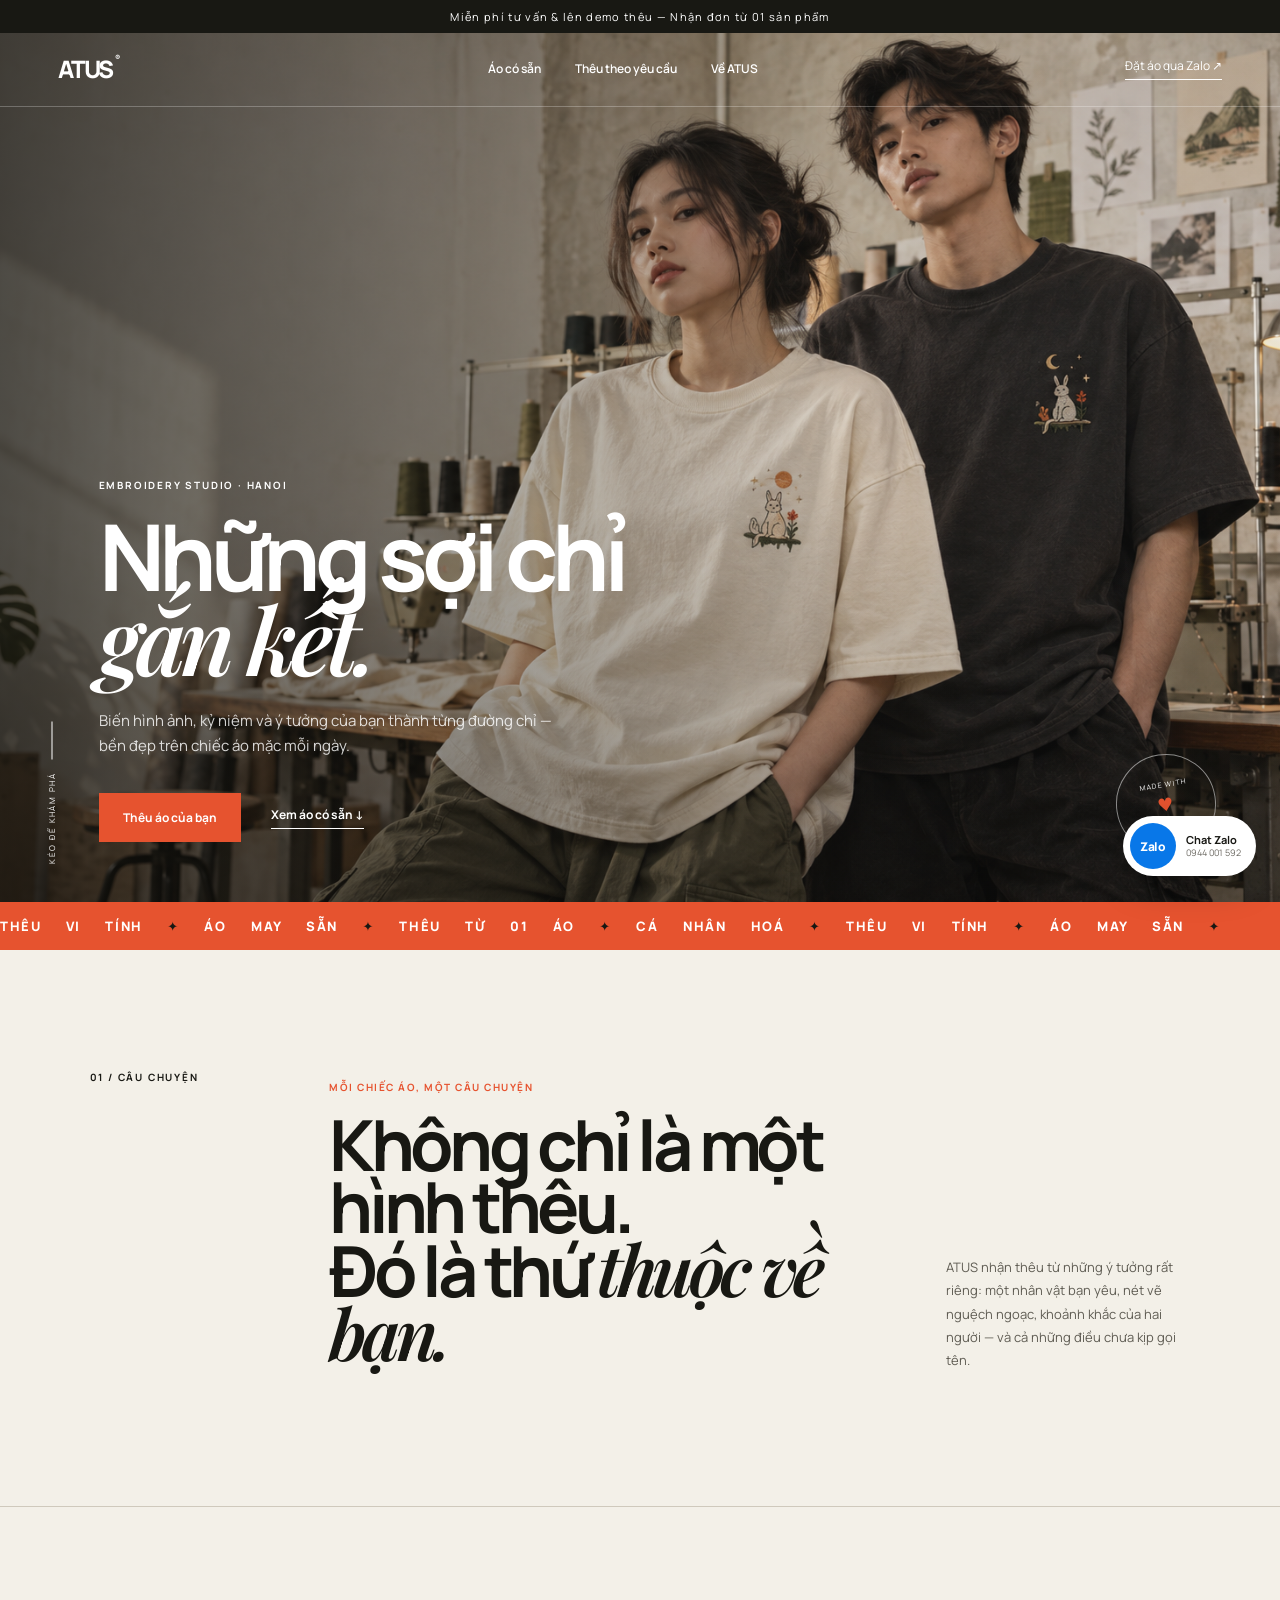
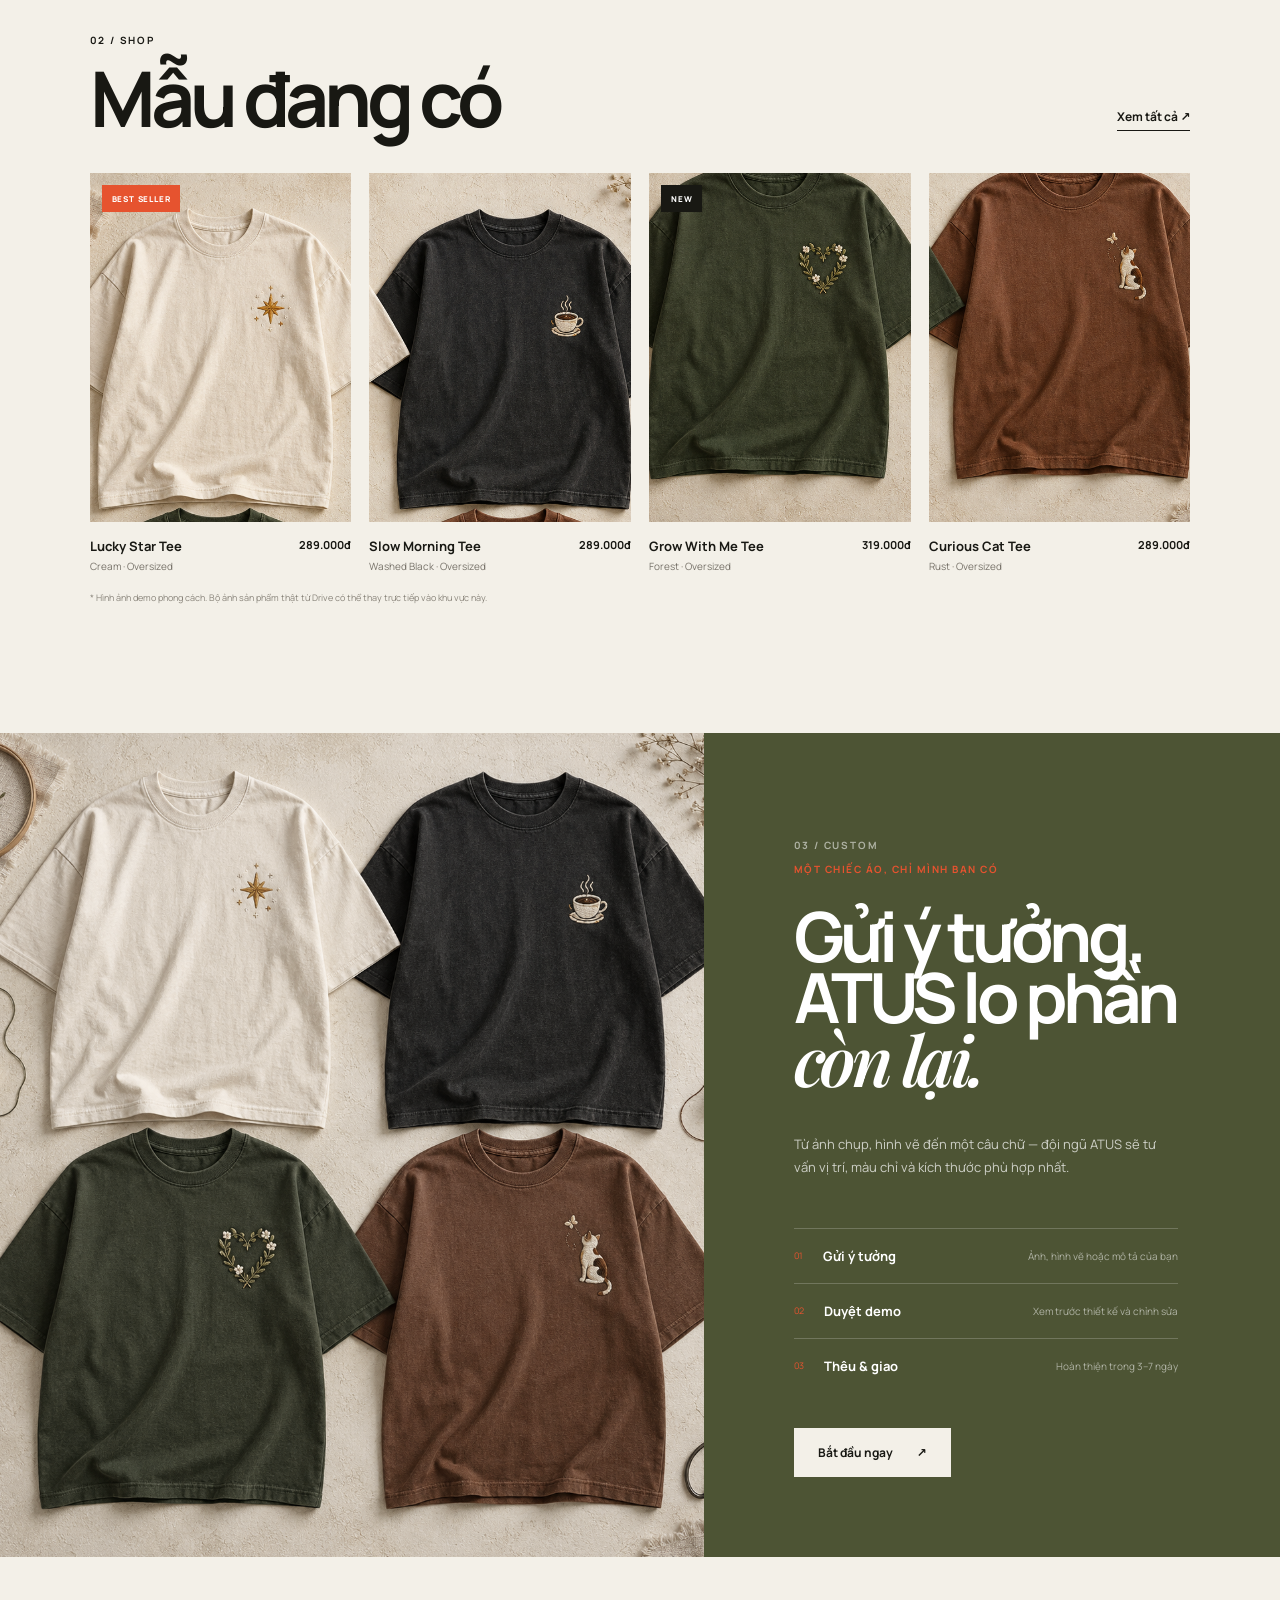
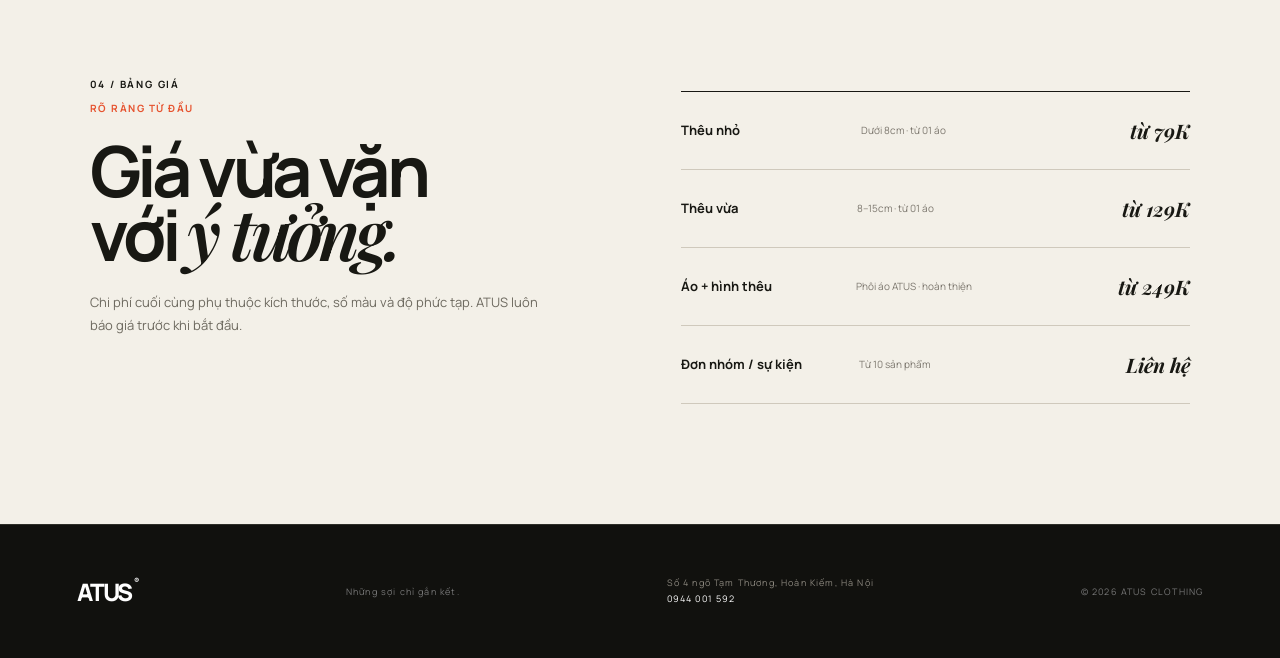
==== index.html @ 1873e296 "Initial ATUS Clothing website" ====
<!doctype html>
<html lang="vi">
<head>
  <meta charset="UTF-8" />
  <meta name="viewport" content="width=device-width, initial-scale=1.0" />
  <meta name="description" content="ATUS Clothing — thêu vi tính theo yêu cầu và áo thêu may sẵn." />
  <title>ATUS Clothing — Những sợi chỉ gắn kết</title>
  <link rel="preconnect" href="https://fonts.googleapis.com">
  <link rel="preconnect" href="https://fonts.gstatic.com" crossorigin>
  <link href="https://fonts.googleapis.com/css2?family=Manrope:wght@400;500;600;700;800&family=Playfair+Display:ital,wght@0,600;1,600&display=swap" rel="stylesheet">
  <link rel="stylesheet" href="styles.css" />
</head>
<body>
  <div class="announcement">Miễn phí tư vấn & lên demo thêu — Nhận đơn từ 01 sản phẩm</div>
  <header class="nav-wrap">
    <a class="logo" href="#top" aria-label="ATUS Clothing">ATUS<span>®</span></a>
    <nav class="desktop-nav" aria-label="Điều hướng chính">
      <a href="#shop">Áo có sẵn</a><a href="#custom">Thêu theo yêu cầu</a><a href="#about">Về ATUS</a>
    </nav>
    <a class="nav-cta" href="https://zalo.me/0944001592" target="_blank" rel="noopener">Đặt áo qua Zalo <span>↗</span></a>
    <button class="menu-btn" aria-label="Mở menu" aria-expanded="false"><i></i><i></i></button>
  </header>

  <main id="top">
    <section class="hero">
      <img src="assets/atus-hero.png" alt="Hai bạn trẻ mặc áo thêu ATUS trong xưởng" />
      <div class="hero-shade"></div>
      <div class="hero-copy reveal">
        <p class="eyebrow">EMBROIDERY STUDIO · HANOI</p>
        <h1>Những sợi chỉ<br><em>gắn kết.</em></h1>
        <p class="hero-desc">Biến hình ảnh, kỷ niệm và ý tưởng của bạn thành từng đường chỉ — bền đẹp trên chiếc áo mặc mỗi ngày.</p>
        <div class="hero-actions"><a class="btn primary" href="https://zalo.me/0944001592" target="_blank" rel="noopener">Thêu áo của bạn</a><a class="text-link" href="#shop">Xem áo có sẵn <span>↓</span></a></div>
      </div>
      <div class="hero-stamp"><span>MADE WITH</span><b>♥</b><span>IN VIETNAM</span></div>
      <div class="scroll-note">KÉO ĐỂ KHÁM PHÁ <i></i></div>
    </section>

    <section class="marquee" aria-label="Dịch vụ nổi bật"><div>THÊU VI TÍNH <b>✦</b> ÁO MAY SẴN <b>✦</b> THÊU TỪ 01 ÁO <b>✦</b> CÁ NHÂN HOÁ <b>✦</b> THÊU VI TÍNH <b>✦</b> ÁO MAY SẴN <b>✦</b></div></section>

    <section class="intro section-pad" id="about">
      <div class="section-index">01 / CÂU CHUYỆN</div>
      <div class="intro-copy reveal">
        <p class="kicker">Mỗi chiếc áo, một câu chuyện</p>
        <h2>Không chỉ là một hình thêu.<br>Đó là thứ <em>thuộc về bạn.</em></h2>
      </div>
      <p class="intro-note reveal">ATUS nhận thêu từ những ý tưởng rất riêng: một nhân vật bạn yêu, nét vẽ nguệch ngoạc, khoảnh khắc của hai người — và cả những điều chưa kịp gọi tên.</p>
    </section>

    <section class="collection section-pad" id="shop">
      <div class="section-head"><div><span class="section-index">02 / SHOP</span><h2>Mẫu đang có</h2></div><a href="https://zalo.me/0944001592" target="_blank" rel="noopener" class="text-link">Xem tất cả <span>↗</span></a></div>
      <div class="product-grid">
        <article class="product-card reveal"><div class="product-img crop p1"><img src="assets/atus-collection.png" alt="Áo kem thêu ngôi sao"/><span class="pill">BEST SELLER</span></div><div class="product-info"><div><h3>Lucky Star Tee</h3><p>Cream · Oversized</p></div><b>289.000đ</b></div></article>
        <article class="product-card reveal"><div class="product-img crop p2"><img src="assets/atus-collection.png" alt="Áo đen thêu tách cà phê"/></div><div class="product-info"><div><h3>Slow Morning Tee</h3><p>Washed Black · Oversized</p></div><b>289.000đ</b></div></article>
        <article class="product-card reveal"><div class="product-img crop p3"><img src="assets/atus-collection.png" alt="Áo xanh thêu hoa"/><span class="pill dark">NEW</span></div><div class="product-info"><div><h3>Grow With Me Tee</h3><p>Forest · Oversized</p></div><b>319.000đ</b></div></article>
        <article class="product-card reveal"><div class="product-img crop p4"><img src="assets/atus-collection.png" alt="Áo nâu thêu mèo"/></div><div class="product-info"><div><h3>Curious Cat Tee</h3><p>Rust · Oversized</p></div><b>289.000đ</b></div></article>
      </div>
      <p class="demo-caption">* Hình ảnh demo phong cách. Bộ ảnh sản phẩm thật từ Drive có thể thay trực tiếp vào khu vực này.</p>
    </section>

    <section class="custom" id="custom">
      <div class="custom-visual"><img src="assets/atus-collection.png" alt="Các mẫu áo thêu của ATUS"><div class="thread-line"></div></div>
      <div class="custom-copy reveal"><span class="section-index light">03 / CUSTOM</span><p class="kicker">Một chiếc áo, chỉ mình bạn có</p><h2>Gửi ý tưởng.<br>ATUS lo phần <em>còn lại.</em></h2><p>Từ ảnh chụp, hình vẽ đến một câu chữ — đội ngũ ATUS sẽ tư vấn vị trí, màu chỉ và kích thước phù hợp nhất.</p>
        <ol><li><span>01</span><div><b>Gửi ý tưởng</b><small>Ảnh, hình vẽ hoặc mô tả của bạn</small></div></li><li><span>02</span><div><b>Duyệt demo</b><small>Xem trước thiết kế và chỉnh sửa</small></div></li><li><span>03</span><div><b>Thêu & giao</b><small>Hoàn thiện trong 3–7 ngày</small></div></li></ol>
        <a class="btn light-btn" href="https://zalo.me/0944001592" target="_blank" rel="noopener">Bắt đầu ngay <span>↗</span></a>
      </div>
    </section>

    <section class="pricing section-pad">
      <div class="section-index">04 / BẢNG GIÁ</div>
      <div class="pricing-grid"><div class="pricing-title reveal"><p class="kicker">Rõ ràng từ đầu</p><h2>Giá vừa vặn<br>với <em>ý tưởng.</em></h2><p>Chi phí cuối cùng phụ thuộc kích thước, số màu và độ phức tạp. ATUS luôn báo giá trước khi bắt đầu.</p></div>
        <div class="price-list reveal"><div><span>Thêu nhỏ</span><small>Dưới 8cm · từ 01 áo</small><b>từ 79K</b></div><div><span>Thêu vừa</span><small>8–15cm · từ 01 áo</small><b>từ 129K</b></div><div><span>Áo + hình thêu</span><small>Phôi áo ATUS · hoàn thiện</small><b>từ 249K</b></div><div><span>Đơn nhóm / sự kiện</span><small>Từ 10 sản phẩm</small><b>Liên hệ</b></div></div>
      </div>
    </section>

  </main>

  <a class="zalo-float" href="https://zalo.me/0944001592" target="_blank" rel="noopener" aria-label="Chat với ATUS qua Zalo">
    <span class="zalo-icon">Zalo</span><span class="zalo-label"><b>Chat Zalo</b><small>0944 001 592</small></span>
  </a>

  <footer><a class="logo inverse" href="#top">ATUS<span>®</span></a><p>Những sợi chỉ gắn kết.</p><address>Số 4 ngõ Tạm Thương, Hoàn Kiếm, Hà Nội<br><a href="tel:0944001592">0944 001 592</a></address><p>© 2026 ATUS CLOTHING</p></footer>
  <script src="script.js"></script>
</body>
</html>
---- styles.css ----
:root{--ink:#181813;--paper:#f3f0e8;--orange:#e6532f;--olive:#4d5434;--line:#cfc9bc}*{box-sizing:border-box}html{scroll-behavior:smooth}body{margin:0;background:var(--paper);color:var(--ink);font-family:Manrope,system-ui,sans-serif}a{color:inherit;text-decoration:none}img{display:block;width:100%}.announcement{background:var(--ink);color:#fff;text-align:center;font-size:11px;letter-spacing:.12em;padding:9px}.nav-wrap{height:76px;display:flex;align-items:center;justify-content:space-between;padding:0 4.5vw;border-bottom:1px solid rgba(255,255,255,.25);position:absolute;top:31px;width:100%;z-index:5;color:#fff}.logo{font-weight:800;font-size:24px;letter-spacing:-.08em}.logo span{font-size:8px;vertical-align:top;margin-left:3px;letter-spacing:0}.desktop-nav{display:flex;gap:34px;font-size:12px;font-weight:600}.desktop-nav a{transition:.2s}.desktop-nav a:hover{opacity:.55}.nav-cta{font-size:12px;border-bottom:1px solid;padding-bottom:5px}.menu-btn{display:none;background:none;border:0}.hero{height:calc(100vh - 31px);min-height:680px;position:relative;overflow:hidden;color:white}.hero>img{height:100%;object-fit:cover}.hero-shade{position:absolute;inset:0;background:linear-gradient(90deg,rgba(15,14,10,.72),rgba(15,14,10,.06) 67%),linear-gradient(0deg,rgba(0,0,0,.2),transparent 45%)}.hero-copy{position:absolute;left:7.7vw;top:50%;transform:translateY(-43%);max-width:630px}.eyebrow,.section-index{font-size:10px;letter-spacing:.18em;font-weight:700}.hero h1,.intro h2,.section-head h2,.custom h2,.pricing h2,.contact h2{font-size:clamp(58px,7.2vw,110px);line-height:.88;letter-spacing:-.065em;margin:24px 0 26px}.hero h1 em,.intro h2 em,.custom h2 em,.pricing h2 em,.contact h2 em{font-family:Playfair Display,serif;font-weight:600}.hero-desc{max-width:480px;font-size:15px;line-height:1.7;color:rgba(255,255,255,.82)}.hero-actions{display:flex;align-items:center;gap:30px;margin-top:34px}.btn{display:inline-flex;justify-content:center;align-items:center;gap:24px;background:var(--orange);color:white;padding:16px 24px;font-size:12px;font-weight:700;border:0;cursor:pointer}.text-link{font-size:12px;font-weight:700;border-bottom:1px solid;padding-bottom:5px}.hero-stamp{position:absolute;right:5vw;bottom:48px;width:100px;height:100px;border:1px solid rgba(255,255,255,.5);border-radius:50%;display:flex;flex-direction:column;align-items:center;justify-content:center;gap:3px;font-size:7px;letter-spacing:.16em;transform:rotate(-9deg)}.hero-stamp b{font-size:18px;color:var(--orange)}.scroll-note{position:absolute;left:4vw;bottom:33px;font-size:8px;letter-spacing:.18em;transform:rotate(-90deg);transform-origin:left center}.scroll-note i{display:inline-block;width:38px;border-top:1px solid;margin:0 0 2px 10px}.marquee{overflow:hidden;background:var(--orange);color:white;padding:15px 0;white-space:nowrap}.marquee div{font-weight:800;font-size:13px;letter-spacing:.12em;word-spacing:20px;animation:marquee 22s linear infinite;width:max-content}.marquee b{color:var(--ink)}@keyframes marquee{to{transform:translateX(-50%)}}.section-pad{padding:120px 7vw}.intro{display:grid;grid-template-columns:1fr 3fr 1.3fr;gap:4vw;border-bottom:1px solid var(--line)}.kicker{text-transform:uppercase;font-size:10px;font-weight:700;letter-spacing:.15em;color:var(--orange)}.intro h2{font-size:clamp(46px,5.5vw,82px);margin:20px 0}.intro-note{align-self:end;font-size:13px;line-height:1.8;color:#5f5c53}.section-head{display:flex;justify-content:space-between;align-items:end;margin-bottom:42px}.section-head h2{font-size:clamp(48px,6vw,80px);margin:15px 0 0}.product-grid{display:grid;grid-template-columns:repeat(4,1fr);gap:18px}.product-img{aspect-ratio:3/4;background:#e4ded0;overflow:hidden;position:relative}.product-img img{width:200%;height:200%;max-width:none;object-fit:cover}.p1 img{transform:translate(0,0)}.p2 img{transform:translate(-50%,0)}.p3 img{transform:translate(0,-50%)}.p4 img{transform:translate(-50%,-50%)}.pill{position:absolute;top:12px;left:12px;background:var(--orange);color:#fff;font-size:8px;font-weight:800;letter-spacing:.1em;padding:8px 10px}.pill.dark{background:var(--ink)}.product-info{display:flex;justify-content:space-between;gap:10px;padding-top:15px}.product-info h3{font-size:13px;margin:0 0 4px}.product-info p{font-size:10px;margin:0;color:#777269}.product-info b{font-size:11px;white-space:nowrap}.demo-caption{font-size:9px;color:#89847a;margin-top:18px}.custom{display:grid;grid-template-columns:1.1fr .9fr;background:var(--olive);color:#fff}.custom-visual{min-height:780px;position:relative;overflow:hidden}.custom-visual img{height:100%;object-fit:cover;filter:saturate(.7);transform:scale(1.01)}.custom-copy{padding:105px 8vw 80px 7vw;display:flex;flex-direction:column;justify-content:center}.section-index.light{color:rgba(255,255,255,.55)}.custom h2{font-size:clamp(45px,5.4vw,78px);margin:20px 0 28px}.custom-copy>p:not(.kicker){font-size:13px;line-height:1.8;color:rgba(255,255,255,.72);max-width:490px}.custom ol{list-style:none;padding:0;margin:35px 0}.custom li{display:flex;align-items:center;gap:20px;border-top:1px solid rgba(255,255,255,.2);padding:18px 0}.custom li>span{font-size:9px;color:var(--orange)}.custom li div{display:flex;justify-content:space-between;align-items:center;width:100%}.custom li b{font-size:13px}.custom li small{font-size:10px;color:rgba(255,255,255,.55)}.light-btn{background:var(--paper);color:var(--ink);align-self:flex-start}.pricing-grid{display:grid;grid-template-columns:1fr 1.1fr;gap:10vw}.pricing-title h2{font-size:clamp(48px,5.5vw,78px);margin:25px 0}.pricing-title>p:last-child{font-size:13px;line-height:1.8;color:#6d695f;max-width:470px}.price-list{border-top:1px solid var(--ink)}.price-list>div{display:grid;grid-template-columns:1fr 1.5fr auto;align-items:center;padding:25px 0;border-bottom:1px solid var(--line)}.price-list span{font-size:13px;font-weight:700}.price-list small{font-size:10px;color:#7c776e}.price-list b{font-family:Playfair Display,serif;font-size:20px;font-style:italic}.contact{background:var(--ink);color:#fff;padding:120px 8vw;display:grid;grid-template-columns:1fr 1fr;gap:10vw}.contact h2{font-size:clamp(52px,6vw,86px);margin:28px 0}.contact-copy>p{font-size:13px;line-height:1.8;color:#aaa69c;max-width:450px}.socials{display:flex;gap:24px;margin-top:42px;font-size:10px}.order-form{align-self:center;background:#262620;padding:38px;display:grid;grid-template-columns:1fr 1fr;gap:25px 18px}.order-form label{font-size:9px;letter-spacing:.08em;color:#aaa69c}.order-form label:last-of-type{grid-column:1/-1}.order-form input,.order-form select,.order-form textarea{display:block;width:100%;background:transparent;color:#fff;border:0;border-bottom:1px solid #55534d;border-radius:0;padding:12px 0;font:12px Manrope;outline:none}.order-form select option{color:#111}.order-form textarea{resize:vertical}.submit{grid-column:1/-1;margin-top:8px}.form-status{grid-column:1/-1;margin:0;font-size:11px;color:#cfc9bc;text-align:center}footer{background:#11110e;color:#fff;padding:50px 6vw;display:flex;align-items:center;justify-content:space-between;border-top:1px solid #2e2e28}footer p{font-size:9px;letter-spacing:.13em;color:#777}.reveal{opacity:0;transform:translateY(25px);transition:opacity .7s,transform .7s}.reveal.visible{opacity:1;transform:none}
@media(max-width:900px){.desktop-nav{display:none}.menu-btn{display:block}.menu-btn i{display:block;width:22px;border-top:1px solid white;margin:6px}.hero>img{object-position:61% center}.hero-copy{left:7vw;top:55%;max-width:530px}.hero h1{font-size:65px}.intro{grid-template-columns:1fr}.intro-note{max-width:520px}.product-grid{grid-template-columns:repeat(2,1fr)}.custom{grid-template-columns:1fr}.custom-visual{min-height:570px}.pricing-grid,.contact{grid-template-columns:1fr;gap:60px}}@media(max-width:560px){.announcement{font-size:8px}.nav-wrap{height:62px;padding:0 20px}.hero{min-height:690px}.hero>img{object-position:66% center}.hero-shade{background:linear-gradient(0deg,rgba(12,11,9,.85),rgba(12,11,9,.05) 75%)}.hero-copy{left:22px;right:22px;top:auto;bottom:72px;transform:none}.hero h1{font-size:52px;margin:15px 0}.hero-desc{font-size:12px}.hero-stamp,.scroll-note{display:none}.section-pad{padding:80px 22px}.intro h2{font-size:43px}.product-grid{grid-template-columns:1fr 1fr;gap:9px}.product-info{display:block}.product-info>b{display:block;margin-top:7px}.product-img{aspect-ratio:3/4}.custom-visual{min-height:430px}.custom-copy{padding:70px 22px}.custom h2{font-size:44px}.custom li div{display:block}.custom li small{display:block;margin-top:5px}.pricing-grid{gap:40px}.price-list>div{grid-template-columns:1fr auto}.price-list small{grid-row:2}.price-list b{grid-column:2;grid-row:1/3}.contact{padding:80px 22px}.contact h2{font-size:45px}.order-form{padding:25px 20px;grid-template-columns:1fr}.order-form label,.order-form label:last-of-type,.submit,.form-status{grid-column:1}.socials{gap:14px}footer{align-items:flex-start;gap:15px;flex-direction:column}.hero-actions{gap:18px}.btn{padding:15px 18px}}

/* Floating Zalo contact */
footer{gap:28px}footer address{font-style:normal;font-size:9px;line-height:1.8;letter-spacing:.13em;color:#8c887f}footer address a{color:#fff}.zalo-float{position:fixed;right:24px;bottom:24px;z-index:50;display:flex;align-items:center;gap:10px;background:#fff;color:#171713;border-radius:999px;padding:7px 15px 7px 7px;box-shadow:0 10px 35px rgba(0,0,0,.25);transition:transform .2s,box-shadow .2s}.zalo-float:hover{transform:translateY(-3px);box-shadow:0 14px 40px rgba(0,0,0,.32)}.zalo-icon{width:46px;height:46px;border-radius:50%;display:grid;place-items:center;background:#0877e8;color:#fff;font-size:12px;font-weight:800;letter-spacing:-.04em}.zalo-label{display:flex;flex-direction:column;line-height:1.3}.zalo-label b{font-size:11px}.zalo-label small{font-size:9px;color:#6b6861}@media(max-width:560px){.hero h1{font-size:47px}.zalo-float{right:14px;bottom:14px;padding:6px}.zalo-icon{width:43px;height:43px}.zalo-label{display:none}footer{padding-bottom:105px}}
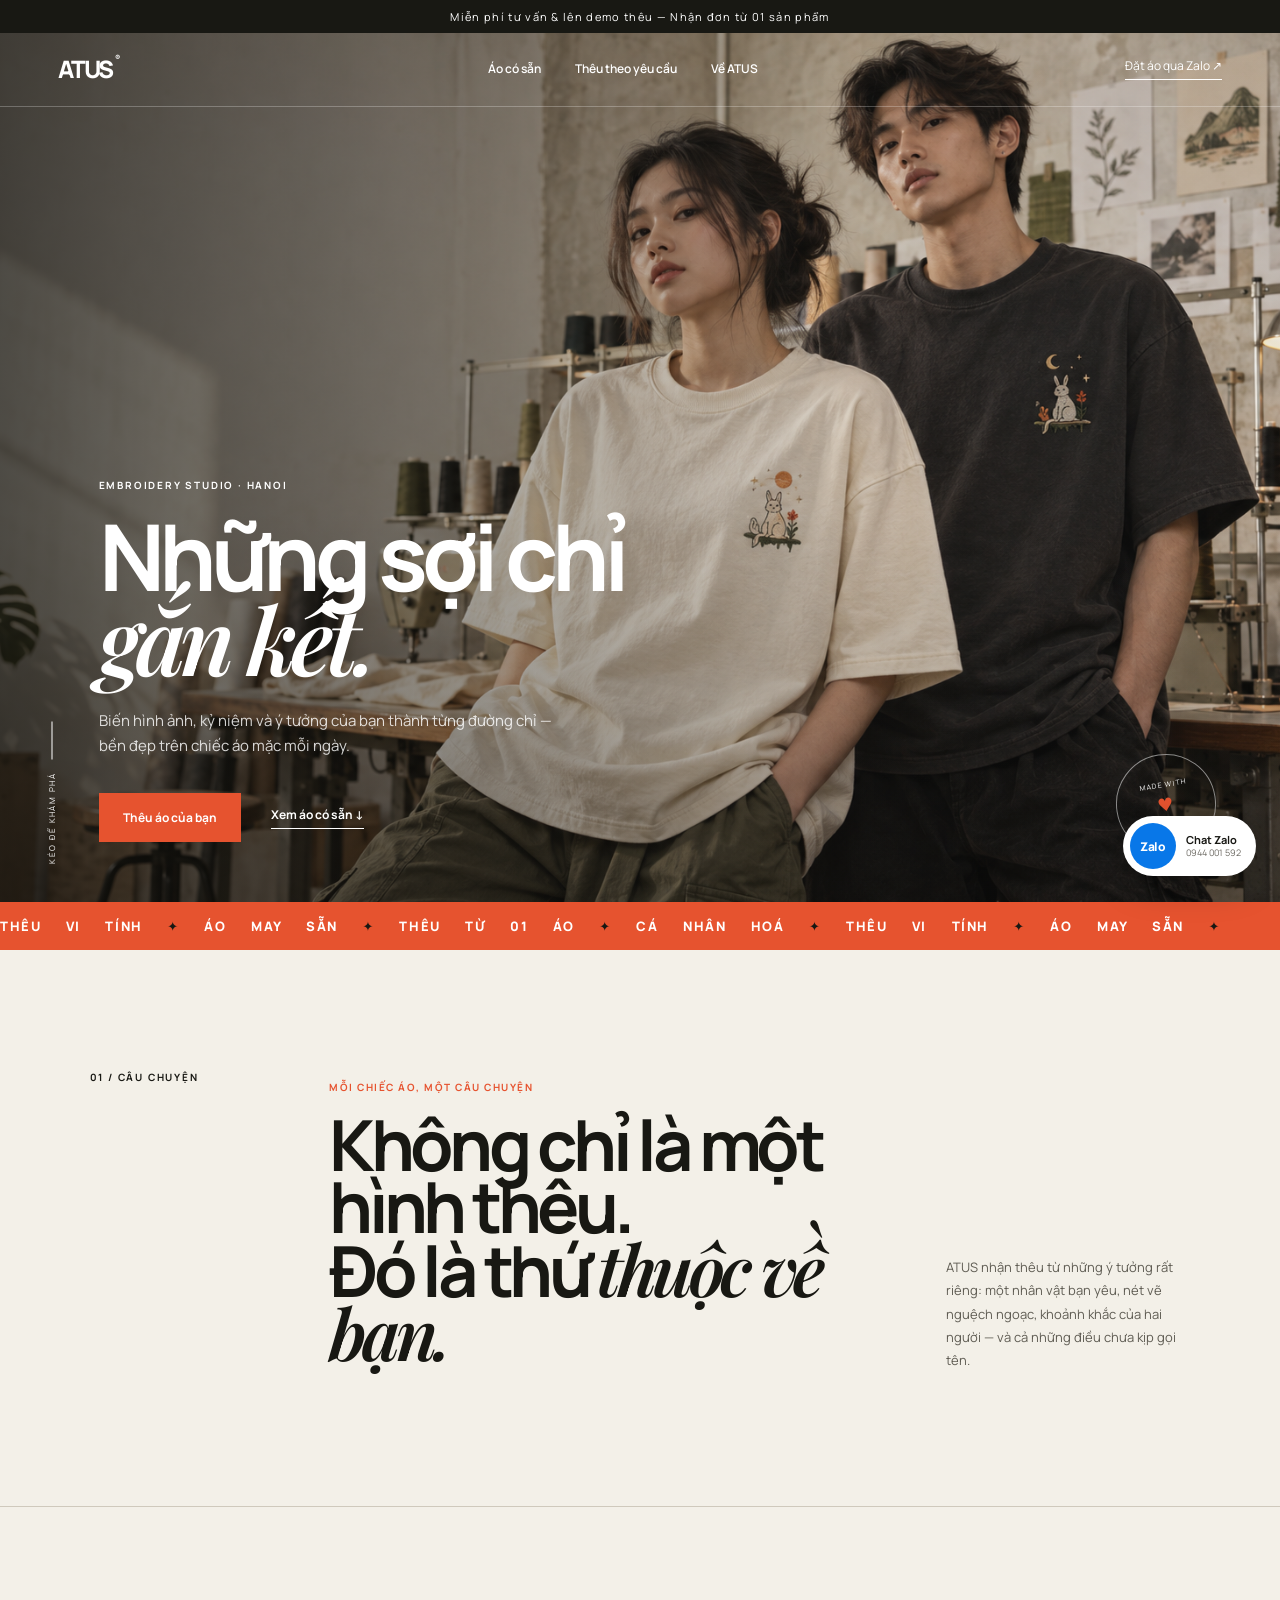
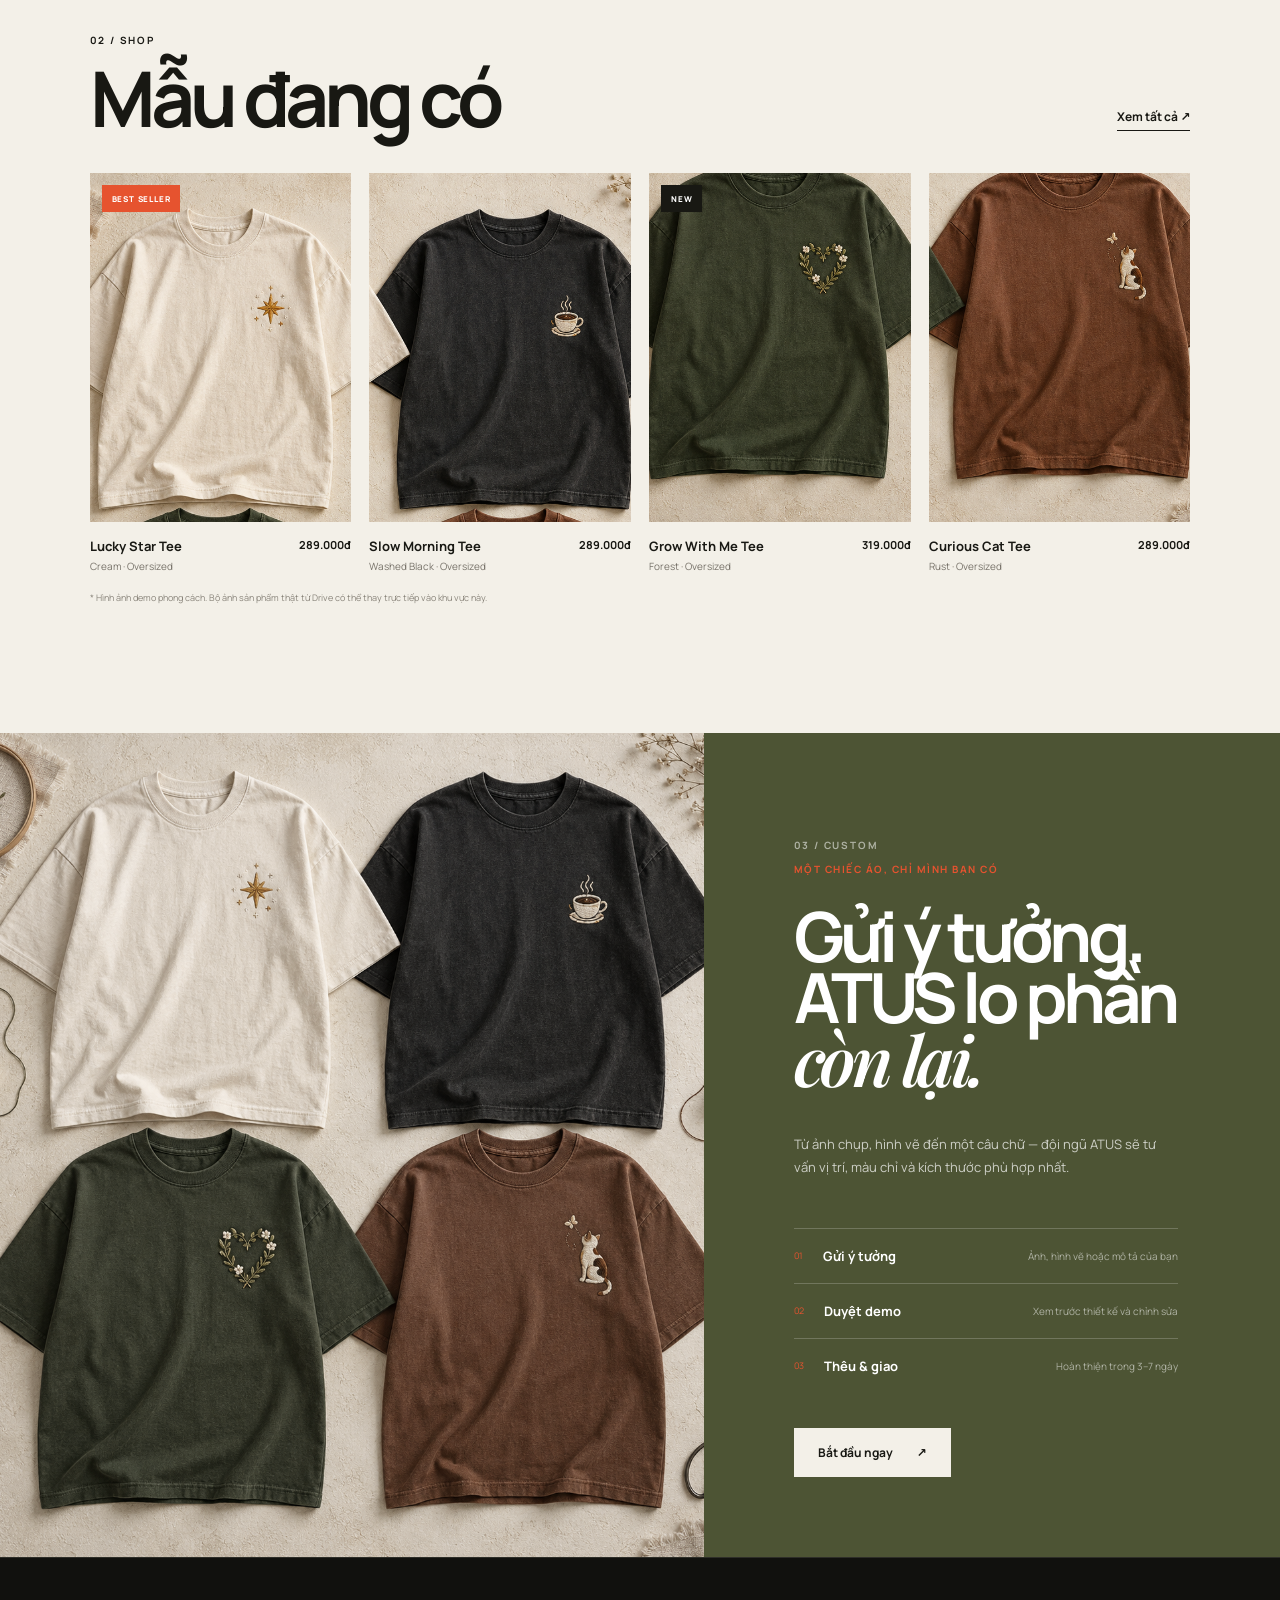
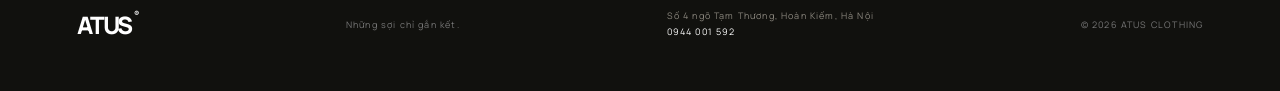
==== commit 1a3146c0: "Remove public pricing section" ====
--- a/index.html
+++ b/index.html
@@ -65,13 +65,6 @@
       </div>
     </section>
 
-    <section class="pricing section-pad">
-      <div class="section-index">04 / BẢNG GIÁ</div>
-      <div class="pricing-grid"><div class="pricing-title reveal"><p class="kicker">Rõ ràng từ đầu</p><h2>Giá vừa vặn<br>với <em>ý tưởng.</em></h2><p>Chi phí cuối cùng phụ thuộc kích thước, số màu và độ phức tạp. ATUS luôn báo giá trước khi bắt đầu.</p></div>
-        <div class="price-list reveal"><div><span>Thêu nhỏ</span><small>Dưới 8cm · từ 01 áo</small><b>từ 79K</b></div><div><span>Thêu vừa</span><small>8–15cm · từ 01 áo</small><b>từ 129K</b></div><div><span>Áo + hình thêu</span><small>Phôi áo ATUS · hoàn thiện</small><b>từ 249K</b></div><div><span>Đơn nhóm / sự kiện</span><small>Từ 10 sản phẩm</small><b>Liên hệ</b></div></div>
-      </div>
-    </section>
-
   </main>
 
   <a class="zalo-float" href="https://zalo.me/0944001592" target="_blank" rel="noopener" aria-label="Chat với ATUS qua Zalo">
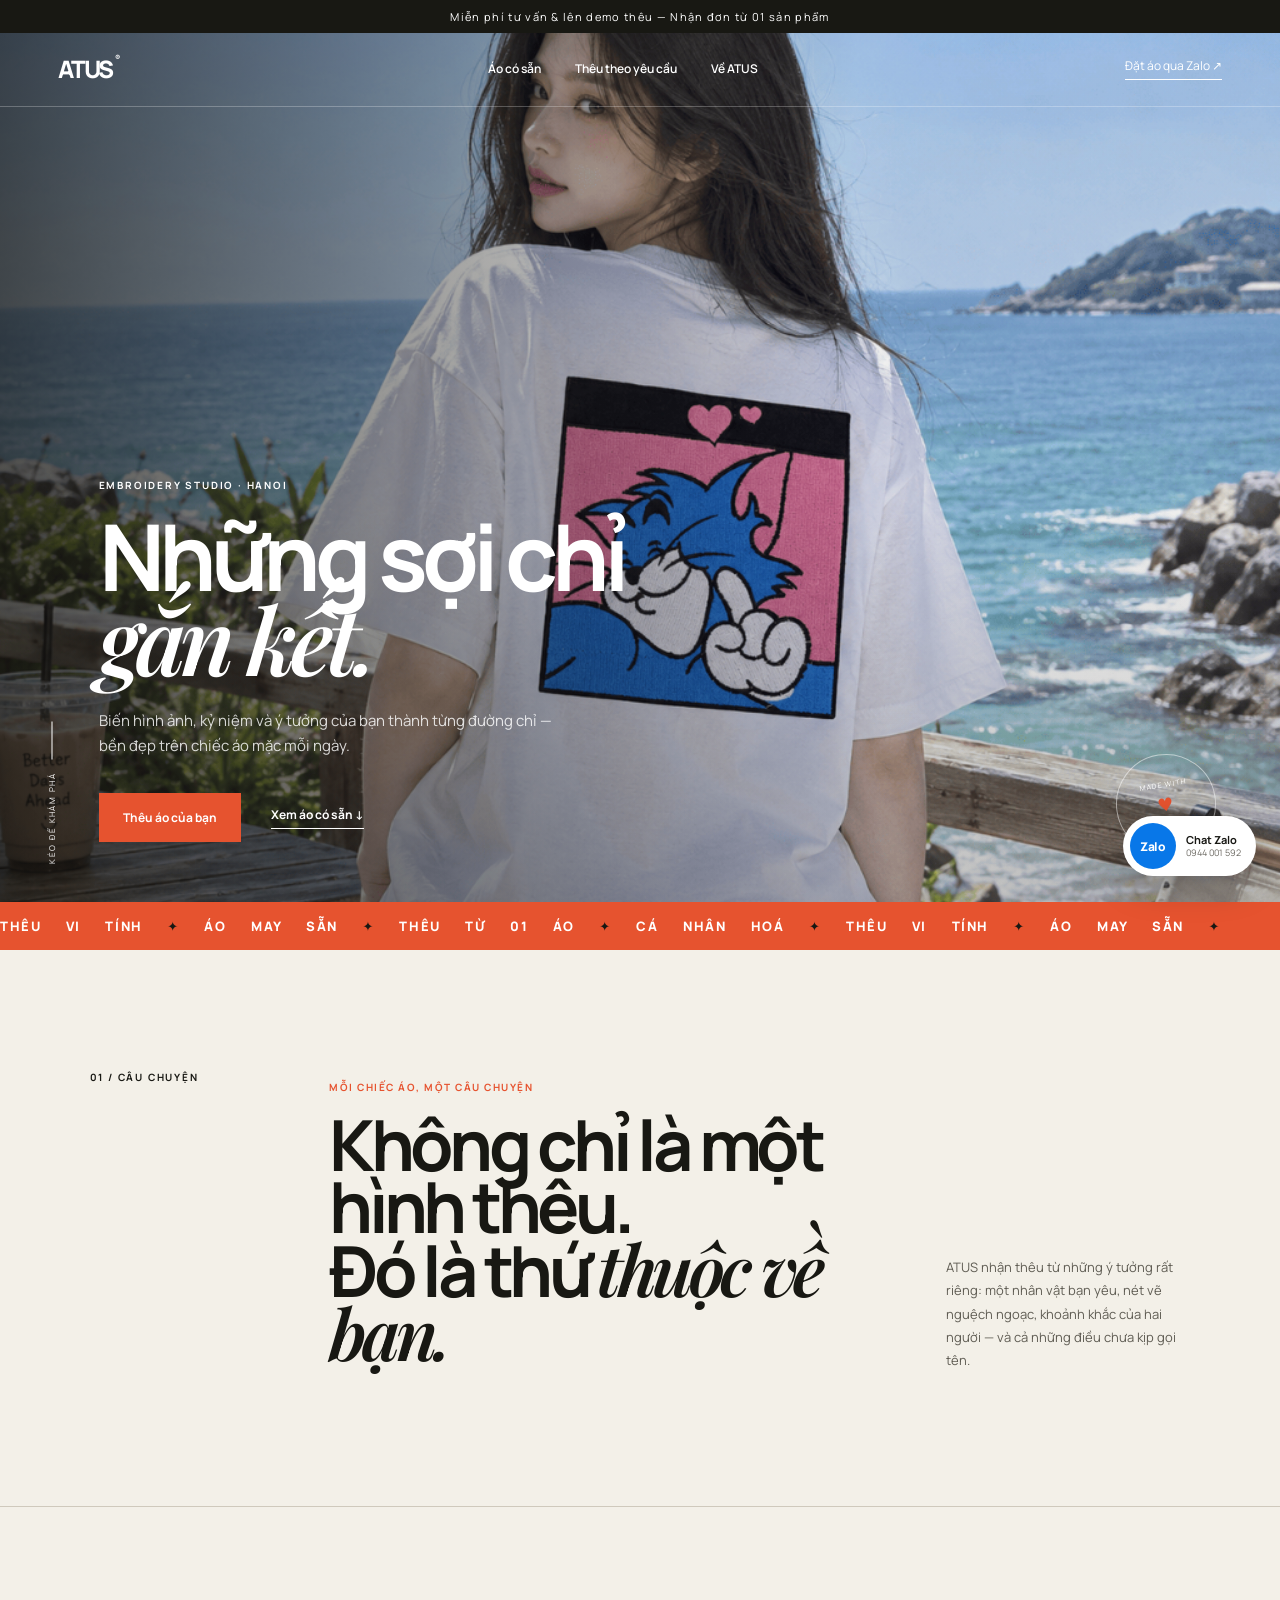
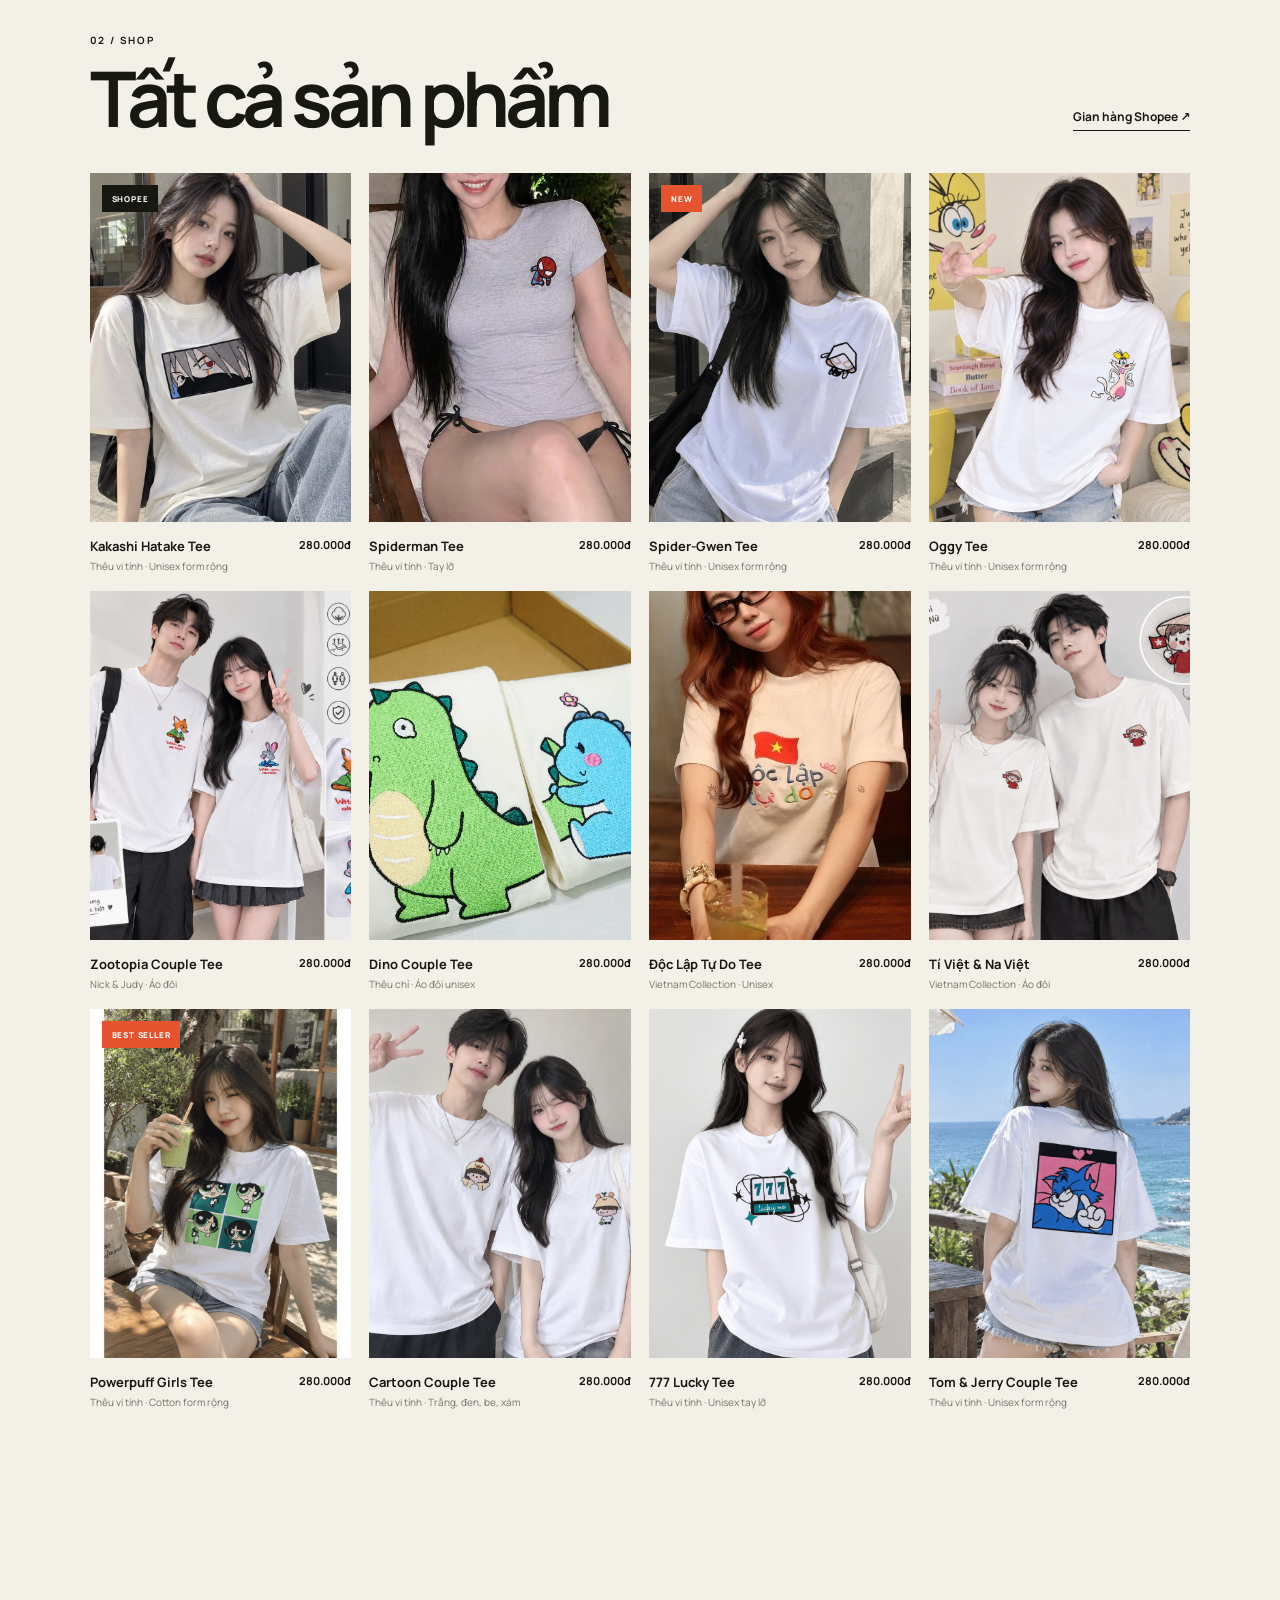
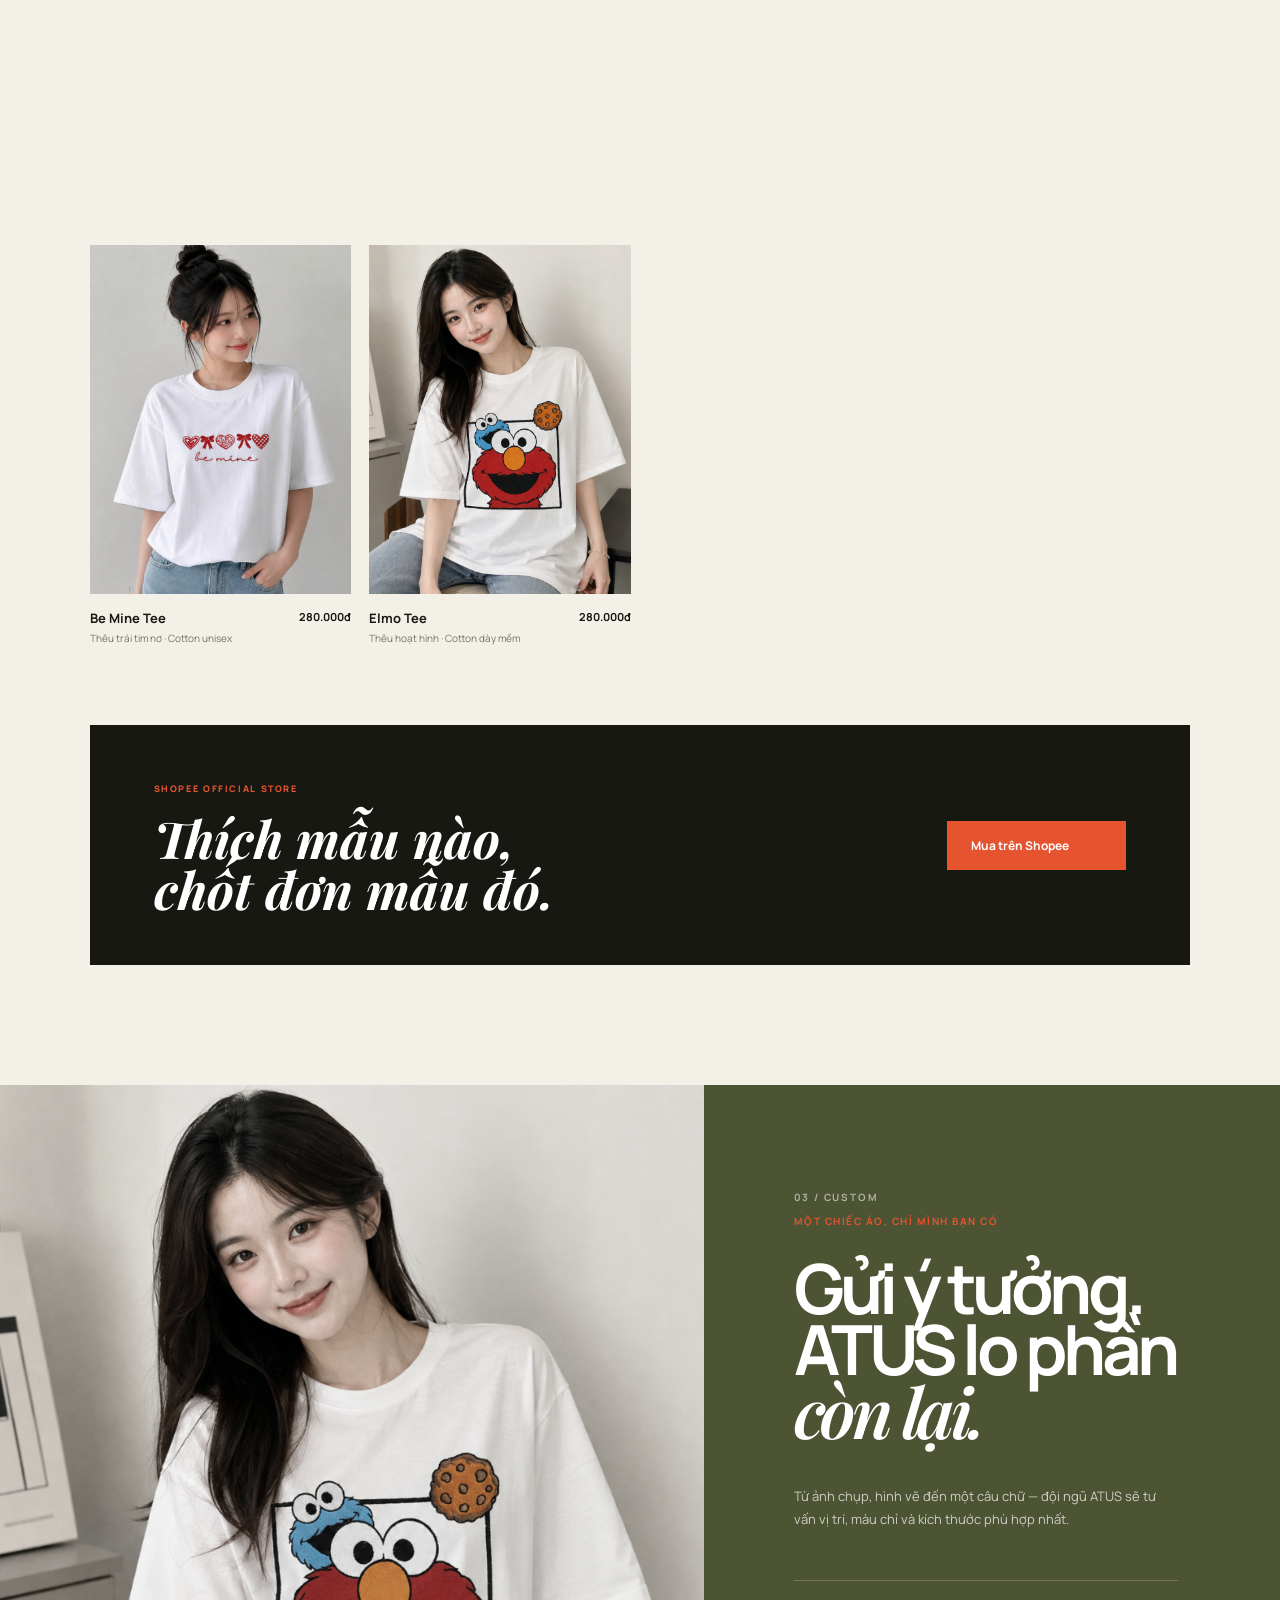
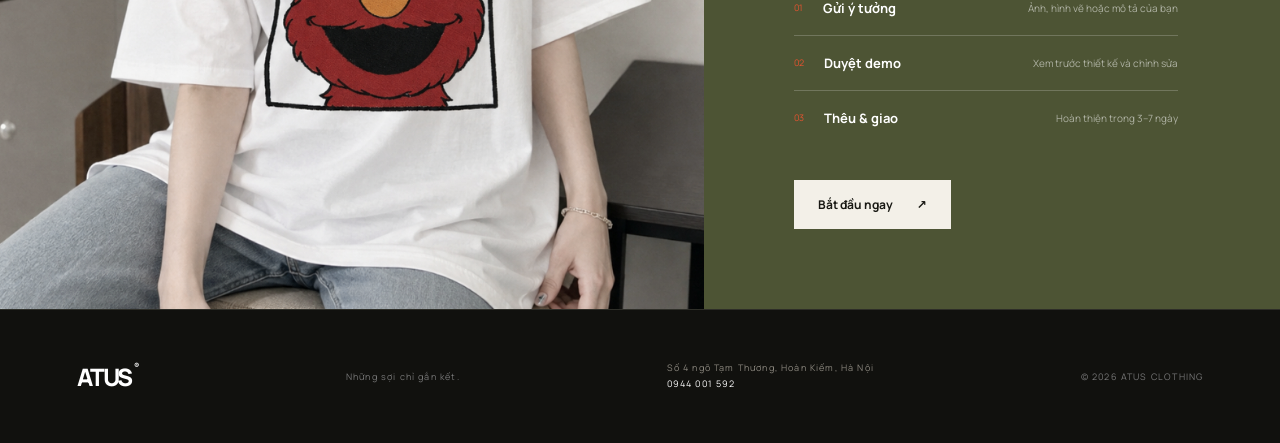
==== commit db27b706: "Replace demo catalog with Shopee products" ====
--- a/index.html
+++ b/index.html
@@ -23,7 +23,7 @@
 
   <main id="top">
     <section class="hero">
-      <img src="assets/atus-hero.png" alt="Hai bạn trẻ mặc áo thêu ATUS trong xưởng" />
+      <img src="assets/products/12-tom-jerry.jpg" alt="Áo thêu Tom và Jerry của ATUS Clothing" />
       <div class="hero-shade"></div>
       <div class="hero-copy reveal">
         <p class="eyebrow">EMBROIDERY STUDIO · HANOI</p>
@@ -47,18 +47,32 @@
     </section>
 
     <section class="collection section-pad" id="shop">
-      <div class="section-head"><div><span class="section-index">02 / SHOP</span><h2>Mẫu đang có</h2></div><a href="https://zalo.me/0944001592" target="_blank" rel="noopener" class="text-link">Xem tất cả <span>↗</span></a></div>
+      <div class="section-head"><div><span class="section-index">02 / SHOP</span><h2>Tất cả sản phẩm</h2></div><a href="https://shopee.vn/atus.clothing#product_list" target="_blank" rel="noopener" class="text-link">Gian hàng Shopee <span>↗</span></a></div>
       <div class="product-grid">
-        <article class="product-card reveal"><div class="product-img crop p1"><img src="assets/atus-collection.png" alt="Áo kem thêu ngôi sao"/><span class="pill">BEST SELLER</span></div><div class="product-info"><div><h3>Lucky Star Tee</h3><p>Cream · Oversized</p></div><b>289.000đ</b></div></article>
-        <article class="product-card reveal"><div class="product-img crop p2"><img src="assets/atus-collection.png" alt="Áo đen thêu tách cà phê"/></div><div class="product-info"><div><h3>Slow Morning Tee</h3><p>Washed Black · Oversized</p></div><b>289.000đ</b></div></article>
-        <article class="product-card reveal"><div class="product-img crop p3"><img src="assets/atus-collection.png" alt="Áo xanh thêu hoa"/><span class="pill dark">NEW</span></div><div class="product-info"><div><h3>Grow With Me Tee</h3><p>Forest · Oversized</p></div><b>319.000đ</b></div></article>
-        <article class="product-card reveal"><div class="product-img crop p4"><img src="assets/atus-collection.png" alt="Áo nâu thêu mèo"/></div><div class="product-info"><div><h3>Curious Cat Tee</h3><p>Rust · Oversized</p></div><b>289.000đ</b></div></article>
+        <a class="product-card reveal" href="https://shopee.vn/product/1912950911/47268290997" target="_blank" rel="noopener"><div class="product-img"><img src="assets/products/01-kakashi.jpg" alt="Áo thêu Kakashi Hatake"/><span class="pill dark">SHOPEE</span></div><div class="product-info"><div><h3>Kakashi Hatake Tee</h3><p>Thêu vi tính · Unisex form rộng</p></div><b>280.000đ</b></div></a>
+        <a class="product-card reveal" href="https://shopee.vn/product/1912950911/41384200211" target="_blank" rel="noopener"><div class="product-img"><img src="assets/products/02-spiderman.jpg" alt="Áo thêu Spiderman"/></div><div class="product-info"><div><h3>Spiderman Tee</h3><p>Thêu vi tính · Tay lỡ</p></div><b>280.000đ</b></div></a>
+        <a class="product-card reveal" href="https://shopee.vn/product/1912950911/55718158157" target="_blank" rel="noopener"><div class="product-img"><img src="assets/products/03-spider-gwen.jpg" alt="Áo thêu Spider-Gwen"/><span class="pill">NEW</span></div><div class="product-info"><div><h3>Spider-Gwen Tee</h3><p>Thêu vi tính · Unisex form rộng</p></div><b>280.000đ</b></div></a>
+        <a class="product-card reveal" href="https://shopee.vn/product/1912950911/52068216822" target="_blank" rel="noopener"><div class="product-img"><img src="assets/products/04-oggy.jpg" alt="Áo thêu mèo Oggy"/></div><div class="product-info"><div><h3>Oggy Tee</h3><p>Thêu vi tính · Unisex form rộng</p></div><b>280.000đ</b></div></a>
+        <a class="product-card reveal" href="https://shopee.vn/product/1912950911/24998486270" target="_blank" rel="noopener"><div class="product-img"><img src="assets/products/05-zootopia.jpg" alt="Áo đôi thêu Zootopia"/></div><div class="product-info"><div><h3>Zootopia Couple Tee</h3><p>Nick & Judy · Áo đôi</p></div><b>280.000đ</b></div></a>
+        <a class="product-card reveal" href="https://shopee.vn/product/1912950911/50866778653" target="_blank" rel="noopener"><div class="product-img"><img src="assets/products/06-dino-couple.jpg" alt="Áo đôi thêu khủng long"/></div><div class="product-info"><div><h3>Dino Couple Tee</h3><p>Thêu chỉ · Áo đôi unisex</p></div><b>280.000đ</b></div></a>
+        <a class="product-card reveal" href="https://shopee.vn/product/1912950911/54866753996" target="_blank" rel="noopener"><div class="product-img"><img src="assets/products/07-doc-lap-tu-do.jpg" alt="Áo thêu Độc Lập Tự Do"/></div><div class="product-info"><div><h3>Độc Lập Tự Do Tee</h3><p>Vietnam Collection · Unisex</p></div><b>280.000đ</b></div></a>
+        <a class="product-card reveal" href="https://shopee.vn/product/1912950911/57917657596" target="_blank" rel="noopener"><div class="product-img"><img src="assets/products/08-ti-viet-na-viet.jpg" alt="Áo đôi Tí Việt và Na Việt"/></div><div class="product-info"><div><h3>Tí Việt & Na Việt</h3><p>Vietnam Collection · Áo đôi</p></div><b>280.000đ</b></div></a>
+        <a class="product-card reveal" href="https://shopee.vn/product/1912950911/57767981828" target="_blank" rel="noopener"><div class="product-img"><img src="assets/products/09-powerpuff-girls.jpg" alt="Áo thêu The Powerpuff Girls"/><span class="pill">BEST SELLER</span></div><div class="product-info"><div><h3>Powerpuff Girls Tee</h3><p>Thêu vi tính · Cotton form rộng</p></div><b>280.000đ</b></div></a>
+        <a class="product-card reveal" href="https://shopee.vn/product/1912950911/57667519064" target="_blank" rel="noopener"><div class="product-img"><img src="assets/products/10-cartoon-couple.jpg" alt="Áo thêu nhân vật hoạt hình cặp đôi"/></div><div class="product-info"><div><h3>Cartoon Couple Tee</h3><p>Thêu vi tính · Trắng, đen, be, xám</p></div><b>280.000đ</b></div></a>
+        <a class="product-card reveal" href="https://shopee.vn/product/1912950911/57067811355" target="_blank" rel="noopener"><div class="product-img"><img src="assets/products/11-lucky-777.jpg" alt="Áo thêu 777 Lucky"/></div><div class="product-info"><div><h3>777 Lucky Tee</h3><p>Thêu vi tính · Unisex tay lỡ</p></div><b>280.000đ</b></div></a>
+        <a class="product-card reveal" href="https://shopee.vn/product/1912950911/47468136731" target="_blank" rel="noopener"><div class="product-img"><img src="assets/products/12-tom-jerry.jpg" alt="Áo đôi thêu Tom và Jerry"/></div><div class="product-info"><div><h3>Tom & Jerry Couple Tee</h3><p>Thêu vi tính · Unisex form rộng</p></div><b>280.000đ</b></div></a>
+        <a class="product-card reveal" href="https://shopee.vn/product/1912950911/40234493635" target="_blank" rel="noopener"><div class="product-img"><img src="assets/products/13-heart.jpg" alt="Áo thêu hình trái tim"/></div><div class="product-info"><div><h3>Heart Tee</h3><p>Thêu vi tính · Cotton form rộng</p></div><b>280.000đ</b></div></a>
+        <a class="product-card reveal" href="https://shopee.vn/product/1912950911/27245799373" target="_blank" rel="noopener"><div class="product-img"><img src="assets/products/14-heart-couple.jpg" alt="Áo đôi thêu trái tim"/></div><div class="product-info"><div><h3>Heart Couple Tee</h3><p>Thêu trái tim · Áo đôi oversize</p></div><b>280.000đ</b></div></a>
+        <a class="product-card reveal" href="https://shopee.vn/product/1912950911/45018295778" target="_blank" rel="noopener"><div class="product-img"><img src="assets/products/15-panda.jpg" alt="Áo thêu gấu trúc"/></div><div class="product-info"><div><h3>Panda Tee</h3><p>Thêu vi tính · Unisex nam nữ</p></div><b>280.000đ</b></div></a>
+        <a class="product-card reveal" href="https://shopee.vn/product/1912950911/43534435050" target="_blank" rel="noopener"><div class="product-img"><img src="assets/products/16-espresso-yourself.jpg" alt="Áo mèo Espresso Yourself"/></div><div class="product-info"><div><h3>Espresso Yourself Tee</h3><p>Unisex · Tay ngắn form rộng</p></div><b>280.000đ</b></div></a>
+        <a class="product-card reveal" href="https://shopee.vn/product/1912950911/50267411094" target="_blank" rel="noopener"><div class="product-img"><img src="assets/products/17-be-mine.jpg" alt="Áo thêu trái tim nơ Be Mine"/></div><div class="product-info"><div><h3>Be Mine Tee</h3><p>Thêu trái tim nơ · Cotton unisex</p></div><b>280.000đ</b></div></a>
+        <a class="product-card reveal" href="https://shopee.vn/product/1912950911/46817408289" target="_blank" rel="noopener"><div class="product-img"><img src="assets/products/18-elmo.jpg" alt="Áo thêu hoạt hình Elmo"/></div><div class="product-info"><div><h3>Elmo Tee</h3><p>Thêu hoạt hình · Cotton dày mềm</p></div><b>280.000đ</b></div></a>
       </div>
-      <p class="demo-caption">* Hình ảnh demo phong cách. Bộ ảnh sản phẩm thật từ Drive có thể thay trực tiếp vào khu vực này.</p>
+      <div class="shop-strip reveal"><div><span>SHOPEE OFFICIAL STORE</span><h3>Thích mẫu nào,<br>chốt đơn mẫu đó.</h3></div><a class="btn primary" href="https://shopee.vn/atus.clothing#product_list" target="_blank" rel="noopener">Mua trên Shopee <span>↗</span></a></div>
     </section>
 
     <section class="custom" id="custom">
-      <div class="custom-visual"><img src="assets/atus-collection.png" alt="Các mẫu áo thêu của ATUS"><div class="thread-line"></div></div>
+      <div class="custom-visual"><img src="assets/products/18-elmo.jpg" alt="Áo thêu Elmo của ATUS Clothing"><div class="thread-line"></div></div>
       <div class="custom-copy reveal"><span class="section-index light">03 / CUSTOM</span><p class="kicker">Một chiếc áo, chỉ mình bạn có</p><h2>Gửi ý tưởng.<br>ATUS lo phần <em>còn lại.</em></h2><p>Từ ảnh chụp, hình vẽ đến một câu chữ — đội ngũ ATUS sẽ tư vấn vị trí, màu chỉ và kích thước phù hợp nhất.</p>
         <ol><li><span>01</span><div><b>Gửi ý tưởng</b><small>Ảnh, hình vẽ hoặc mô tả của bạn</small></div></li><li><span>02</span><div><b>Duyệt demo</b><small>Xem trước thiết kế và chỉnh sửa</small></div></li><li><span>03</span><div><b>Thêu & giao</b><small>Hoàn thiện trong 3–7 ngày</small></div></li></ol>
         <a class="btn light-btn" href="https://zalo.me/0944001592" target="_blank" rel="noopener">Bắt đầu ngay <span>↗</span></a>
--- a/styles.css
+++ b/styles.css
@@ -3,3 +3,6 @@
 
 /* Floating Zalo contact */
 footer{gap:28px}footer address{font-style:normal;font-size:9px;line-height:1.8;letter-spacing:.13em;color:#8c887f}footer address a{color:#fff}.zalo-float{position:fixed;right:24px;bottom:24px;z-index:50;display:flex;align-items:center;gap:10px;background:#fff;color:#171713;border-radius:999px;padding:7px 15px 7px 7px;box-shadow:0 10px 35px rgba(0,0,0,.25);transition:transform .2s,box-shadow .2s}.zalo-float:hover{transform:translateY(-3px);box-shadow:0 14px 40px rgba(0,0,0,.32)}.zalo-icon{width:46px;height:46px;border-radius:50%;display:grid;place-items:center;background:#0877e8;color:#fff;font-size:12px;font-weight:800;letter-spacing:-.04em}.zalo-label{display:flex;flex-direction:column;line-height:1.3}.zalo-label b{font-size:11px}.zalo-label small{font-size:9px;color:#6b6861}@media(max-width:560px){.hero h1{font-size:47px}.zalo-float{right:14px;bottom:14px;padding:6px}.zalo-icon{width:43px;height:43px}.zalo-label{display:none}footer{padding-bottom:105px}}
+
+/* Real Shopee catalog */
+.product-card{display:block}.product-img img{width:100%;height:100%;max-width:100%;object-fit:cover;transform:none;transition:transform .5s}.product-card:hover .product-img img{transform:scale(1.035)}.product-card:hover h3{text-decoration:underline;text-underline-offset:3px}.shop-strip{margin-top:80px;padding:50px 5vw;background:var(--ink);color:#fff;display:flex;align-items:center;justify-content:space-between;gap:30px}.shop-strip span{font-size:9px;letter-spacing:.18em;color:var(--orange);font-weight:800}.shop-strip h3{font-family:Playfair Display,serif;font-size:clamp(32px,4vw,58px);font-style:italic;line-height:1;margin:16px 0 0}.hero>img{object-position:center 35%}.custom-visual img{object-position:center}@media(max-width:900px){.product-grid{grid-template-columns:repeat(3,1fr)}}@media(max-width:560px){.product-grid{grid-template-columns:1fr 1fr}.shop-strip{margin-top:50px;padding:35px 25px;align-items:flex-start;flex-direction:column}.shop-strip h3{font-size:34px}.product-info h3{line-height:1.4}.product-info p{line-height:1.4}.hero>img{object-position:center}}
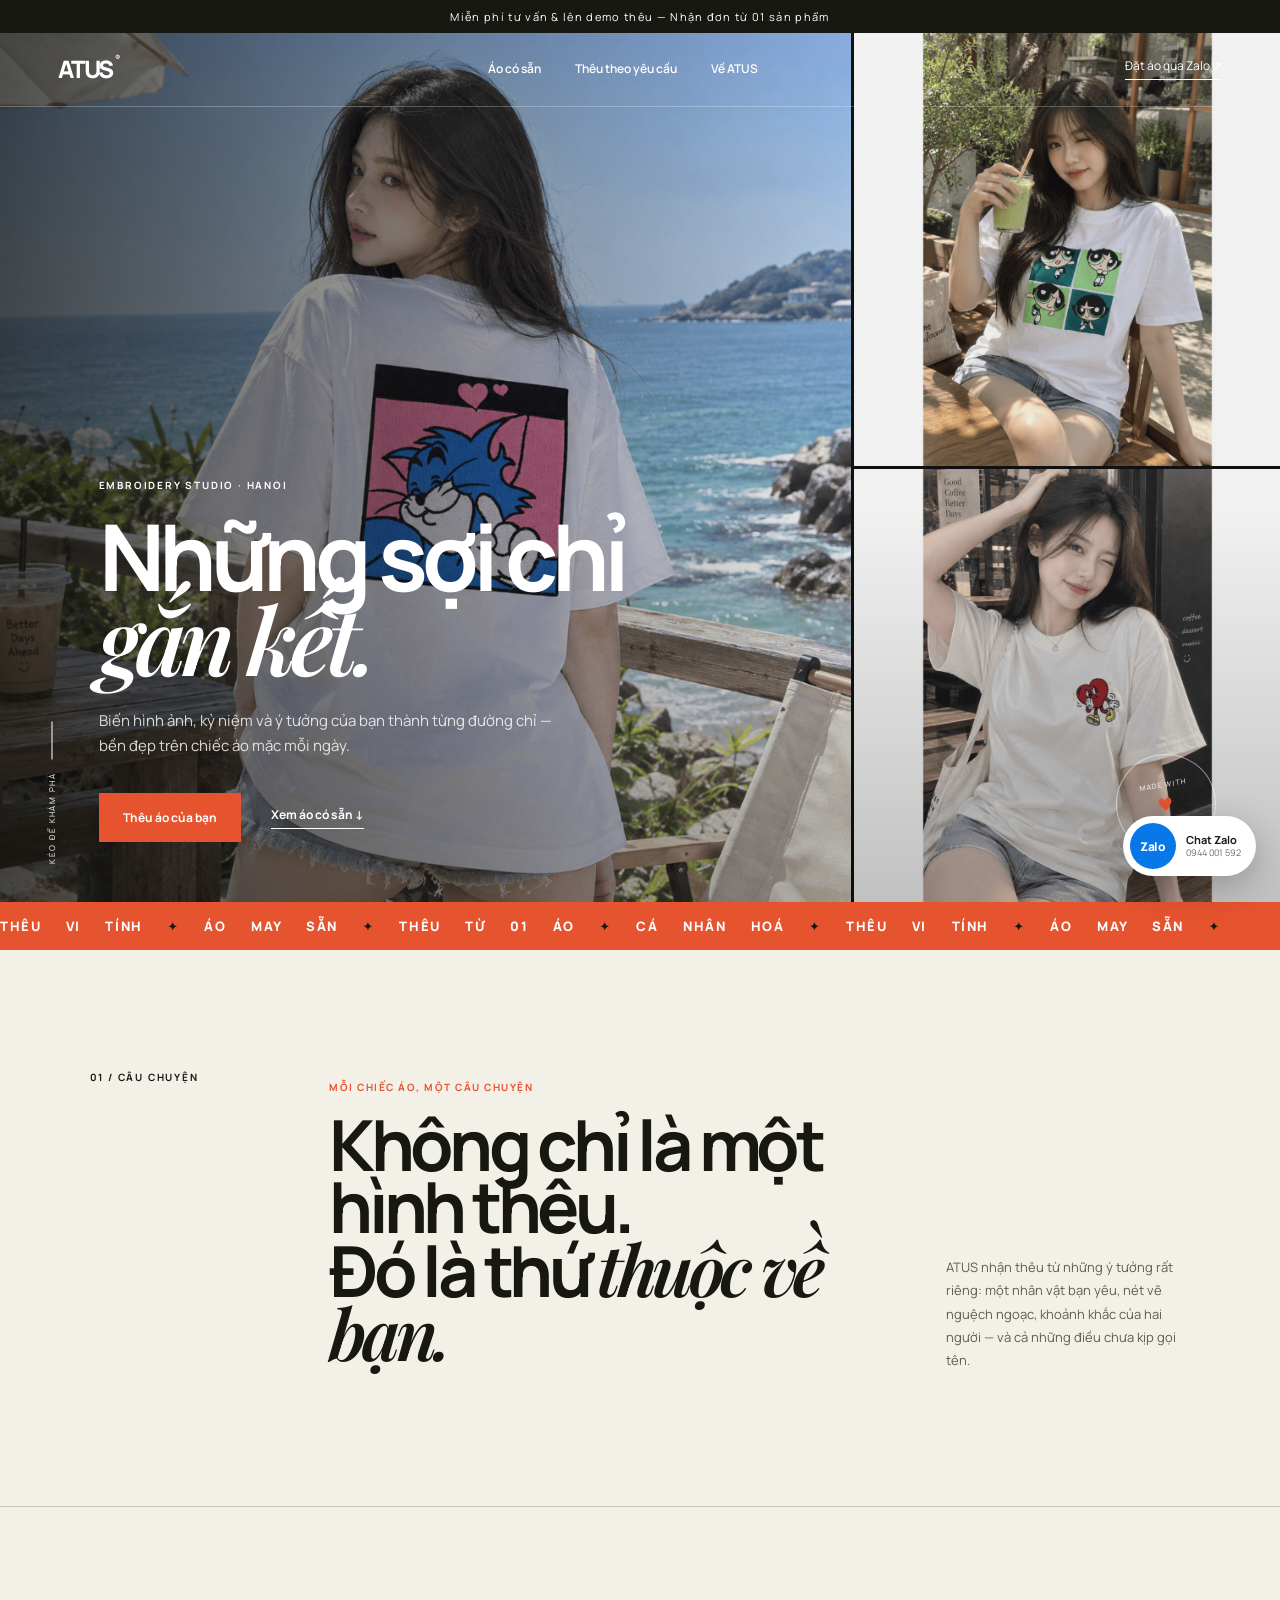
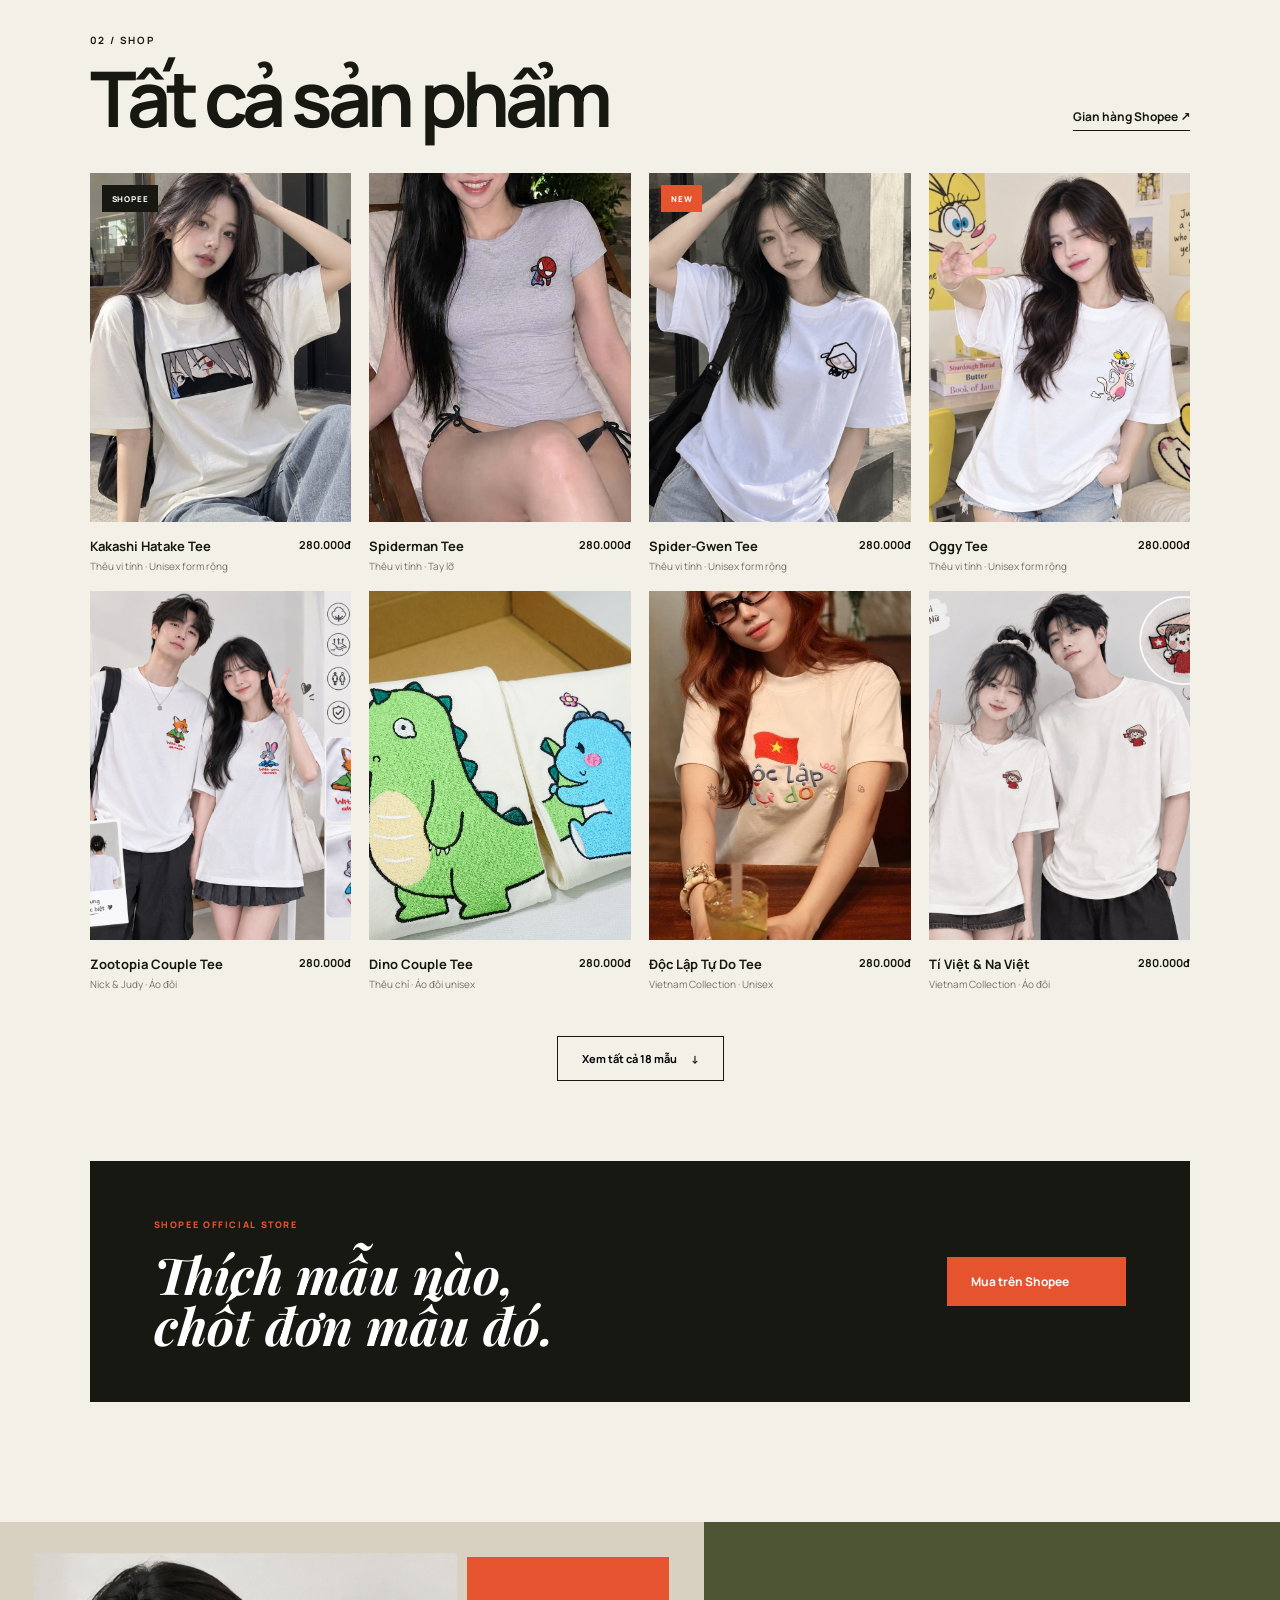
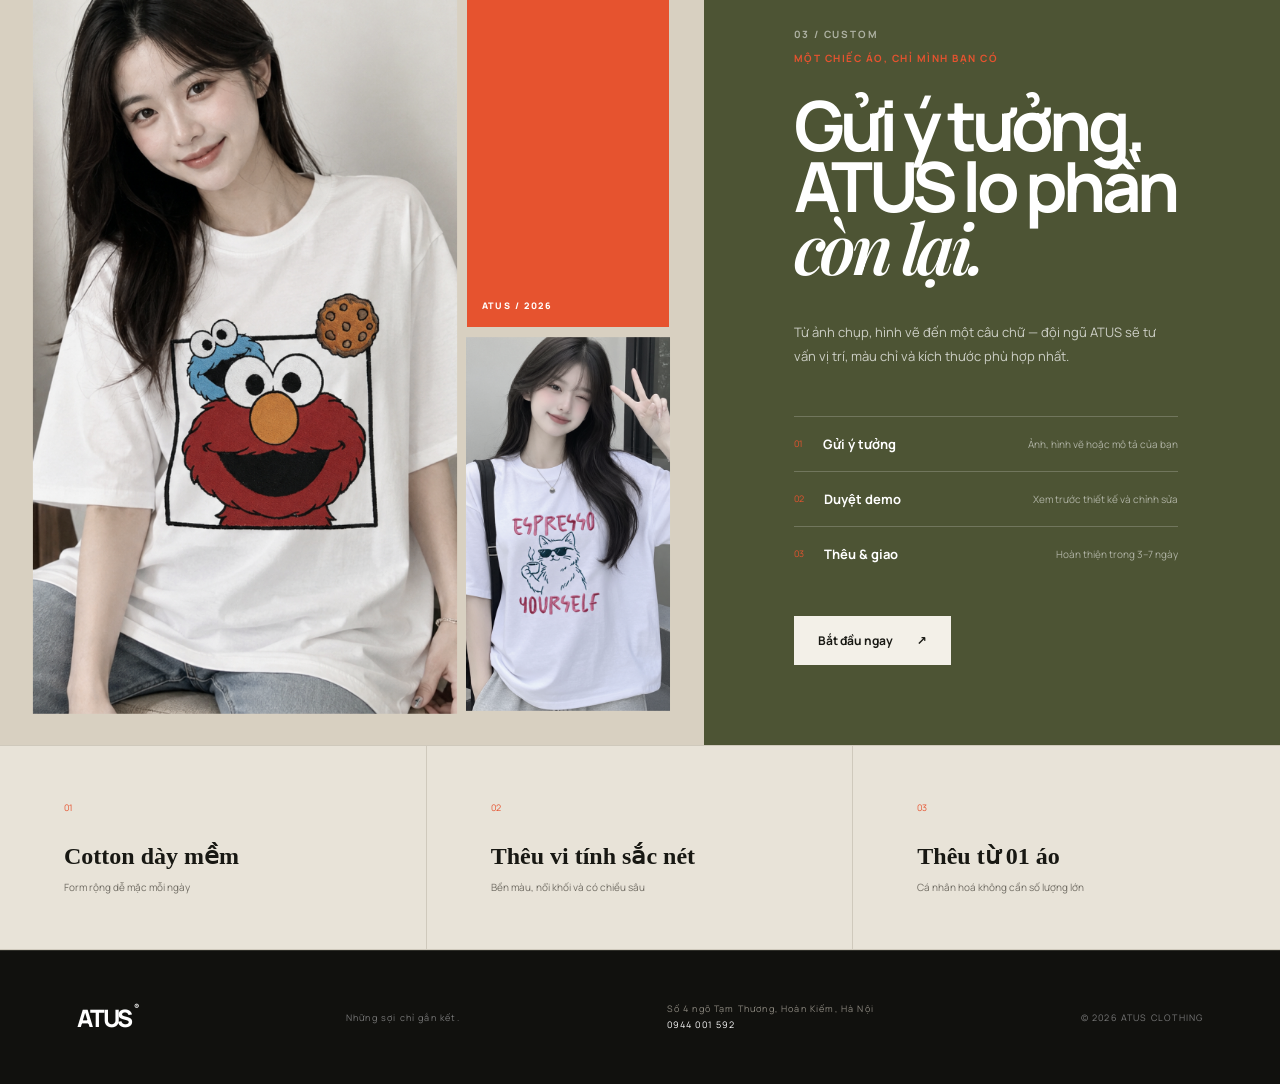
==== commit d7d1c8c4: "Refine product catalog and editorial imagery" ====
--- a/index.html
+++ b/index.html
@@ -23,7 +23,11 @@
 
   <main id="top">
     <section class="hero">
-      <img src="assets/products/12-tom-jerry.jpg" alt="Áo thêu Tom và Jerry của ATUS Clothing" />
+      <div class="hero-gallery" aria-label="Bộ sưu tập áo thêu ATUS Clothing">
+        <img class="hero-main-img" src="assets/products/12-tom-jerry.jpg" alt="Áo thêu Tom và Jerry của ATUS Clothing" />
+        <img class="hero-side-img top" src="assets/products/09-powerpuff-girls.jpg" alt="Áo thêu Powerpuff Girls của ATUS Clothing" />
+        <img class="hero-side-img bottom" src="assets/products/14-heart-couple.jpg" alt="Áo thêu trái tim của ATUS Clothing" />
+      </div>
       <div class="hero-shade"></div>
       <div class="hero-copy reveal">
         <p class="eyebrow">EMBROIDERY STUDIO · HANOI</p>
@@ -57,26 +61,33 @@
         <a class="product-card reveal" href="https://shopee.vn/product/1912950911/50866778653" target="_blank" rel="noopener"><div class="product-img"><img src="assets/products/06-dino-couple.jpg" alt="Áo đôi thêu khủng long"/></div><div class="product-info"><div><h3>Dino Couple Tee</h3><p>Thêu chỉ · Áo đôi unisex</p></div><b>280.000đ</b></div></a>
         <a class="product-card reveal" href="https://shopee.vn/product/1912950911/54866753996" target="_blank" rel="noopener"><div class="product-img"><img src="assets/products/07-doc-lap-tu-do.jpg" alt="Áo thêu Độc Lập Tự Do"/></div><div class="product-info"><div><h3>Độc Lập Tự Do Tee</h3><p>Vietnam Collection · Unisex</p></div><b>280.000đ</b></div></a>
         <a class="product-card reveal" href="https://shopee.vn/product/1912950911/57917657596" target="_blank" rel="noopener"><div class="product-img"><img src="assets/products/08-ti-viet-na-viet.jpg" alt="Áo đôi Tí Việt và Na Việt"/></div><div class="product-info"><div><h3>Tí Việt & Na Việt</h3><p>Vietnam Collection · Áo đôi</p></div><b>280.000đ</b></div></a>
-        <a class="product-card reveal" href="https://shopee.vn/product/1912950911/57767981828" target="_blank" rel="noopener"><div class="product-img"><img src="assets/products/09-powerpuff-girls.jpg" alt="Áo thêu The Powerpuff Girls"/><span class="pill">BEST SELLER</span></div><div class="product-info"><div><h3>Powerpuff Girls Tee</h3><p>Thêu vi tính · Cotton form rộng</p></div><b>280.000đ</b></div></a>
-        <a class="product-card reveal" href="https://shopee.vn/product/1912950911/57667519064" target="_blank" rel="noopener"><div class="product-img"><img src="assets/products/10-cartoon-couple.jpg" alt="Áo thêu nhân vật hoạt hình cặp đôi"/></div><div class="product-info"><div><h3>Cartoon Couple Tee</h3><p>Thêu vi tính · Trắng, đen, be, xám</p></div><b>280.000đ</b></div></a>
-        <a class="product-card reveal" href="https://shopee.vn/product/1912950911/57067811355" target="_blank" rel="noopener"><div class="product-img"><img src="assets/products/11-lucky-777.jpg" alt="Áo thêu 777 Lucky"/></div><div class="product-info"><div><h3>777 Lucky Tee</h3><p>Thêu vi tính · Unisex tay lỡ</p></div><b>280.000đ</b></div></a>
-        <a class="product-card reveal" href="https://shopee.vn/product/1912950911/47468136731" target="_blank" rel="noopener"><div class="product-img"><img src="assets/products/12-tom-jerry.jpg" alt="Áo đôi thêu Tom và Jerry"/></div><div class="product-info"><div><h3>Tom & Jerry Couple Tee</h3><p>Thêu vi tính · Unisex form rộng</p></div><b>280.000đ</b></div></a>
-        <a class="product-card reveal" href="https://shopee.vn/product/1912950911/40234493635" target="_blank" rel="noopener"><div class="product-img"><img src="assets/products/13-heart.jpg" alt="Áo thêu hình trái tim"/></div><div class="product-info"><div><h3>Heart Tee</h3><p>Thêu vi tính · Cotton form rộng</p></div><b>280.000đ</b></div></a>
-        <a class="product-card reveal" href="https://shopee.vn/product/1912950911/27245799373" target="_blank" rel="noopener"><div class="product-img"><img src="assets/products/14-heart-couple.jpg" alt="Áo đôi thêu trái tim"/></div><div class="product-info"><div><h3>Heart Couple Tee</h3><p>Thêu trái tim · Áo đôi oversize</p></div><b>280.000đ</b></div></a>
-        <a class="product-card reveal" href="https://shopee.vn/product/1912950911/45018295778" target="_blank" rel="noopener"><div class="product-img"><img src="assets/products/15-panda.jpg" alt="Áo thêu gấu trúc"/></div><div class="product-info"><div><h3>Panda Tee</h3><p>Thêu vi tính · Unisex nam nữ</p></div><b>280.000đ</b></div></a>
-        <a class="product-card reveal" href="https://shopee.vn/product/1912950911/43534435050" target="_blank" rel="noopener"><div class="product-img"><img src="assets/products/16-espresso-yourself.jpg" alt="Áo mèo Espresso Yourself"/></div><div class="product-info"><div><h3>Espresso Yourself Tee</h3><p>Unisex · Tay ngắn form rộng</p></div><b>280.000đ</b></div></a>
-        <a class="product-card reveal" href="https://shopee.vn/product/1912950911/50267411094" target="_blank" rel="noopener"><div class="product-img"><img src="assets/products/17-be-mine.jpg" alt="Áo thêu trái tim nơ Be Mine"/></div><div class="product-info"><div><h3>Be Mine Tee</h3><p>Thêu trái tim nơ · Cotton unisex</p></div><b>280.000đ</b></div></a>
-        <a class="product-card reveal" href="https://shopee.vn/product/1912950911/46817408289" target="_blank" rel="noopener"><div class="product-img"><img src="assets/products/18-elmo.jpg" alt="Áo thêu hoạt hình Elmo"/></div><div class="product-info"><div><h3>Elmo Tee</h3><p>Thêu hoạt hình · Cotton dày mềm</p></div><b>280.000đ</b></div></a>
+        <a class="product-card product-extra reveal" href="https://shopee.vn/product/1912950911/57767981828" target="_blank" rel="noopener"><div class="product-img"><img src="assets/products/09-powerpuff-girls.jpg" alt="Áo thêu The Powerpuff Girls"/><span class="pill">BEST SELLER</span></div><div class="product-info"><div><h3>Powerpuff Girls Tee</h3><p>Thêu vi tính · Cotton form rộng</p></div><b>280.000đ</b></div></a>
+        <a class="product-card product-extra reveal" href="https://shopee.vn/product/1912950911/57667519064" target="_blank" rel="noopener"><div class="product-img"><img src="assets/products/10-cartoon-couple.jpg" alt="Áo thêu nhân vật hoạt hình cặp đôi"/></div><div class="product-info"><div><h3>Cartoon Couple Tee</h3><p>Thêu vi tính · Trắng, đen, be, xám</p></div><b>280.000đ</b></div></a>
+        <a class="product-card product-extra reveal" href="https://shopee.vn/product/1912950911/57067811355" target="_blank" rel="noopener"><div class="product-img"><img src="assets/products/11-lucky-777.jpg" alt="Áo thêu 777 Lucky"/></div><div class="product-info"><div><h3>777 Lucky Tee</h3><p>Thêu vi tính · Unisex tay lỡ</p></div><b>280.000đ</b></div></a>
+        <a class="product-card product-extra reveal" href="https://shopee.vn/product/1912950911/47468136731" target="_blank" rel="noopener"><div class="product-img"><img src="assets/products/12-tom-jerry.jpg" alt="Áo đôi thêu Tom và Jerry"/></div><div class="product-info"><div><h3>Tom & Jerry Couple Tee</h3><p>Thêu vi tính · Unisex form rộng</p></div><b>280.000đ</b></div></a>
+        <a class="product-card product-extra reveal" href="https://shopee.vn/product/1912950911/40234493635" target="_blank" rel="noopener"><div class="product-img"><img src="assets/products/13-heart.jpg" alt="Áo thêu hình trái tim"/></div><div class="product-info"><div><h3>Heart Tee</h3><p>Thêu vi tính · Cotton form rộng</p></div><b>280.000đ</b></div></a>
+        <a class="product-card product-extra reveal" href="https://shopee.vn/product/1912950911/27245799373" target="_blank" rel="noopener"><div class="product-img"><img src="assets/products/14-heart-couple.jpg" alt="Áo đôi thêu trái tim"/></div><div class="product-info"><div><h3>Heart Couple Tee</h3><p>Thêu trái tim · Áo đôi oversize</p></div><b>280.000đ</b></div></a>
+        <a class="product-card product-extra reveal" href="https://shopee.vn/product/1912950911/45018295778" target="_blank" rel="noopener"><div class="product-img"><img src="assets/products/15-panda.jpg" alt="Áo thêu gấu trúc"/></div><div class="product-info"><div><h3>Panda Tee</h3><p>Thêu vi tính · Unisex nam nữ</p></div><b>280.000đ</b></div></a>
+        <a class="product-card product-extra reveal" href="https://shopee.vn/product/1912950911/43534435050" target="_blank" rel="noopener"><div class="product-img"><img src="assets/products/16-espresso-yourself.jpg" alt="Áo mèo Espresso Yourself"/></div><div class="product-info"><div><h3>Espresso Yourself Tee</h3><p>Unisex · Tay ngắn form rộng</p></div><b>280.000đ</b></div></a>
+        <a class="product-card product-extra reveal" href="https://shopee.vn/product/1912950911/50267411094" target="_blank" rel="noopener"><div class="product-img"><img src="assets/products/17-be-mine.jpg" alt="Áo thêu trái tim nơ Be Mine"/></div><div class="product-info"><div><h3>Be Mine Tee</h3><p>Thêu trái tim nơ · Cotton unisex</p></div><b>280.000đ</b></div></a>
+        <a class="product-card product-extra reveal" href="https://shopee.vn/product/1912950911/46817408289" target="_blank" rel="noopener"><div class="product-img"><img src="assets/products/18-elmo.jpg" alt="Áo thêu hoạt hình Elmo"/></div><div class="product-info"><div><h3>Elmo Tee</h3><p>Thêu hoạt hình · Cotton dày mềm</p></div><b>280.000đ</b></div></a>
       </div>
+      <button class="catalog-toggle" id="catalogToggle" type="button" aria-expanded="false">Xem tất cả 18 mẫu <span>↓</span></button>
       <div class="shop-strip reveal"><div><span>SHOPEE OFFICIAL STORE</span><h3>Thích mẫu nào,<br>chốt đơn mẫu đó.</h3></div><a class="btn primary" href="https://shopee.vn/atus.clothing#product_list" target="_blank" rel="noopener">Mua trên Shopee <span>↗</span></a></div>
     </section>
 
     <section class="custom" id="custom">
-      <div class="custom-visual"><img src="assets/products/18-elmo.jpg" alt="Áo thêu Elmo của ATUS Clothing"><div class="thread-line"></div></div>
+      <div class="custom-visual custom-collage"><img class="custom-main" src="assets/products/18-elmo.jpg" alt="Áo thêu Elmo của ATUS Clothing"><img class="custom-detail" src="assets/products/16-espresso-yourself.jpg" alt="Áo Espresso Yourself của ATUS Clothing"><span class="collage-tag">ATUS / 2026</span></div>
       <div class="custom-copy reveal"><span class="section-index light">03 / CUSTOM</span><p class="kicker">Một chiếc áo, chỉ mình bạn có</p><h2>Gửi ý tưởng.<br>ATUS lo phần <em>còn lại.</em></h2><p>Từ ảnh chụp, hình vẽ đến một câu chữ — đội ngũ ATUS sẽ tư vấn vị trí, màu chỉ và kích thước phù hợp nhất.</p>
         <ol><li><span>01</span><div><b>Gửi ý tưởng</b><small>Ảnh, hình vẽ hoặc mô tả của bạn</small></div></li><li><span>02</span><div><b>Duyệt demo</b><small>Xem trước thiết kế và chỉnh sửa</small></div></li><li><span>03</span><div><b>Thêu & giao</b><small>Hoàn thiện trong 3–7 ngày</small></div></li></ol>
         <a class="btn light-btn" href="https://zalo.me/0944001592" target="_blank" rel="noopener">Bắt đầu ngay <span>↗</span></a>
       </div>
+    </section>
+
+    <section class="brand-values">
+      <div><span>01</span><b>Cotton dày mềm</b><p>Form rộng dễ mặc mỗi ngày</p></div>
+      <div><span>02</span><b>Thêu vi tính sắc nét</b><p>Bền màu, nổi khối và có chiều sâu</p></div>
+      <div><span>03</span><b>Thêu từ 01 áo</b><p>Cá nhân hoá không cần số lượng lớn</p></div>
     </section>
 
   </main>
--- a/styles.css
+++ b/styles.css
@@ -6,3 +6,6 @@
 
 /* Real Shopee catalog */
 .product-card{display:block}.product-img img{width:100%;height:100%;max-width:100%;object-fit:cover;transform:none;transition:transform .5s}.product-card:hover .product-img img{transform:scale(1.035)}.product-card:hover h3{text-decoration:underline;text-underline-offset:3px}.shop-strip{margin-top:80px;padding:50px 5vw;background:var(--ink);color:#fff;display:flex;align-items:center;justify-content:space-between;gap:30px}.shop-strip span{font-size:9px;letter-spacing:.18em;color:var(--orange);font-weight:800}.shop-strip h3{font-family:Playfair Display,serif;font-size:clamp(32px,4vw,58px);font-style:italic;line-height:1;margin:16px 0 0}.hero>img{object-position:center 35%}.custom-visual img{object-position:center}@media(max-width:900px){.product-grid{grid-template-columns:repeat(3,1fr)}}@media(max-width:560px){.product-grid{grid-template-columns:1fr 1fr}.shop-strip{margin-top:50px;padding:35px 25px;align-items:flex-start;flex-direction:column}.shop-strip h3{font-size:34px}.product-info h3{line-height:1.4}.product-info p{line-height:1.4}.hero>img{object-position:center}}
+
+/* Editorial image system + compact catalog */
+.hero-gallery{position:absolute;inset:0;display:grid;grid-template-columns:2fr 1fr;grid-template-rows:1fr 1fr;gap:3px;background:#111}.hero-gallery img{width:100%;height:100%;object-fit:cover}.hero-main-img{grid-row:1/3}.hero-side-img.top{grid-column:2;grid-row:1}.hero-side-img.bottom{grid-column:2;grid-row:2}.product-extra{display:none}.product-grid.expanded .product-extra{display:block}.catalog-toggle{display:flex;align-items:center;gap:14px;margin:45px auto 0;padding:14px 24px;background:transparent;border:1px solid var(--ink);font:700 11px Manrope;cursor:pointer;transition:.2s}.catalog-toggle:hover{background:var(--ink);color:#fff}.custom-collage{padding:5%;display:grid;grid-template-columns:1.35fr .65fr;grid-template-rows:1fr 1fr;gap:12px;background:#d8d0c1}.custom-collage .custom-main{grid-row:1/3;width:100%;height:100%;object-fit:cover}.custom-collage .custom-detail{grid-column:2;grid-row:2;width:100%;height:100%;object-fit:cover}.collage-tag{grid-column:2;grid-row:1;display:flex;align-items:flex-end;padding:15px;background:var(--orange);font-size:9px;letter-spacing:.18em;font-weight:800}.brand-values{display:grid;grid-template-columns:repeat(3,1fr);background:#e8e3d8;border-top:1px solid var(--line);border-bottom:1px solid var(--line)}.brand-values>div{padding:55px 5vw;border-right:1px solid var(--line)}.brand-values>div:last-child{border-right:0}.brand-values span{display:block;font-size:9px;color:var(--orange);margin-bottom:28px}.brand-values b{font-family:Playfair Display,serif;font-size:24px}.brand-values p{font-size:10px;color:#716d64;margin:10px 0 0}@media(max-width:900px){.hero-gallery{grid-template-columns:1fr}.hero-main-img{grid-column:1;grid-row:1/3}.hero-side-img{display:none}.custom-collage{min-height:600px}.brand-values{grid-template-columns:1fr}.brand-values>div{border-right:0;border-bottom:1px solid var(--line)}}@media(max-width:560px){.custom-collage{min-height:480px;padding:14px;grid-template-columns:1fr .55fr}.brand-values>div{padding:36px 22px}.brand-values span{margin-bottom:16px}.brand-values b{font-size:21px}}
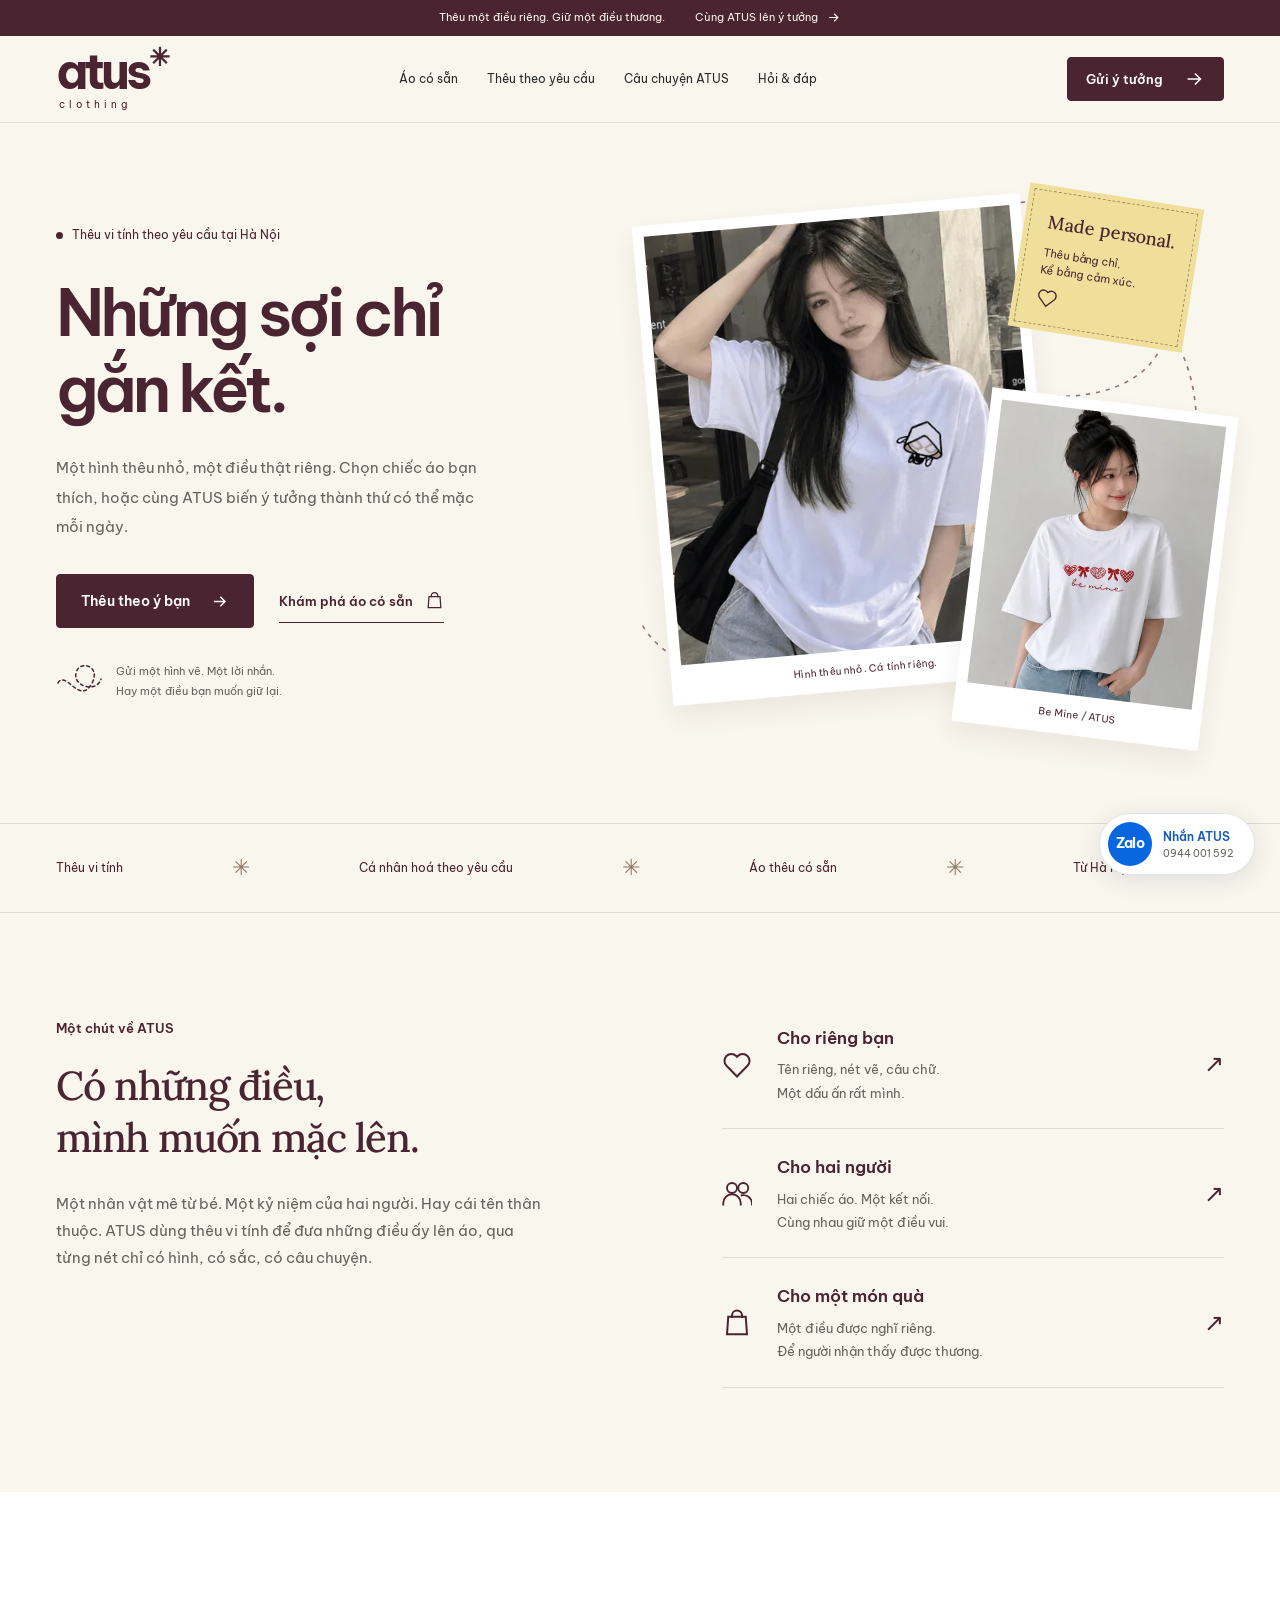
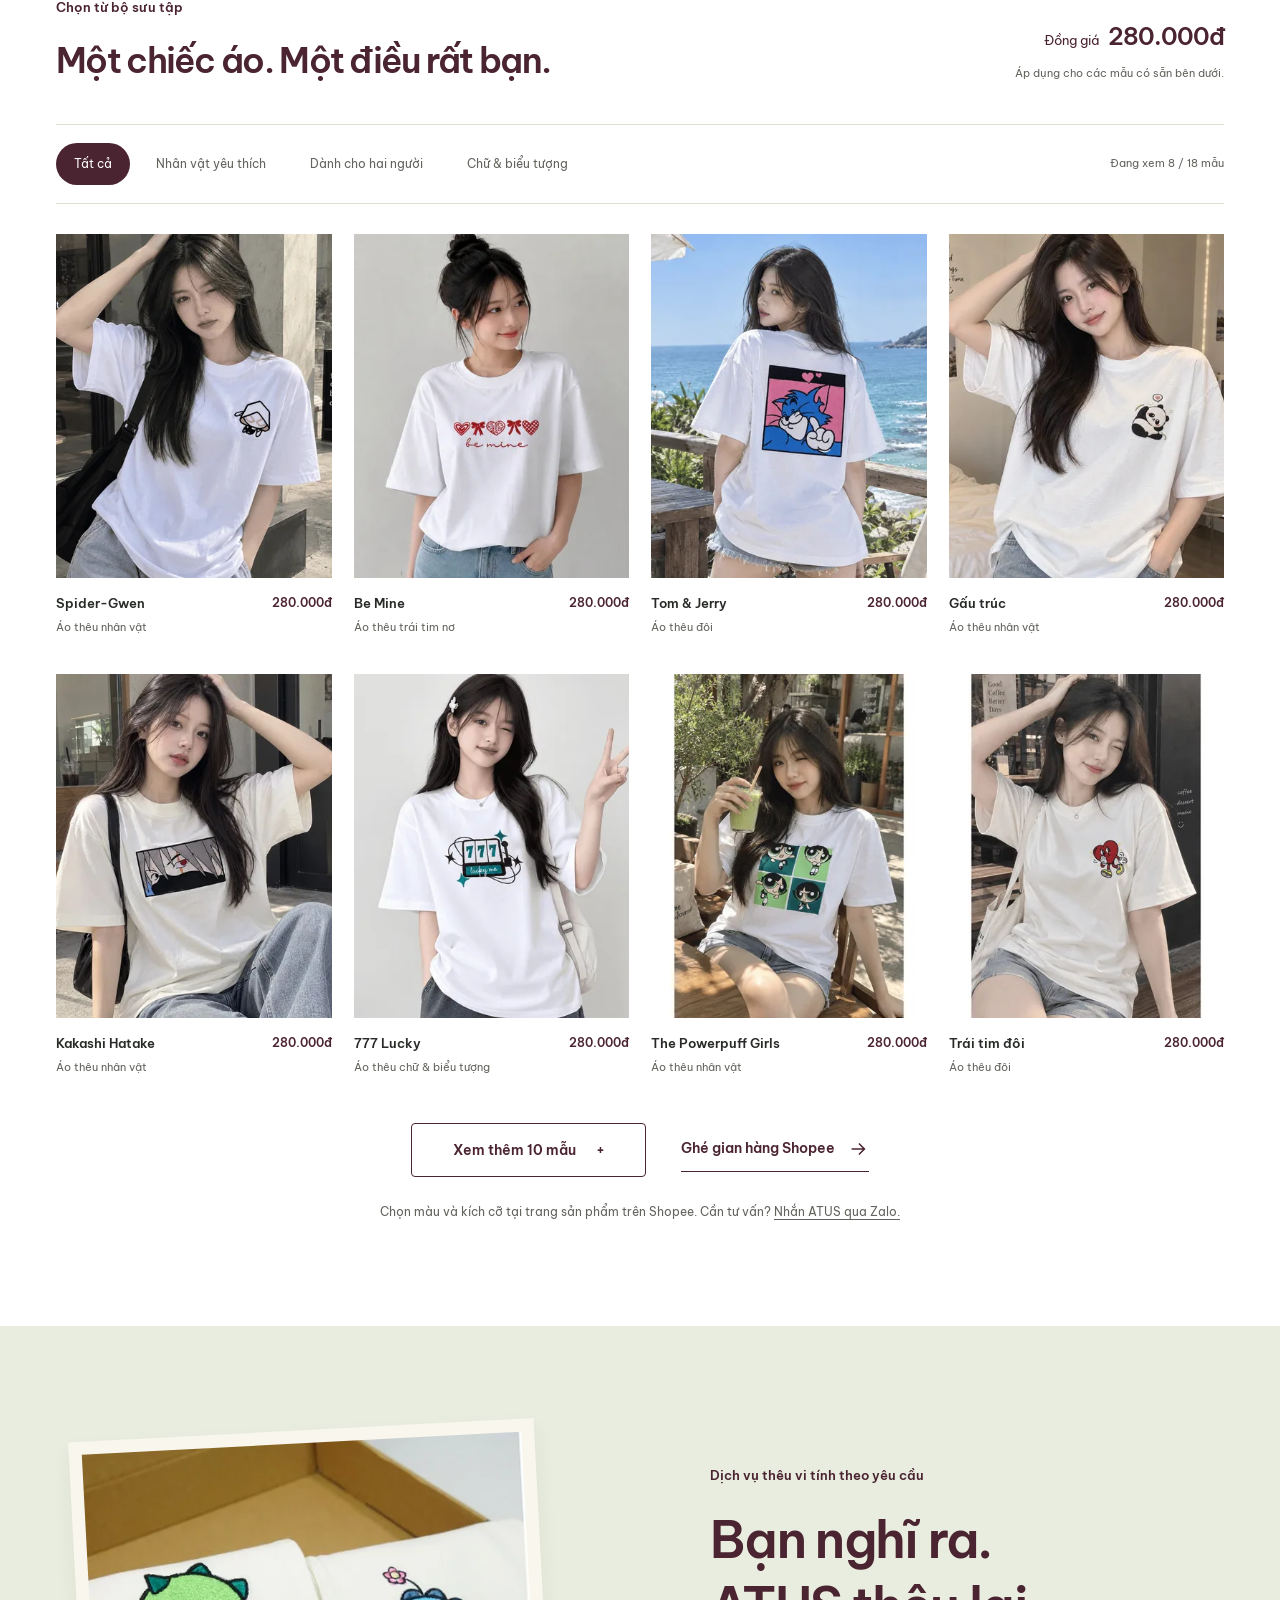
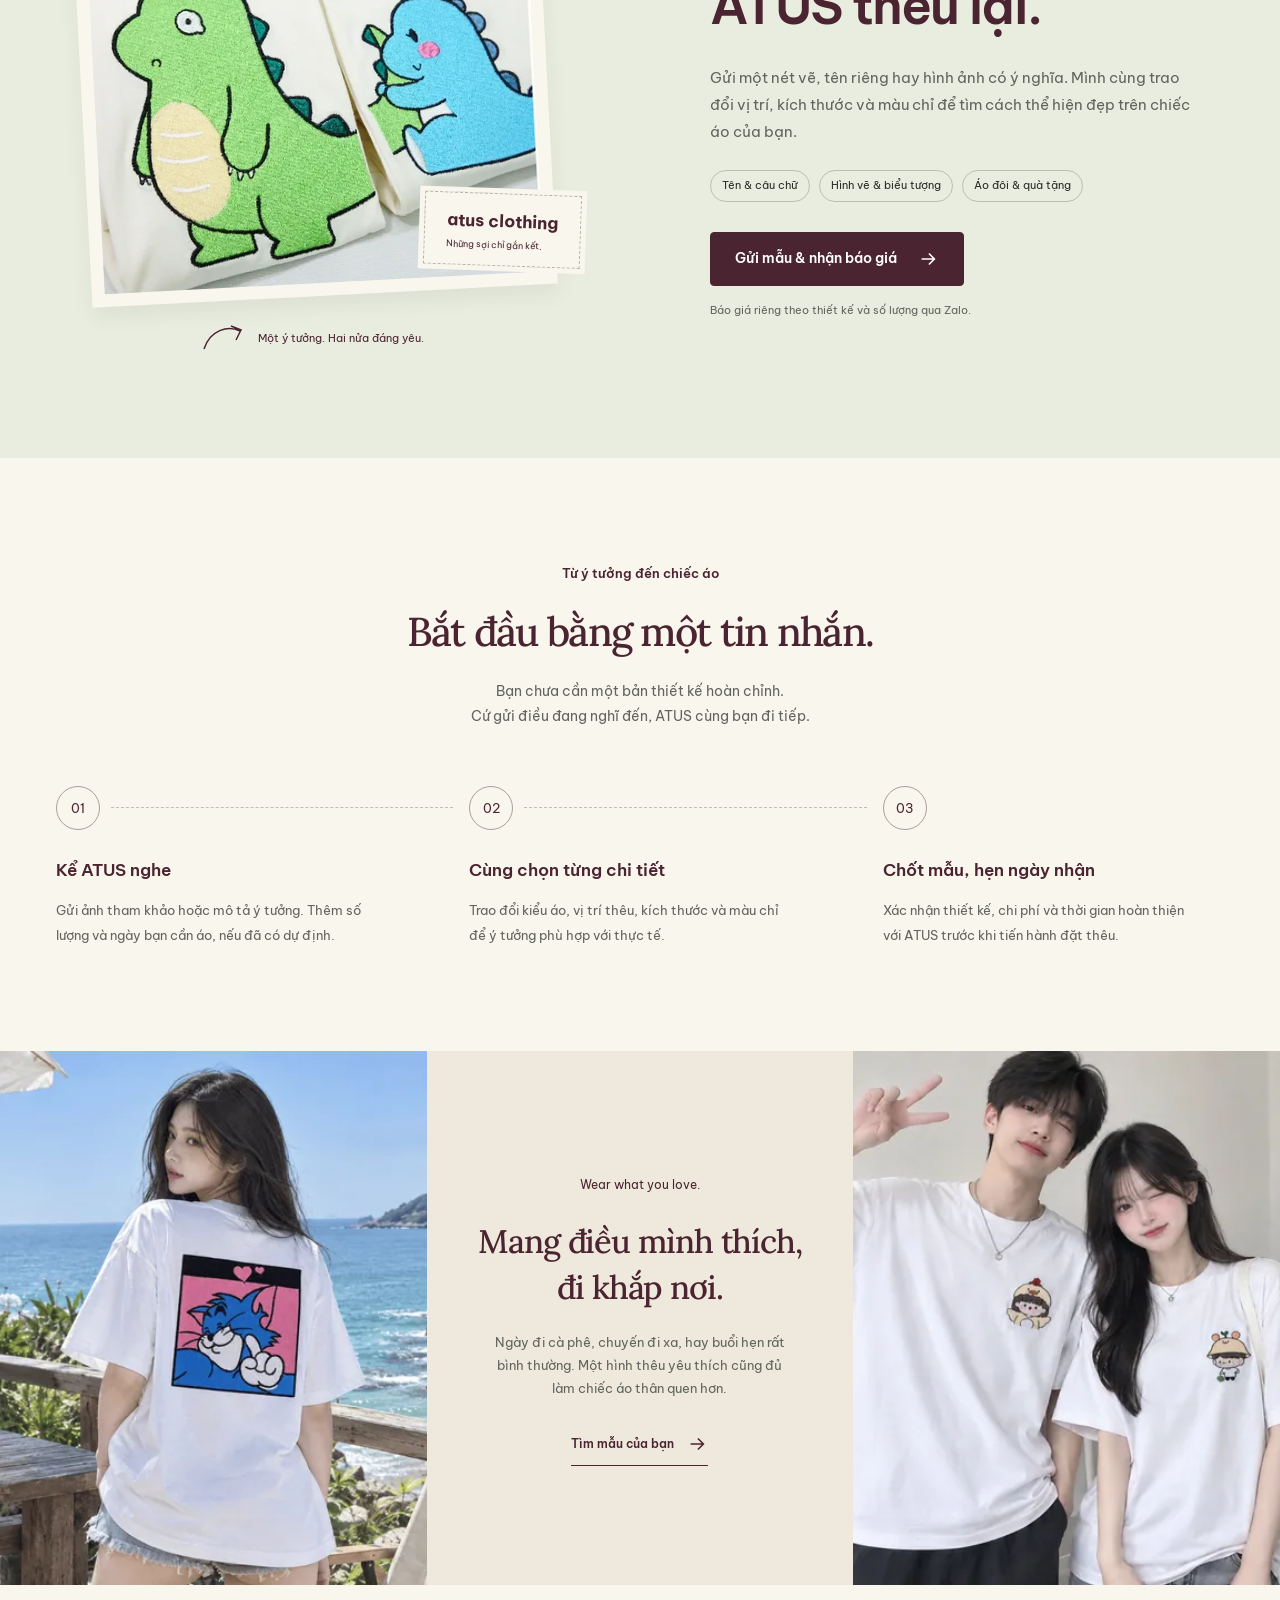
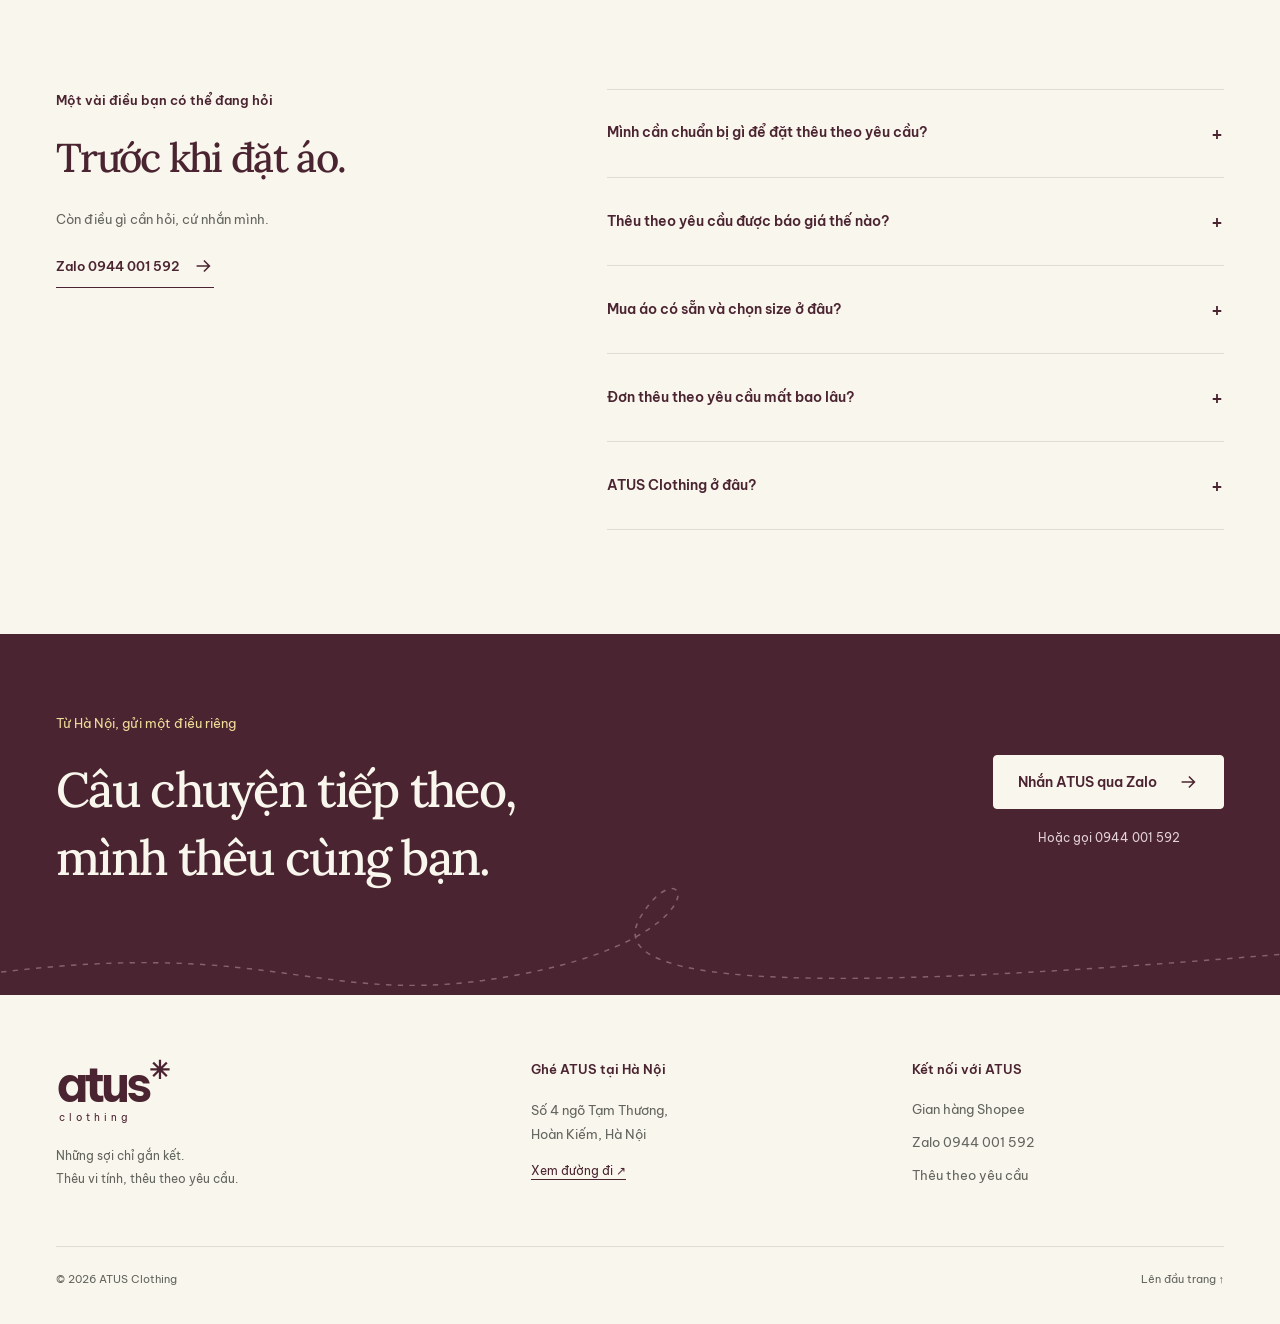
==== commit fb9a3af8: "new update" ====
--- a/index.html
+++ b/index.html
@@ -1,102 +1,314 @@
 <!doctype html>
 <html lang="vi">
 <head>
-  <meta charset="UTF-8" />
-  <meta name="viewport" content="width=device-width, initial-scale=1.0" />
-  <meta name="description" content="ATUS Clothing — thêu vi tính theo yêu cầu và áo thêu may sẵn." />
-  <title>ATUS Clothing — Những sợi chỉ gắn kết</title>
-  <link rel="preconnect" href="https://fonts.googleapis.com">
-  <link rel="preconnect" href="https://fonts.gstatic.com" crossorigin>
-  <link href="https://fonts.googleapis.com/css2?family=Manrope:wght@400;500;600;700;800&family=Playfair+Display:ital,wght@0,600;1,600&display=swap" rel="stylesheet">
-  <link rel="stylesheet" href="styles.css" />
+  <meta charset="UTF-8">
+  <meta name="viewport" content="width=device-width, initial-scale=1">
+  <title>ATUS Clothing | Thêu vi tính theo yêu cầu tại Hà Nội</title>
+  <meta name="description" content="ATUS Clothing — thêu vi tính, thêu áo theo yêu cầu tại Hà Nội. Khám phá 18 mẫu áo có sẵn đồng giá 280.000đ. Gửi ý tưởng và nhận báo giá qua Zalo 0944001592.">
+  <meta name="theme-color" content="#4b2431">
+  <link rel="canonical" href="https://gorgeous-dasik-37c46c.netlify.app/">
+  <meta property="og:type" content="website">
+  <meta property="og:locale" content="vi_VN">
+  <meta property="og:site_name" content="ATUS Clothing">
+  <meta property="og:title" content="ATUS Clothing — Những sợi chỉ gắn kết">
+  <meta property="og:description" content="Thêu vi tính theo yêu cầu tại Hà Nội. Chọn một mẫu áo bạn thích, hoặc cùng ATUS thêu nên câu chuyện của riêng bạn.">
+  <meta property="og:url" content="https://gorgeous-dasik-37c46c.netlify.app/">
+  <meta property="og:image" content="https://gorgeous-dasik-37c46c.netlify.app/assets/products/03-spider-gwen.jpg">
+  <meta property="og:image:width" content="1024">
+  <meta property="og:image:height" content="1024">
+  <meta property="og:image:alt" content="Áo thêu Spider-Gwen từ bộ sưu tập ATUS Clothing">
+  <meta name="twitter:card" content="summary_large_image">
+  <meta name="twitter:title" content="ATUS Clothing — Những sợi chỉ gắn kết">
+  <meta name="twitter:description" content="Thêu vi tính và áo thêu theo yêu cầu tại Hà Nội.">
+  <meta name="twitter:image" content="https://gorgeous-dasik-37c46c.netlify.app/assets/products/03-spider-gwen.jpg">
+  <link rel="icon" href="assets/favicon.svg" type="image/svg+xml">
+  <link rel="preload" href="assets/fonts/be-vietnam-pro-400.ttf" as="font" type="font/ttf" crossorigin>
+  <link rel="stylesheet" href="styles.css">
+  <script src="script.js" defer></script>
+  <script type="application/ld+json">{
+  "@context": "https://schema.org",
+  "@graph": [
+    {
+      "@type": "WebSite",
+      "@id": "https://gorgeous-dasik-37c46c.netlify.app/#website",
+      "url": "https://gorgeous-dasik-37c46c.netlify.app/",
+      "name": "ATUS Clothing",
+      "inLanguage": "vi-VN",
+      "publisher": {
+        "@id": "https://gorgeous-dasik-37c46c.netlify.app/#store"
+      }
+    },
+    {
+      "@type": "ClothingStore",
+      "@id": "https://gorgeous-dasik-37c46c.netlify.app/#store",
+      "name": "ATUS Clothing",
+      "url": "https://gorgeous-dasik-37c46c.netlify.app/",
+      "image": "https://gorgeous-dasik-37c46c.netlify.app/assets/products/03-spider-gwen.jpg",
+      "telephone": "+84944001592",
+      "description": "Thêu vi tính, thêu áo theo yêu cầu và áo thêu có sẵn tại Hà Nội.",
+      "address": {
+        "@type": "PostalAddress",
+        "streetAddress": "Số 4 ngõ Tạm Thương, Hoàn Kiếm",
+        "addressLocality": "Hà Nội",
+        "addressCountry": "VN"
+      },
+      "sameAs": [
+        "https://shopee.vn/atus.clothing"
+      ]
+    },
+    {
+      "@type": "Service",
+      "name": "Thêu vi tính theo yêu cầu",
+      "serviceType": "Thêu áo theo yêu cầu",
+      "provider": {
+        "@id": "https://gorgeous-dasik-37c46c.netlify.app/#store"
+      },
+      "areaServed": {
+        "@type": "City",
+        "name": "Hà Nội"
+      },
+      "url": "https://gorgeous-dasik-37c46c.netlify.app/#custom"
+    }
+  ]
+}</script>
 </head>
 <body>
-  <div class="announcement">Miễn phí tư vấn & lên demo thêu — Nhận đơn từ 01 sản phẩm</div>
-  <header class="nav-wrap">
-    <a class="logo" href="#top" aria-label="ATUS Clothing">ATUS<span>®</span></a>
-    <nav class="desktop-nav" aria-label="Điều hướng chính">
-      <a href="#shop">Áo có sẵn</a><a href="#custom">Thêu theo yêu cầu</a><a href="#about">Về ATUS</a>
-    </nav>
-    <a class="nav-cta" href="https://zalo.me/0944001592" target="_blank" rel="noopener">Đặt áo qua Zalo <span>↗</span></a>
-    <button class="menu-btn" aria-label="Mở menu" aria-expanded="false"><i></i><i></i></button>
+  <a class="skip-link" href="#main">Đi đến nội dung</a>
+  <div class="announcement"><span>Thêu một điều riêng. Giữ một điều thương.</span><a href="https://zalo.me/0944001592" target="_blank" rel="noopener noreferrer">Cùng ATUS lên ý tưởng <svg class="icon" viewBox="0 0 24 24" fill="none" stroke="currentColor" stroke-width="1.7" aria-hidden="true"><path d="M5 12h14m-6-6 6 6-6 6"/></svg></a></div>
+  <header class="site-header">
+    <div class="header-inner container">
+      <a class="wordmark" href="#top" aria-label="ATUS Clothing — Trang chủ"><span class="wordmark-main">atus<span class="wordmark-thread" aria-hidden="true">✳</span></span><span class="wordmark-sub">clothing</span></a>
+      <nav class="main-nav" id="mainNav" aria-label="Điều hướng chính"><a href="#shop">Áo có sẵn</a><a href="#custom">Thêu theo yêu cầu</a><a href="#story">Câu chuyện ATUS</a><a href="#faq">Hỏi & đáp</a></nav>
+      <div class="header-actions"><a class="button button-small" href="https://zalo.me/0944001592" target="_blank" rel="noopener noreferrer">Gửi ý tưởng <svg class="icon" viewBox="0 0 24 24" fill="none" stroke="currentColor" stroke-width="1.7" aria-hidden="true"><path d="M5 12h14m-6-6 6 6-6 6"/></svg></a><button class="menu-toggle" type="button" aria-expanded="false" aria-controls="mainNav" aria-label="Mở menu" hidden><span></span><span></span></button></div>
+    </div>
   </header>
 
-  <main id="top">
-    <section class="hero">
-      <div class="hero-gallery" aria-label="Bộ sưu tập áo thêu ATUS Clothing">
-        <img class="hero-main-img" src="assets/products/12-tom-jerry.jpg" alt="Áo thêu Tom và Jerry của ATUS Clothing" />
-        <img class="hero-side-img top" src="assets/products/09-powerpuff-girls.jpg" alt="Áo thêu Powerpuff Girls của ATUS Clothing" />
-        <img class="hero-side-img bottom" src="assets/products/14-heart-couple.jpg" alt="Áo thêu trái tim của ATUS Clothing" />
-      </div>
-      <div class="hero-shade"></div>
-      <div class="hero-copy reveal">
-        <p class="eyebrow">EMBROIDERY STUDIO · HANOI</p>
-        <h1>Những sợi chỉ<br><em>gắn kết.</em></h1>
-        <p class="hero-desc">Biến hình ảnh, kỷ niệm và ý tưởng của bạn thành từng đường chỉ — bền đẹp trên chiếc áo mặc mỗi ngày.</p>
-        <div class="hero-actions"><a class="btn primary" href="https://zalo.me/0944001592" target="_blank" rel="noopener">Thêu áo của bạn</a><a class="text-link" href="#shop">Xem áo có sẵn <span>↓</span></a></div>
-      </div>
-      <div class="hero-stamp"><span>MADE WITH</span><b>♥</b><span>IN VIETNAM</span></div>
-      <div class="scroll-note">KÉO ĐỂ KHÁM PHÁ <i></i></div>
-    </section>
-
-    <section class="marquee" aria-label="Dịch vụ nổi bật"><div>THÊU VI TÍNH <b>✦</b> ÁO MAY SẴN <b>✦</b> THÊU TỪ 01 ÁO <b>✦</b> CÁ NHÂN HOÁ <b>✦</b> THÊU VI TÍNH <b>✦</b> ÁO MAY SẴN <b>✦</b></div></section>
-
-    <section class="intro section-pad" id="about">
-      <div class="section-index">01 / CÂU CHUYỆN</div>
-      <div class="intro-copy reveal">
-        <p class="kicker">Mỗi chiếc áo, một câu chuyện</p>
-        <h2>Không chỉ là một hình thêu.<br>Đó là thứ <em>thuộc về bạn.</em></h2>
-      </div>
-      <p class="intro-note reveal">ATUS nhận thêu từ những ý tưởng rất riêng: một nhân vật bạn yêu, nét vẽ nguệch ngoạc, khoảnh khắc của hai người — và cả những điều chưa kịp gọi tên.</p>
-    </section>
-
-    <section class="collection section-pad" id="shop">
-      <div class="section-head"><div><span class="section-index">02 / SHOP</span><h2>Tất cả sản phẩm</h2></div><a href="https://shopee.vn/atus.clothing#product_list" target="_blank" rel="noopener" class="text-link">Gian hàng Shopee <span>↗</span></a></div>
-      <div class="product-grid">
-        <a class="product-card reveal" href="https://shopee.vn/product/1912950911/47268290997" target="_blank" rel="noopener"><div class="product-img"><img src="assets/products/01-kakashi.jpg" alt="Áo thêu Kakashi Hatake"/><span class="pill dark">SHOPEE</span></div><div class="product-info"><div><h3>Kakashi Hatake Tee</h3><p>Thêu vi tính · Unisex form rộng</p></div><b>280.000đ</b></div></a>
-        <a class="product-card reveal" href="https://shopee.vn/product/1912950911/41384200211" target="_blank" rel="noopener"><div class="product-img"><img src="assets/products/02-spiderman.jpg" alt="Áo thêu Spiderman"/></div><div class="product-info"><div><h3>Spiderman Tee</h3><p>Thêu vi tính · Tay lỡ</p></div><b>280.000đ</b></div></a>
-        <a class="product-card reveal" href="https://shopee.vn/product/1912950911/55718158157" target="_blank" rel="noopener"><div class="product-img"><img src="assets/products/03-spider-gwen.jpg" alt="Áo thêu Spider-Gwen"/><span class="pill">NEW</span></div><div class="product-info"><div><h3>Spider-Gwen Tee</h3><p>Thêu vi tính · Unisex form rộng</p></div><b>280.000đ</b></div></a>
-        <a class="product-card reveal" href="https://shopee.vn/product/1912950911/52068216822" target="_blank" rel="noopener"><div class="product-img"><img src="assets/products/04-oggy.jpg" alt="Áo thêu mèo Oggy"/></div><div class="product-info"><div><h3>Oggy Tee</h3><p>Thêu vi tính · Unisex form rộng</p></div><b>280.000đ</b></div></a>
-        <a class="product-card reveal" href="https://shopee.vn/product/1912950911/24998486270" target="_blank" rel="noopener"><div class="product-img"><img src="assets/products/05-zootopia.jpg" alt="Áo đôi thêu Zootopia"/></div><div class="product-info"><div><h3>Zootopia Couple Tee</h3><p>Nick & Judy · Áo đôi</p></div><b>280.000đ</b></div></a>
-        <a class="product-card reveal" href="https://shopee.vn/product/1912950911/50866778653" target="_blank" rel="noopener"><div class="product-img"><img src="assets/products/06-dino-couple.jpg" alt="Áo đôi thêu khủng long"/></div><div class="product-info"><div><h3>Dino Couple Tee</h3><p>Thêu chỉ · Áo đôi unisex</p></div><b>280.000đ</b></div></a>
-        <a class="product-card reveal" href="https://shopee.vn/product/1912950911/54866753996" target="_blank" rel="noopener"><div class="product-img"><img src="assets/products/07-doc-lap-tu-do.jpg" alt="Áo thêu Độc Lập Tự Do"/></div><div class="product-info"><div><h3>Độc Lập Tự Do Tee</h3><p>Vietnam Collection · Unisex</p></div><b>280.000đ</b></div></a>
-        <a class="product-card reveal" href="https://shopee.vn/product/1912950911/57917657596" target="_blank" rel="noopener"><div class="product-img"><img src="assets/products/08-ti-viet-na-viet.jpg" alt="Áo đôi Tí Việt và Na Việt"/></div><div class="product-info"><div><h3>Tí Việt & Na Việt</h3><p>Vietnam Collection · Áo đôi</p></div><b>280.000đ</b></div></a>
-        <a class="product-card product-extra reveal" href="https://shopee.vn/product/1912950911/57767981828" target="_blank" rel="noopener"><div class="product-img"><img src="assets/products/09-powerpuff-girls.jpg" alt="Áo thêu The Powerpuff Girls"/><span class="pill">BEST SELLER</span></div><div class="product-info"><div><h3>Powerpuff Girls Tee</h3><p>Thêu vi tính · Cotton form rộng</p></div><b>280.000đ</b></div></a>
-        <a class="product-card product-extra reveal" href="https://shopee.vn/product/1912950911/57667519064" target="_blank" rel="noopener"><div class="product-img"><img src="assets/products/10-cartoon-couple.jpg" alt="Áo thêu nhân vật hoạt hình cặp đôi"/></div><div class="product-info"><div><h3>Cartoon Couple Tee</h3><p>Thêu vi tính · Trắng, đen, be, xám</p></div><b>280.000đ</b></div></a>
-        <a class="product-card product-extra reveal" href="https://shopee.vn/product/1912950911/57067811355" target="_blank" rel="noopener"><div class="product-img"><img src="assets/products/11-lucky-777.jpg" alt="Áo thêu 777 Lucky"/></div><div class="product-info"><div><h3>777 Lucky Tee</h3><p>Thêu vi tính · Unisex tay lỡ</p></div><b>280.000đ</b></div></a>
-        <a class="product-card product-extra reveal" href="https://shopee.vn/product/1912950911/47468136731" target="_blank" rel="noopener"><div class="product-img"><img src="assets/products/12-tom-jerry.jpg" alt="Áo đôi thêu Tom và Jerry"/></div><div class="product-info"><div><h3>Tom & Jerry Couple Tee</h3><p>Thêu vi tính · Unisex form rộng</p></div><b>280.000đ</b></div></a>
-        <a class="product-card product-extra reveal" href="https://shopee.vn/product/1912950911/40234493635" target="_blank" rel="noopener"><div class="product-img"><img src="assets/products/13-heart.jpg" alt="Áo thêu hình trái tim"/></div><div class="product-info"><div><h3>Heart Tee</h3><p>Thêu vi tính · Cotton form rộng</p></div><b>280.000đ</b></div></a>
-        <a class="product-card product-extra reveal" href="https://shopee.vn/product/1912950911/27245799373" target="_blank" rel="noopener"><div class="product-img"><img src="assets/products/14-heart-couple.jpg" alt="Áo đôi thêu trái tim"/></div><div class="product-info"><div><h3>Heart Couple Tee</h3><p>Thêu trái tim · Áo đôi oversize</p></div><b>280.000đ</b></div></a>
-        <a class="product-card product-extra reveal" href="https://shopee.vn/product/1912950911/45018295778" target="_blank" rel="noopener"><div class="product-img"><img src="assets/products/15-panda.jpg" alt="Áo thêu gấu trúc"/></div><div class="product-info"><div><h3>Panda Tee</h3><p>Thêu vi tính · Unisex nam nữ</p></div><b>280.000đ</b></div></a>
-        <a class="product-card product-extra reveal" href="https://shopee.vn/product/1912950911/43534435050" target="_blank" rel="noopener"><div class="product-img"><img src="assets/products/16-espresso-yourself.jpg" alt="Áo mèo Espresso Yourself"/></div><div class="product-info"><div><h3>Espresso Yourself Tee</h3><p>Unisex · Tay ngắn form rộng</p></div><b>280.000đ</b></div></a>
-        <a class="product-card product-extra reveal" href="https://shopee.vn/product/1912950911/50267411094" target="_blank" rel="noopener"><div class="product-img"><img src="assets/products/17-be-mine.jpg" alt="Áo thêu trái tim nơ Be Mine"/></div><div class="product-info"><div><h3>Be Mine Tee</h3><p>Thêu trái tim nơ · Cotton unisex</p></div><b>280.000đ</b></div></a>
-        <a class="product-card product-extra reveal" href="https://shopee.vn/product/1912950911/46817408289" target="_blank" rel="noopener"><div class="product-img"><img src="assets/products/18-elmo.jpg" alt="Áo thêu hoạt hình Elmo"/></div><div class="product-info"><div><h3>Elmo Tee</h3><p>Thêu hoạt hình · Cotton dày mềm</p></div><b>280.000đ</b></div></a>
-      </div>
-      <button class="catalog-toggle" id="catalogToggle" type="button" aria-expanded="false">Xem tất cả 18 mẫu <span>↓</span></button>
-      <div class="shop-strip reveal"><div><span>SHOPEE OFFICIAL STORE</span><h3>Thích mẫu nào,<br>chốt đơn mẫu đó.</h3></div><a class="btn primary" href="https://shopee.vn/atus.clothing#product_list" target="_blank" rel="noopener">Mua trên Shopee <span>↗</span></a></div>
-    </section>
-
-    <section class="custom" id="custom">
-      <div class="custom-visual custom-collage"><img class="custom-main" src="assets/products/18-elmo.jpg" alt="Áo thêu Elmo của ATUS Clothing"><img class="custom-detail" src="assets/products/16-espresso-yourself.jpg" alt="Áo Espresso Yourself của ATUS Clothing"><span class="collage-tag">ATUS / 2026</span></div>
-      <div class="custom-copy reveal"><span class="section-index light">03 / CUSTOM</span><p class="kicker">Một chiếc áo, chỉ mình bạn có</p><h2>Gửi ý tưởng.<br>ATUS lo phần <em>còn lại.</em></h2><p>Từ ảnh chụp, hình vẽ đến một câu chữ — đội ngũ ATUS sẽ tư vấn vị trí, màu chỉ và kích thước phù hợp nhất.</p>
-        <ol><li><span>01</span><div><b>Gửi ý tưởng</b><small>Ảnh, hình vẽ hoặc mô tả của bạn</small></div></li><li><span>02</span><div><b>Duyệt demo</b><small>Xem trước thiết kế và chỉnh sửa</small></div></li><li><span>03</span><div><b>Thêu & giao</b><small>Hoàn thiện trong 3–7 ngày</small></div></li></ol>
-        <a class="btn light-btn" href="https://zalo.me/0944001592" target="_blank" rel="noopener">Bắt đầu ngay <span>↗</span></a>
-      </div>
-    </section>
-
-    <section class="brand-values">
-      <div><span>01</span><b>Cotton dày mềm</b><p>Form rộng dễ mặc mỗi ngày</p></div>
-      <div><span>02</span><b>Thêu vi tính sắc nét</b><p>Bền màu, nổi khối và có chiều sâu</p></div>
-      <div><span>03</span><b>Thêu từ 01 áo</b><p>Cá nhân hoá không cần số lượng lớn</p></div>
-    </section>
-
+  <main id="main">
+    <section class="hero container" id="top" aria-labelledby="heroTitle">
+      <div class="hero-copy">
+        <p class="hero-location"><span class="status-dot" aria-hidden="true"></span>Thêu vi tính theo yêu cầu tại Hà Nội</p>
+        <h1 id="heroTitle">Những sợi chỉ<br>gắn kết.</h1>
+        <p class="hero-description">Một hình thêu nhỏ, một điều thật riêng. Chọn chiếc áo bạn thích, hoặc cùng ATUS biến ý tưởng thành thứ có thể mặc mỗi ngày.</p>
+        <div class="hero-actions"><a class="button " href="https://zalo.me/0944001592" target="_blank" rel="noopener noreferrer">Thêu theo ý bạn <svg class="icon" viewBox="0 0 24 24" fill="none" stroke="currentColor" stroke-width="1.7" aria-hidden="true"><path d="M5 12h14m-6-6 6 6-6 6"/></svg></a><a class="text-link" href="#shop">Khám phá áo có sẵn <svg class="icon" viewBox="0 0 24 24" fill="none" stroke="currentColor" stroke-width="1.6" aria-hidden="true"><path d="M5 7h14l1 14H4L5 7Z"/><path d="M8 8V6a4 4 0 0 1 8 0v2"/></svg></a></div>
+        <div class="hero-note"><svg width="48" height="38" viewBox="0 0 48 38" fill="none" aria-hidden="true"><path d="M2 20c8-13 21 21 33 2S23-4 20 10s21 20 25 6" stroke="currentColor" stroke-width="1.5" stroke-linecap="round" stroke-dasharray="3 3"/></svg><p>Gửi một hình vẽ. Một lời nhắn.<br>Hay một điều bạn muốn giữ lại.</p></div>
+      </div>
+      <div class="hero-art">
+        <svg class="hero-stitch" viewBox="0 0 700 650" fill="none" aria-hidden="true"><path d="M9 511C99 663 637 571 665 311S410 56 355 140 583 296 628 173 518-9 434 12" stroke="currentColor" stroke-width="2" stroke-dasharray="5 7"/></svg>
+        <figure class="hero-photo hero-photo-main"><img src="assets/products/web/03-spider-gwen.webp" srcset="assets/products/web/03-spider-gwen-480.webp 480w, assets/products/web/03-spider-gwen.webp 960w" sizes="(max-width: 700px) 66vw, 37vw" width="960" height="960" alt="Mẫu áo thêu Spider-Gwen của ATUS Clothing" fetchpriority="high" decoding="async"><figcaption>Hình thêu nhỏ. Cá tính riêng.</figcaption></figure>
+        <figure class="hero-photo hero-photo-secondary"><img src="assets/products/web/17-be-mine.webp" srcset="assets/products/web/17-be-mine-480.webp 480w, assets/products/web/17-be-mine.webp 960w" sizes="(max-width: 600px) 50vw, (max-width: 1000px) 40vw, 24vw" width="960" height="960" alt="Mẫu áo thêu trái tim nơ Be Mine" loading="lazy" decoding="async"><figcaption>Be Mine / ATUS</figcaption></figure>
+        <div class="hero-tag"><span>Made personal.</span><span>Thêu bằng chỉ.<br>Kể bằng cảm xúc.</span><svg class="icon" viewBox="0 0 24 24" fill="none" stroke="currentColor" stroke-width="1.6" aria-hidden="true"><path d="M20.4 5.6a5.5 5.5 0 0 0-7.8 0l-.6.6-.6-.6a5.5 5.5 0 0 0-7.8 7.8L12 22l8.4-8.6a5.5 5.5 0 0 0 0-7.8Z"/></svg></div>
+      </div>
+    </section>
+
+    <div class="service-strip"><div class="container"><span>Thêu vi tính</span><i aria-hidden="true">✳</i><span>Cá nhân hoá theo yêu cầu</span><i aria-hidden="true">✳</i><span>Áo thêu có sẵn</span><i aria-hidden="true">✳</i><span>Từ Hà Nội, với thương yêu</span></div></div>
+
+    <section class="story-section section-space container" id="story" aria-labelledby="storyTitle">
+      <div class="story-intro"><span class="section-label">Một chút về ATUS</span><h2 id="storyTitle">Có những điều,<br>mình muốn mặc lên.</h2><p>Một nhân vật mê từ bé. Một kỷ niệm của hai người. Hay cái tên thân thuộc. ATUS dùng thêu vi tính để đưa những điều ấy lên áo, qua từng nét chỉ có hình, có sắc, có câu chuyện.</p></div>
+      <div class="story-occasions">
+        <a href="#custom" class="occasion"><svg class="icon" viewBox="0 0 24 24" fill="none" stroke="currentColor" stroke-width="1.6" aria-hidden="true"><path d="M20.4 5.6a5.5 5.5 0 0 0-7.8 0l-.6.6-.6-.6a5.5 5.5 0 0 0-7.8 7.8L12 22l8.4-8.6a5.5 5.5 0 0 0 0-7.8Z"/></svg><div><h3>Cho riêng bạn</h3><p>Tên riêng, nét vẽ, câu chữ.<br>Một dấu ấn rất mình.</p></div><span class="occasion-link" aria-hidden="true">↗</span></a>
+        <a href="#shop" class="occasion"><svg class="icon" viewBox="0 0 24 24" fill="none" stroke="currentColor" stroke-width="1.5" aria-hidden="true"><circle cx="8" cy="8" r="4"/><circle cx="17" cy="8" r="4"/><path d="M1 22v-2a7 7 0 0 1 14 0v2m0-8a7 7 0 0 1 9 6v2"/></svg><div><h3>Cho hai người</h3><p>Hai chiếc áo. Một kết nối.<br>Cùng nhau giữ một điều vui.</p></div><span class="occasion-link" aria-hidden="true">↗</span></a>
+        <a href="#custom" class="occasion"><svg class="icon" viewBox="0 0 24 24" fill="none" stroke="currentColor" stroke-width="1.6" aria-hidden="true"><path d="M5 7h14l1 14H4L5 7Z"/><path d="M8 8V6a4 4 0 0 1 8 0v2"/></svg><div><h3>Cho một món quà</h3><p>Một điều được nghĩ riêng.<br>Để người nhận thấy được thương.</p></div><span class="occasion-link" aria-hidden="true">↗</span></a>
+      </div>
+    </section>
+
+    <section class="collection-section section-space" id="shop" aria-labelledby="shopTitle">
+      <div class="container">
+        <div class="section-heading"><div><span class="section-label">Chọn từ bộ sưu tập</span><h2 id="shopTitle">Một chiếc áo. Một điều rất bạn.</h2></div><div class="collection-note"><span class="price-label">Đồng giá <b>280.000đ</b></span><p>Áp dụng cho các mẫu có sẵn bên dưới.</p></div></div>
+        <div class="catalog-toolbar"><div class="catalog-filters" role="group" aria-label="Lọc mẫu áo" hidden><button type="button" class="filter-button is-active" data-filter="all" aria-pressed="true">Tất cả</button><button type="button" class="filter-button" data-filter="character" aria-pressed="false">Nhân vật yêu thích</button><button type="button" class="filter-button" data-filter="couple" aria-pressed="false">Dành cho hai người</button><button type="button" class="filter-button" data-filter="symbols" aria-pressed="false">Chữ & biểu tượng</button></div><p class="catalog-count" id="catalogCount" role="status" aria-live="polite">18 mẫu từ ATUS</p></div>
+        <div class="product-grid" id="productGrid">
+        <article class="product-card" data-category="character" data-name="Spider-Gwen">
+          <div class="product-photo">
+            <a class="product-image-link" href="https://shopee.vn/product/1912950911/55718158157" target="_blank" rel="noopener noreferrer" tabindex="-1" aria-hidden="true"><img class="product-image" src="assets/products/web/03-spider-gwen.webp" srcset="assets/products/web/03-spider-gwen-480.webp 480w, assets/products/web/03-spider-gwen.webp 960w" sizes="(max-width: 600px) 50vw, (max-width: 1000px) 40vw, 24vw" width="960" height="960" alt="Áo thêu nhân vật Spider-Gwen của ATUS Clothing" loading="lazy" decoding="async"></a>
+            <button class="quick-view" type="button" aria-label="Xem nhanh Spider-Gwen" data-quick-view hidden>Xem nhanh <span aria-hidden="true">+</span></button>
+          </div>
+          <div class="product-heading"><h3><a href="https://shopee.vn/product/1912950911/55718158157" target="_blank" rel="noopener noreferrer">Spider-Gwen<span class="sr-only"> — xem trên Shopee</span></a></h3><span class="product-price">280.000đ</span></div>
+          <p class="product-type">Áo thêu nhân vật</p>
+        </article>
+        <article class="product-card" data-category="symbols couple" data-name="Be Mine">
+          <div class="product-photo">
+            <a class="product-image-link" href="https://shopee.vn/product/1912950911/50267411094" target="_blank" rel="noopener noreferrer" tabindex="-1" aria-hidden="true"><img class="product-image" src="assets/products/web/17-be-mine.webp" srcset="assets/products/web/17-be-mine-480.webp 480w, assets/products/web/17-be-mine.webp 960w" sizes="(max-width: 600px) 50vw, (max-width: 1000px) 40vw, 24vw" width="960" height="960" alt="Áo thêu trái tim nơ Be Mine của ATUS Clothing" loading="lazy" decoding="async"></a>
+            <button class="quick-view" type="button" aria-label="Xem nhanh Be Mine" data-quick-view hidden>Xem nhanh <span aria-hidden="true">+</span></button>
+          </div>
+          <div class="product-heading"><h3><a href="https://shopee.vn/product/1912950911/50267411094" target="_blank" rel="noopener noreferrer">Be Mine<span class="sr-only"> — xem trên Shopee</span></a></h3><span class="product-price">280.000đ</span></div>
+          <p class="product-type">Áo thêu trái tim nơ</p>
+        </article>
+        <article class="product-card" data-category="character couple" data-name="Tom &amp; Jerry">
+          <div class="product-photo">
+            <a class="product-image-link" href="https://shopee.vn/product/1912950911/47468136731" target="_blank" rel="noopener noreferrer" tabindex="-1" aria-hidden="true"><img class="product-image" src="assets/products/web/12-tom-jerry.webp" srcset="assets/products/web/12-tom-jerry-480.webp 480w, assets/products/web/12-tom-jerry.webp 960w" sizes="(max-width: 600px) 50vw, (max-width: 1000px) 40vw, 24vw" width="960" height="960" alt="Áo thêu đôi Tom &amp; Jerry của ATUS Clothing" loading="lazy" decoding="async"></a>
+            <button class="quick-view" type="button" aria-label="Xem nhanh Tom &amp; Jerry" data-quick-view hidden>Xem nhanh <span aria-hidden="true">+</span></button>
+          </div>
+          <div class="product-heading"><h3><a href="https://shopee.vn/product/1912950911/47468136731" target="_blank" rel="noopener noreferrer">Tom &amp; Jerry<span class="sr-only"> — xem trên Shopee</span></a></h3><span class="product-price">280.000đ</span></div>
+          <p class="product-type">Áo thêu đôi</p>
+        </article>
+        <article class="product-card" data-category="character" data-name="Gấu trúc">
+          <div class="product-photo">
+            <a class="product-image-link" href="https://shopee.vn/product/1912950911/45018295778" target="_blank" rel="noopener noreferrer" tabindex="-1" aria-hidden="true"><img class="product-image" src="assets/products/web/15-panda.webp" srcset="assets/products/web/15-panda-480.webp 480w, assets/products/web/15-panda.webp 960w" sizes="(max-width: 600px) 50vw, (max-width: 1000px) 40vw, 24vw" width="960" height="960" alt="Áo thêu nhân vật Gấu trúc của ATUS Clothing" loading="lazy" decoding="async"></a>
+            <button class="quick-view" type="button" aria-label="Xem nhanh Gấu trúc" data-quick-view hidden>Xem nhanh <span aria-hidden="true">+</span></button>
+          </div>
+          <div class="product-heading"><h3><a href="https://shopee.vn/product/1912950911/45018295778" target="_blank" rel="noopener noreferrer">Gấu trúc<span class="sr-only"> — xem trên Shopee</span></a></h3><span class="product-price">280.000đ</span></div>
+          <p class="product-type">Áo thêu nhân vật</p>
+        </article>
+        <article class="product-card" data-category="character" data-name="Kakashi Hatake">
+          <div class="product-photo">
+            <a class="product-image-link" href="https://shopee.vn/product/1912950911/47268290997" target="_blank" rel="noopener noreferrer" tabindex="-1" aria-hidden="true"><img class="product-image" src="assets/products/web/01-kakashi.webp" srcset="assets/products/web/01-kakashi-480.webp 480w, assets/products/web/01-kakashi.webp 960w" sizes="(max-width: 600px) 50vw, (max-width: 1000px) 40vw, 24vw" width="960" height="960" alt="Áo thêu nhân vật Kakashi Hatake của ATUS Clothing" loading="lazy" decoding="async"></a>
+            <button class="quick-view" type="button" aria-label="Xem nhanh Kakashi Hatake" data-quick-view hidden>Xem nhanh <span aria-hidden="true">+</span></button>
+          </div>
+          <div class="product-heading"><h3><a href="https://shopee.vn/product/1912950911/47268290997" target="_blank" rel="noopener noreferrer">Kakashi Hatake<span class="sr-only"> — xem trên Shopee</span></a></h3><span class="product-price">280.000đ</span></div>
+          <p class="product-type">Áo thêu nhân vật</p>
+        </article>
+        <article class="product-card" data-category="symbols" data-name="777 Lucky">
+          <div class="product-photo">
+            <a class="product-image-link" href="https://shopee.vn/product/1912950911/57067811355" target="_blank" rel="noopener noreferrer" tabindex="-1" aria-hidden="true"><img class="product-image" src="assets/products/web/11-lucky-777.webp" srcset="assets/products/web/11-lucky-777-480.webp 480w, assets/products/web/11-lucky-777.webp 960w" sizes="(max-width: 600px) 50vw, (max-width: 1000px) 40vw, 24vw" width="960" height="960" alt="Áo thêu chữ &amp; biểu tượng 777 Lucky của ATUS Clothing" loading="lazy" decoding="async"></a>
+            <button class="quick-view" type="button" aria-label="Xem nhanh 777 Lucky" data-quick-view hidden>Xem nhanh <span aria-hidden="true">+</span></button>
+          </div>
+          <div class="product-heading"><h3><a href="https://shopee.vn/product/1912950911/57067811355" target="_blank" rel="noopener noreferrer">777 Lucky<span class="sr-only"> — xem trên Shopee</span></a></h3><span class="product-price">280.000đ</span></div>
+          <p class="product-type">Áo thêu chữ & biểu tượng</p>
+        </article>
+        <article class="product-card" data-category="character" data-name="The Powerpuff Girls">
+          <div class="product-photo">
+            <a class="product-image-link" href="https://shopee.vn/product/1912950911/57767981828" target="_blank" rel="noopener noreferrer" tabindex="-1" aria-hidden="true"><img class="product-image" src="assets/products/web/09-powerpuff-girls.webp" srcset="assets/products/web/09-powerpuff-girls-480.webp 480w, assets/products/web/09-powerpuff-girls.webp 960w" sizes="(max-width: 600px) 50vw, (max-width: 1000px) 40vw, 24vw" width="960" height="960" alt="Áo thêu nhân vật The Powerpuff Girls của ATUS Clothing" loading="lazy" decoding="async"></a>
+            <button class="quick-view" type="button" aria-label="Xem nhanh The Powerpuff Girls" data-quick-view hidden>Xem nhanh <span aria-hidden="true">+</span></button>
+          </div>
+          <div class="product-heading"><h3><a href="https://shopee.vn/product/1912950911/57767981828" target="_blank" rel="noopener noreferrer">The Powerpuff Girls<span class="sr-only"> — xem trên Shopee</span></a></h3><span class="product-price">280.000đ</span></div>
+          <p class="product-type">Áo thêu nhân vật</p>
+        </article>
+        <article class="product-card" data-category="couple symbols" data-name="Trái tim đôi">
+          <div class="product-photo">
+            <a class="product-image-link" href="https://shopee.vn/product/1912950911/27245799373" target="_blank" rel="noopener noreferrer" tabindex="-1" aria-hidden="true"><img class="product-image" src="assets/products/web/14-heart-couple.webp" srcset="assets/products/web/14-heart-couple-480.webp 480w, assets/products/web/14-heart-couple.webp 960w" sizes="(max-width: 600px) 50vw, (max-width: 1000px) 40vw, 24vw" width="960" height="960" alt="Áo đôi thêu trái tim của ATUS Clothing" loading="lazy" decoding="async"></a>
+            <button class="quick-view" type="button" aria-label="Xem nhanh Trái tim đôi" data-quick-view hidden>Xem nhanh <span aria-hidden="true">+</span></button>
+          </div>
+          <div class="product-heading"><h3><a href="https://shopee.vn/product/1912950911/27245799373" target="_blank" rel="noopener noreferrer">Trái tim đôi<span class="sr-only"> — xem trên Shopee</span></a></h3><span class="product-price">280.000đ</span></div>
+          <p class="product-type">Áo thêu đôi</p>
+        </article>
+        <article class="product-card is-extra" data-category="character" data-name="Spiderman">
+          <div class="product-photo">
+            <a class="product-image-link" href="https://shopee.vn/product/1912950911/41384200211" target="_blank" rel="noopener noreferrer" tabindex="-1" aria-hidden="true"><img class="product-image" src="assets/products/web/02-spiderman.webp" srcset="assets/products/web/02-spiderman-480.webp 480w, assets/products/web/02-spiderman.webp 960w" sizes="(max-width: 600px) 50vw, (max-width: 1000px) 40vw, 24vw" width="960" height="960" alt="Áo thêu nhân vật Spiderman của ATUS Clothing" loading="lazy" decoding="async"></a>
+            <button class="quick-view" type="button" aria-label="Xem nhanh Spiderman" data-quick-view hidden>Xem nhanh <span aria-hidden="true">+</span></button>
+          </div>
+          <div class="product-heading"><h3><a href="https://shopee.vn/product/1912950911/41384200211" target="_blank" rel="noopener noreferrer">Spiderman<span class="sr-only"> — xem trên Shopee</span></a></h3><span class="product-price">280.000đ</span></div>
+          <p class="product-type">Áo thêu nhân vật</p>
+        </article>
+        <article class="product-card is-extra" data-category="character" data-name="Mèo Oggy">
+          <div class="product-photo">
+            <a class="product-image-link" href="https://shopee.vn/product/1912950911/52068216822" target="_blank" rel="noopener noreferrer" tabindex="-1" aria-hidden="true"><img class="product-image" src="assets/products/web/04-oggy.webp" srcset="assets/products/web/04-oggy-480.webp 480w, assets/products/web/04-oggy.webp 960w" sizes="(max-width: 600px) 50vw, (max-width: 1000px) 40vw, 24vw" width="960" height="960" alt="Áo thêu nhân vật Mèo Oggy của ATUS Clothing" loading="lazy" decoding="async"></a>
+            <button class="quick-view" type="button" aria-label="Xem nhanh Mèo Oggy" data-quick-view hidden>Xem nhanh <span aria-hidden="true">+</span></button>
+          </div>
+          <div class="product-heading"><h3><a href="https://shopee.vn/product/1912950911/52068216822" target="_blank" rel="noopener noreferrer">Mèo Oggy<span class="sr-only"> — xem trên Shopee</span></a></h3><span class="product-price">280.000đ</span></div>
+          <p class="product-type">Áo thêu nhân vật</p>
+        </article>
+        <article class="product-card is-extra" data-category="character couple" data-name="Nick &amp; Judy">
+          <div class="product-photo">
+            <a class="product-image-link" href="https://shopee.vn/product/1912950911/24998486270" target="_blank" rel="noopener noreferrer" tabindex="-1" aria-hidden="true"><img class="product-image" src="assets/products/web/05-zootopia.webp" srcset="assets/products/web/05-zootopia-480.webp 480w, assets/products/web/05-zootopia.webp 960w" sizes="(max-width: 600px) 50vw, (max-width: 1000px) 40vw, 24vw" width="960" height="960" alt="Áo đôi Zootopia Nick &amp; Judy của ATUS Clothing" loading="lazy" decoding="async"></a>
+            <button class="quick-view" type="button" aria-label="Xem nhanh Nick &amp; Judy" data-quick-view hidden>Xem nhanh <span aria-hidden="true">+</span></button>
+          </div>
+          <div class="product-heading"><h3><a href="https://shopee.vn/product/1912950911/24998486270" target="_blank" rel="noopener noreferrer">Nick &amp; Judy<span class="sr-only"> — xem trên Shopee</span></a></h3><span class="product-price">280.000đ</span></div>
+          <p class="product-type">Áo đôi Zootopia</p>
+        </article>
+        <article class="product-card is-extra" data-category="couple" data-name="Khủng long đôi">
+          <div class="product-photo">
+            <a class="product-image-link" href="https://shopee.vn/product/1912950911/50866778653" target="_blank" rel="noopener noreferrer" tabindex="-1" aria-hidden="true"><img class="product-image" src="assets/products/web/06-dino-couple.webp" srcset="assets/products/web/06-dino-couple-480.webp 480w, assets/products/web/06-dino-couple.webp 960w" sizes="(max-width: 600px) 50vw, (max-width: 1000px) 40vw, 24vw" width="960" height="960" alt="Áo đôi thêu khủng long của ATUS Clothing" loading="lazy" decoding="async"></a>
+            <button class="quick-view" type="button" aria-label="Xem nhanh Khủng long đôi" data-quick-view hidden>Xem nhanh <span aria-hidden="true">+</span></button>
+          </div>
+          <div class="product-heading"><h3><a href="https://shopee.vn/product/1912950911/50866778653" target="_blank" rel="noopener noreferrer">Khủng long đôi<span class="sr-only"> — xem trên Shopee</span></a></h3><span class="product-price">280.000đ</span></div>
+          <p class="product-type">Áo thêu đôi</p>
+        </article>
+        <article class="product-card is-extra" data-category="symbols" data-name="Độc Lập Tự Do">
+          <div class="product-photo">
+            <a class="product-image-link" href="https://shopee.vn/product/1912950911/54866753996" target="_blank" rel="noopener noreferrer" tabindex="-1" aria-hidden="true"><img class="product-image" src="assets/products/web/07-doc-lap-tu-do.webp" srcset="assets/products/web/07-doc-lap-tu-do-480.webp 480w, assets/products/web/07-doc-lap-tu-do.webp 960w" sizes="(max-width: 600px) 50vw, (max-width: 1000px) 40vw, 24vw" width="960" height="960" alt="Áo thêu Việt Nam Độc Lập Tự Do của ATUS Clothing" loading="lazy" decoding="async"></a>
+            <button class="quick-view" type="button" aria-label="Xem nhanh Độc Lập Tự Do" data-quick-view hidden>Xem nhanh <span aria-hidden="true">+</span></button>
+          </div>
+          <div class="product-heading"><h3><a href="https://shopee.vn/product/1912950911/54866753996" target="_blank" rel="noopener noreferrer">Độc Lập Tự Do<span class="sr-only"> — xem trên Shopee</span></a></h3><span class="product-price">280.000đ</span></div>
+          <p class="product-type">Áo thêu Việt Nam</p>
+        </article>
+        <article class="product-card is-extra" data-category="character couple" data-name="Tí Việt &amp; Na Việt">
+          <div class="product-photo">
+            <a class="product-image-link" href="https://shopee.vn/product/1912950911/57917657596" target="_blank" rel="noopener noreferrer" tabindex="-1" aria-hidden="true"><img class="product-image" src="assets/products/web/08-ti-viet-na-viet.webp" srcset="assets/products/web/08-ti-viet-na-viet-480.webp 480w, assets/products/web/08-ti-viet-na-viet.webp 960w" sizes="(max-width: 600px) 50vw, (max-width: 1000px) 40vw, 24vw" width="960" height="960" alt="Áo thêu đôi Tí Việt &amp; Na Việt của ATUS Clothing" loading="lazy" decoding="async"></a>
+            <button class="quick-view" type="button" aria-label="Xem nhanh Tí Việt &amp; Na Việt" data-quick-view hidden>Xem nhanh <span aria-hidden="true">+</span></button>
+          </div>
+          <div class="product-heading"><h3><a href="https://shopee.vn/product/1912950911/57917657596" target="_blank" rel="noopener noreferrer">Tí Việt &amp; Na Việt<span class="sr-only"> — xem trên Shopee</span></a></h3><span class="product-price">280.000đ</span></div>
+          <p class="product-type">Áo thêu đôi</p>
+        </article>
+        <article class="product-card is-extra" data-category="character couple" data-name="Hoạt hình cặp đôi">
+          <div class="product-photo">
+            <a class="product-image-link" href="https://shopee.vn/product/1912950911/57667519064" target="_blank" rel="noopener noreferrer" tabindex="-1" aria-hidden="true"><img class="product-image" src="assets/products/web/10-cartoon-couple.webp" srcset="assets/products/web/10-cartoon-couple-480.webp 480w, assets/products/web/10-cartoon-couple.webp 960w" sizes="(max-width: 600px) 50vw, (max-width: 1000px) 40vw, 24vw" width="960" height="960" alt="Áo thêu đôi Hoạt hình cặp đôi của ATUS Clothing" loading="lazy" decoding="async"></a>
+            <button class="quick-view" type="button" aria-label="Xem nhanh Hoạt hình cặp đôi" data-quick-view hidden>Xem nhanh <span aria-hidden="true">+</span></button>
+          </div>
+          <div class="product-heading"><h3><a href="https://shopee.vn/product/1912950911/57667519064" target="_blank" rel="noopener noreferrer">Hoạt hình cặp đôi<span class="sr-only"> — xem trên Shopee</span></a></h3><span class="product-price">280.000đ</span></div>
+          <p class="product-type">Áo thêu đôi</p>
+        </article>
+        <article class="product-card is-extra" data-category="symbols couple" data-name="Trái tim">
+          <div class="product-photo">
+            <a class="product-image-link" href="https://shopee.vn/product/1912950911/40234493635" target="_blank" rel="noopener noreferrer" tabindex="-1" aria-hidden="true"><img class="product-image" src="assets/products/web/13-heart.webp" srcset="assets/products/web/13-heart-480.webp 480w, assets/products/web/13-heart.webp 960w" sizes="(max-width: 600px) 50vw, (max-width: 1000px) 40vw, 24vw" width="960" height="960" alt="Áo thêu biểu tượng Trái tim của ATUS Clothing" loading="lazy" decoding="async"></a>
+            <button class="quick-view" type="button" aria-label="Xem nhanh Trái tim" data-quick-view hidden>Xem nhanh <span aria-hidden="true">+</span></button>
+          </div>
+          <div class="product-heading"><h3><a href="https://shopee.vn/product/1912950911/40234493635" target="_blank" rel="noopener noreferrer">Trái tim<span class="sr-only"> — xem trên Shopee</span></a></h3><span class="product-price">280.000đ</span></div>
+          <p class="product-type">Áo thêu biểu tượng</p>
+        </article>
+        <article class="product-card is-extra" data-category="symbols" data-name="Espresso Yourself">
+          <div class="product-photo">
+            <a class="product-image-link" href="https://shopee.vn/product/1912950911/43534435050" target="_blank" rel="noopener noreferrer" tabindex="-1" aria-hidden="true"><img class="product-image" src="assets/products/web/16-espresso-yourself.webp" srcset="assets/products/web/16-espresso-yourself-480.webp 480w, assets/products/web/16-espresso-yourself.webp 960w" sizes="(max-width: 600px) 50vw, (max-width: 1000px) 40vw, 24vw" width="960" height="960" alt="Áo hình mèo &amp; cà phê Espresso Yourself của ATUS Clothing" loading="lazy" decoding="async"></a>
+            <button class="quick-view" type="button" aria-label="Xem nhanh Espresso Yourself" data-quick-view hidden>Xem nhanh <span aria-hidden="true">+</span></button>
+          </div>
+          <div class="product-heading"><h3><a href="https://shopee.vn/product/1912950911/43534435050" target="_blank" rel="noopener noreferrer">Espresso Yourself<span class="sr-only"> — xem trên Shopee</span></a></h3><span class="product-price">280.000đ</span></div>
+          <p class="product-type">Áo hình mèo & cà phê</p>
+        </article>
+        <article class="product-card is-extra" data-category="character" data-name="Elmo">
+          <div class="product-photo">
+            <a class="product-image-link" href="https://shopee.vn/product/1912950911/46817408289" target="_blank" rel="noopener noreferrer" tabindex="-1" aria-hidden="true"><img class="product-image" src="assets/products/web/18-elmo.webp" srcset="assets/products/web/18-elmo-480.webp 480w, assets/products/web/18-elmo.webp 960w" sizes="(max-width: 600px) 50vw, (max-width: 1000px) 40vw, 24vw" width="960" height="960" alt="Áo thêu nhân vật Elmo của ATUS Clothing" loading="lazy" decoding="async"></a>
+            <button class="quick-view" type="button" aria-label="Xem nhanh Elmo" data-quick-view hidden>Xem nhanh <span aria-hidden="true">+</span></button>
+          </div>
+          <div class="product-heading"><h3><a href="https://shopee.vn/product/1912950911/46817408289" target="_blank" rel="noopener noreferrer">Elmo<span class="sr-only"> — xem trên Shopee</span></a></h3><span class="product-price">280.000đ</span></div>
+          <p class="product-type">Áo thêu nhân vật</p>
+        </article>
+        </div>
+        <div class="catalog-footer"><button class="button button-outline" id="catalogToggle" type="button" aria-expanded="false" aria-controls="productGrid" hidden>Xem thêm 10 mẫu <span aria-hidden="true">+</span></button><a class="text-link shopee-link" href="https://shopee.vn/atus.clothing#product_list" target="_blank" rel="noopener noreferrer">Ghé gian hàng Shopee <svg class="icon" viewBox="0 0 24 24" fill="none" stroke="currentColor" stroke-width="1.7" aria-hidden="true"><path d="M5 12h14m-6-6 6 6-6 6"/></svg></a></div>
+        <p class="catalog-help">Chọn màu và kích cỡ tại trang sản phẩm trên Shopee. Cần tư vấn? <a href="https://zalo.me/0944001592" target="_blank" rel="noopener noreferrer">Nhắn ATUS qua Zalo.</a></p>
+      </div>
+    </section>
+
+    <section class="custom-section section-space" id="custom" aria-labelledby="customTitle">
+      <div class="container custom-layout">
+        <div class="custom-art"><div class="custom-mount"><img class="custom-image" src="assets/products/web/06-dino-couple.webp" srcset="assets/products/web/06-dino-couple-480.webp 480w, assets/products/web/06-dino-couple.webp 960w" sizes="(max-width: 600px) 50vw, (max-width: 1000px) 40vw, 24vw" width="960" height="960" alt="Cận cảnh hai hình thêu khủng long trên áo ATUS" loading="lazy" decoding="async"><span class="fabric-label"><span>atus clothing</span><span>Những sợi chỉ gắn kết.</span></span></div><div class="custom-art-caption"><svg width="45" height="30" viewBox="0 0 45 30" fill="none" aria-hidden="true"><path d="M3 25c6-19 24-24 36-18m-9-5 10 4-5 10" stroke="currentColor" stroke-width="1.5"/></svg><span>Một ý tưởng. Hai nửa đáng yêu.</span></div></div>
+        <div class="custom-copy"><span class="section-label">Dịch vụ thêu vi tính theo yêu cầu</span><h2 id="customTitle">Bạn nghĩ ra.<br>ATUS thêu lại.</h2><p>Gửi một nét vẽ, tên riêng hay hình ảnh có ý nghĩa. Mình cùng trao đổi vị trí, kích thước và màu chỉ để tìm cách thể hiện đẹp trên chiếc áo của bạn.</p><div class="custom-options"><span>Tên & câu chữ</span><span>Hình vẽ & biểu tượng</span><span>Áo đôi & quà tặng</span></div><a class="button " href="https://zalo.me/0944001592" target="_blank" rel="noopener noreferrer">Gửi mẫu & nhận báo giá <svg class="icon" viewBox="0 0 24 24" fill="none" stroke="currentColor" stroke-width="1.7" aria-hidden="true"><path d="M5 12h14m-6-6 6 6-6 6"/></svg></a><p class="custom-small">Báo giá riêng theo thiết kế và số lượng qua Zalo.</p></div>
+      </div>
+    </section>
+
+    <section class="process-section section-space container" aria-labelledby="processTitle">
+      <div class="process-heading"><span class="section-label">Từ ý tưởng đến chiếc áo</span><h2 id="processTitle">Bắt đầu bằng một tin nhắn.</h2><p>Bạn chưa cần một bản thiết kế hoàn chỉnh.<br>Cứ gửi điều đang nghĩ đến, ATUS cùng bạn đi tiếp.</p></div>
+      <ol class="process-list">
+        <li><span class="step-number" aria-hidden="true">01</span><h3>Kể ATUS nghe</h3><p>Gửi ảnh tham khảo hoặc mô tả ý tưởng. Thêm số lượng và ngày bạn cần áo, nếu đã có dự định.</p></li>
+        <li><span class="step-number" aria-hidden="true">02</span><h3>Cùng chọn từng chi tiết</h3><p>Trao đổi kiểu áo, vị trí thêu, kích thước và màu chỉ để ý tưởng phù hợp với thực tế.</p></li>
+        <li><span class="step-number" aria-hidden="true">03</span><h3>Chốt mẫu, hẹn ngày nhận</h3><p>Xác nhận thiết kế, chi phí và thời gian hoàn thiện với ATUS trước khi tiến hành đặt thêu.</p></li>
+      </ol>
+    </section>
+
+    <section class="lookbook" aria-label="Cảm hứng mặc áo ATUS">
+      <div class="lookbook-photo"><img src="assets/products/web/12-tom-jerry.webp" srcset="assets/products/web/12-tom-jerry-480.webp 480w, assets/products/web/12-tom-jerry.webp 960w" sizes="(max-width: 600px) 50vw, (max-width: 1000px) 40vw, 24vw" width="960" height="960" alt="Áo thêu Tom và Jerry trong một buổi đi chơi bên biển" loading="lazy" decoding="async"></div>
+      <div class="lookbook-note"><span>Wear what you love.</span><h2>Mang điều mình thích,<br>đi khắp nơi.</h2><p>Ngày đi cà phê, chuyến đi xa, hay buổi hẹn rất bình thường. Một hình thêu yêu thích cũng đủ làm chiếc áo thân quen hơn.</p><a class="text-link" href="#shop">Tìm mẫu của bạn <svg class="icon" viewBox="0 0 24 24" fill="none" stroke="currentColor" stroke-width="1.7" aria-hidden="true"><path d="M5 12h14m-6-6 6 6-6 6"/></svg></a></div>
+      <div class="lookbook-photo lookbook-photo-last"><img src="assets/products/web/10-cartoon-couple.webp" srcset="assets/products/web/10-cartoon-couple-480.webp 480w, assets/products/web/10-cartoon-couple.webp 960w" sizes="(max-width: 600px) 50vw, (max-width: 1000px) 40vw, 24vw" width="960" height="960" alt="Hai mẫu áo thêu cặp đôi ATUS Clothing" loading="lazy" decoding="async"></div>
+    </section>
+
+    <section class="faq-section section-space container" id="faq" aria-labelledby="faqTitle">
+      <div class="faq-heading"><span class="section-label">Một vài điều bạn có thể đang hỏi</span><h2 id="faqTitle">Trước khi đặt áo.</h2><p>Còn điều gì cần hỏi, cứ nhắn mình.</p><a class="text-link" href="https://zalo.me/0944001592" target="_blank" rel="noopener noreferrer">Zalo 0944 001 592 <svg class="icon" viewBox="0 0 24 24" fill="none" stroke="currentColor" stroke-width="1.7" aria-hidden="true"><path d="M5 12h14m-6-6 6 6-6 6"/></svg></a></div>
+      <div class="faq-list"><details><summary>Mình cần chuẩn bị gì để đặt thêu theo yêu cầu?<span aria-hidden="true">+</span></summary><p>Bạn có thể gửi ảnh tham khảo, hình vẽ hoặc mô tả ý tưởng qua Zalo. Nếu đã có lựa chọn, gửi thêm vị trí thêu, kích thước mong muốn và số lượng để ATUS tư vấn cụ thể.</p></details>
+<details><summary>Thêu theo yêu cầu được báo giá thế nào?<span aria-hidden="true">+</span></summary><p>Chi phí phụ thuộc vào thiết kế, kích thước, vị trí thêu và số lượng. Gửi mẫu qua Zalo 0944 001 592 để nhận báo giá riêng. Mức 280.000đ trên website áp dụng cho các mẫu áo có sẵn được giới thiệu, không phải bảng giá thêu theo yêu cầu.</p></details>
+<details><summary>Mua áo có sẵn và chọn size ở đâu?<span aria-hidden="true">+</span></summary><p>Bấm vào mẫu áo để mở trang sản phẩm trên Shopee và xem màu, kích cỡ cùng các lựa chọn hiện có. Nếu phân vân, bạn có thể nhắn ATUS qua Zalo trước khi đặt.</p></details>
+<details><summary>Đơn thêu theo yêu cầu mất bao lâu?<span aria-hidden="true">+</span></summary><p>ATUS sẽ xác nhận thời gian theo thiết kế và số lượng bạn cần khi tư vấn. Nếu đặt làm quà hoặc có ngày cần nhận áo, hãy gửi kèm thời điểm đó khi trao đổi.</p></details>
+<details><summary>ATUS Clothing ở đâu?<span aria-hidden="true">+</span></summary><p>Địa chỉ của ATUS là Số 4 ngõ Tạm Thương, Hoàn Kiếm, Hà Nội. Bạn có thể gọi hoặc nhắn Zalo 0944 001 592 để trao đổi trước khi ghé.</p></details></div>
+    </section>
+
+    <section class="closing-section">
+      <div class="container closing-inner"><div><span class="section-label">Từ Hà Nội, gửi một điều riêng</span><h2>Câu chuyện tiếp theo,<br>mình thêu cùng bạn.</h2></div><div class="closing-action"><a class="button button-light" href="https://zalo.me/0944001592" target="_blank" rel="noopener noreferrer">Nhắn ATUS qua Zalo <svg class="icon" viewBox="0 0 24 24" fill="none" stroke="currentColor" stroke-width="1.7" aria-hidden="true"><path d="M5 12h14m-6-6 6 6-6 6"/></svg></a><a href="tel:0944001592">Hoặc gọi 0944 001 592</a></div></div>
+      <svg class="closing-thread" viewBox="0 0 1200 130" fill="none" preserveAspectRatio="none" aria-hidden="true"><path d="M-10 90C270 50 300 132 492 90s150-137 108-58 209 74 601 38" stroke="currentColor" stroke-width="1.5" stroke-dasharray="5 6"/></svg>
+    </section>
   </main>
 
-  <a class="zalo-float" href="https://zalo.me/0944001592" target="_blank" rel="noopener" aria-label="Chat với ATUS qua Zalo">
-    <span class="zalo-icon">Zalo</span><span class="zalo-label"><b>Chat Zalo</b><small>0944 001 592</small></span>
-  </a>
-
-  <footer><a class="logo inverse" href="#top">ATUS<span>®</span></a><p>Những sợi chỉ gắn kết.</p><address>Số 4 ngõ Tạm Thương, Hoàn Kiếm, Hà Nội<br><a href="tel:0944001592">0944 001 592</a></address><p>© 2026 ATUS CLOTHING</p></footer>
-  <script src="script.js"></script>
+  <footer class="site-footer"><div class="container footer-main"><div class="footer-brand"><a class="wordmark" href="#top" aria-label="ATUS Clothing — về đầu trang"><span class="wordmark-main">atus<span class="wordmark-thread" aria-hidden="true">✳</span></span><span class="wordmark-sub">clothing</span></a><p>Những sợi chỉ gắn kết.<br>Thêu vi tính, thêu theo yêu cầu.</p></div><div class="footer-address"><h2>Ghé ATUS tại Hà Nội</h2><address>Số 4 ngõ Tạm Thương,<br>Hoàn Kiếm, Hà Nội</address><a href="https://www.google.com/maps/search/?api=1&amp;query=S%E1%BB%91%204%20ng%C3%B5%20T%E1%BA%A1m%20Th%C6%B0%C6%A1ng%2C%20Ho%C3%A0n%20Ki%E1%BA%BFm%2C%20H%C3%A0%20N%E1%BB%99i" target="_blank" rel="noopener noreferrer">Xem đường đi ↗</a></div><div class="footer-links"><h2>Kết nối với ATUS</h2><a href="https://shopee.vn/atus.clothing#product_list" target="_blank" rel="noopener noreferrer">Gian hàng Shopee</a><a href="https://zalo.me/0944001592" target="_blank" rel="noopener noreferrer">Zalo 0944 001 592</a><a href="#custom">Thêu theo yêu cầu</a></div></div><div class="container footer-bottom"><p>© 2026 ATUS Clothing</p><a href="#top">Lên đầu trang ↑</a></div></footer>
+
+  <a class="zalo-float" href="https://zalo.me/0944001592" target="_blank" rel="noopener noreferrer" aria-label="Chat với ATUS qua Zalo 0944001592"><span class="zalo-symbol">Zalo</span><span class="zalo-text">Nhắn ATUS<small>0944 001 592</small></span></a>
+  <dialog class="product-dialog" id="productDialog" aria-labelledby="dialogTitle">
+    <form method="dialog"><button class="dialog-close" aria-label="Đóng xem nhanh" autofocus>×</button></form>
+    <div class="dialog-layout"><img id="dialogImage" width="960" height="960" alt=""><div class="dialog-copy"><span class="section-label">Từ bộ sưu tập ATUS</span><h2 id="dialogTitle"></h2><p id="dialogType"></p><p class="dialog-price">280.000đ</p><p>Xem lựa chọn màu, kích cỡ và thông tin chi tiết tại gian hàng Shopee của ATUS.</p><a id="dialogShopLink" class="button" target="_blank" rel="noopener noreferrer">Xem trên Shopee <svg class="icon" viewBox="0 0 24 24" fill="none" stroke="currentColor" stroke-width="1.6" aria-hidden="true"><path d="M5 7h14l1 14H4L5 7Z"/><path d="M8 8V6a4 4 0 0 1 8 0v2"/></svg></a><a class="text-link" href="https://zalo.me/0944001592" target="_blank" rel="noopener noreferrer">Tư vấn mẫu qua Zalo <svg class="icon" viewBox="0 0 24 24" fill="none" stroke="currentColor" stroke-width="1.7" aria-hidden="true"><path d="M5 12h14m-6-6 6 6-6 6"/></svg></a></div></div>
+  </dialog>
 </body>
 </html>
--- a/styles.css
+++ b/styles.css
@@ -1,11 +1,449 @@
-:root{--ink:#181813;--paper:#f3f0e8;--orange:#e6532f;--olive:#4d5434;--line:#cfc9bc}*{box-sizing:border-box}html{scroll-behavior:smooth}body{margin:0;background:var(--paper);color:var(--ink);font-family:Manrope,system-ui,sans-serif}a{color:inherit;text-decoration:none}img{display:block;width:100%}.announcement{background:var(--ink);color:#fff;text-align:center;font-size:11px;letter-spacing:.12em;padding:9px}.nav-wrap{height:76px;display:flex;align-items:center;justify-content:space-between;padding:0 4.5vw;border-bottom:1px solid rgba(255,255,255,.25);position:absolute;top:31px;width:100%;z-index:5;color:#fff}.logo{font-weight:800;font-size:24px;letter-spacing:-.08em}.logo span{font-size:8px;vertical-align:top;margin-left:3px;letter-spacing:0}.desktop-nav{display:flex;gap:34px;font-size:12px;font-weight:600}.desktop-nav a{transition:.2s}.desktop-nav a:hover{opacity:.55}.nav-cta{font-size:12px;border-bottom:1px solid;padding-bottom:5px}.menu-btn{display:none;background:none;border:0}.hero{height:calc(100vh - 31px);min-height:680px;position:relative;overflow:hidden;color:white}.hero>img{height:100%;object-fit:cover}.hero-shade{position:absolute;inset:0;background:linear-gradient(90deg,rgba(15,14,10,.72),rgba(15,14,10,.06) 67%),linear-gradient(0deg,rgba(0,0,0,.2),transparent 45%)}.hero-copy{position:absolute;left:7.7vw;top:50%;transform:translateY(-43%);max-width:630px}.eyebrow,.section-index{font-size:10px;letter-spacing:.18em;font-weight:700}.hero h1,.intro h2,.section-head h2,.custom h2,.pricing h2,.contact h2{font-size:clamp(58px,7.2vw,110px);line-height:.88;letter-spacing:-.065em;margin:24px 0 26px}.hero h1 em,.intro h2 em,.custom h2 em,.pricing h2 em,.contact h2 em{font-family:Playfair Display,serif;font-weight:600}.hero-desc{max-width:480px;font-size:15px;line-height:1.7;color:rgba(255,255,255,.82)}.hero-actions{display:flex;align-items:center;gap:30px;margin-top:34px}.btn{display:inline-flex;justify-content:center;align-items:center;gap:24px;background:var(--orange);color:white;padding:16px 24px;font-size:12px;font-weight:700;border:0;cursor:pointer}.text-link{font-size:12px;font-weight:700;border-bottom:1px solid;padding-bottom:5px}.hero-stamp{position:absolute;right:5vw;bottom:48px;width:100px;height:100px;border:1px solid rgba(255,255,255,.5);border-radius:50%;display:flex;flex-direction:column;align-items:center;justify-content:center;gap:3px;font-size:7px;letter-spacing:.16em;transform:rotate(-9deg)}.hero-stamp b{font-size:18px;color:var(--orange)}.scroll-note{position:absolute;left:4vw;bottom:33px;font-size:8px;letter-spacing:.18em;transform:rotate(-90deg);transform-origin:left center}.scroll-note i{display:inline-block;width:38px;border-top:1px solid;margin:0 0 2px 10px}.marquee{overflow:hidden;background:var(--orange);color:white;padding:15px 0;white-space:nowrap}.marquee div{font-weight:800;font-size:13px;letter-spacing:.12em;word-spacing:20px;animation:marquee 22s linear infinite;width:max-content}.marquee b{color:var(--ink)}@keyframes marquee{to{transform:translateX(-50%)}}.section-pad{padding:120px 7vw}.intro{display:grid;grid-template-columns:1fr 3fr 1.3fr;gap:4vw;border-bottom:1px solid var(--line)}.kicker{text-transform:uppercase;font-size:10px;font-weight:700;letter-spacing:.15em;color:var(--orange)}.intro h2{font-size:clamp(46px,5.5vw,82px);margin:20px 0}.intro-note{align-self:end;font-size:13px;line-height:1.8;color:#5f5c53}.section-head{display:flex;justify-content:space-between;align-items:end;margin-bottom:42px}.section-head h2{font-size:clamp(48px,6vw,80px);margin:15px 0 0}.product-grid{display:grid;grid-template-columns:repeat(4,1fr);gap:18px}.product-img{aspect-ratio:3/4;background:#e4ded0;overflow:hidden;position:relative}.product-img img{width:200%;height:200%;max-width:none;object-fit:cover}.p1 img{transform:translate(0,0)}.p2 img{transform:translate(-50%,0)}.p3 img{transform:translate(0,-50%)}.p4 img{transform:translate(-50%,-50%)}.pill{position:absolute;top:12px;left:12px;background:var(--orange);color:#fff;font-size:8px;font-weight:800;letter-spacing:.1em;padding:8px 10px}.pill.dark{background:var(--ink)}.product-info{display:flex;justify-content:space-between;gap:10px;padding-top:15px}.product-info h3{font-size:13px;margin:0 0 4px}.product-info p{font-size:10px;margin:0;color:#777269}.product-info b{font-size:11px;white-space:nowrap}.demo-caption{font-size:9px;color:#89847a;margin-top:18px}.custom{display:grid;grid-template-columns:1.1fr .9fr;background:var(--olive);color:#fff}.custom-visual{min-height:780px;position:relative;overflow:hidden}.custom-visual img{height:100%;object-fit:cover;filter:saturate(.7);transform:scale(1.01)}.custom-copy{padding:105px 8vw 80px 7vw;display:flex;flex-direction:column;justify-content:center}.section-index.light{color:rgba(255,255,255,.55)}.custom h2{font-size:clamp(45px,5.4vw,78px);margin:20px 0 28px}.custom-copy>p:not(.kicker){font-size:13px;line-height:1.8;color:rgba(255,255,255,.72);max-width:490px}.custom ol{list-style:none;padding:0;margin:35px 0}.custom li{display:flex;align-items:center;gap:20px;border-top:1px solid rgba(255,255,255,.2);padding:18px 0}.custom li>span{font-size:9px;color:var(--orange)}.custom li div{display:flex;justify-content:space-between;align-items:center;width:100%}.custom li b{font-size:13px}.custom li small{font-size:10px;color:rgba(255,255,255,.55)}.light-btn{background:var(--paper);color:var(--ink);align-self:flex-start}.pricing-grid{display:grid;grid-template-columns:1fr 1.1fr;gap:10vw}.pricing-title h2{font-size:clamp(48px,5.5vw,78px);margin:25px 0}.pricing-title>p:last-child{font-size:13px;line-height:1.8;color:#6d695f;max-width:470px}.price-list{border-top:1px solid var(--ink)}.price-list>div{display:grid;grid-template-columns:1fr 1.5fr auto;align-items:center;padding:25px 0;border-bottom:1px solid var(--line)}.price-list span{font-size:13px;font-weight:700}.price-list small{font-size:10px;color:#7c776e}.price-list b{font-family:Playfair Display,serif;font-size:20px;font-style:italic}.contact{background:var(--ink);color:#fff;padding:120px 8vw;display:grid;grid-template-columns:1fr 1fr;gap:10vw}.contact h2{font-size:clamp(52px,6vw,86px);margin:28px 0}.contact-copy>p{font-size:13px;line-height:1.8;color:#aaa69c;max-width:450px}.socials{display:flex;gap:24px;margin-top:42px;font-size:10px}.order-form{align-self:center;background:#262620;padding:38px;display:grid;grid-template-columns:1fr 1fr;gap:25px 18px}.order-form label{font-size:9px;letter-spacing:.08em;color:#aaa69c}.order-form label:last-of-type{grid-column:1/-1}.order-form input,.order-form select,.order-form textarea{display:block;width:100%;background:transparent;color:#fff;border:0;border-bottom:1px solid #55534d;border-radius:0;padding:12px 0;font:12px Manrope;outline:none}.order-form select option{color:#111}.order-form textarea{resize:vertical}.submit{grid-column:1/-1;margin-top:8px}.form-status{grid-column:1/-1;margin:0;font-size:11px;color:#cfc9bc;text-align:center}footer{background:#11110e;color:#fff;padding:50px 6vw;display:flex;align-items:center;justify-content:space-between;border-top:1px solid #2e2e28}footer p{font-size:9px;letter-spacing:.13em;color:#777}.reveal{opacity:0;transform:translateY(25px);transition:opacity .7s,transform .7s}.reveal.visible{opacity:1;transform:none}
-@media(max-width:900px){.desktop-nav{display:none}.menu-btn{display:block}.menu-btn i{display:block;width:22px;border-top:1px solid white;margin:6px}.hero>img{object-position:61% center}.hero-copy{left:7vw;top:55%;max-width:530px}.hero h1{font-size:65px}.intro{grid-template-columns:1fr}.intro-note{max-width:520px}.product-grid{grid-template-columns:repeat(2,1fr)}.custom{grid-template-columns:1fr}.custom-visual{min-height:570px}.pricing-grid,.contact{grid-template-columns:1fr;gap:60px}}@media(max-width:560px){.announcement{font-size:8px}.nav-wrap{height:62px;padding:0 20px}.hero{min-height:690px}.hero>img{object-position:66% center}.hero-shade{background:linear-gradient(0deg,rgba(12,11,9,.85),rgba(12,11,9,.05) 75%)}.hero-copy{left:22px;right:22px;top:auto;bottom:72px;transform:none}.hero h1{font-size:52px;margin:15px 0}.hero-desc{font-size:12px}.hero-stamp,.scroll-note{display:none}.section-pad{padding:80px 22px}.intro h2{font-size:43px}.product-grid{grid-template-columns:1fr 1fr;gap:9px}.product-info{display:block}.product-info>b{display:block;margin-top:7px}.product-img{aspect-ratio:3/4}.custom-visual{min-height:430px}.custom-copy{padding:70px 22px}.custom h2{font-size:44px}.custom li div{display:block}.custom li small{display:block;margin-top:5px}.pricing-grid{gap:40px}.price-list>div{grid-template-columns:1fr auto}.price-list small{grid-row:2}.price-list b{grid-column:2;grid-row:1/3}.contact{padding:80px 22px}.contact h2{font-size:45px}.order-form{padding:25px 20px;grid-template-columns:1fr}.order-form label,.order-form label:last-of-type,.submit,.form-status{grid-column:1}.socials{gap:14px}footer{align-items:flex-start;gap:15px;flex-direction:column}.hero-actions{gap:18px}.btn{padding:15px 18px}}
-
-/* Floating Zalo contact */
-footer{gap:28px}footer address{font-style:normal;font-size:9px;line-height:1.8;letter-spacing:.13em;color:#8c887f}footer address a{color:#fff}.zalo-float{position:fixed;right:24px;bottom:24px;z-index:50;display:flex;align-items:center;gap:10px;background:#fff;color:#171713;border-radius:999px;padding:7px 15px 7px 7px;box-shadow:0 10px 35px rgba(0,0,0,.25);transition:transform .2s,box-shadow .2s}.zalo-float:hover{transform:translateY(-3px);box-shadow:0 14px 40px rgba(0,0,0,.32)}.zalo-icon{width:46px;height:46px;border-radius:50%;display:grid;place-items:center;background:#0877e8;color:#fff;font-size:12px;font-weight:800;letter-spacing:-.04em}.zalo-label{display:flex;flex-direction:column;line-height:1.3}.zalo-label b{font-size:11px}.zalo-label small{font-size:9px;color:#6b6861}@media(max-width:560px){.hero h1{font-size:47px}.zalo-float{right:14px;bottom:14px;padding:6px}.zalo-icon{width:43px;height:43px}.zalo-label{display:none}footer{padding-bottom:105px}}
-
-/* Real Shopee catalog */
-.product-card{display:block}.product-img img{width:100%;height:100%;max-width:100%;object-fit:cover;transform:none;transition:transform .5s}.product-card:hover .product-img img{transform:scale(1.035)}.product-card:hover h3{text-decoration:underline;text-underline-offset:3px}.shop-strip{margin-top:80px;padding:50px 5vw;background:var(--ink);color:#fff;display:flex;align-items:center;justify-content:space-between;gap:30px}.shop-strip span{font-size:9px;letter-spacing:.18em;color:var(--orange);font-weight:800}.shop-strip h3{font-family:Playfair Display,serif;font-size:clamp(32px,4vw,58px);font-style:italic;line-height:1;margin:16px 0 0}.hero>img{object-position:center 35%}.custom-visual img{object-position:center}@media(max-width:900px){.product-grid{grid-template-columns:repeat(3,1fr)}}@media(max-width:560px){.product-grid{grid-template-columns:1fr 1fr}.shop-strip{margin-top:50px;padding:35px 25px;align-items:flex-start;flex-direction:column}.shop-strip h3{font-size:34px}.product-info h3{line-height:1.4}.product-info p{line-height:1.4}.hero>img{object-position:center}}
-
-/* Editorial image system + compact catalog */
-.hero-gallery{position:absolute;inset:0;display:grid;grid-template-columns:2fr 1fr;grid-template-rows:1fr 1fr;gap:3px;background:#111}.hero-gallery img{width:100%;height:100%;object-fit:cover}.hero-main-img{grid-row:1/3}.hero-side-img.top{grid-column:2;grid-row:1}.hero-side-img.bottom{grid-column:2;grid-row:2}.product-extra{display:none}.product-grid.expanded .product-extra{display:block}.catalog-toggle{display:flex;align-items:center;gap:14px;margin:45px auto 0;padding:14px 24px;background:transparent;border:1px solid var(--ink);font:700 11px Manrope;cursor:pointer;transition:.2s}.catalog-toggle:hover{background:var(--ink);color:#fff}.custom-collage{padding:5%;display:grid;grid-template-columns:1.35fr .65fr;grid-template-rows:1fr 1fr;gap:12px;background:#d8d0c1}.custom-collage .custom-main{grid-row:1/3;width:100%;height:100%;object-fit:cover}.custom-collage .custom-detail{grid-column:2;grid-row:2;width:100%;height:100%;object-fit:cover}.collage-tag{grid-column:2;grid-row:1;display:flex;align-items:flex-end;padding:15px;background:var(--orange);font-size:9px;letter-spacing:.18em;font-weight:800}.brand-values{display:grid;grid-template-columns:repeat(3,1fr);background:#e8e3d8;border-top:1px solid var(--line);border-bottom:1px solid var(--line)}.brand-values>div{padding:55px 5vw;border-right:1px solid var(--line)}.brand-values>div:last-child{border-right:0}.brand-values span{display:block;font-size:9px;color:var(--orange);margin-bottom:28px}.brand-values b{font-family:Playfair Display,serif;font-size:24px}.brand-values p{font-size:10px;color:#716d64;margin:10px 0 0}@media(max-width:900px){.hero-gallery{grid-template-columns:1fr}.hero-main-img{grid-column:1;grid-row:1/3}.hero-side-img{display:none}.custom-collage{min-height:600px}.brand-values{grid-template-columns:1fr}.brand-values>div{border-right:0;border-bottom:1px solid var(--line)}}@media(max-width:560px){.custom-collage{min-height:480px;padding:14px;grid-template-columns:1fr .55fr}.brand-values>div{padding:36px 22px}.brand-values span{margin-bottom:16px}.brand-values b{font-size:21px}}
+@font-face{font-family:"Be Vietnam Pro";src:url("assets/fonts/be-vietnam-pro-400.ttf") format("truetype");font-weight:400;font-display:swap}
+@font-face{font-family:"Be Vietnam Pro";src:url("assets/fonts/be-vietnam-pro-600.ttf") format("truetype");font-weight:600;font-display:swap}
+@font-face{font-family:"Be Vietnam Pro";src:url("assets/fonts/be-vietnam-pro-700.ttf") format("truetype");font-weight:700;font-display:swap}
+@font-face{font-family:Lora;src:url("assets/fonts/lora-500.ttf") format("truetype");font-weight:500;font-display:swap}
+:root{--wine:#4b2431;--ink:#282b27;--paper:#f9f6ed;--white:#fff;--butter:#f0df9b;--sage:#e8eddf;--muted:#62645d;--line:#deded2;--sans:"Be Vietnam Pro",sans-serif;--serif:Lora,Georgia,serif}
+*{box-sizing:border-box}
+html{scroll-behavior:smooth;scroll-padding-top:110px}
+body{margin:0;background:var(--paper);color:var(--ink);font-family:var(--sans);font-size:15px;line-height:1.8;-webkit-font-smoothing:antialiased}
+body.modal-open{overflow:hidden}
+[hidden]{display:none!important}
+a{color:inherit;text-decoration:none}
+button,input{font:inherit}
+button,a{-webkit-tap-highlight-color:transparent}
+button{cursor:pointer}
+img{display:block;max-width:100%;height:auto}
+figure,p,h1,h2,h3{margin:0}
+button{color:inherit}
+::selection{background:var(--butter);color:var(--wine)}
+:focus-visible{outline:3px solid #176bc3;outline-offset:5px}
+.container{width:calc(100% - 112px);max-width:1320px;margin-inline:auto}
+.section-space{padding-block:104px}
+.icon{display:inline-block;width:22px;height:22px;flex-shrink:0;vertical-align:middle}
+.sr-only{position:absolute;width:1px;height:1px;padding:0;margin:-1px;overflow:hidden;clip:rect(0,0,0,0);white-space:nowrap;border:0}
+.skip-link{position:fixed;z-index:100;left:20px;top:12px;padding:10px 20px;background:var(--white);color:var(--wine);transform:translateY(-150%)}
+.skip-link:focus{transform:translateY(0)}
+.button{display:inline-flex;align-items:center;justify-content:center;gap:20px;min-height:54px;padding:14px 24px;border:1px solid var(--wine);border-radius:4px;background:var(--wine);color:var(--white);font-weight:600;font-size:14px;line-height:1.6;transition:background .18s,color .18s}
+.button:hover{background:#653a48;border-color:#653a48}
+.button-small{min-height:44px;font-size:13px;padding:10px 18px}
+.button-outline{background:transparent;color:var(--wine)}
+.button-outline:hover{color:var(--white)}
+.button-light{background:var(--paper);border-color:var(--paper);color:var(--wine)}
+.button-light:hover{background:var(--butter);border-color:var(--butter)}
+.text-link{display:inline-flex;align-items:center;gap:12px;font-weight:600;font-size:14px;line-height:1.7;padding-block:10px;border-bottom:1px solid currentColor;color:var(--wine)}
+.text-link:hover{color:#815262}
+.section-label{display:block;color:var(--wine);font-size:13px;font-weight:600;margin-bottom:19px}
+h2{color:var(--wine);font-size:clamp(30px,3.15vw,46px);font-weight:600;line-height:1.3;letter-spacing:-1.7px}
+.announcement{min-height:36px;display:flex;justify-content:center;align-items:center;gap:30px;background:var(--wine);color:var(--paper);font-size:11px;padding:7px 20px}
+.announcement a{display:flex;align-items:center;gap:8px}
+.announcement .icon{width:15px;height:15px}
+.site-header{position:sticky;top:0;background:var(--paper);z-index:30;border-bottom:1px solid var(--line)}
+.header-inner{min-height:86px;display:flex;align-items:center;justify-content:space-between;gap:28px}
+.wordmark{display:inline-flex;flex-direction:column;align-items:flex-start;color:var(--wine);line-height:1;flex-shrink:0}
+.wordmark-main{font-weight:700;font-size:49px;letter-spacing:-4px;line-height:.95;position:relative}
+.wordmark-thread{font-size:25px;letter-spacing:0;position:absolute;right:-22px;top:-2px}
+.wordmark-sub{font-size:10px;letter-spacing:4px;padding:6px 0 0 3px}
+.main-nav{display:flex;gap:29px;align-items:center}
+.main-nav a{font-size:12px;padding:12px 0;position:relative}
+.main-nav a:after{content:"";position:absolute;left:0;right:0;bottom:5px;height:1px;background:var(--wine);transform:scaleX(0);transform-origin:left;transition:transform .2s}
+.main-nav a:hover:after,.main-nav a:focus-visible:after{transform:scaleX(1)}
+.header-actions{display:flex;align-items:center;gap:18px}
+.menu-toggle{display:none;border:0;background:none;padding:12px;width:44px;height:44px}
+.menu-toggle span{display:block;height:1.5px;width:22px;background:var(--wine);margin:5px auto;transition:transform .2s}
+.menu-toggle[aria-expanded=true] span:first-child{transform:translateY(3.25px) rotate(45deg)}
+.menu-toggle[aria-expanded=true] span:last-child{transform:translateY(-3.25px) rotate(-45deg)}
+.hero{display:grid;grid-template-columns:1fr 1.04fr;align-items:center;gap:12px;min-height:700px;padding-block:52px 60px}
+.hero-copy{position:relative;z-index:2;padding-bottom:12px}
+.hero-location{display:flex;align-items:center;gap:9px;font-size:12px;color:var(--wine);margin-bottom:28px}
+.status-dot{width:7px;height:7px;border-radius:50%;background:var(--wine)}
+h1{font-size:clamp(48px,5.05vw,76px);font-weight:600;line-height:1.18;letter-spacing:-3.9px;color:var(--wine)}
+.hero-description{max-width:440px;margin-top:27px;color:var(--muted);font-size:15px;line-height:1.95}
+.hero-actions{display:flex;align-items:center;gap:25px;margin-top:33px;flex-wrap:wrap}
+.hero-actions .text-link{font-size:13px}
+.hero-actions .icon{width:19px;height:19px}
+.hero-note{display:flex;align-items:center;gap:12px;color:var(--wine);margin-top:34px}
+.hero-note p{font-size:11px;line-height:1.8;color:var(--muted)}
+.hero-art{height:580px;position:relative;min-width:0}
+.hero-stitch{position:absolute;inset:0;width:100%;height:100%;color:#947681}
+.hero-photo{position:absolute;background:var(--white);padding:11px 11px 0;box-shadow:0 12px 24px #4b243112}
+.hero-photo img{width:100%;height:calc(100% - 40px);object-fit:cover}
+.hero-photo figcaption{height:40px;display:flex;align-items:center;justify-content:center;font-size:10px;color:var(--wine);letter-spacing:.2px}
+.hero-photo-main{width:66%;height:83%;top:30px;left:3%;transform:rotate(-5deg)}
+.hero-photo-secondary{width:42%;height:58%;bottom:22px;right:1%;transform:rotate(7deg);z-index:2}
+.hero-tag{position:absolute;top:21px;right:6%;z-index:3;background:var(--butter);padding:17px 18px;color:var(--wine);transform:rotate(9deg);font-size:11px;line-height:1.6;border:1px dashed #9c874a;outline:5px solid var(--butter)}
+.hero-tag>span{display:block}
+.hero-tag>span:first-child{font-family:var(--serif);font-size:18px;margin-bottom:7px}
+.hero-tag .icon{width:21px;height:21px;margin-top:7px}
+.service-strip{border-block:1px solid var(--line)}
+.service-strip .container{display:flex;align-items:center;justify-content:space-between;gap:20px;padding-block:24px;color:var(--wine);font-size:12px}
+.service-strip i{font-size:22px;font-style:normal;color:#937764}
+.story-section{display:grid;grid-template-columns:1fr 1fr;gap:14%}
+.story-intro h2{font-family:var(--serif);font-weight:500;letter-spacing:-1.2px}
+.story-intro>p{max-width:490px;margin-top:26px;color:var(--muted)}
+.story-occasions{display:flex;flex-direction:column}
+.occasion{display:flex;align-items:center;gap:25px;padding:23px 0;border-bottom:1px solid var(--line)}
+.occasion:first-child{padding-top:6px}
+.occasion>.icon{width:30px;height:30px;color:var(--wine)}
+.occasion h3{font-size:17px;color:var(--wine);font-weight:600}
+.occasion p{font-size:13px;color:var(--muted);line-height:1.8;margin-top:5px}
+.occasion-link{margin-left:auto;font-size:24px;color:var(--wine)}
+.occasion:hover h3{text-decoration:underline;text-underline-offset:5px}
+.collection-section{background:var(--white)}
+.section-heading{display:flex;align-items:flex-end;justify-content:space-between;gap:30px;margin-bottom:40px}
+.section-heading h2{font-size:clamp(29px,2.75vw,40px)}
+.collection-note{text-align:right;flex-shrink:0}
+.price-label{font-size:13px;color:var(--wine)}
+.price-label b{font-size:24px;font-weight:600;margin-left:6px;letter-spacing:-1px}
+.collection-note p{font-size:11px;margin-top:6px;color:var(--muted)}
+.catalog-toolbar{display:flex;align-items:center;justify-content:space-between;gap:20px;margin-bottom:30px;padding-block:18px;border-top:1px solid var(--line);border-bottom:1px solid var(--line)}
+.catalog-filters{display:flex;align-items:center;gap:8px;flex-wrap:wrap}
+.filter-button{border:1px solid transparent;border-radius:30px;background:none;min-height:42px;padding:8px 17px;font-size:12px;color:var(--muted)}
+.filter-button:hover{border-color:var(--line);color:var(--wine)}
+.filter-button.is-active{background:var(--wine);color:var(--white)}
+.catalog-count{color:var(--muted);font-size:11px;white-space:nowrap}
+.product-grid{display:grid;grid-template-columns:repeat(4,minmax(0,1fr));gap:36px 22px}
+.product-card{min-width:0}
+.product-photo{position:relative;aspect-ratio:4/5;background:#f1f0ec;overflow:hidden}
+.product-image-link{display:block;width:100%;height:100%}
+.product-image{width:100%;height:100%;object-fit:cover;transition:transform .4s}
+.product-photo:hover .product-image{transform:scale(1.025)}
+.quick-view{position:absolute;left:12px;right:12px;bottom:12px;min-height:42px;display:flex;align-items:center;justify-content:space-between;background:#fffffff2;color:var(--wine);border:0;border-radius:2px;padding:10px 14px;font-size:12px;opacity:0;transform:translateY(6px);transition:opacity .18s,transform .18s}
+.quick-view span{font-size:20px;line-height:1}
+.product-photo:hover .quick-view,.product-photo:focus-within .quick-view{opacity:1;transform:none}
+.product-heading{display:flex;align-items:flex-start;justify-content:space-between;gap:8px;margin-top:15px;line-height:1.6}
+.product-heading h3{font-size:13px;font-weight:600}
+.product-heading h3 a:hover{text-decoration:underline;text-underline-offset:4px}
+.product-price{font-size:12px;white-space:nowrap;color:var(--wine);font-weight:600}
+.product-type{font-size:11px;color:var(--muted);margin-top:4px}
+.catalog-footer{display:flex;align-items:center;justify-content:center;gap:35px;margin-top:45px}
+.catalog-footer .button{min-width:235px}
+.catalog-help{text-align:center;color:var(--muted);font-size:12px;margin-top:24px}
+.catalog-help a{text-decoration:underline;text-underline-offset:3px}
+.custom-section{background:var(--sage);overflow:hidden}
+.custom-layout{display:grid;grid-template-columns:1fr 1fr;gap:12%;align-items:center}
+.custom-art{padding:0 24px}
+.custom-mount{position:relative;transform:rotate(-3deg);padding:13px;background:var(--paper);box-shadow:0 10px 20px #282b2710}
+.custom-image{width:100%;aspect-ratio:1;object-fit:cover}
+.fabric-label{display:block;position:absolute;background:var(--paper);bottom:20px;right:-26px;padding:12px 22px;border:1px dashed #b6af9d;outline:5px solid var(--paper);color:var(--wine);transform:rotate(5deg)}
+.fabric-label span{display:block}
+.fabric-label span:first-child{font-weight:700;font-size:17px}
+.fabric-label span:last-child{font-size:9px}
+.custom-art-caption{display:flex;align-items:center;gap:12px;justify-content:center;font-size:11px;color:var(--wine);padding-top:28px}
+.custom-copy h2{font-size:clamp(38px,4vw,60px)}
+.custom-copy>p:not(.custom-small){color:var(--muted);margin-top:24px;max-width:480px}
+.custom-options{display:flex;flex-wrap:wrap;gap:9px;margin:25px 0 30px}
+.custom-options span{font-size:11px;border:1px solid #b9c1ae;padding:5px 11px;border-radius:25px}
+.custom-small{font-size:11px;color:var(--muted);margin-top:15px}
+.process-heading{text-align:center}
+.process-heading h2{font-family:var(--serif);font-weight:500}
+.process-heading>p{margin-top:22px;color:var(--muted);font-size:14px}
+.process-list{list-style:none;display:grid;grid-template-columns:repeat(3,1fr);gap:72px;margin:57px 0 0;padding:0}
+.process-list li{position:relative}
+.step-number{display:inline-flex;align-items:center;justify-content:center;width:44px;height:44px;border:1px solid #ac9d9d;border-radius:50%;font-size:13px;color:var(--wine);background:var(--paper);position:relative;z-index:1}
+.process-list li:not(:last-child):before{content:"";position:absolute;left:55px;right:-56px;top:21px;border-top:1px dashed #c6b9bb}
+.process-list h3{font-weight:600;font-size:17px;margin-top:25px;color:var(--wine)}
+.process-list p{font-size:13px;line-height:1.9;color:var(--muted);margin-top:12px;max-width:320px}
+.lookbook{display:grid;grid-template-columns:1fr 1fr 1fr;background:#eee9dc}
+.lookbook-photo{min-width:0}
+.lookbook-photo img{width:100%;height:100%;aspect-ratio:4/5;object-fit:cover}
+.lookbook-note{align-self:center;text-align:center;padding:40px 34px}
+.lookbook-note>span{font-size:12px;color:var(--wine)}
+.lookbook-note h2{font-family:var(--serif);font-weight:500;font-size:clamp(27px,2.55vw,37px);line-height:1.4;letter-spacing:-1.1px;margin-top:22px}
+.lookbook-note p{font-size:13px;color:var(--muted);max-width:310px;margin:20px auto 22px}
+.lookbook-note .text-link{font-size:12px}
+.faq-section{display:grid;grid-template-columns:.8fr 1.2fr;gap:12%}
+.faq-heading h2{font-family:var(--serif);font-weight:500}
+.faq-heading p{font-size:13px;color:var(--muted);margin-top:24px}
+.faq-heading .text-link{font-size:13px;margin-top:14px}
+.faq-list details{border-bottom:1px solid var(--line)}
+.faq-list details:first-child{border-top:1px solid var(--line)}
+.faq-list summary{display:flex;justify-content:space-between;align-items:center;gap:25px;list-style:none;padding:24px 0;cursor:pointer;font-size:14px;font-weight:600;line-height:1.7;color:var(--wine)}
+.faq-list summary::-webkit-details-marker{display:none}
+.faq-list summary>span{font-size:23px;font-weight:400;flex-shrink:0;transition:transform .2s}
+.faq-list details[open] summary>span{transform:rotate(45deg)}
+.faq-list details p{font-size:13px;line-height:1.9;color:var(--muted);padding:0 35px 25px 0}
+.closing-section{background:var(--wine);color:var(--paper);position:relative;overflow:hidden;padding:78px 0 104px}
+.closing-inner{display:flex;align-items:center;justify-content:space-between;gap:50px;position:relative;z-index:1}
+.closing-section .section-label{color:var(--butter);font-weight:400}
+.closing-section h2{font-family:var(--serif);font-weight:500;color:var(--paper);font-size:clamp(34px,3.8vw,55px);line-height:1.4}
+.closing-action{display:flex;flex-direction:column;align-items:center;gap:18px}
+.closing-action>a:last-child{font-size:12px;color:#e4d3d8}
+.closing-thread{position:absolute;bottom:-17px;left:0;width:100%;height:125px;color:#b28b98;opacity:.6}
+.site-footer{padding-top:66px}
+.footer-main{display:grid;grid-template-columns:1.3fr 1fr 1fr;gap:70px;padding-bottom:55px}
+.footer-brand>p{font-size:12px;color:var(--muted);line-height:1.9;margin-top:22px}
+.footer-main h2{font-size:13px;font-weight:600;letter-spacing:0;margin:0 0 20px}
+.footer-main address{font-size:13px;font-style:normal;color:var(--muted);line-height:1.9}
+.footer-address>a{display:inline-block;margin-top:13px;font-size:12px;color:var(--wine);text-decoration:underline;text-underline-offset:4px}
+.footer-links>a{display:block;font-size:13px;color:var(--muted);margin-top:10px;width:fit-content}
+.footer-links>a:hover{text-decoration:underline;text-underline-offset:4px}
+.footer-bottom{display:flex;justify-content:space-between;gap:20px;border-top:1px solid var(--line);padding-block:23px 34px;font-size:11px;color:var(--muted)}
+.zalo-float{position:fixed;z-index:35;right:25px;bottom:25px;display:flex;align-items:center;gap:11px;border:1px solid #e0e4ea;border-radius:50px;background:var(--white);box-shadow:0 5px 24px #1627491c;padding:8px 20px 8px 8px;color:#155bbb}
+.zalo-symbol{display:flex;align-items:center;justify-content:center;background:#0866df;color:var(--white);font-size:14px;letter-spacing:-.8px;font-weight:700;width:44px;height:44px;border-radius:50%}
+.zalo-text{font-weight:600;font-size:12px;line-height:1.5}
+.zalo-text small{display:block;font-size:10px;font-weight:400;color:var(--muted)}
+.zalo-float:hover{box-shadow:0 5px 25px #16274930}
+.product-dialog{padding:0;width:min(900px,calc(100% - 40px));max-height:90svh;overflow:auto;border:0;border-radius:6px;background:var(--paper);color:var(--ink);box-shadow:0 20px 80px #0003}
+.product-dialog::backdrop{background:#20151bbb;backdrop-filter:blur(3px)}
+.dialog-close{position:absolute;right:12px;top:12px;z-index:2;display:flex;align-items:center;justify-content:center;border:1px solid var(--line);border-radius:50%;background:var(--white);width:42px;height:42px;font-size:28px;line-height:1}
+.dialog-layout{display:grid;grid-template-columns:1.1fr 1fr}
+.dialog-layout>img{width:100%;height:100%;min-height:500px;object-fit:cover}
+.dialog-copy{padding:52px 35px 36px}
+.dialog-copy .section-label{font-size:11px}
+.dialog-copy h2{font-size:32px;letter-spacing:-1px}
+.dialog-copy>p{font-size:13px;color:var(--muted);margin-top:16px}
+.dialog-copy p.dialog-price{font-size:23px;font-weight:600;color:var(--wine);margin-block:22px}
+.dialog-copy .button{width:100%;margin-top:28px}
+.dialog-copy .text-link{font-size:12px;margin-top:13px}
+@media(hover:none){.quick-view{opacity:1;transform:none}}
+@media(min-width:901px) and (prefers-reduced-motion:no-preference){.hero-copy{animation:hero-in .65s both}.hero-art{animation:hero-in .8s .08s both}@keyframes hero-in{from{opacity:0;transform:translateY(12px)}to{opacity:1;transform:translateY(0)}}}
+@media(min-width:1600px){.hero{min-height:760px}.hero-art{height:625px}}
+@media(max-width:1150px){
+ .container{width:calc(100% - 72px)}
+ .main-nav{gap:20px}
+ .hero{min-height:625px;gap:0}
+ .hero-art{height:510px}
+ h1{font-size:58px;letter-spacing:-3px}
+ .hero-actions{gap:18px}
+ .hero-actions .button{padding-inline:18px}
+ .hero-description{max-width:370px;font-size:14px}
+ .hero-note{margin-top:23px}
+ .hero-tag{right:2%;font-size:10px;padding:12px}
+ .hero-tag>span:first-child{font-size:16px}
+ .story-section,.custom-layout{gap:8%}
+ .product-grid{gap:30px 18px}
+ .product-heading{flex-direction:column;gap:2px}
+ .product-price{order:2}
+ .product-type{margin-top:2px}
+ .section-heading{align-items:flex-start}
+ .section-heading h2{max-width:440px}
+ .lookbook-note{padding:30px 22px}
+ .lookbook-note h2{font-size:28px}
+ .lookbook-note p{font-size:12px}
+ .faq-section{gap:8%}
+}
+@media(max-width:900px){
+ html{scroll-padding-top:92px}
+ .container{width:calc(100% - 48px)}
+ .section-space{padding-block:76px}
+ .header-inner{min-height:76px;flex-wrap:wrap}
+ .wordmark-main{font-size:43px}
+ .wordmark-sub{font-size:9px}
+ .header-actions{margin-left:auto;gap:14px}
+ .main-nav{order:3;width:100%;justify-content:center;gap:24px;padding-bottom:14px}
+ .js-ready .main-nav{position:absolute;left:0;right:0;top:100%;display:none;padding:12px 24px 24px;background:var(--paper);border-bottom:1px solid var(--line);box-shadow:0 14px 20px #282b2710}
+ .js-ready .main-nav.is-open{display:flex;flex-direction:column;align-items:stretch;gap:0}
+ .js-ready .main-nav a{font-size:15px;padding-block:14px}
+ .menu-toggle{display:block}
+ .hero{padding-block:45px 50px;grid-template-columns:1fr 1fr;min-height:575px}
+ h1{font-size:49px;letter-spacing:-2.8px}
+ .hero-location{font-size:10px;margin-bottom:22px}
+ .hero-description{font-size:13px;max-width:330px}
+ .hero-art{height:450px}
+ .hero-photo-main{width:75%;height:77%;left:4%;top:37px}
+ .hero-photo-secondary{width:49%;height:51%;right:-1%;bottom:15px}
+ .hero-photo{padding:8px 8px 0}
+ .hero-photo img{height:calc(100% - 30px)}
+ .hero-photo figcaption{height:30px;font-size:8px}
+ .hero-tag{top:0;right:3%;font-size:9px}
+ .hero-tag>span:first-child{font-size:14px}
+ .hero-tag .icon{width:17px;height:17px;margin-top:5px}
+ .hero-actions{gap:12px;margin-top:25px}
+ .hero-actions .button{font-size:12px;min-height:48px}
+ .hero-actions .text-link{font-size:12px}
+ .hero-note{display:none}
+ .service-strip .container{gap:12px;font-size:10px;padding-block:19px;flex-wrap:wrap;justify-content:center}
+ .service-strip i{font-size:16px}
+ .story-section{gap:8%}
+ .story-intro>p{font-size:13px}
+ .occasion{gap:16px;padding-block:18px}
+ .occasion h3{font-size:15px}
+ .occasion p{font-size:12px}
+ .occasion>.icon{width:24px;height:24px}
+ .section-heading{gap:25px}
+ .collection-note p{max-width:170px}
+ .collection-note .price-label{display:block;font-size:11px}
+ .collection-note .price-label b{display:block;margin:3px 0 0;font-size:22px}
+ .catalog-toolbar{align-items:flex-start;flex-direction:column;gap:12px}
+ .catalog-count{margin-left:6px}
+ .filter-button{padding-inline:15px;font-size:11px}
+ .product-grid{grid-template-columns:repeat(3,minmax(0,1fr));gap:30px 18px}
+ .quick-view{opacity:1;transform:none}
+ .custom-layout{gap:7%}
+ .custom-art{padding-inline:10px}
+ .custom-copy h2{font-size:39px}
+ .custom-copy>p:not(.custom-small){font-size:13px}
+ .custom-options{gap:7px;margin-block:20px 24px}
+ .custom-options span{font-size:10px}
+ .custom-copy .button{font-size:12px;padding-inline:18px}
+ .custom-art-caption{font-size:9px}
+ .fabric-label{right:-10px;padding:10px 15px}
+ .fabric-label span:first-child{font-size:14px}
+ .fabric-label span:last-child{font-size:8px}
+ .process-list{gap:30px;margin-top:42px}
+ .process-list li:not(:last-child):before{right:-15px}
+ .process-list h3{font-size:15px}
+ .process-list p{font-size:12px}
+ .lookbook{grid-template-columns:1fr 1fr}
+ .lookbook-photo-last{display:none}
+ .lookbook-note{padding:35px 25px}
+ .lookbook-note h2{font-size:32px}
+ .lookbook-note p{font-size:13px}
+ .faq-section{grid-template-columns:1fr 1.3fr;gap:6%}
+ .faq-list summary{font-size:12px;gap:15px;padding-block:22px}
+ .faq-list details p{font-size:12px;padding-right:10px}
+ .closing-inner{gap:30px}
+ .closing-section h2{font-size:35px}
+ .closing-action .button{font-size:12px;padding-inline:17px}
+ .footer-main{gap:35px}
+ .footer-main h2{font-size:12px}
+ .footer-main address,.footer-links>a{font-size:12px}
+ .dialog-copy{padding:55px 25px 28px}
+ .dialog-layout>img{min-height:470px}
+}
+@media(max-width:600px){
+ html{scroll-padding-top:85px}
+ .container{width:calc(100% - 40px)}
+ .section-space{padding-block:62px}
+ .announcement{min-height:30px;font-size:10px;padding-block:6px}
+ .announcement>a{display:none}
+ .header-inner{min-height:73px;gap:14px}
+ .wordmark-main{font-size:40px}
+ .wordmark-thread{font-size:22px;right:-20px}
+ .wordmark-sub{font-size:8px;letter-spacing:3.5px;padding-top:5px}
+ .header-actions{gap:8px}
+ .header-actions>.button{font-size:11px;min-height:39px;padding:8px 13px;gap:8px}
+ .header-actions .icon{width:17px;height:17px}
+ .main-nav{gap:13px;flex-wrap:wrap}
+ .main-nav a{font-size:11px}
+ .hero{grid-template-columns:1fr;padding-block:38px 24px;gap:12px}
+ .hero-copy{padding-bottom:0}
+ .hero-location{font-size:10px;margin-bottom:22px;gap:7px}
+ h1{font-size:clamp(44px,11.8vw,65px);letter-spacing:-2.7px;line-height:1.18}
+ .hero-description{font-size:13px;max-width:430px;margin-top:21px;line-height:1.9}
+ .hero-actions{gap:12px 22px;margin-top:25px}
+ .hero-actions .button{min-height:48px;padding-inline:17px;font-size:12px;gap:14px}
+ .hero-actions .text-link{font-size:11px;gap:7px}
+ .hero-actions .icon{width:17px;height:17px}
+ .hero-art{height:440px;width:100%;max-width:460px;margin:10px auto 0}
+ .hero-photo-main{width:66%;height:83%;top:24px;left:3%}
+ .hero-photo-secondary{width:43%;height:58%;bottom:15px;right:1%}
+ .hero-photo{padding:9px 9px 0}
+ .hero-photo img{height:calc(100% - 33px)}
+ .hero-photo figcaption{height:33px;font-size:8px}
+ .hero-tag{right:4%;top:15px;padding:10px 12px;font-size:9px}
+ .hero-tag>span:first-child{font-size:14px;margin-bottom:4px}
+ .hero-tag .icon{width:16px;height:16px;margin-top:4px}
+ .service-strip .container{display:grid;grid-template-columns:1fr 1fr;gap:8px 12px;padding-block:17px;text-align:center;font-size:9px}
+ .service-strip i{display:none}
+ .story-section{grid-template-columns:1fr;gap:29px}
+ .section-label{font-size:11px;margin-bottom:14px}
+ h2{font-size:32px;letter-spacing:-1.15px}
+ .story-intro>p{margin-top:21px;font-size:13px}
+ .story-occasions{gap:0}
+ .occasion{padding-block:18px;gap:20px}
+ .occasion:first-child{padding-top:16px;border-top:1px solid var(--line)}
+ .occasion p br{display:none}
+ .occasion p{font-size:11px}
+ .occasion-link{font-size:20px}
+ .occasion>.icon{width:25px;height:25px}
+ .section-heading{display:block;margin-bottom:26px}
+ .section-heading h2{font-size:30px;max-width:360px}
+ .collection-note{text-align:left;margin-top:20px}
+ .collection-note .price-label{font-size:12px;display:inline}
+ .collection-note .price-label b{display:inline;font-size:22px;margin-left:5px}
+ .collection-note p{max-width:none;font-size:10px;margin-top:3px}
+ .catalog-toolbar{margin-bottom:22px;padding-block:15px;gap:12px}
+ .catalog-filters{gap:6px}
+ .filter-button{font-size:10px;padding:7px 12px;min-height:39px}
+ .catalog-count{font-size:10px;margin-left:0}
+ .product-grid{grid-template-columns:repeat(2,minmax(0,1fr));gap:26px 13px}
+ .product-photo{aspect-ratio:4/5}
+ .quick-view{bottom:8px;left:8px;right:8px;padding:8px 10px;font-size:10px;min-height:36px}
+ .quick-view span{font-size:17px}
+ .product-heading{margin-top:12px;gap:3px}
+ .product-heading h3{font-size:12px}
+ .product-price{font-size:12px}
+ .product-type{font-size:9px;line-height:1.7;margin-top:3px}
+ .catalog-footer{flex-direction:column;gap:17px;margin-top:30px}
+ .catalog-footer .button{min-width:230px;font-size:12px;min-height:48px}
+ .catalog-footer .text-link{font-size:12px}
+ .catalog-help{font-size:10px;line-height:1.9;max-width:330px;margin:19px auto 0}
+ .custom-layout{grid-template-columns:1fr;gap:40px}
+ .custom-art{padding-inline:17px;max-width:420px;margin-inline:auto}
+ .custom-art-caption{padding-top:24px;font-size:10px}
+ .fabric-label{bottom:18px;right:-9px;padding:10px 15px}
+ .fabric-label span:first-child{font-size:16px}
+ .custom-copy h2{font-size:44px;letter-spacing:-1.8px}
+ .custom-copy>p:not(.custom-small){margin-top:20px;font-size:13px}
+ .custom-options span{font-size:10px}
+ .custom-copy .button{min-height:50px;font-size:12px}
+ .custom-small{font-size:10px}
+ .process-heading{text-align:left}
+ .process-heading h2{font-size:32px}
+ .process-heading>p{font-size:13px;margin-top:18px}
+ .process-heading br{display:none}
+ .process-list{display:flex;flex-direction:column;gap:30px;margin-top:35px}
+ .process-list li{padding-left:65px}
+ .step-number{position:absolute;left:0;top:0;width:40px;height:40px;font-size:12px}
+ .process-list li:not(:last-child):before{top:49px;left:20px;bottom:-20px;right:auto;border-top:0;border-left:1px dashed #c6b9bb}
+ .process-list h3{margin:3px 0 9px;font-size:15px}
+ .process-list p{font-size:12px;margin-top:0;max-width:none}
+ .lookbook{grid-template-columns:1fr}
+ .lookbook-photo img{aspect-ratio:1.05}
+ .lookbook-note{padding:45px 25px 50px}
+ .lookbook-note h2{font-size:32px}
+ .lookbook-note>span{font-size:11px}
+ .lookbook-note p{font-size:13px;max-width:350px}
+ .faq-section{grid-template-columns:1fr;gap:30px}
+ .faq-heading h2{font-size:32px}
+ .faq-heading p{font-size:12px;margin-top:18px}
+ .faq-heading .text-link{font-size:12px;margin-top:8px}
+ .faq-list summary{font-size:12px;gap:15px;padding-block:20px}
+ .faq-list details p{font-size:12px;padding-bottom:22px}
+ .closing-section{padding-block:54px 88px}
+ .closing-inner{flex-direction:column;align-items:flex-start;gap:28px}
+ .closing-section h2{font-size:35px;letter-spacing:-1.3px}
+ .closing-section .section-label{font-size:10px}
+ .closing-action{align-items:flex-start;gap:14px}
+ .closing-action .button{font-size:12px;min-height:50px;padding-inline:20px}
+ .closing-action>a:last-child{font-size:11px}
+ .closing-thread{height:75px;bottom:-3px}
+ .site-footer{padding-top:47px}
+ .footer-main{grid-template-columns:1fr 1fr;gap:32px 22px;padding-bottom:32px}
+ .footer-brand{grid-column:1/-1}
+ .footer-brand>p{font-size:11px;margin-top:20px}
+ .footer-main h2{font-size:11px;margin-bottom:14px}
+ .footer-main address,.footer-links>a{font-size:10px}
+ .footer-address>a{font-size:10px;margin-top:10px}
+ .footer-bottom{font-size:9px;padding-block:20px 100px}
+ .zalo-float{right:16px;bottom:max(16px,env(safe-area-inset-bottom));padding:6px;border-radius:50%;gap:0}
+ .zalo-text{display:none}
+ .zalo-symbol{width:45px;height:45px;font-size:14px}
+ .product-dialog{width:calc(100% - 28px);max-height:90svh;border-radius:5px}
+ .dialog-layout{grid-template-columns:1fr}
+ .dialog-layout>img{height:auto;min-height:0;max-height:42svh;aspect-ratio:1;object-fit:contain;background:#edece7}
+ .dialog-copy{padding:24px}
+ .dialog-copy .section-label{font-size:10px;margin-bottom:10px}
+ .dialog-copy h2{font-size:27px}
+ .dialog-copy>p{font-size:12px;margin-top:12px}
+ .dialog-copy p.dialog-price{font-size:22px;margin-block:16px}
+ .dialog-copy .button{margin-top:20px;min-height:48px;font-size:12px}
+ .dialog-copy .text-link{font-size:11px;margin-top:10px}
+ .dialog-close{width:38px;height:38px;top:8px;right:8px}
+}
+@media(max-width:360px){
+ .container{width:calc(100% - 32px)}
+ .header-actions>.button{font-size:10px;padding-inline:10px}
+ .header-actions>.button .icon{display:none}
+ .hero-art{height:370px}
+ .hero-actions{gap:8px 14px}
+ .hero-actions .button{padding-inline:13px;font-size:11px}
+ .hero-actions .text-link{font-size:10px}
+ .hero-location{font-size:9px}
+ .product-grid{gap:23px 10px}
+ .product-heading h3{font-size:11px}
+ .product-type{font-size:8px}
+ .filter-button{padding-inline:10px;font-size:9px}
+}
+@media(prefers-reduced-motion:reduce){html{scroll-behavior:auto}*,*:before,*:after{animation:none!important;transition:none!important}}
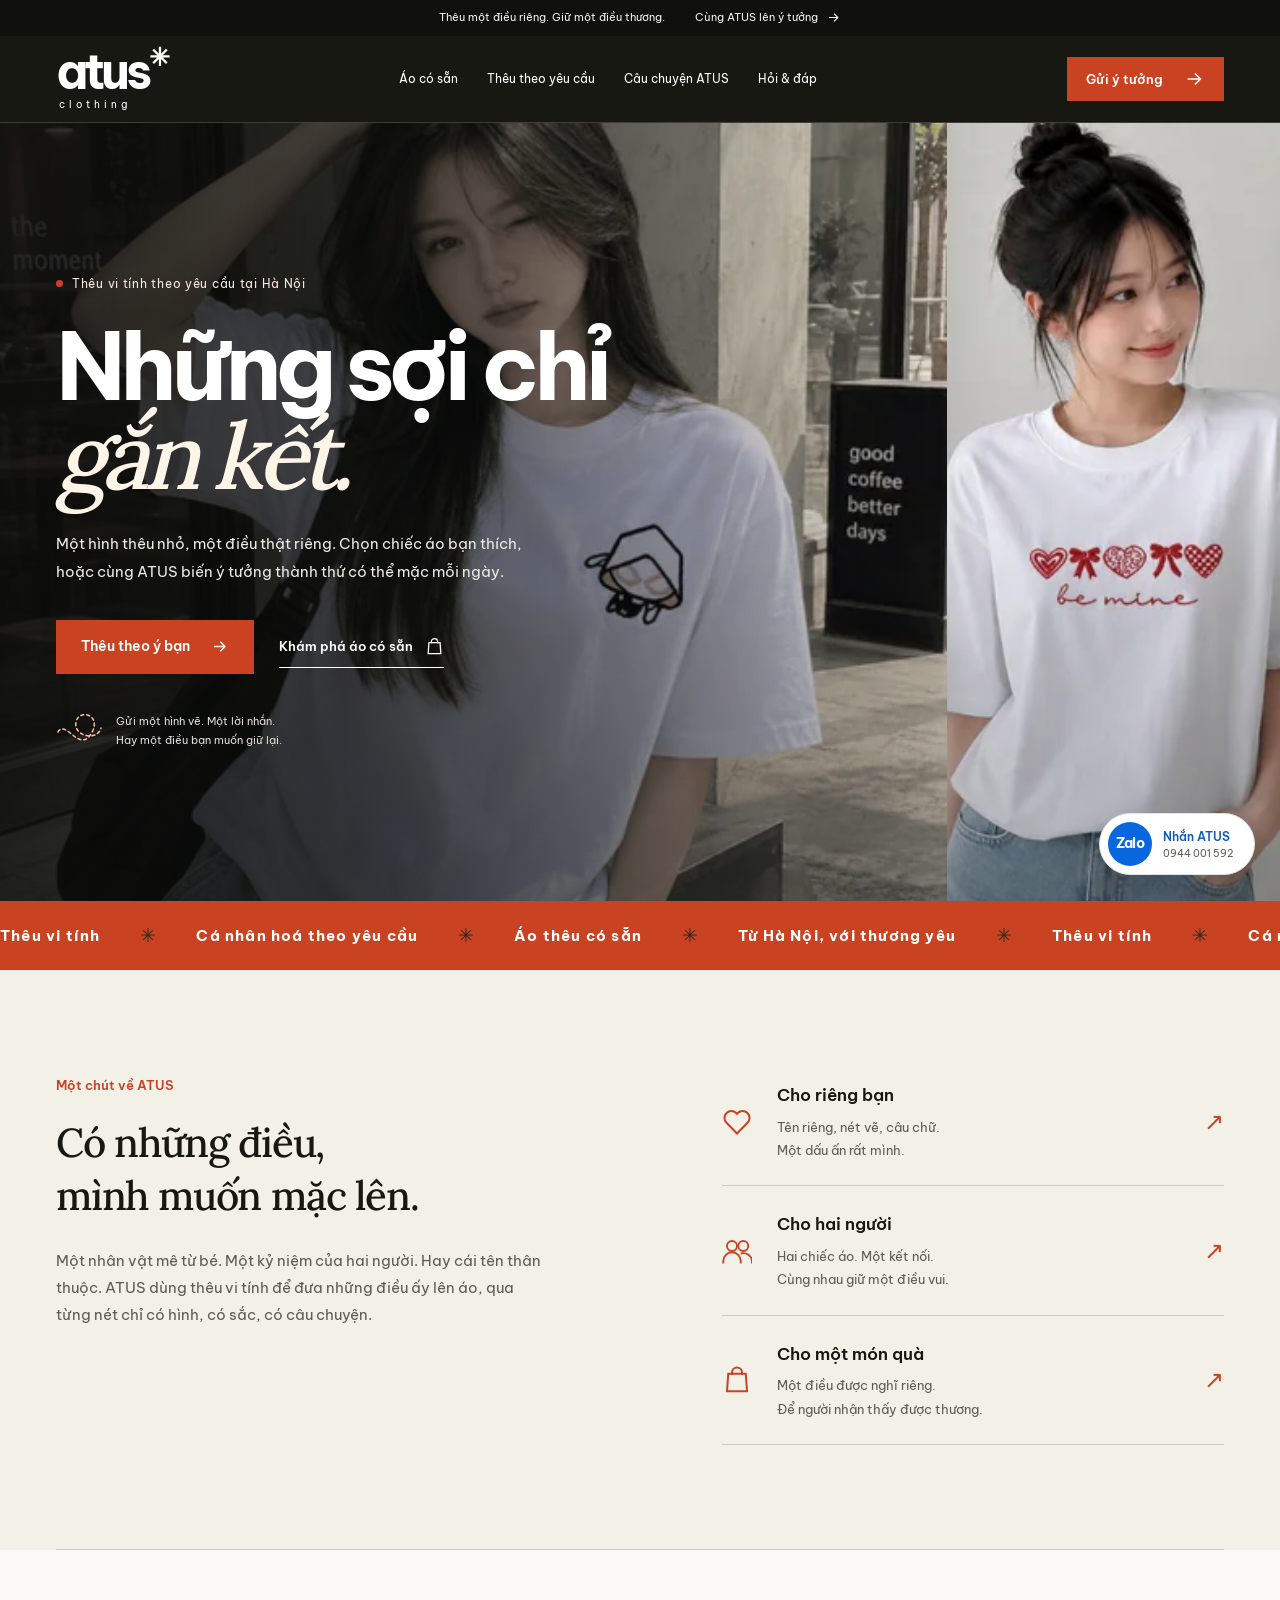
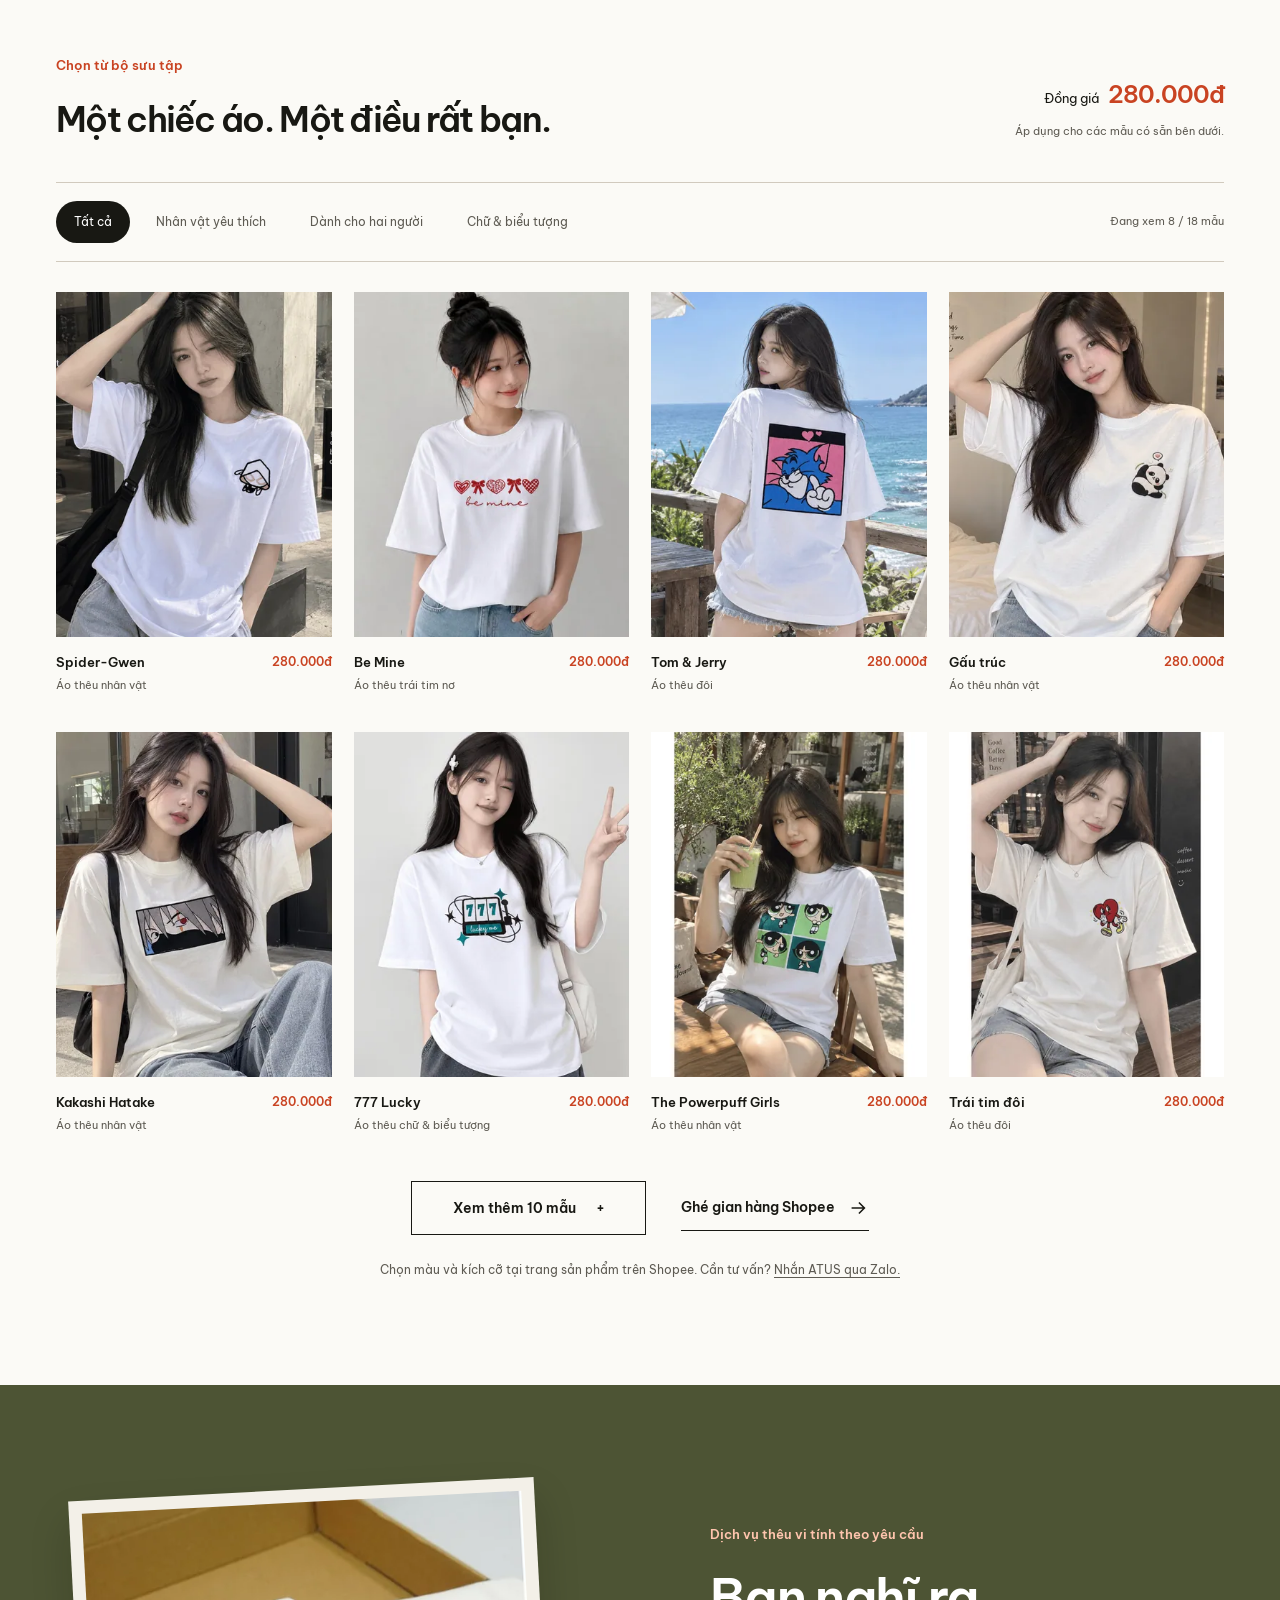
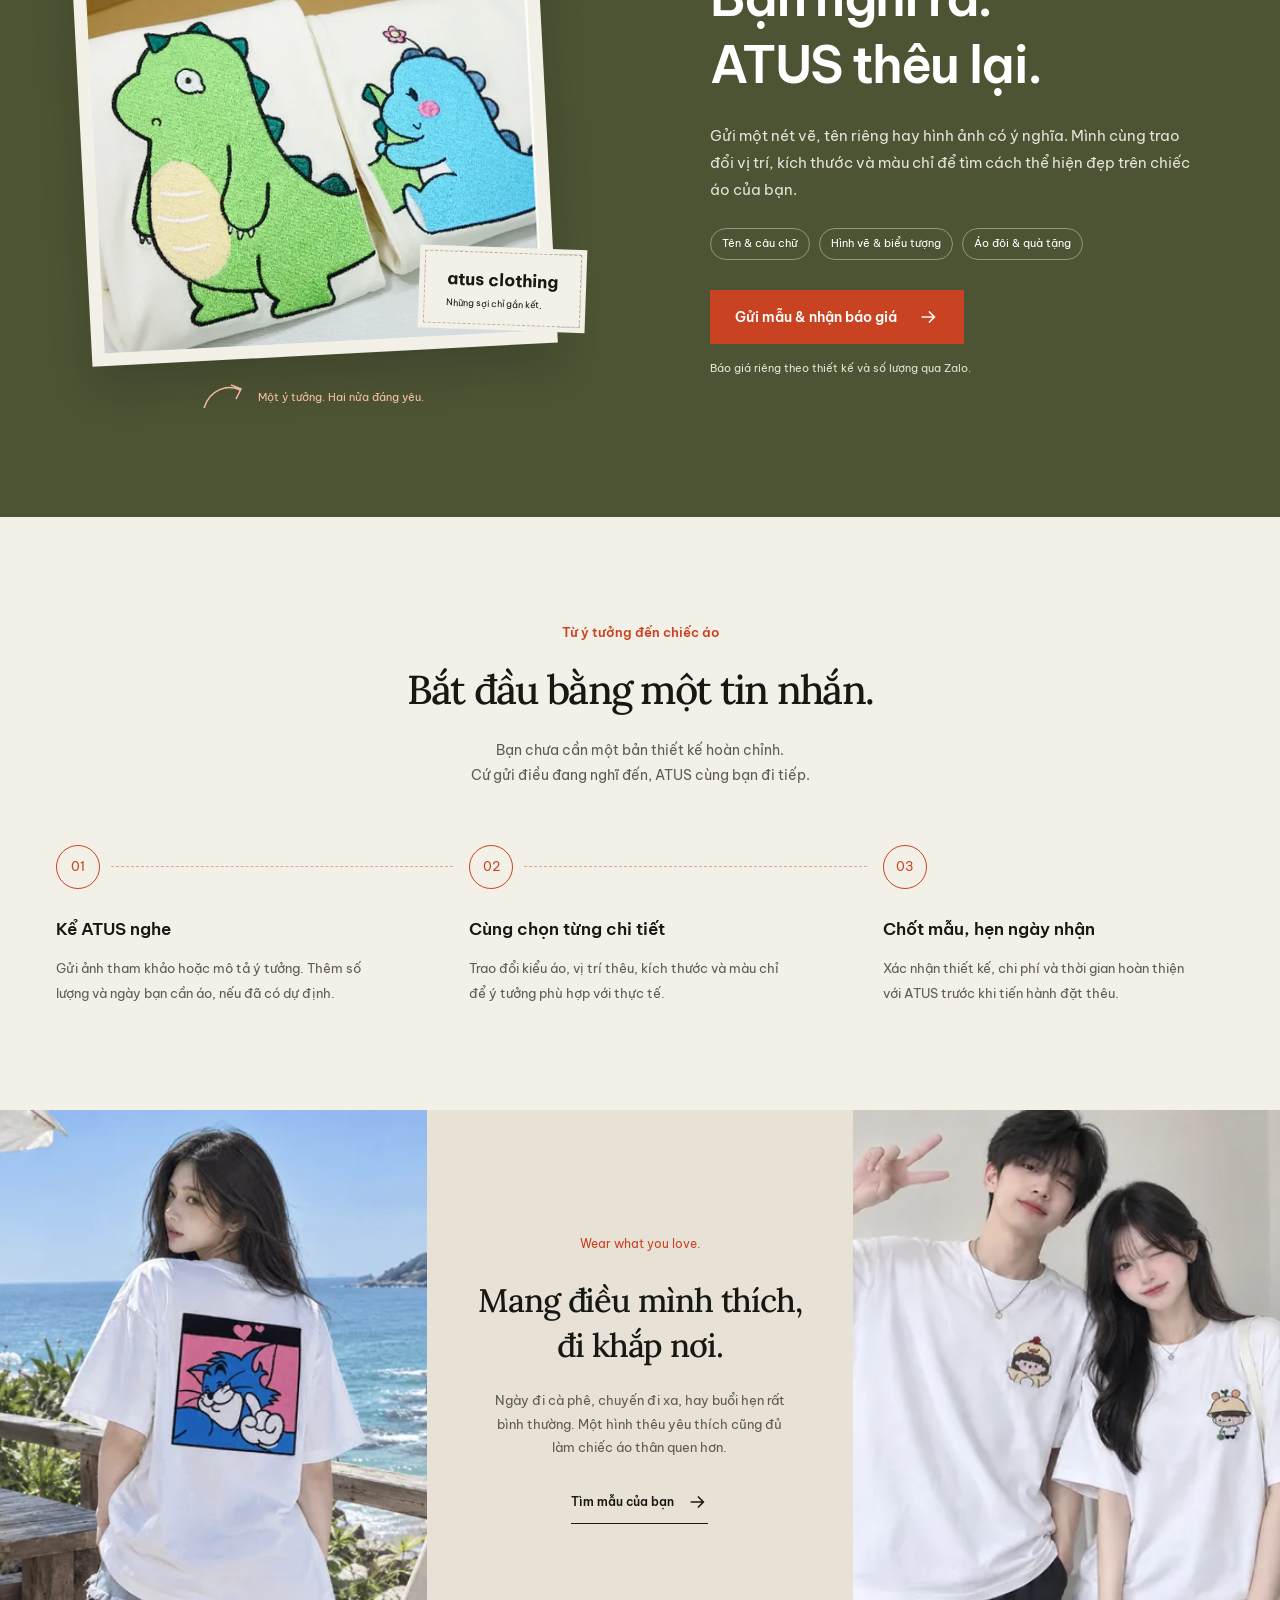
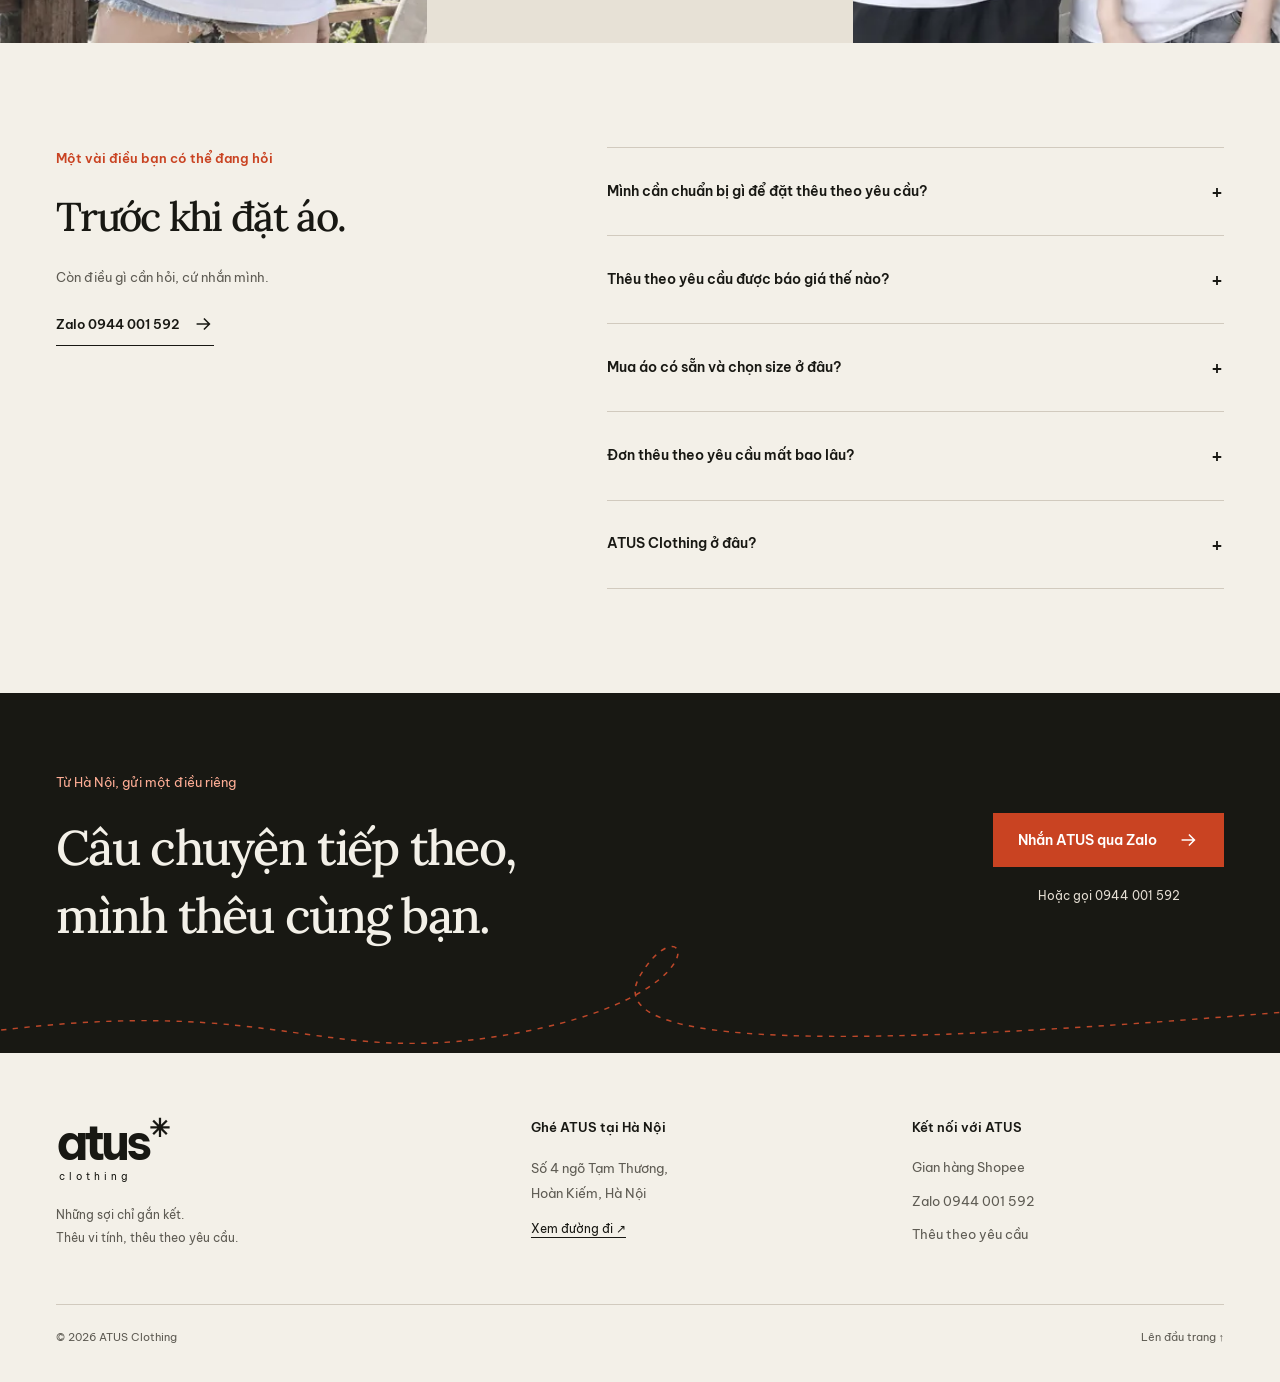
==== commit 3ec590e2: "update" ====
--- a/index.html
+++ b/index.html
@@ -5,7 +5,7 @@
   <meta name="viewport" content="width=device-width, initial-scale=1">
   <title>ATUS Clothing | Thêu vi tính theo yêu cầu tại Hà Nội</title>
   <meta name="description" content="ATUS Clothing — thêu vi tính, thêu áo theo yêu cầu tại Hà Nội. Khám phá 18 mẫu áo có sẵn đồng giá 280.000đ. Gửi ý tưởng và nhận báo giá qua Zalo 0944001592.">
-  <meta name="theme-color" content="#4b2431">
+  <meta name="theme-color" content="#181813">
   <link rel="canonical" href="https://gorgeous-dasik-37c46c.netlify.app/">
   <meta property="og:type" content="website">
   <meta property="og:locale" content="vi_VN">
@@ -87,7 +87,7 @@
     <section class="hero container" id="top" aria-labelledby="heroTitle">
       <div class="hero-copy">
         <p class="hero-location"><span class="status-dot" aria-hidden="true"></span>Thêu vi tính theo yêu cầu tại Hà Nội</p>
-        <h1 id="heroTitle">Những sợi chỉ<br>gắn kết.</h1>
+        <h1 id="heroTitle">Những sợi chỉ<br><em>gắn kết.</em></h1>
         <p class="hero-description">Một hình thêu nhỏ, một điều thật riêng. Chọn chiếc áo bạn thích, hoặc cùng ATUS biến ý tưởng thành thứ có thể mặc mỗi ngày.</p>
         <div class="hero-actions"><a class="button " href="https://zalo.me/0944001592" target="_blank" rel="noopener noreferrer">Thêu theo ý bạn <svg class="icon" viewBox="0 0 24 24" fill="none" stroke="currentColor" stroke-width="1.7" aria-hidden="true"><path d="M5 12h14m-6-6 6 6-6 6"/></svg></a><a class="text-link" href="#shop">Khám phá áo có sẵn <svg class="icon" viewBox="0 0 24 24" fill="none" stroke="currentColor" stroke-width="1.6" aria-hidden="true"><path d="M5 7h14l1 14H4L5 7Z"/><path d="M8 8V6a4 4 0 0 1 8 0v2"/></svg></a></div>
         <div class="hero-note"><svg width="48" height="38" viewBox="0 0 48 38" fill="none" aria-hidden="true"><path d="M2 20c8-13 21 21 33 2S23-4 20 10s21 20 25 6" stroke="currentColor" stroke-width="1.5" stroke-linecap="round" stroke-dasharray="3 3"/></svg><p>Gửi một hình vẽ. Một lời nhắn.<br>Hay một điều bạn muốn giữ lại.</p></div>
@@ -100,7 +100,7 @@
       </div>
     </section>
 
-    <div class="service-strip"><div class="container"><span>Thêu vi tính</span><i aria-hidden="true">✳</i><span>Cá nhân hoá theo yêu cầu</span><i aria-hidden="true">✳</i><span>Áo thêu có sẵn</span><i aria-hidden="true">✳</i><span>Từ Hà Nội, với thương yêu</span></div></div>
+    <div class="service-strip" role="region" aria-label="Thêu vi tính, áo thêu có sẵn, cá nhân hoá theo yêu cầu"><div class="service-track" aria-hidden="true"><span>Thêu vi tính</span><i>✳</i><span>Cá nhân hoá theo yêu cầu</span><i>✳</i><span>Áo thêu có sẵn</span><i>✳</i><span>Từ Hà Nội, với thương yêu</span><i>✳</i><span>Thêu vi tính</span><i>✳</i><span>Cá nhân hoá theo yêu cầu</span><i>✳</i><span>Áo thêu có sẵn</span><i>✳</i><span>Từ Hà Nội, với thương yêu</span><i>✳</i></div></div>
 
     <section class="story-section section-space container" id="story" aria-labelledby="storyTitle">
       <div class="story-intro"><span class="section-label">Một chút về ATUS</span><h2 id="storyTitle">Có những điều,<br>mình muốn mặc lên.</h2><p>Một nhân vật mê từ bé. Một kỷ niệm của hai người. Hay cái tên thân thuộc. ATUS dùng thêu vi tính để đưa những điều ấy lên áo, qua từng nét chỉ có hình, có sắc, có câu chuyện.</p></div>
--- a/styles.css
+++ b/styles.css
@@ -447,3 +447,138 @@
  .filter-button{padding-inline:10px;font-size:9px}
 }
 @media(prefers-reduced-motion:reduce){html{scroll-behavior:auto}*,*:before,*:after{animation:none!important;transition:none!important}}
+/* ATUS colour story: studio charcoal, vivid thread orange, olive fabric. */
+:root{--wine:#181813;--ink:#181813;--paper:#f3f0e8;--white:#fff;--butter:#f6d6a4;--sage:#4d5434;--muted:#5e5b53;--line:#d1cabe;--orange:#c94322}
+::selection{background:var(--orange);color:#fff}
+.button{background:var(--orange);border-color:var(--orange);color:#fff;border-radius:0;transition:background .24s,color .24s,transform .24s,box-shadow .24s}
+.button:hover{background:#c74020;border-color:#c74020;transform:translateY(-2px);box-shadow:0 9px 20px #a93f2929}
+.button .icon,.text-link .icon{transition:transform .24s}
+.button:hover .icon,.text-link:hover .icon{transform:translateX(4px)}
+.button-outline{background:transparent;color:var(--ink);border-color:var(--ink)}
+.button-outline:hover{background:var(--ink);border-color:var(--ink)}
+.button-light{background:var(--orange);border-color:var(--orange);color:#fff}
+.button-light:hover{background:#c74020;border-color:#c74020}
+.text-link:hover{color:var(--orange)}
+.section-label{color:var(--orange)}
+.announcement{background:#10110f;color:#f5f3ec}
+.announcement a:hover{color:#ffc2ae}
+.site-header{background:var(--ink);border-bottom:1px solid #ffffff29;color:#fff}
+.wordmark{color:#fff}
+.site-footer .wordmark{color:var(--ink)}
+.main-nav a:after{background:var(--orange)}
+.main-nav a:hover{color:#ffd4c8}
+.menu-toggle span{background:#fff}
+.header-actions>.button{background:var(--orange);border-color:var(--orange)}
+.hero{position:relative;isolation:isolate;display:flex;align-items:center;width:100%;max-width:none;min-height:700px;height:calc(100svh - 122px);padding:70px max(56px,calc((100vw - 1320px)/2));overflow:hidden;background:var(--ink);color:#fff}
+.hero::before{content:"";position:absolute;inset:0;z-index:1;background:linear-gradient(90deg,rgba(11,12,10,.88) 0%,rgba(11,12,10,.73) 27%,rgba(11,12,10,.34) 53%,transparent 78%),linear-gradient(0deg,rgba(11,12,10,.31),transparent 56%);pointer-events:none}
+.hero-copy{z-index:2;max-width:700px;padding:0}
+.hero-location{color:#f9ebe0;letter-spacing:.06em}
+.status-dot{background:var(--orange)}
+.hero h1{color:#fff;font-size:clamp(66px,7.3vw,112px);font-weight:700;line-height:.95;letter-spacing:-.065em}
+.hero h1 em{color:#fff4e8;font-family:var(--serif);font-size:.99em;font-weight:500}
+.hero-description{color:#eeece5;max-width:500px;font-size:15px;line-height:1.85;margin-top:30px}
+.hero-actions{margin-top:34px}
+.hero .text-link{color:#fff}
+.hero .text-link:hover{color:#ffbbaa}
+.hero-note{color:#ffbca7;margin-top:38px}
+.hero-note p{color:#dfddd5}
+.hero-art{position:absolute;z-index:0;inset:0;width:100%;height:100%;overflow:hidden}
+.hero-stitch,.hero-tag,.hero-photo figcaption{display:none}
+.hero-photo{position:absolute;transform:none;padding:0;background:none;box-shadow:none}
+.hero-photo-main{left:0;top:0;width:74%;height:100%}
+.hero-photo-secondary{left:auto;top:0;right:0;bottom:auto;width:26%;height:100%;z-index:0}
+.hero-photo img{width:100%;height:100%;object-fit:cover;object-position:center 34%}
+.hero-photo-secondary img{object-position:center 30%}
+.service-strip{overflow:hidden;background:var(--orange);color:#fff;border:0}
+.service-track{display:flex;align-items:center;gap:40px;width:max-content;min-height:69px;animation:atus-marquee 27s linear infinite;white-space:nowrap}
+.service-track span{font-size:15px;letter-spacing:.08em;font-weight:700}
+.service-track i{font-size:19px;font-style:normal;color:#2c2c1d}
+@keyframes atus-marquee{to{transform:translateX(calc(-50% - 20px))}}
+.service-strip:hover .service-track{animation-play-state:paused}
+.story-section{border-bottom:1px solid var(--line)}
+.story-intro h2{color:var(--ink)}
+.occasion>.icon,.occasion-link{color:var(--orange)}
+.occasion:hover .occasion-link{transform:translate(3px,-3px)}
+.occasion-link{transition:transform .22s}
+.collection-section{background:#fbfaf6}
+.collection-note .price-label b,.product-price{color:var(--orange)}
+.filter-button.is-active{background:var(--ink);color:#fff}
+.filter-button:hover{border-color:var(--orange);color:var(--orange)}
+.product-photo{background:#e7e0d6}
+.product-image{transition:transform .55s ease,filter .55s ease}
+.product-photo:hover .product-image{transform:scale(1.06);filter:saturate(1.07)}
+.quick-view{border-radius:0}
+.quick-view:hover{background:var(--orange);color:#fff}
+.custom-section{background:var(--sage);color:#fff}
+.custom-copy h2{color:#fff}
+.custom-copy .section-label,.custom-art-caption{color:#ffc5ae}
+.custom-copy>p:not(.custom-small),.custom-small{color:#e4e4d8}
+.custom-options span{border-color:#d3d7c180;color:#fff}
+.custom-mount{background:var(--paper);box-shadow:0 22px 40px #10120d30}
+.fabric-label{color:var(--ink)}
+.process-list .step-number{color:var(--orange);border-color:var(--orange)}
+.process-list li:not(:last-child)::before{border-color:#e9a38f}
+.lookbook{background:#e7e1d6}
+.lookbook-note>span{color:var(--orange)}
+.lookbook-note .text-link{color:var(--ink)}
+.faq-list summary:hover{color:var(--orange)}
+.closing-section{background:var(--ink)}
+.closing-section .section-label{color:#ffae96}
+.closing-action>a:last-child{color:#e5ded3}
+.closing-thread{color:#e6532f;opacity:.8}
+.site-footer{background:var(--paper)}
+.zalo-float:hover{transform:translateY(-3px)}
+.zalo-float{transition:transform .2s,box-shadow .2s}
+.product-dialog{background:var(--paper)}
+.product-dialog::backdrop{background:#12120dcc}
+@media(prefers-reduced-motion:no-preference){
+ .hero-copy{animation:atus-hero-text .8s both}
+ .hero-photo-main{animation:atus-hero-image 1.1s both}
+ .hero-photo-secondary{animation:atus-hero-side 1.1s .12s both}
+ .js-ready .reveal-pending{opacity:0;transform:translateY(22px)}
+ .js-ready .reveal-pending.is-visible{opacity:1;transform:none}
+ .js-ready .reveal-pending{transition:opacity .68s ease,transform .68s ease}
+ @keyframes atus-hero-text{from{opacity:0;transform:translateY(20px)}to{opacity:1;transform:none}}
+ @keyframes atus-hero-image{from{opacity:.7;transform:scale(1.05)}to{opacity:1;transform:scale(1)}}
+ @keyframes atus-hero-side{from{opacity:0;transform:translateX(24px)}to{opacity:1;transform:translateX(0)}}
+}
+@media(max-width:900px){
+ .js-ready .main-nav{background:var(--ink);border-color:#ffffff29;box-shadow:0 14px 20px #18181330}
+ .hero{min-height:640px;height:calc(100svh - 112px);padding-inline:36px}
+ .hero h1{font-size:clamp(60px,8vw,80px)}
+ .hero-photo-main{width:74%;height:100%;left:0;top:0}
+ .hero-photo-secondary{width:26%;height:100%;right:0;top:0;bottom:auto}
+ .hero-photo img{height:100%}
+ .hero::before{background:linear-gradient(90deg,rgba(11,12,10,.88),rgba(11,12,10,.65) 44%,rgba(11,12,10,.2) 78%),linear-gradient(0deg,rgba(11,12,10,.28),transparent 60%)}
+ .service-track{min-height:60px;gap:30px}
+ .service-track span{font-size:12px}
+}
+@media(max-width:600px){
+ .hero{min-height:690px;height:calc(100svh - 103px);padding:45px 20px 65px;align-items:flex-end}
+ .hero::before{background:linear-gradient(0deg,rgba(11,12,10,.91) 0%,rgba(11,12,10,.75) 24%,rgba(11,12,10,.16) 78%),linear-gradient(90deg,rgba(11,12,10,.17),transparent 80%)}
+ .hero h1{font-size:clamp(49px,12vw,69px);line-height:.98;letter-spacing:-.055em}
+ .hero-location{font-size:9px;margin-bottom:15px}
+ .hero-description{color:#f4f2eb;font-size:12px;line-height:1.8;margin-top:20px}
+ .hero-actions{gap:12px 18px;margin-top:22px}
+ .hero-actions .button{font-size:11px}
+ .hero-actions .text-link{font-size:10px}
+ .hero-art{position:absolute;inset:0;width:100%;height:100%;max-width:none;margin:0}
+ .hero-photo-main{width:100%;height:100%;top:0;left:0}
+ .hero-photo-main img{object-position:50% 28%;height:100%}
+ .hero-photo-secondary{display:none}
+ .service-track{min-height:54px;gap:24px}
+ .service-track span{font-size:11px}
+ .service-track i{font-size:15px}
+ .custom-copy h2{color:#fff}
+ .custom-options span{border-color:#d3d7c180}
+ .site-footer .wordmark{color:var(--ink)}
+}
+@media(max-width:360px){
+ .hero{min-height:610px}
+ .hero h1{font-size:48px}
+}
+@media(prefers-reduced-motion:reduce){
+ .service-track{animation:none}
+ .hero-copy,.hero-photo-main,.hero-photo-secondary{animation:none}
+ .js-ready .reveal-pending{opacity:1;transform:none;transition:none}
+}
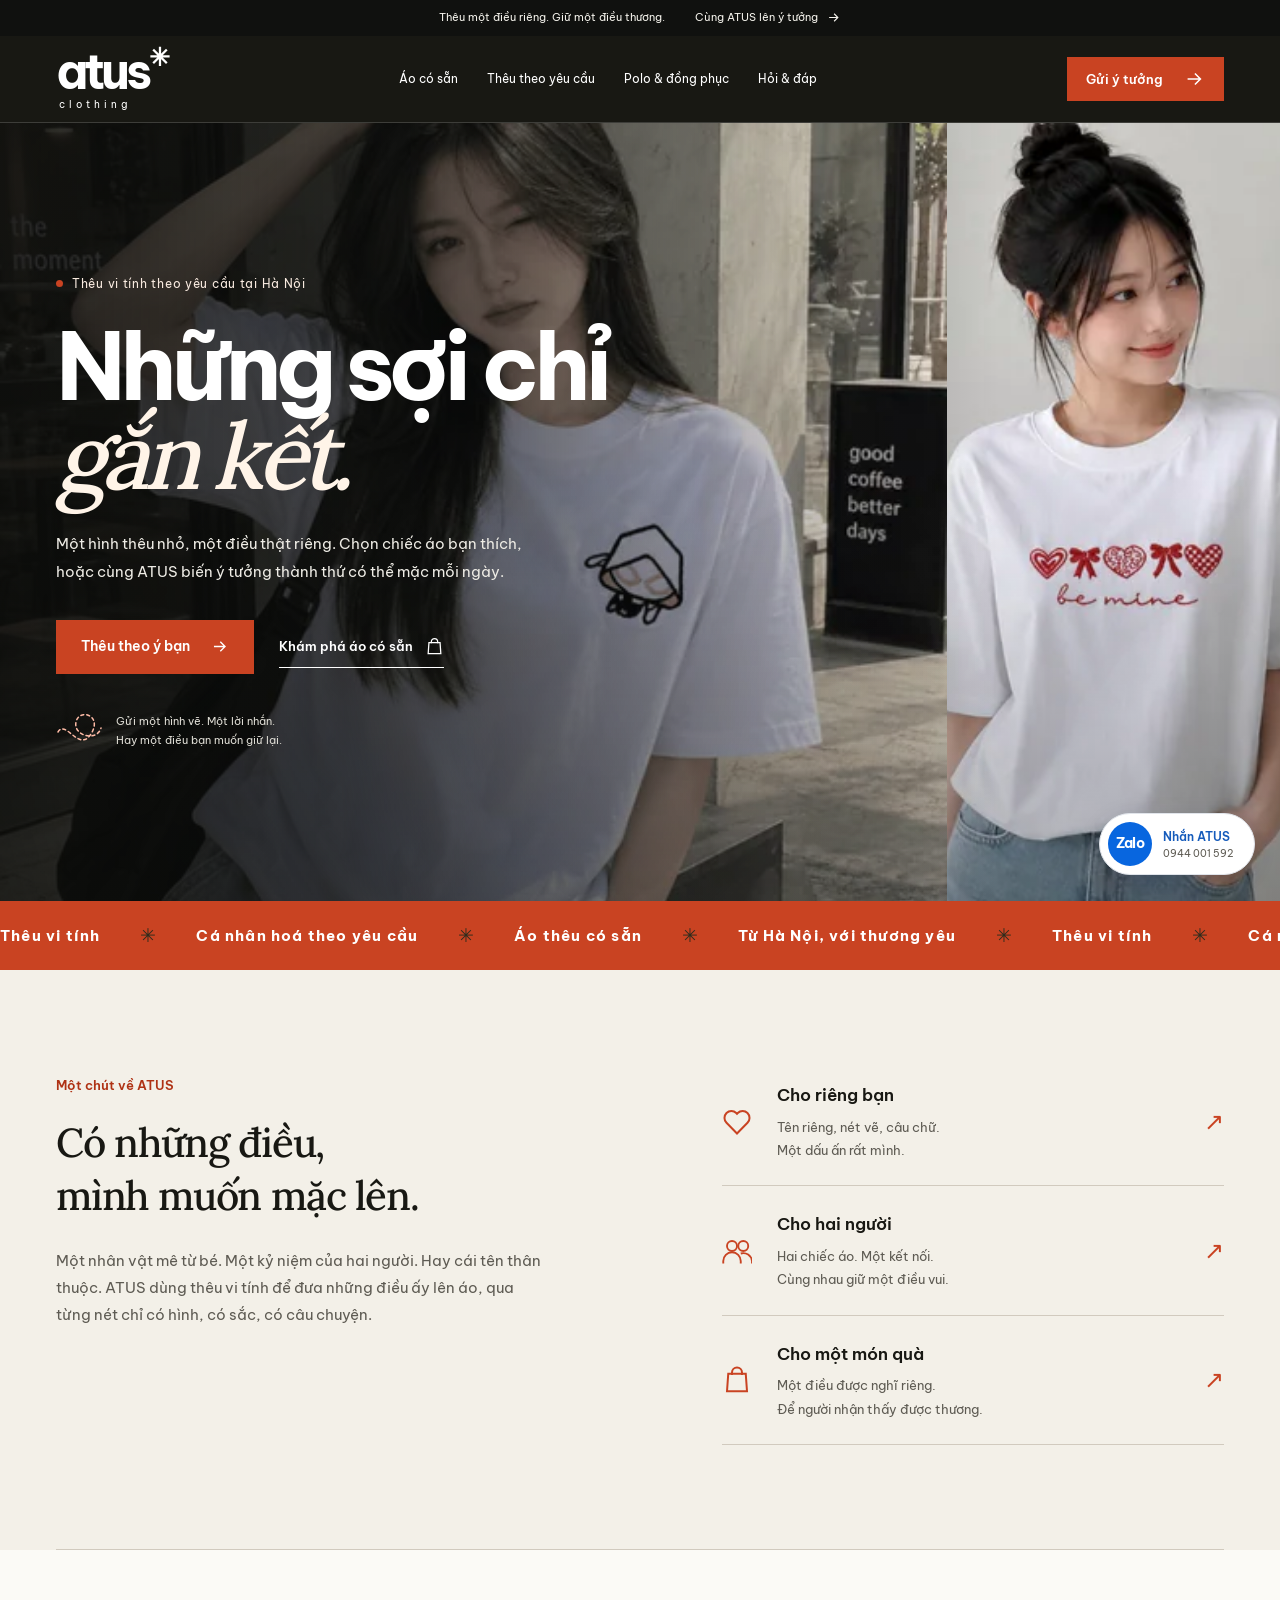
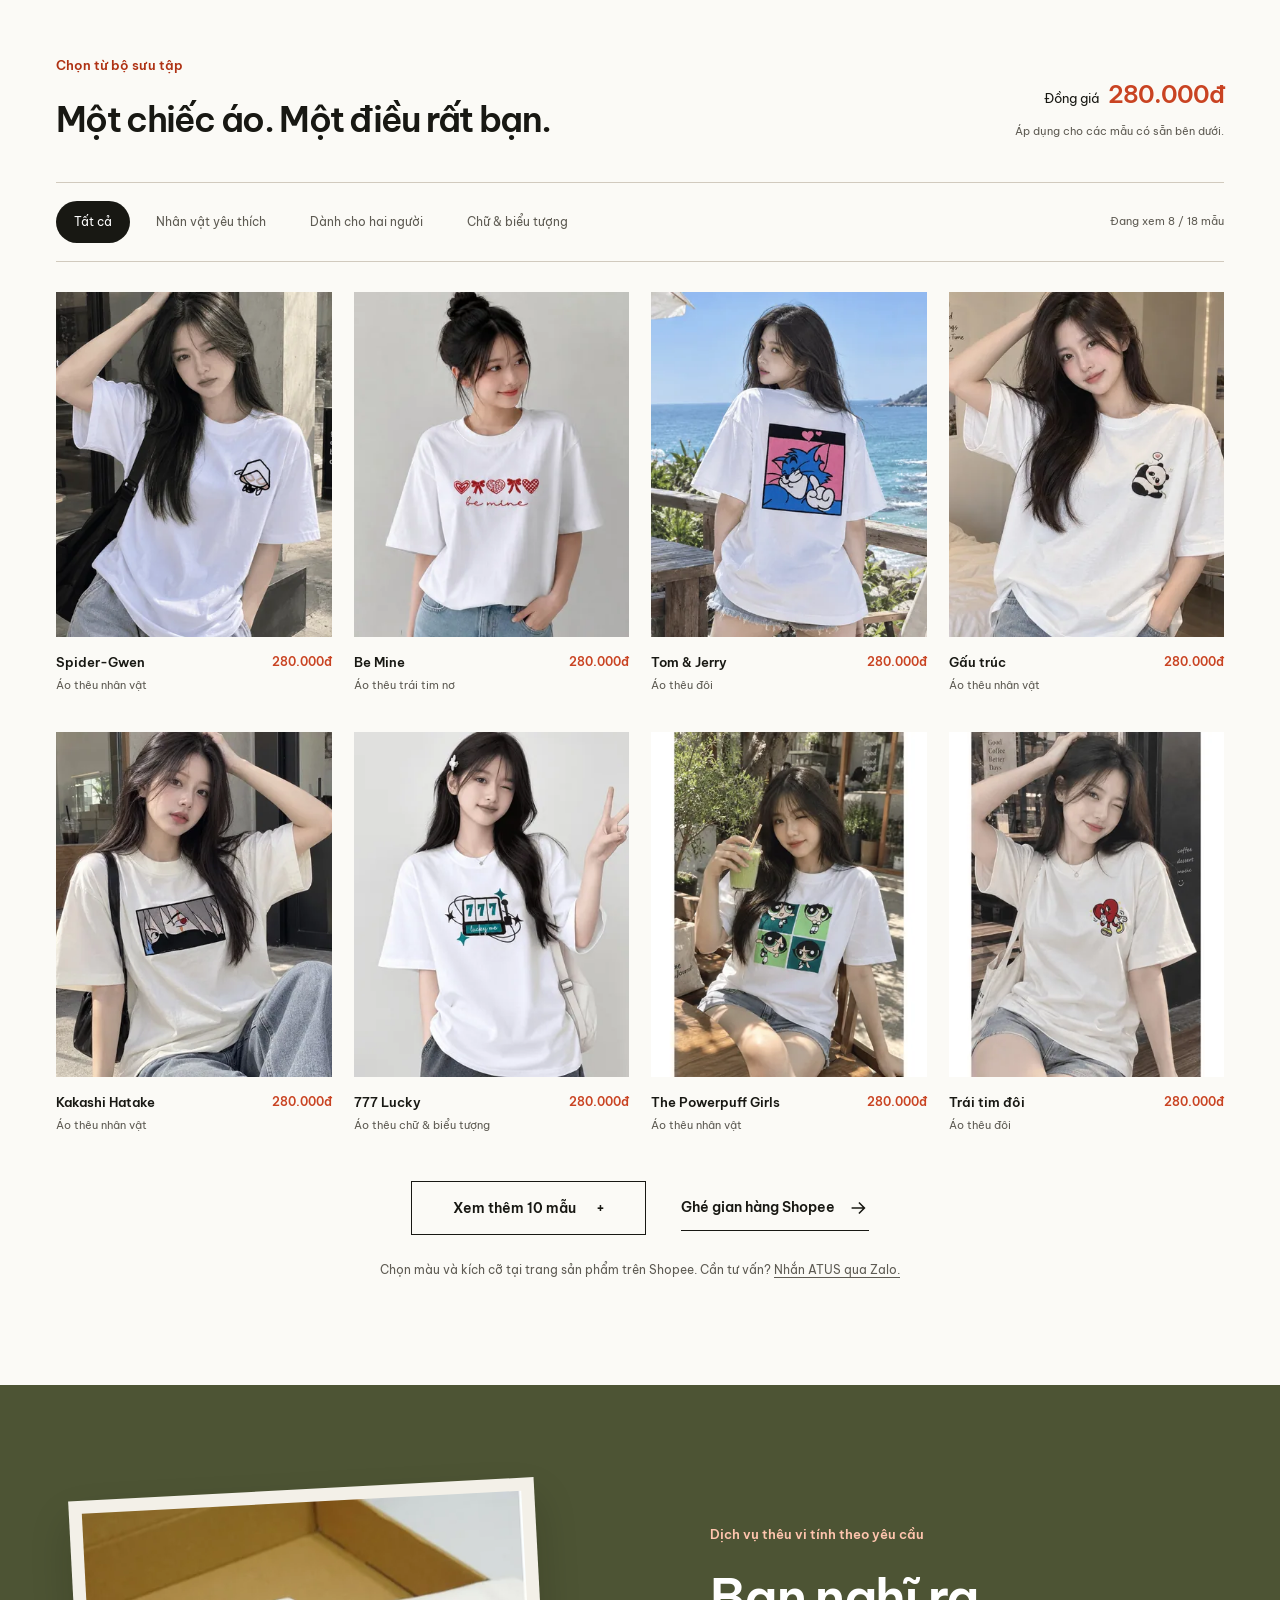
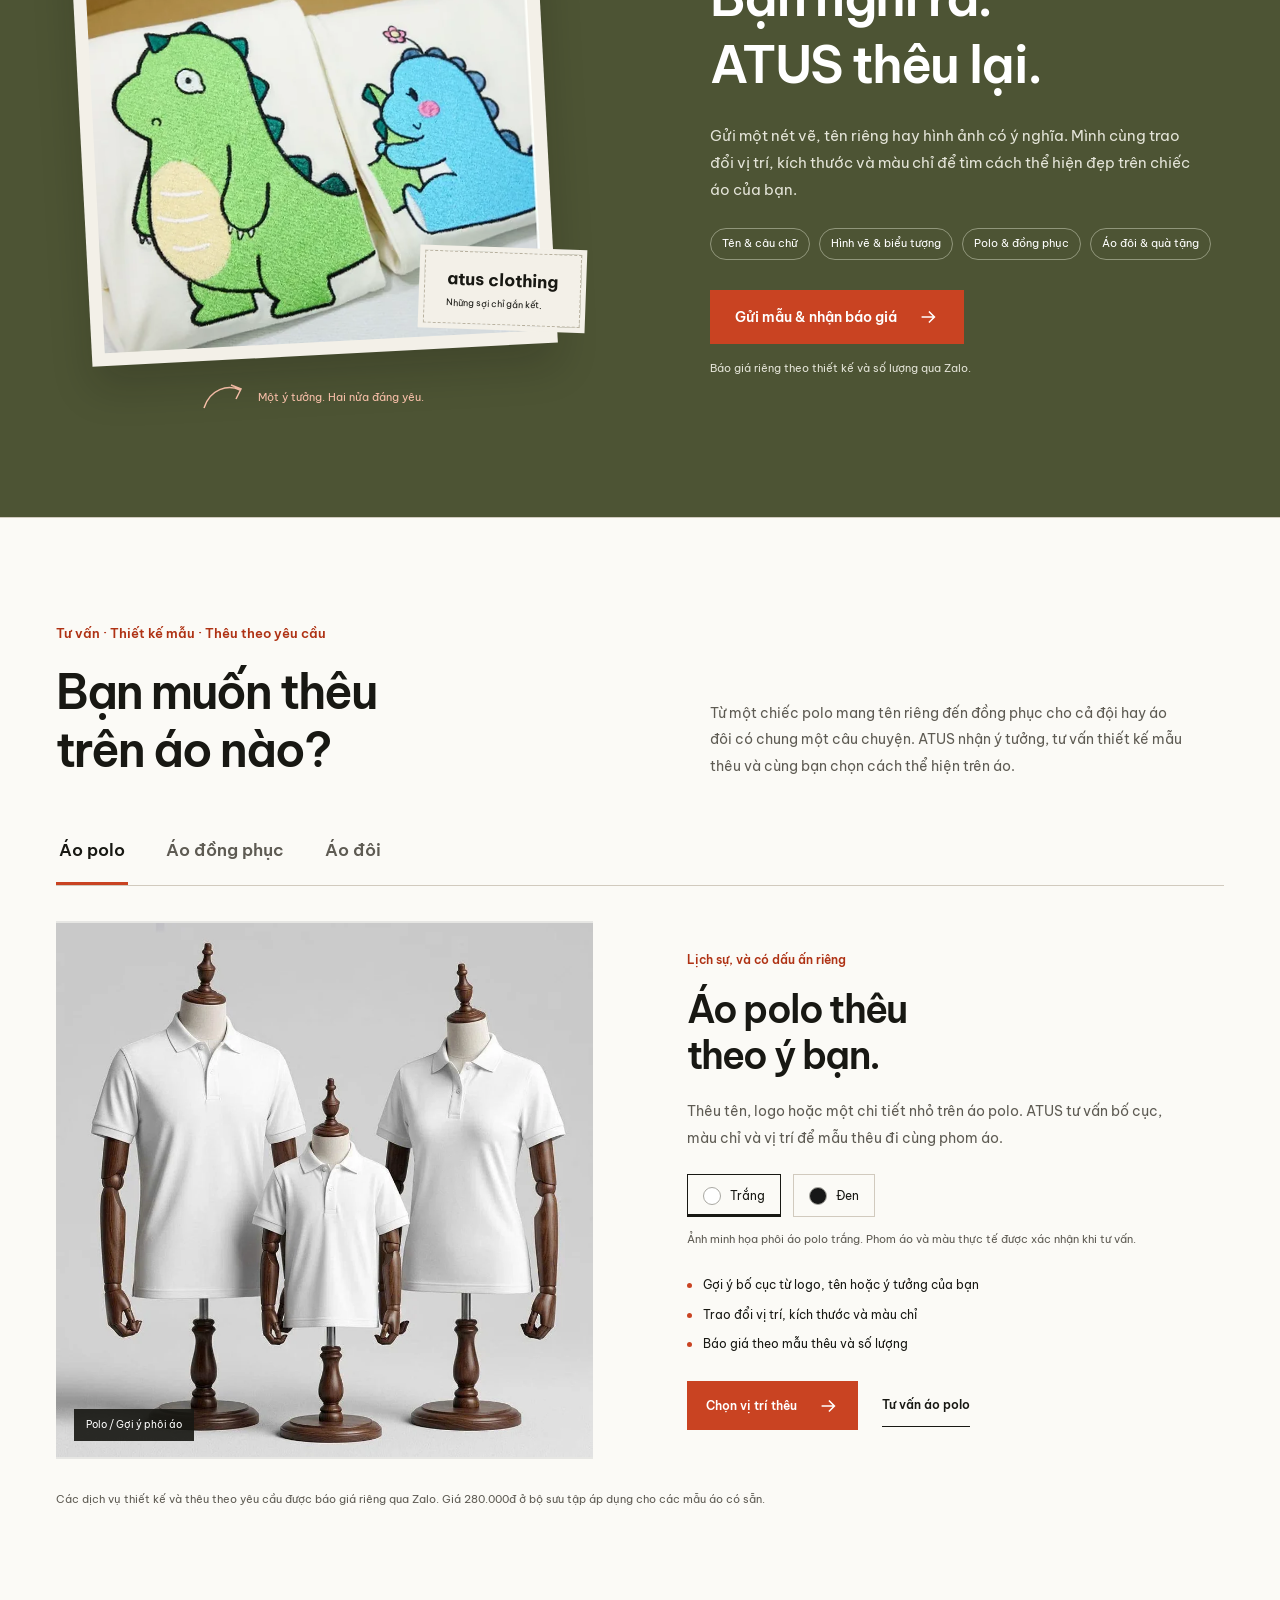
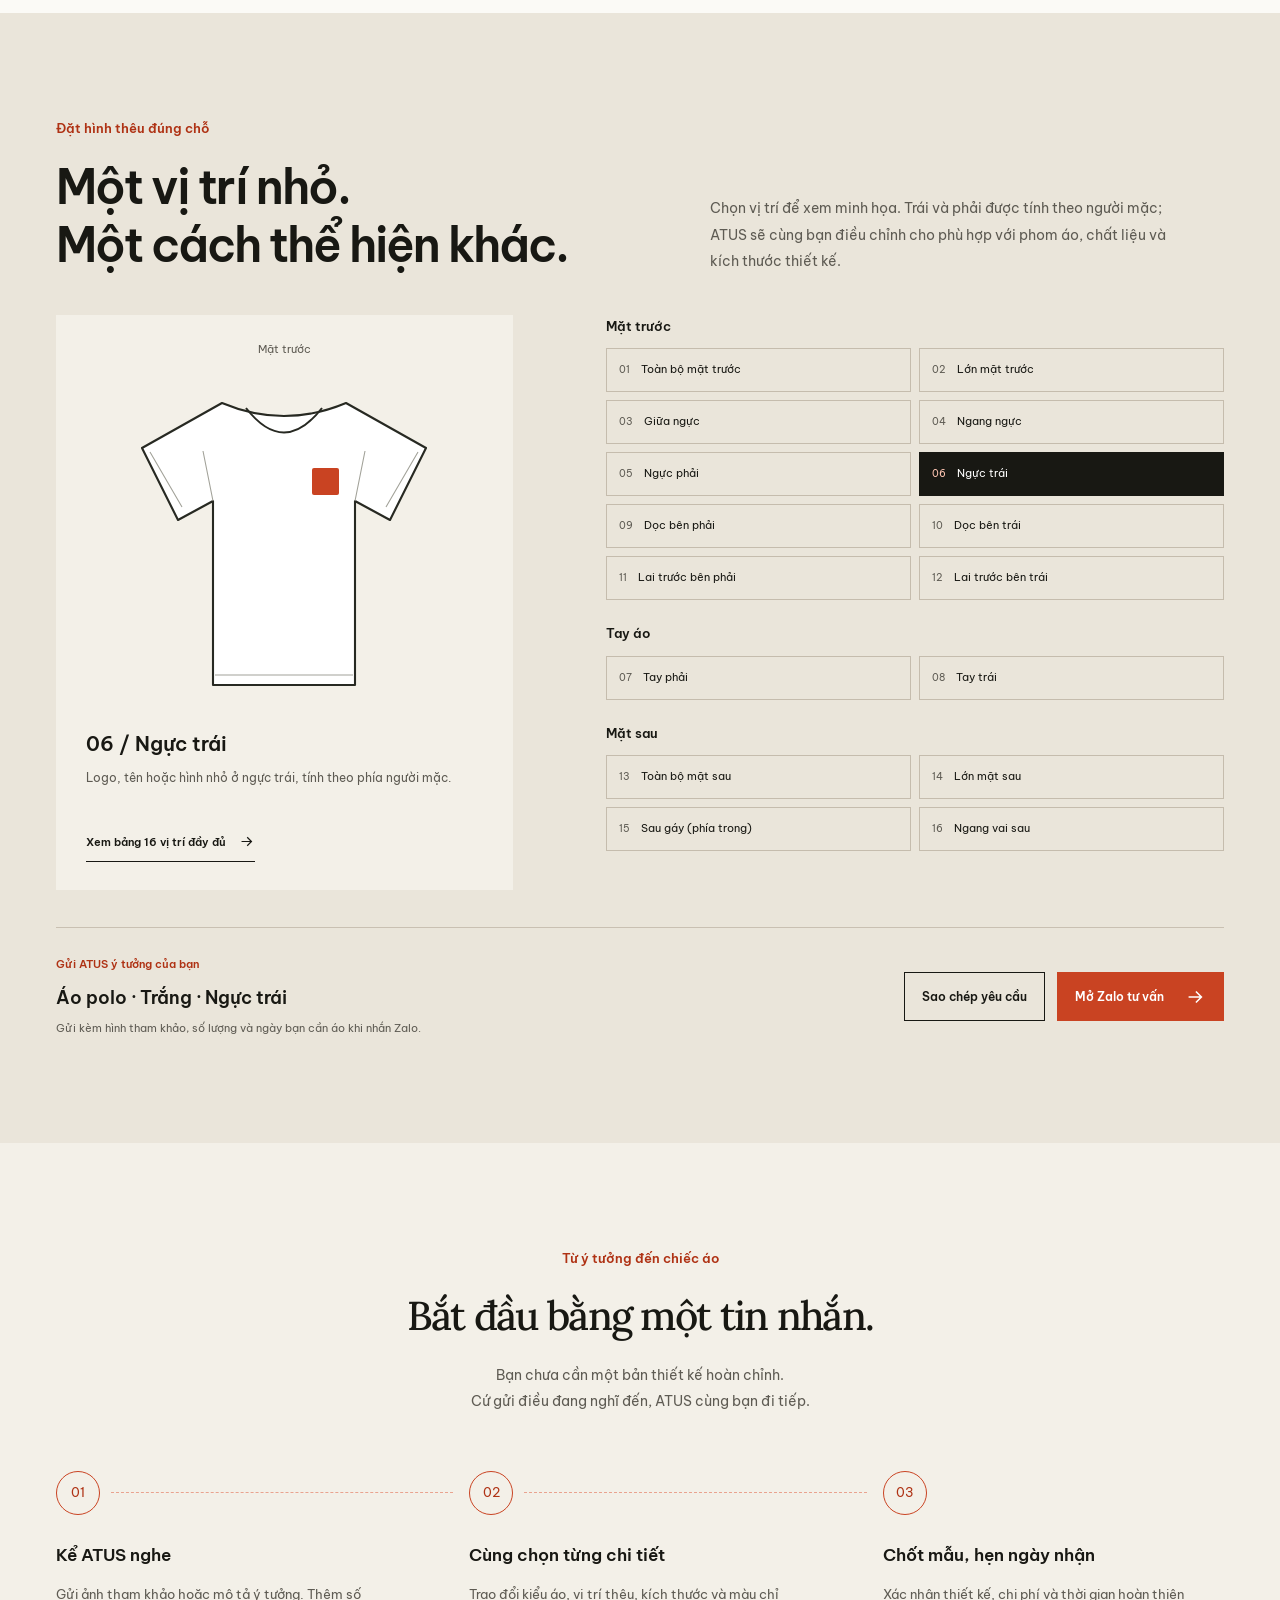
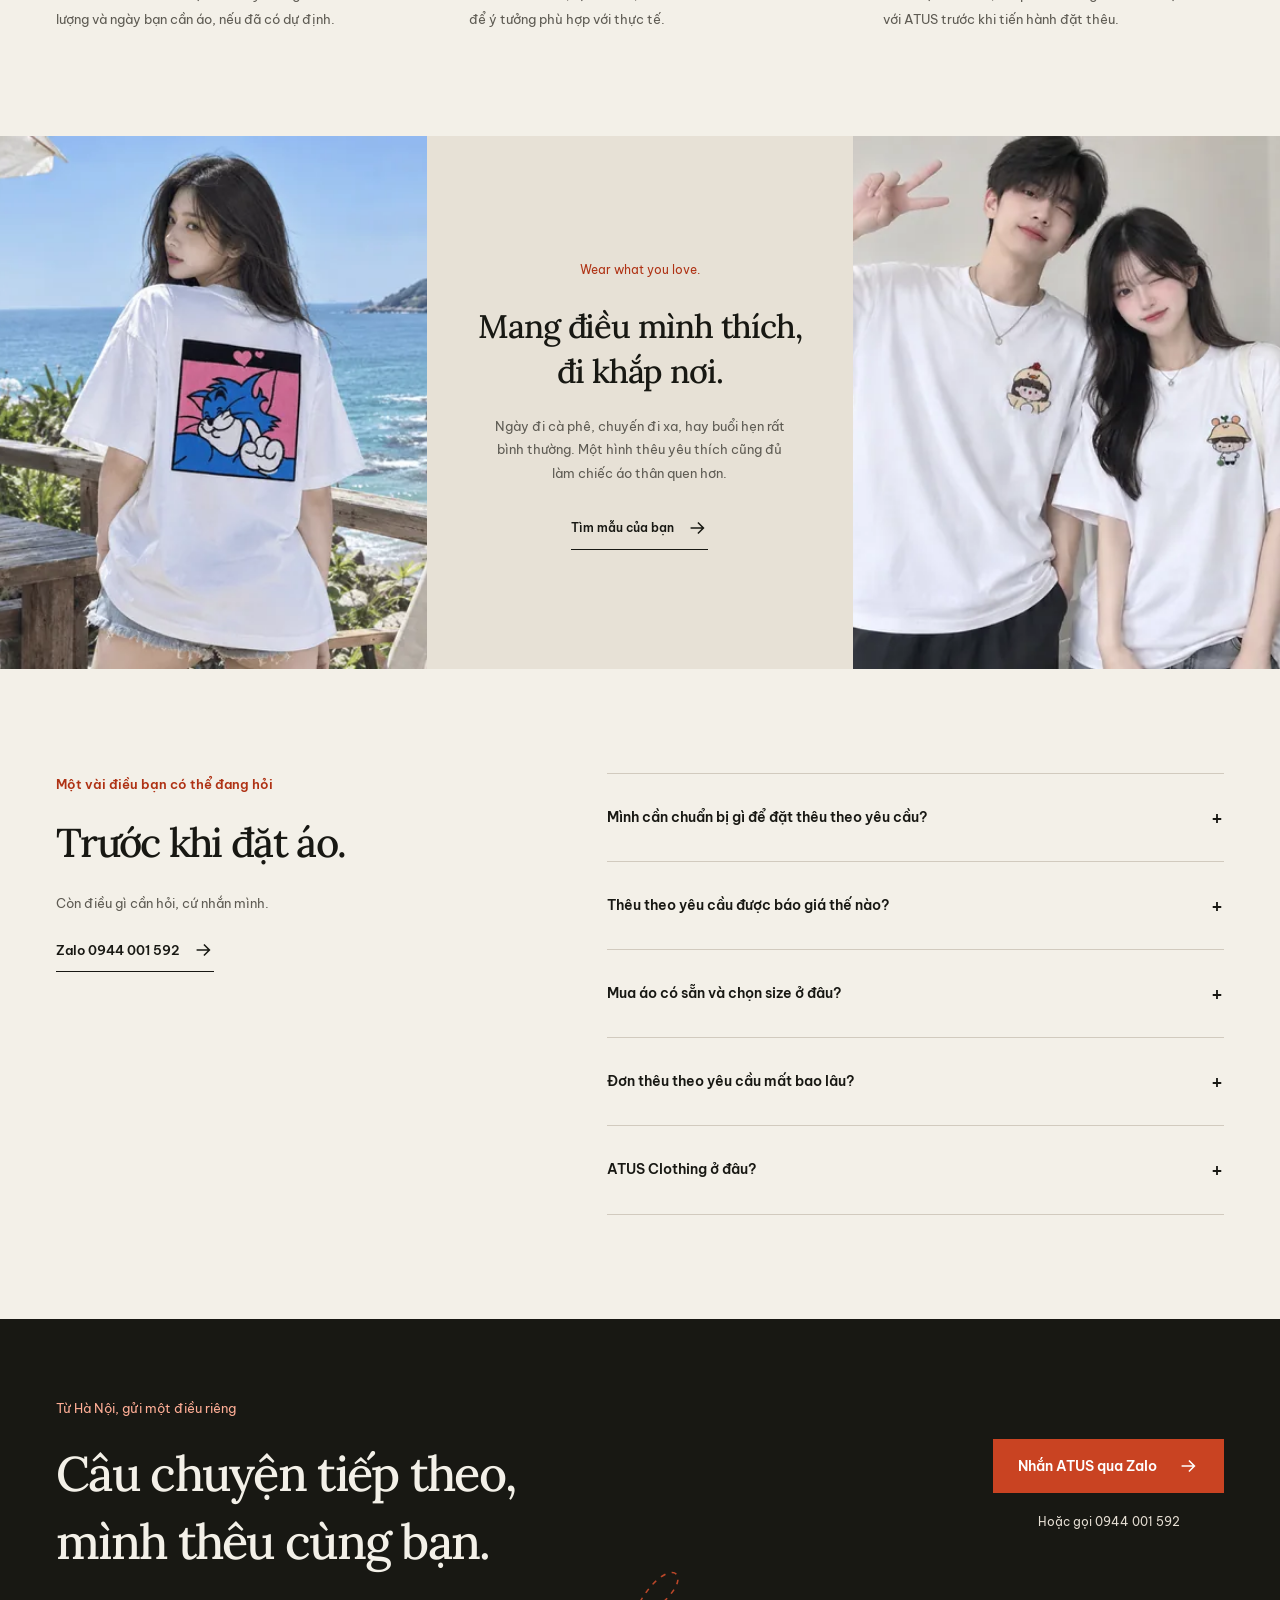
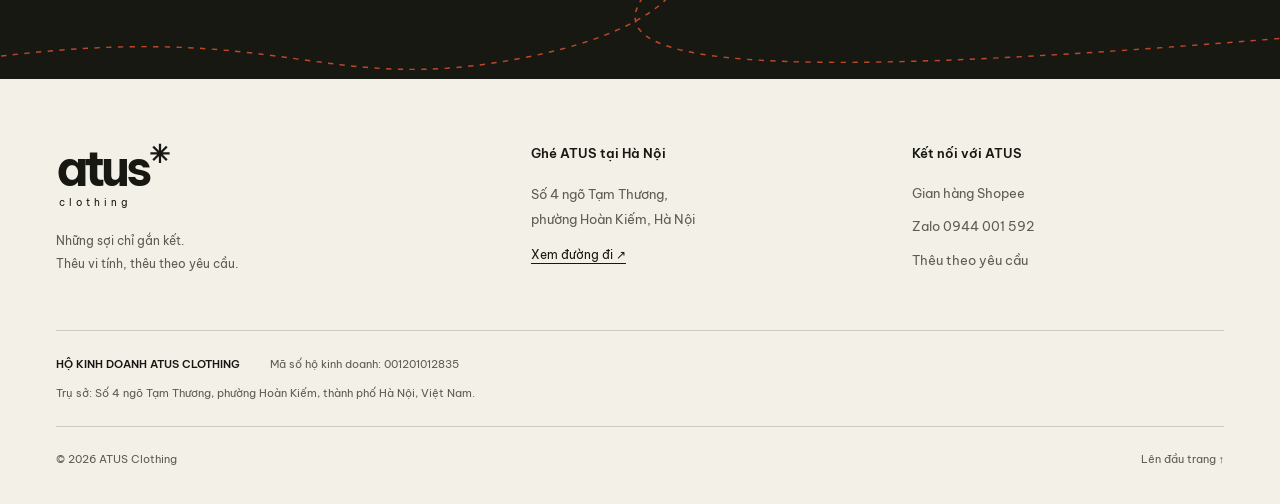
==== commit 1ff434f7: "Add custom embroidery services and placement guide" ====
--- a/index.html
+++ b/index.html
@@ -4,7 +4,7 @@
   <meta charset="UTF-8">
   <meta name="viewport" content="width=device-width, initial-scale=1">
   <title>ATUS Clothing | Thêu vi tính theo yêu cầu tại Hà Nội</title>
-  <meta name="description" content="ATUS Clothing — thêu vi tính, thêu áo theo yêu cầu tại Hà Nội. Khám phá 18 mẫu áo có sẵn đồng giá 280.000đ. Gửi ý tưởng và nhận báo giá qua Zalo 0944001592.">
+  <meta name="description" content="ATUS Clothing nhận tư vấn, thiết kế mẫu và thêu áo polo, đồng phục, áo đôi theo yêu cầu tại Hà Nội. Áo thêu có sẵn 280.000đ. Zalo 0944001592.">
   <meta name="theme-color" content="#181813">
   <link rel="canonical" href="https://gorgeous-dasik-37c46c.netlify.app/">
   <meta property="og:type" content="website">
@@ -24,7 +24,9 @@
   <link rel="icon" href="assets/favicon.svg" type="image/svg+xml">
   <link rel="preload" href="assets/fonts/be-vietnam-pro-400.ttf" as="font" type="font/ttf" crossorigin>
   <link rel="stylesheet" href="styles.css">
+  <link rel="stylesheet" href="services.css">
   <script src="script.js" defer></script>
+  <script src="services.js" defer></script>
   <script type="application/ld+json">{
   "@context": "https://schema.org",
   "@graph": [
@@ -42,13 +44,15 @@
       "@type": "ClothingStore",
       "@id": "https://gorgeous-dasik-37c46c.netlify.app/#store",
       "name": "ATUS Clothing",
+      "legalName": "HỘ KINH DOANH ATUS CLOTHING",
+      "identifier": {"@type": "PropertyValue", "propertyID": "Mã số hộ kinh doanh", "value": "001201012835"},
       "url": "https://gorgeous-dasik-37c46c.netlify.app/",
       "image": "https://gorgeous-dasik-37c46c.netlify.app/assets/products/03-spider-gwen.jpg",
       "telephone": "+84944001592",
       "description": "Thêu vi tính, thêu áo theo yêu cầu và áo thêu có sẵn tại Hà Nội.",
       "address": {
         "@type": "PostalAddress",
-        "streetAddress": "Số 4 ngõ Tạm Thương, Hoàn Kiếm",
+        "streetAddress": "Số 4 ngõ Tạm Thương, phường Hoàn Kiếm",
         "addressLocality": "Hà Nội",
         "addressCountry": "VN"
       },
@@ -59,7 +63,8 @@
     {
       "@type": "Service",
       "name": "Thêu vi tính theo yêu cầu",
-      "serviceType": "Thêu áo theo yêu cầu",
+      "serviceType": "Tư vấn, thiết kế mẫu thêu và thêu áo theo yêu cầu",
+      "description": "Nhận tư vấn thiết kế mẫu thêu trên áo polo, áo đồng phục và áo đôi; lựa chọn vị trí, màu chỉ, kích thước và báo giá theo yêu cầu.",
       "provider": {
         "@id": "https://gorgeous-dasik-37c46c.netlify.app/#store"
       },
@@ -78,7 +83,7 @@
   <header class="site-header">
     <div class="header-inner container">
       <a class="wordmark" href="#top" aria-label="ATUS Clothing — Trang chủ"><span class="wordmark-main">atus<span class="wordmark-thread" aria-hidden="true">✳</span></span><span class="wordmark-sub">clothing</span></a>
-      <nav class="main-nav" id="mainNav" aria-label="Điều hướng chính"><a href="#shop">Áo có sẵn</a><a href="#custom">Thêu theo yêu cầu</a><a href="#story">Câu chuyện ATUS</a><a href="#faq">Hỏi & đáp</a></nav>
+      <nav class="main-nav" id="mainNav" aria-label="Điều hướng chính"><a href="#shop">Áo có sẵn</a><a href="#custom">Thêu theo yêu cầu</a><a href="#services">Polo & đồng phục</a><a href="#faq">Hỏi & đáp</a></nav>
       <div class="header-actions"><a class="button button-small" href="https://zalo.me/0944001592" target="_blank" rel="noopener noreferrer">Gửi ý tưởng <svg class="icon" viewBox="0 0 24 24" fill="none" stroke="currentColor" stroke-width="1.7" aria-hidden="true"><path d="M5 12h14m-6-6 6 6-6 6"/></svg></a><button class="menu-toggle" type="button" aria-expanded="false" aria-controls="mainNav" aria-label="Mở menu" hidden><span></span><span></span></button></div>
     </div>
   </header>
@@ -269,7 +274,64 @@
     <section class="custom-section section-space" id="custom" aria-labelledby="customTitle">
       <div class="container custom-layout">
         <div class="custom-art"><div class="custom-mount"><img class="custom-image" src="assets/products/web/06-dino-couple.webp" srcset="assets/products/web/06-dino-couple-480.webp 480w, assets/products/web/06-dino-couple.webp 960w" sizes="(max-width: 600px) 50vw, (max-width: 1000px) 40vw, 24vw" width="960" height="960" alt="Cận cảnh hai hình thêu khủng long trên áo ATUS" loading="lazy" decoding="async"><span class="fabric-label"><span>atus clothing</span><span>Những sợi chỉ gắn kết.</span></span></div><div class="custom-art-caption"><svg width="45" height="30" viewBox="0 0 45 30" fill="none" aria-hidden="true"><path d="M3 25c6-19 24-24 36-18m-9-5 10 4-5 10" stroke="currentColor" stroke-width="1.5"/></svg><span>Một ý tưởng. Hai nửa đáng yêu.</span></div></div>
-        <div class="custom-copy"><span class="section-label">Dịch vụ thêu vi tính theo yêu cầu</span><h2 id="customTitle">Bạn nghĩ ra.<br>ATUS thêu lại.</h2><p>Gửi một nét vẽ, tên riêng hay hình ảnh có ý nghĩa. Mình cùng trao đổi vị trí, kích thước và màu chỉ để tìm cách thể hiện đẹp trên chiếc áo của bạn.</p><div class="custom-options"><span>Tên & câu chữ</span><span>Hình vẽ & biểu tượng</span><span>Áo đôi & quà tặng</span></div><a class="button " href="https://zalo.me/0944001592" target="_blank" rel="noopener noreferrer">Gửi mẫu & nhận báo giá <svg class="icon" viewBox="0 0 24 24" fill="none" stroke="currentColor" stroke-width="1.7" aria-hidden="true"><path d="M5 12h14m-6-6 6 6-6 6"/></svg></a><p class="custom-small">Báo giá riêng theo thiết kế và số lượng qua Zalo.</p></div>
+        <div class="custom-copy"><span class="section-label">Dịch vụ thêu vi tính theo yêu cầu</span><h2 id="customTitle">Bạn nghĩ ra.<br>ATUS thêu lại.</h2><p>Gửi một nét vẽ, tên riêng hay hình ảnh có ý nghĩa. Mình cùng trao đổi vị trí, kích thước và màu chỉ để tìm cách thể hiện đẹp trên chiếc áo của bạn.</p><div class="custom-options"><span>Tên & câu chữ</span><span>Hình vẽ & biểu tượng</span><span>Polo & đồng phục</span><span>Áo đôi & quà tặng</span></div><a class="button " href="https://zalo.me/0944001592" target="_blank" rel="noopener noreferrer">Gửi mẫu & nhận báo giá <svg class="icon" viewBox="0 0 24 24" fill="none" stroke="currentColor" stroke-width="1.7" aria-hidden="true"><path d="M5 12h14m-6-6 6 6-6 6"/></svg></a><p class="custom-small">Báo giá riêng theo thiết kế và số lượng qua Zalo.</p></div>
+      </div>
+    </section>
+
+
+    <section class="services-section section-space" id="services" aria-labelledby="servicesTitle">
+      <div class="container">
+        <div class="services-intro"><div><span class="section-label">Tư vấn · Thiết kế mẫu · Thêu theo yêu cầu</span><h2 id="servicesTitle">Bạn muốn thêu<br>trên áo nào?</h2></div><p>Từ một chiếc polo mang tên riêng đến đồng phục cho cả đội hay áo đôi có chung một câu chuyện. ATUS nhận ý tưởng, tư vấn thiết kế mẫu thêu và cùng bạn chọn cách thể hiện trên áo.</p></div>
+        <div class="service-tabs" role="tablist" aria-label="Chọn loại áo cần tư vấn" hidden>
+          <button type="button" id="tab-polo" role="tab" aria-controls="service-polo" aria-selected="true" data-service-tab="polo">Áo polo</button>
+          <button type="button" id="tab-uniform" role="tab" aria-controls="service-uniform" aria-selected="false" tabindex="-1" data-service-tab="uniform">Áo đồng phục</button>
+          <button type="button" id="tab-couple" role="tab" aria-controls="service-couple" aria-selected="false" tabindex="-1" data-service-tab="couple">Áo đôi</button>
+        </div>
+        <div class="service-panel" id="service-polo" data-service-panel="polo">
+          <div class="service-visual"><img id="poloPreview" src="assets/services/polo-white.webp" srcset="assets/services/polo-white-520.webp 520w, assets/services/polo-white.webp 1000w" sizes="(max-width: 700px) 90vw, 45vw" width="1000" height="994" loading="lazy" decoding="async" alt="Gợi ý phôi áo polo trắng trên ba ma-nơ-canh"><span class="service-image-label">Polo / Gợi ý phôi áo</span></div>
+          <div class="service-copy"><span class="section-label">Lịch sự, và có dấu ấn riêng</span><h3>Áo polo thêu<br>theo ý bạn.</h3><p>Thêu tên, logo hoặc một chi tiết nhỏ trên áo polo. ATUS tư vấn bố cục, màu chỉ và vị trí để mẫu thêu đi cùng phom áo.</p>
+            <div class="polo-colors" role="group" aria-label="Xem màu áo polo" hidden><button type="button" class="polo-swatch" data-polo-color="white" aria-pressed="true"><span class="swatch-dot swatch-white" aria-hidden="true"></span>Trắng</button><button type="button" class="polo-swatch" data-polo-color="black" aria-pressed="false"><span class="swatch-dot swatch-black" aria-hidden="true"></span>Đen</button></div>
+            <p class="service-image-note" id="poloColorNote" role="status" aria-live="polite">Ảnh minh họa phôi áo polo trắng. Phom áo và màu thực tế được xác nhận khi tư vấn.</p>
+            <ul class="service-features"><li>Gợi ý bố cục từ logo, tên hoặc ý tưởng của bạn</li><li>Trao đổi vị trí, kích thước và màu chỉ</li><li>Báo giá theo mẫu thêu và số lượng</li></ul>
+            <div class="service-actions"><a class="button" href="#positions">Chọn vị trí thêu <svg class="icon" viewBox="0 0 24 24" fill="none" stroke="currentColor" stroke-width="1.7" aria-hidden="true"><path d="M5 12h14m-6-6 6 6-6 6"/></svg></a><a class="text-link" href="https://zalo.me/0944001592" target="_blank" rel="noopener noreferrer">Tư vấn áo polo</a></div>
+          </div>
+        </div>
+        <div class="service-panel" id="service-uniform" data-service-panel="uniform">
+          <div class="service-visual"><img src="assets/services/polo-black.webp" srcset="assets/services/polo-black-520.webp 520w, assets/services/polo-black.webp 1000w" sizes="(max-width: 700px) 90vw, 45vw" width="1000" height="978" loading="lazy" decoding="async" alt="Gợi ý phối màu polo đen để tham khảo khi đặt đồng phục"><span class="service-image-label">Đồng phục / Thiết kế theo đội nhóm</span></div>
+          <div class="service-copy"><span class="section-label">Cùng một đội. Cùng một dấu ấn.</span><h3>Đồng phục mang<br>tên đội của bạn.</h3><p>Cho doanh nghiệp, cửa hàng, câu lạc bộ hay một nhóm bạn. Gửi logo hoặc tên nhóm để ATUS tư vấn mẫu thêu và cách sắp xếp trên áo.</p><p class="service-image-note">Polo đen là ảnh phối màu tham khảo. Kiểu áo, màu sắc và mẫu thêu sẽ được trao đổi riêng.</p>
+            <ul class="service-features"><li>Tư vấn vị trí đặt logo, tên và câu chữ</li><li>Thiết kế mẫu thêu theo nhận diện của nhóm</li><li>Trao đổi số lượng, bảng size và ngày cần áo</li></ul>
+            <div class="service-actions"><a class="button" href="#positions">Chọn vị trí thêu <svg class="icon" viewBox="0 0 24 24" fill="none" stroke="currentColor" stroke-width="1.7" aria-hidden="true"><path d="M5 12h14m-6-6 6 6-6 6"/></svg></a><a class="text-link" href="https://zalo.me/0944001592" target="_blank" rel="noopener noreferrer">Tư vấn đồng phục</a></div>
+          </div>
+        </div>
+        <div class="service-panel" id="service-couple" data-service-panel="couple">
+          <div class="service-visual service-visual-couple"><img src="assets/products/web/10-cartoon-couple.webp" srcset="assets/products/web/10-cartoon-couple-480.webp 480w, assets/products/web/10-cartoon-couple.webp 960w" sizes="(max-width: 700px) 90vw, 45vw" width="960" height="960" loading="lazy" decoding="async" alt="Gợi ý áo đôi thêu nhân vật từ bộ sưu tập ATUS"><span class="service-image-label">Áo đôi / Hai chiếc áo, một câu chuyện</span></div>
+          <div class="service-copy"><span class="section-label">Một điều riêng của hai người</span><h3>Thêu kỷ niệm,<br>mặc cùng nhau.</h3><p>Tên viết tắt, ngày đáng nhớ, một nét vẽ hay hai hình thêu có liên kết. ATUS cùng bạn phát triển ý tưởng thành mẫu thêu cho hai chiếc áo.</p>
+            <ul class="service-features"><li>Tư vấn ý tưởng từ kỷ niệm và hình ảnh của bạn</li><li>Chọn mẫu giống nhau hoặc hai chi tiết kết nối</li><li>Trao đổi màu áo, vị trí và kích thước thêu</li></ul>
+            <div class="service-actions"><a class="button" href="#positions">Chọn vị trí thêu <svg class="icon" viewBox="0 0 24 24" fill="none" stroke="currentColor" stroke-width="1.7" aria-hidden="true"><path d="M5 12h14m-6-6 6 6-6 6"/></svg></a><a class="text-link" href="https://zalo.me/0944001592" target="_blank" rel="noopener noreferrer">Tư vấn áo đôi</a></div>
+          </div>
+        </div>
+        <p class="services-footnote">Các dịch vụ thiết kế và thêu theo yêu cầu được báo giá riêng qua Zalo. Giá 280.000đ ở bộ sưu tập áp dụng cho các mẫu áo có sẵn.</p>
+      </div>
+    </section>
+
+    <section class="positions-section section-space" id="positions" aria-labelledby="positionsTitle">
+      <div class="container">
+        <div class="positions-heading"><div><span class="section-label">Đặt hình thêu đúng chỗ</span><h2 id="positionsTitle">Một vị trí nhỏ.<br>Một cách thể hiện khác.</h2></div><p>Chọn vị trí để xem minh họa. Trái và phải được tính theo người mặc; ATUS sẽ cùng bạn điều chỉnh cho phù hợp với phom áo, chất liệu và kích thước thiết kế.</p></div>
+        <figure class="positions-fallback"><a href="assets/services/embroidery-positions.webp" target="_blank" rel="noopener"><img src="assets/services/embroidery-positions.webp" width="1024" height="1536" alt="Bảng minh họa 16 vị trí thêu ATUS: mặt trước, tay áo và mặt sau" loading="lazy"></a><figcaption>Bấm vào ảnh để xem bảng vị trí thêu đầy đủ.</figcaption></figure>
+        <div class="placement-interactive" hidden><div class="placement-mobile-picker"><label for="placementSelect">Chọn vị trí thêu</label><select id="placementSelect"><optgroup label="Mặt trước"><option value="01">01 / Toàn bộ mặt trước</option><option value="02">02 / Lớn mặt trước</option><option value="03">03 / Giữa ngực</option><option value="04">04 / Ngang ngực</option><option value="05">05 / Ngực phải</option><option value="06" selected>06 / Ngực trái</option><option value="09">09 / Dọc bên phải</option><option value="10">10 / Dọc bên trái</option><option value="11">11 / Lai trước bên phải</option><option value="12">12 / Lai trước bên trái</option></optgroup><optgroup label="Tay áo"><option value="07">07 / Tay phải</option><option value="08">08 / Tay trái</option></optgroup><optgroup label="Mặt sau"><option value="13">13 / Toàn bộ mặt sau</option><option value="14">14 / Lớn mặt sau</option><option value="15">15 / Sau gáy (phía trong)</option><option value="16">16 / Ngang vai sau</option></optgroup></select></div>
+          <div class="placement-preview">
+            <div class="placement-view-label" id="placementView">Mặt trước</div>
+            <svg class="placement-shirt" id="placementSvg" viewBox="0 0 360 370" role="img" aria-labelledby="placementSvgTitle"><title id="placementSvgTitle">Minh họa vị trí thêu ngực trái</title><path class="shirt-outline" d="M118 43 Q180 69 242 43 L322 88 286 160 251 141 251 325 109 325 109 141 74 160 38 88Z"/><path class="shirt-neck" id="placementNeck" d="M142 48 Q180 97 218 48"/><path class="shirt-seams" d="M109 141 99 91M251 141 261 91M111 315H249M46 92 78 147M314 92 282 147"/><g class="shirt-highlight" id="placementHighlight"><rect x="208" y="108" width="27" height="27" rx="2"/></g></svg>
+            <div class="placement-caption" role="status" aria-live="polite" aria-atomic="true"><h3 id="placementName">06 / Ngực trái</h3><p id="placementDescription">Logo, tên hoặc hình nhỏ ở ngực trái, tính theo phía người mặc.</p></div>
+            <a class="text-link placement-original" href="assets/services/embroidery-positions.webp" target="_blank" rel="noopener">Xem bảng 16 vị trí đầy đủ <svg class="icon" viewBox="0 0 24 24" fill="none" stroke="currentColor" stroke-width="1.7" aria-hidden="true"><path d="M5 12h14m-6-6 6 6-6 6"/></svg></a>
+          </div>
+          <fieldset class="placement-choices"><legend class="sr-only">Chọn một trong 16 vị trí thêu</legend><div class="position-group"><h3>Mặt trước</h3><div class="position-options"><label class="position-option"><input type="radio" name="embroidery-position" value="01"><span><small>01</small>Toàn bộ mặt trước</span></label><label class="position-option"><input type="radio" name="embroidery-position" value="02"><span><small>02</small>Lớn mặt trước</span></label><label class="position-option"><input type="radio" name="embroidery-position" value="03"><span><small>03</small>Giữa ngực</span></label><label class="position-option"><input type="radio" name="embroidery-position" value="04"><span><small>04</small>Ngang ngực</span></label><label class="position-option"><input type="radio" name="embroidery-position" value="05"><span><small>05</small>Ngực phải</span></label><label class="position-option"><input type="radio" name="embroidery-position" value="06" checked><span><small>06</small>Ngực trái</span></label><label class="position-option"><input type="radio" name="embroidery-position" value="09"><span><small>09</small>Dọc bên phải</span></label><label class="position-option"><input type="radio" name="embroidery-position" value="10"><span><small>10</small>Dọc bên trái</span></label><label class="position-option"><input type="radio" name="embroidery-position" value="11"><span><small>11</small>Lai trước bên phải</span></label><label class="position-option"><input type="radio" name="embroidery-position" value="12"><span><small>12</small>Lai trước bên trái</span></label></div></div><div class="position-group"><h3>Tay áo</h3><div class="position-options"><label class="position-option"><input type="radio" name="embroidery-position" value="07"><span><small>07</small>Tay phải</span></label><label class="position-option"><input type="radio" name="embroidery-position" value="08"><span><small>08</small>Tay trái</span></label></div></div><div class="position-group"><h3>Mặt sau</h3><div class="position-options"><label class="position-option"><input type="radio" name="embroidery-position" value="13"><span><small>13</small>Toàn bộ mặt sau</span></label><label class="position-option"><input type="radio" name="embroidery-position" value="14"><span><small>14</small>Lớn mặt sau</span></label><label class="position-option"><input type="radio" name="embroidery-position" value="15"><span><small>15</small>Sau gáy (phía trong)</span></label><label class="position-option"><input type="radio" name="embroidery-position" value="16"><span><small>16</small>Ngang vai sau</span></label></div></div></fieldset>
+        </div>
+        <div class="consultation-brief" hidden>
+          <div><span class="section-label">Gửi ATUS ý tưởng của bạn</span><p id="consultationSummary" aria-live="polite">Áo polo · Trắng · Ngực trái</p><small>Gửi kèm hình tham khảo, số lượng và ngày bạn cần áo khi nhắn Zalo.</small></div>
+          <div class="consultation-actions"><button type="button" class="button button-outline" id="copyConsultation">Sao chép yêu cầu</button><a class="button" href="https://zalo.me/0944001592" target="_blank" rel="noopener noreferrer">Mở Zalo tư vấn <svg class="icon" viewBox="0 0 24 24" fill="none" stroke="currentColor" stroke-width="1.7" aria-hidden="true"><path d="M5 12h14m-6-6 6 6-6 6"/></svg></a></div>
+          <p class="consultation-status" id="consultationStatus" role="status" aria-live="polite"></p>
+        </div>
       </div>
     </section>
 
@@ -294,7 +356,7 @@
 <details><summary>Thêu theo yêu cầu được báo giá thế nào?<span aria-hidden="true">+</span></summary><p>Chi phí phụ thuộc vào thiết kế, kích thước, vị trí thêu và số lượng. Gửi mẫu qua Zalo 0944 001 592 để nhận báo giá riêng. Mức 280.000đ trên website áp dụng cho các mẫu áo có sẵn được giới thiệu, không phải bảng giá thêu theo yêu cầu.</p></details>
 <details><summary>Mua áo có sẵn và chọn size ở đâu?<span aria-hidden="true">+</span></summary><p>Bấm vào mẫu áo để mở trang sản phẩm trên Shopee và xem màu, kích cỡ cùng các lựa chọn hiện có. Nếu phân vân, bạn có thể nhắn ATUS qua Zalo trước khi đặt.</p></details>
 <details><summary>Đơn thêu theo yêu cầu mất bao lâu?<span aria-hidden="true">+</span></summary><p>ATUS sẽ xác nhận thời gian theo thiết kế và số lượng bạn cần khi tư vấn. Nếu đặt làm quà hoặc có ngày cần nhận áo, hãy gửi kèm thời điểm đó khi trao đổi.</p></details>
-<details><summary>ATUS Clothing ở đâu?<span aria-hidden="true">+</span></summary><p>Địa chỉ của ATUS là Số 4 ngõ Tạm Thương, Hoàn Kiếm, Hà Nội. Bạn có thể gọi hoặc nhắn Zalo 0944 001 592 để trao đổi trước khi ghé.</p></details></div>
+<details><summary>ATUS Clothing ở đâu?<span aria-hidden="true">+</span></summary><p>Địa chỉ của ATUS là Số 4 ngõ Tạm Thương, phường Hoàn Kiếm, Hà Nội. Bạn có thể gọi hoặc nhắn Zalo 0944 001 592 để trao đổi trước khi ghé.</p></details></div>
     </section>
 
     <section class="closing-section">
@@ -303,7 +365,7 @@
     </section>
   </main>
 
-  <footer class="site-footer"><div class="container footer-main"><div class="footer-brand"><a class="wordmark" href="#top" aria-label="ATUS Clothing — về đầu trang"><span class="wordmark-main">atus<span class="wordmark-thread" aria-hidden="true">✳</span></span><span class="wordmark-sub">clothing</span></a><p>Những sợi chỉ gắn kết.<br>Thêu vi tính, thêu theo yêu cầu.</p></div><div class="footer-address"><h2>Ghé ATUS tại Hà Nội</h2><address>Số 4 ngõ Tạm Thương,<br>Hoàn Kiếm, Hà Nội</address><a href="https://www.google.com/maps/search/?api=1&amp;query=S%E1%BB%91%204%20ng%C3%B5%20T%E1%BA%A1m%20Th%C6%B0%C6%A1ng%2C%20Ho%C3%A0n%20Ki%E1%BA%BFm%2C%20H%C3%A0%20N%E1%BB%99i" target="_blank" rel="noopener noreferrer">Xem đường đi ↗</a></div><div class="footer-links"><h2>Kết nối với ATUS</h2><a href="https://shopee.vn/atus.clothing#product_list" target="_blank" rel="noopener noreferrer">Gian hàng Shopee</a><a href="https://zalo.me/0944001592" target="_blank" rel="noopener noreferrer">Zalo 0944 001 592</a><a href="#custom">Thêu theo yêu cầu</a></div></div><div class="container footer-bottom"><p>© 2026 ATUS Clothing</p><a href="#top">Lên đầu trang ↑</a></div></footer>
+  <footer class="site-footer"><div class="container footer-main"><div class="footer-brand"><a class="wordmark" href="#top" aria-label="ATUS Clothing — về đầu trang"><span class="wordmark-main">atus<span class="wordmark-thread" aria-hidden="true">✳</span></span><span class="wordmark-sub">clothing</span></a><p>Những sợi chỉ gắn kết.<br>Thêu vi tính, thêu theo yêu cầu.</p></div><div class="footer-address"><h2>Ghé ATUS tại Hà Nội</h2><address>Số 4 ngõ Tạm Thương,<br>phường Hoàn Kiếm, Hà Nội</address><a href="https://www.google.com/maps/search/?api=1&amp;query=S%E1%BB%91%204%20ng%C3%B5%20T%E1%BA%A1m%20Th%C6%B0%C6%A1ng%2C%20ph%C6%B0%E1%BB%9Dng%20Ho%C3%A0n%20Ki%E1%BA%BFm%2C%20H%C3%A0%20N%E1%BB%99i" target="_blank" rel="noopener noreferrer">Xem đường đi ↗</a></div><div class="footer-links"><h2>Kết nối với ATUS</h2><a href="https://shopee.vn/atus.clothing#product_list" target="_blank" rel="noopener noreferrer">Gian hàng Shopee</a><a href="https://zalo.me/0944001592" target="_blank" rel="noopener noreferrer">Zalo 0944 001 592</a><a href="#custom">Thêu theo yêu cầu</a></div></div><div class="container footer-business"><p>HỘ KINH DOANH ATUS CLOTHING</p><p>Mã số hộ kinh doanh: <span>001201012835</span></p><p>Trụ sở: Số 4 ngõ Tạm Thương, phường Hoàn Kiếm, thành phố Hà Nội, Việt Nam.</p></div><div class="container footer-bottom"><p>© 2026 ATUS Clothing</p><a href="#top">Lên đầu trang ↑</a></div></footer>
 
   <a class="zalo-float" href="https://zalo.me/0944001592" target="_blank" rel="noopener noreferrer" aria-label="Chat với ATUS qua Zalo 0944001592"><span class="zalo-symbol">Zalo</span><span class="zalo-text">Nhắn ATUS<small>0944 001 592</small></span></a>
   <dialog class="product-dialog" id="productDialog" aria-labelledby="dialogTitle">
--- a/styles.css
+++ b/styles.css
@@ -582,3 +582,7 @@
  .hero-copy,.hero-photo-main,.hero-photo-secondary{animation:none}
  .js-ready .reveal-pending{opacity:1;transform:none;transition:none}
 }
+/* Keep every section readable during full-page captures and before scrolling. */
+@media(prefers-reduced-motion:no-preference){.js-ready .reveal-pending{opacity:1;transform:translateY(18px)}}
+/* Deep orange remains legible on the oat and lookbook backgrounds. */
+.section-label,.lookbook-note>span,.process-list .step-number{color:#af3214}
--- a/services.css
+++ b/services.css
@@ -0,0 +1,119 @@
+/* Custom embroidery services: follows ATUS orange, olive and paper palette. */
+.services-section{background:#fbfaf6;border-top:1px solid var(--line)}
+.services-intro,.positions-heading{display:grid;grid-template-columns:1fr 1fr;align-items:end;gap:12%;margin-bottom:40px}
+.services-intro h2,.positions-heading h2{font-size:clamp(34px,3.7vw,54px);line-height:1.22;letter-spacing:-2px}
+.services-intro>p,.positions-heading>p{font-size:14px;line-height:1.9;color:var(--muted);max-width:480px}
+.service-tabs{display:flex;border-bottom:1px solid var(--line);margin-bottom:35px;gap:35px}
+.service-tabs>button{background:none;border:0;border-bottom:3px solid transparent;padding:15px 3px 17px;color:var(--muted);font-size:17px;font-weight:600;min-height:54px}
+.service-tabs>button[aria-selected=true]{color:var(--ink);border-bottom-color:var(--orange)}
+.service-tabs>button:hover{color:var(--orange)}
+.service-panel{display:grid;grid-template-columns:1fr 1fr;gap:8%;align-items:center}
+.service-panel+.service-panel{margin-top:60px;padding-top:60px;border-top:1px solid var(--line)}
+.services-section.is-enhanced .service-panel{margin:0;padding:0;border:0}
+.service-visual{position:relative;background:#e6e6e3;overflow:hidden;min-width:0}
+.service-visual img{width:100%;height:auto;aspect-ratio:1;object-fit:contain}
+.service-visual-couple img{object-fit:cover}
+.service-image-label{position:absolute;bottom:18px;left:18px;max-width:calc(100% - 36px);background:#181813e8;color:#fff;padding:8px 12px;font-size:10px;line-height:1.6}
+.service-copy h3{font-size:clamp(32px,3vw,45px);line-height:1.2;letter-spacing:-1.8px;font-weight:600;color:var(--ink);margin-bottom:20px}
+.service-copy>p{font-size:14px;line-height:1.9;color:var(--muted);max-width:480px}
+.service-copy .section-label{font-size:12px;margin-bottom:15px}
+.polo-colors{display:flex;gap:12px;margin-top:23px}
+.polo-swatch{display:flex;align-items:center;gap:9px;padding:9px 15px;border:1px solid var(--line);background:transparent;font-size:12px;min-height:43px;color:var(--ink)}
+.polo-swatch[aria-pressed=true]{border-color:var(--ink);box-shadow:inset 0 -2px var(--ink)}
+.swatch-dot{width:18px;height:18px;border-radius:50%;border:1px solid #a9a8a2}
+.swatch-white{background:#fff}
+.swatch-black{background:#171717}
+.service-copy .service-image-note{font-size:11px;line-height:1.8;margin-top:13px;max-width:450px}
+.service-features{padding:0;margin:25px 0;list-style:none}
+.service-features li{display:flex;gap:11px;font-size:12px;line-height:1.7;margin-block:9px}
+.service-features li:before{content:"";flex-shrink:0;width:5px;height:5px;margin-top:8px;background:var(--orange);border-radius:50%}
+.service-actions{display:flex;flex-wrap:wrap;align-items:center;gap:14px 24px;margin-top:27px}
+.service-actions .button{font-size:12px;min-height:49px;padding:12px 18px}
+.service-actions .text-link{font-size:12px}
+.services-footnote{margin-top:30px;font-size:11px;line-height:1.85;color:var(--muted);max-width:840px}
+.positions-section{background:#eae5da}
+.positions-heading{margin-bottom:40px}
+.positions-heading .section-label{color:#af3214}
+.positions-fallback{max-width:640px;margin-inline:auto}
+.positions-fallback img{width:100%;height:auto}
+.positions-fallback figcaption{font-size:12px;color:var(--muted);text-align:center;margin-top:12px}
+.placement-interactive{display:grid;grid-template-columns:.85fr 1.15fr;gap:8%;align-items:start}
+.placement-preview{background:var(--paper);padding:25px 30px 28px;position:sticky;top:110px}
+.placement-view-label{font-size:11px;color:var(--muted);text-align:center}
+.placement-shirt{display:block;width:100%;max-width:360px;height:auto;margin-inline:auto}
+.shirt-outline{fill:#fff;stroke:#272922;stroke-width:2.1;stroke-linejoin:round}
+.shirt-neck{fill:none;stroke:#272922;stroke-width:2}
+.shirt-seams{fill:none;stroke:#a2a299;stroke-width:1.1}
+.shirt-highlight{fill:#c94322}
+.placement-caption h3{font-size:20px;line-height:1.4;font-weight:600}
+.placement-caption p{font-size:12px;color:var(--muted);line-height:1.8;margin-top:9px;min-height:44px}
+.placement-original{font-size:11px;margin-top:12px}
+.placement-original .icon{width:17px;height:17px}
+.placement-choices{border:0;padding:0;margin:0;min-width:0}
+.position-group+.position-group{margin-top:22px}
+.position-group h3{font-size:13px;font-weight:600;margin:0 0 10px}
+.position-options{display:grid;grid-template-columns:1fr 1fr;gap:8px}
+.position-option{position:relative;cursor:pointer;min-width:0}
+.position-option input{position:absolute;opacity:0;width:1px;height:1px}
+.position-option>span{display:flex;align-items:center;gap:11px;padding:9px 12px;min-height:44px;border:1px solid #c5bcad;background:transparent;font-size:11px;line-height:1.6;color:var(--ink)}
+.position-option small{font-size:10px;color:var(--muted);font-variant-numeric:tabular-nums}
+.position-option input:checked+span{border-color:var(--ink);background:var(--ink);color:#fff}
+.position-option input:checked+span small{color:#ffc6b3}
+.position-option input:focus-visible+span{outline:3px solid #176bc3;outline-offset:3px}
+.position-option:hover>span{border-color:var(--ink)}
+.placement-mobile-picker{display:none}
+.consultation-brief{margin-top:37px;border-top:1px solid #c9c0b2;padding-top:27px;display:grid;grid-template-columns:1fr auto;gap:18px 30px;align-items:center}
+.consultation-brief .section-label{font-size:11px;margin-bottom:9px}
+.consultation-brief p#consultationSummary{font-size:18px;font-weight:600;line-height:1.6}
+.consultation-brief small{display:block;font-size:11px;line-height:1.8;color:var(--muted);margin-top:6px;max-width:490px}
+.consultation-actions{display:flex;align-items:center;gap:12px}
+.consultation-actions .button{font-size:12px;min-height:49px;padding:12px 17px}
+.consultation-status{grid-column:1/-1;font-size:12px;color:var(--ink);line-height:1.8;white-space:pre-line}
+.consultation-status:empty{display:none}
+.footer-business{border-top:1px solid var(--line);padding-block:23px;display:flex;flex-wrap:wrap;gap:8px 30px;color:var(--muted);font-size:11px;line-height:1.85}
+.footer-business p:first-child{font-weight:600;color:var(--ink)}
+.footer-business p:last-child{flex-basis:100%}
+@media(max-width:1100px){
+ .services-intro,.positions-heading{gap:7%}
+ .service-panel{gap:5%}
+ .service-copy h3{font-size:36px}
+ .service-copy>p{font-size:13px}
+ .service-features li{font-size:11px}
+ .placement-interactive{gap:5%}
+ .placement-preview{padding:20px}
+ .consultation-brief{grid-template-columns:1fr}
+ .consultation-actions{justify-content:flex-start}
+}
+@media(max-width:760px){
+ .services-intro,.positions-heading{grid-template-columns:1fr;gap:20px;margin-bottom:25px}
+ .services-intro h2,.positions-heading h2{font-size:36px;letter-spacing:-1.5px}
+ .services-intro>p,.positions-heading>p{font-size:13px}
+ .service-tabs{gap:0;justify-content:space-between;margin-bottom:23px}
+ .service-tabs>button{font-size:14px;padding:12px 8px;min-height:49px}
+ .service-panel{grid-template-columns:1fr;gap:30px}
+ .service-visual{max-width:540px;width:100%;margin-inline:auto}
+ .service-visual img{max-height:520px}
+ .service-copy h3{font-size:38px}
+ .service-copy>p{font-size:13px;max-width:none}
+ .service-features li{font-size:12px}
+ .service-image-label{font-size:9px;left:13px;bottom:13px;padding:7px 10px}
+ .service-actions{margin-top:22px}
+ .service-actions .button,.service-actions .text-link{font-size:12px}
+ .services-footnote{font-size:10px;margin-top:24px}
+ .placement-interactive{grid-template-columns:1fr;gap:16px}
+ .placement-choices{display:none}
+ .placement-mobile-picker{display:block}
+ .placement-mobile-picker label{display:block;font-size:12px;font-weight:600;margin-bottom:9px}
+ .placement-mobile-picker select{width:100%;min-height:48px;background:var(--paper);border:1px solid #b4ab9c;border-radius:0;color:var(--ink);font-family:var(--sans);font-size:14px;padding:10px 12px}
+ .placement-preview{position:static;padding:18px 22px 23px}
+ .placement-shirt{max-width:280px}
+ .placement-caption h3{font-size:19px}
+ .placement-caption p{min-height:0;font-size:12px}
+ .placement-original{font-size:11px}
+ .consultation-brief{margin-top:24px;padding-top:24px;gap:18px}
+ .consultation-brief p#consultationSummary{font-size:16px}
+ .consultation-actions{flex-wrap:wrap;gap:10px}
+ .consultation-actions .button{font-size:11px;padding:11px 14px;min-height:47px}
+ .footer-business{font-size:10px;padding-block:20px;gap:6px 20px}
+}
+@media(max-width:360px){.service-tabs>button{font-size:12px;padding-inline:6px}.service-copy h3{font-size:33px}.services-intro h2,.positions-heading h2{font-size:32px}.consultation-actions{flex-direction:column;align-items:stretch}.service-actions{gap:12px 18px}}
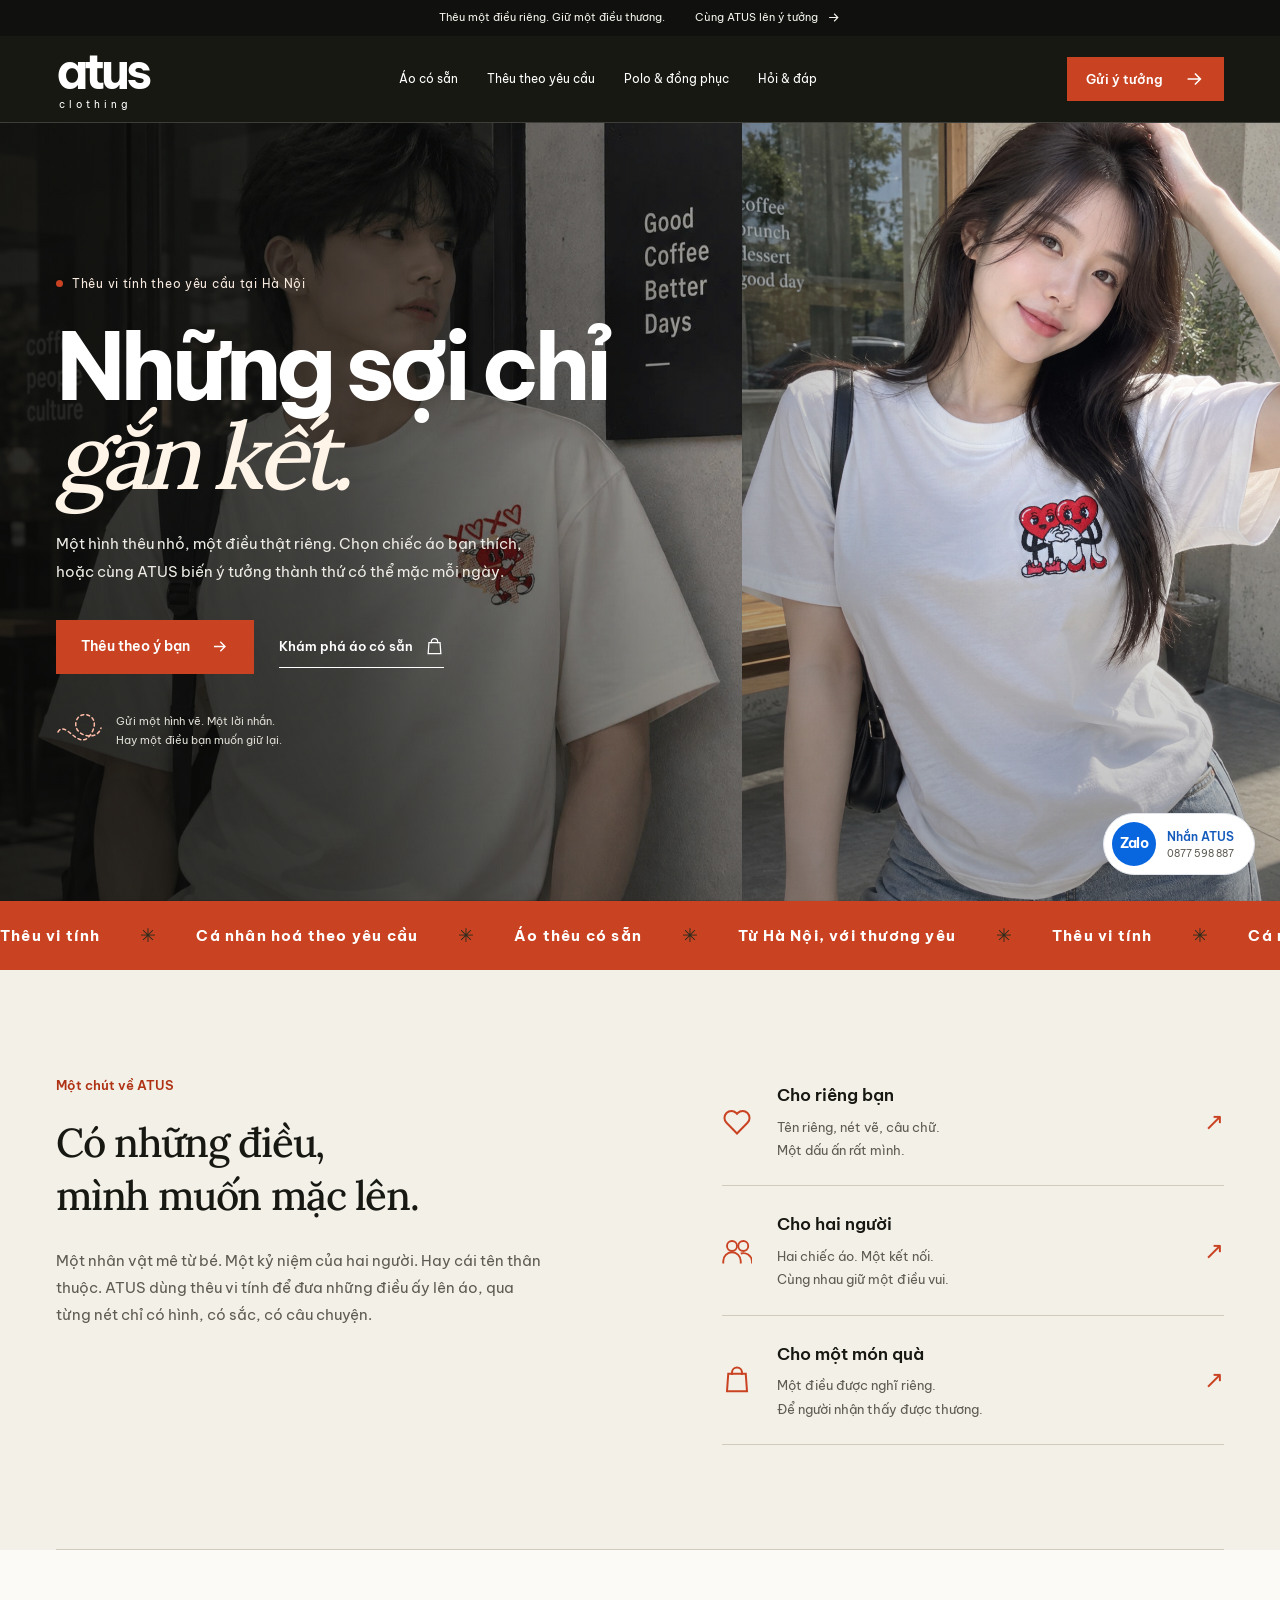
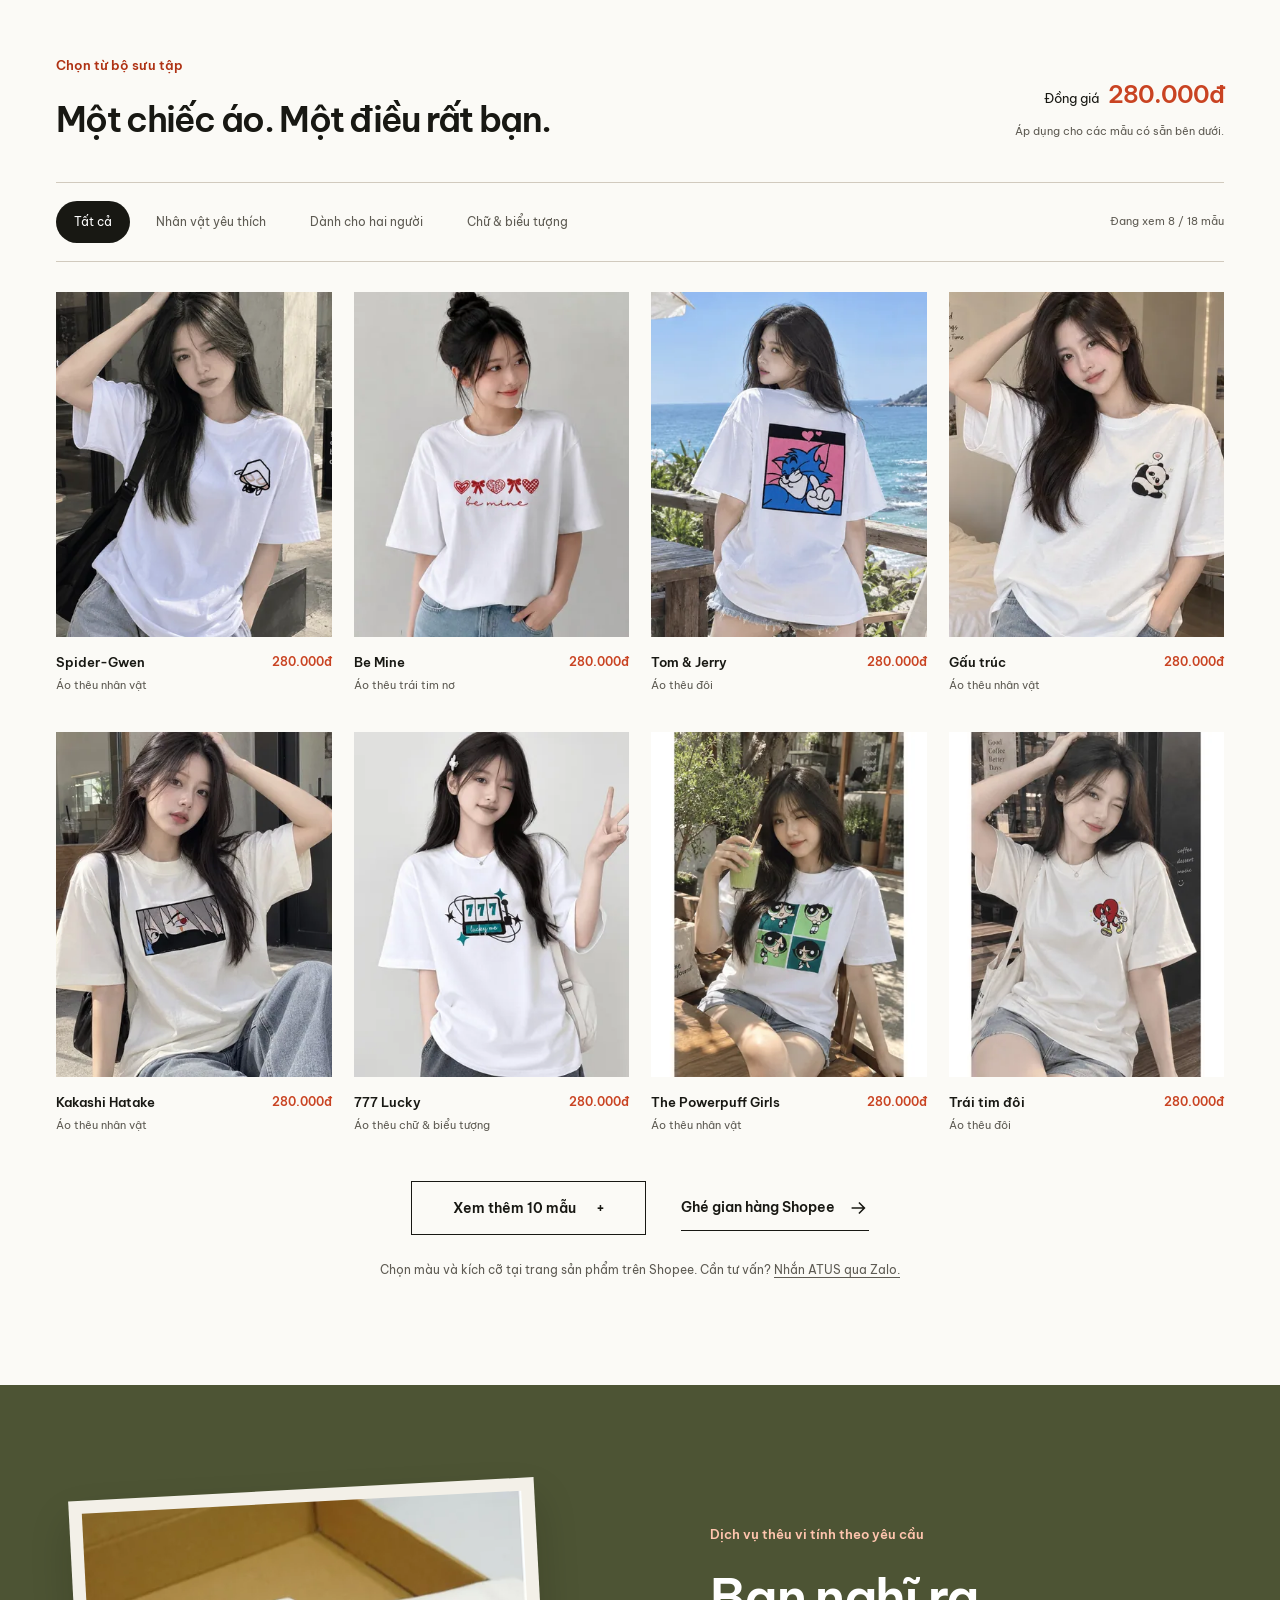
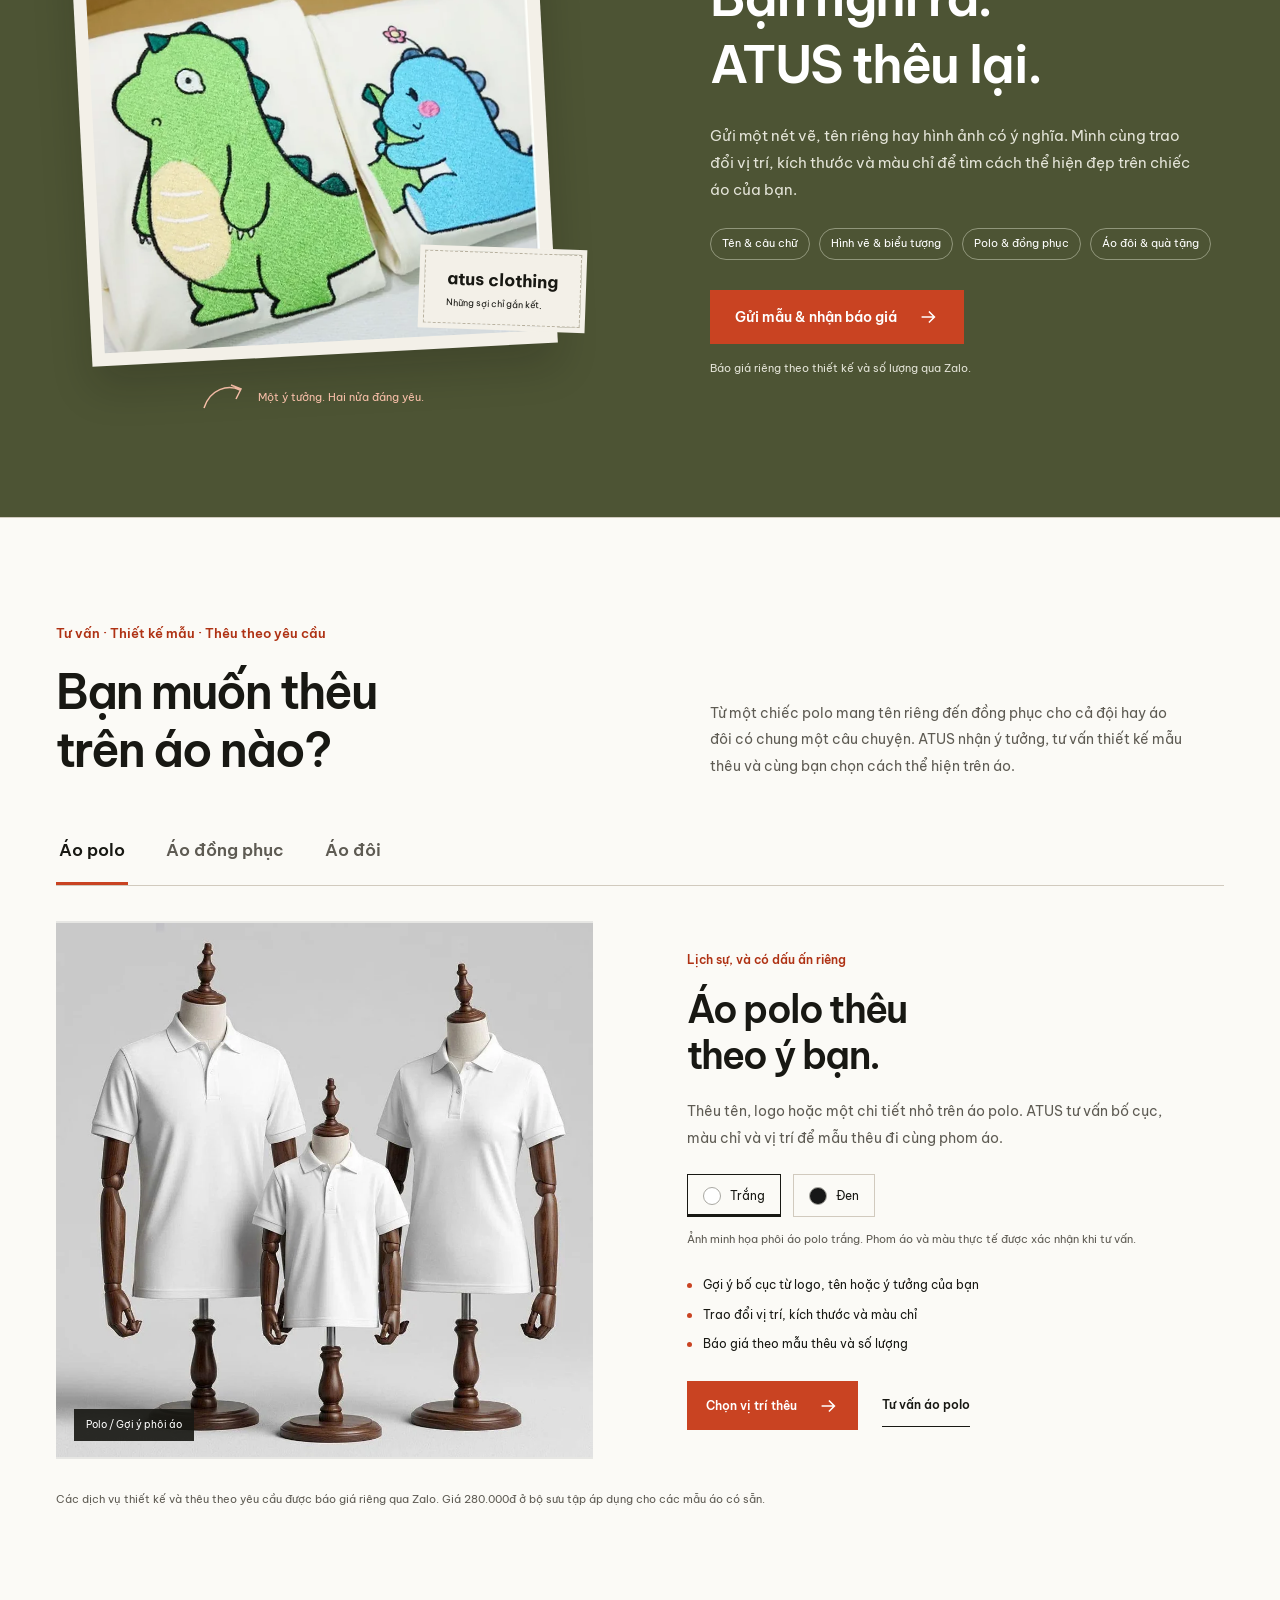
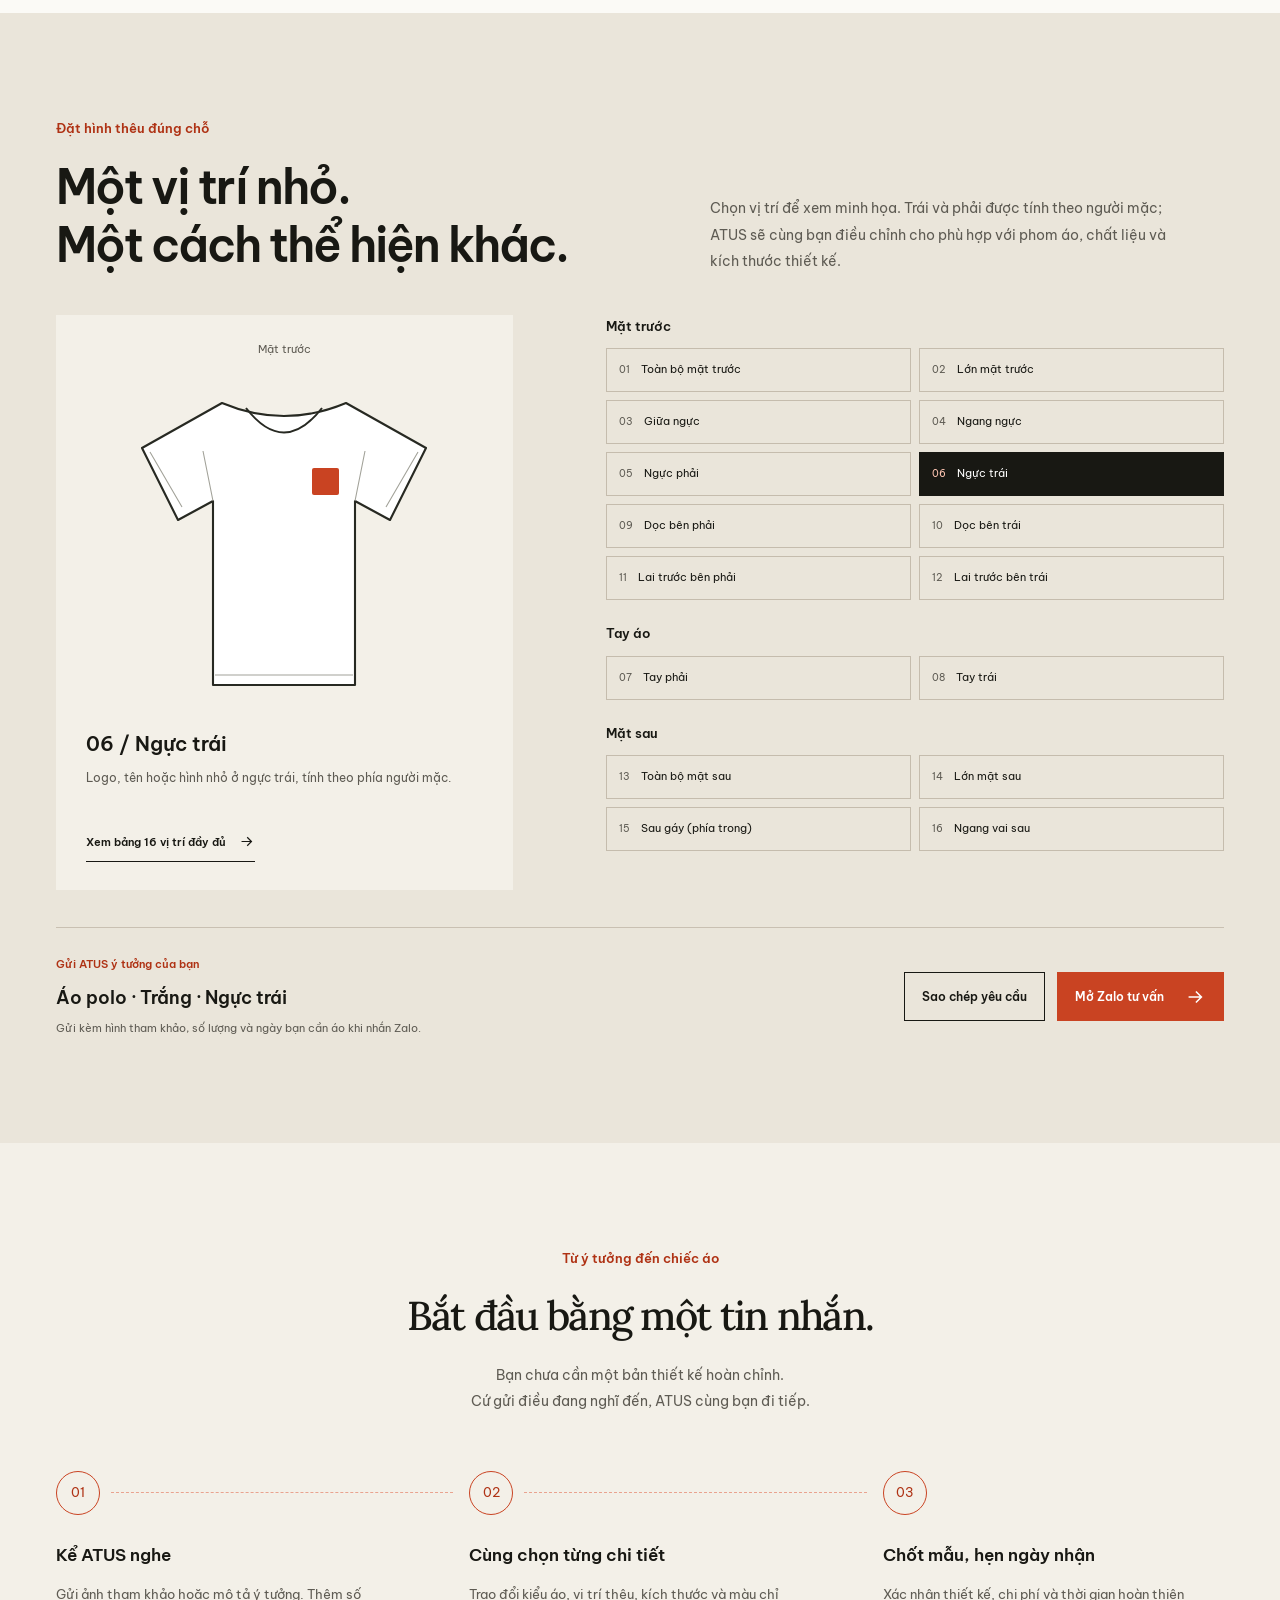
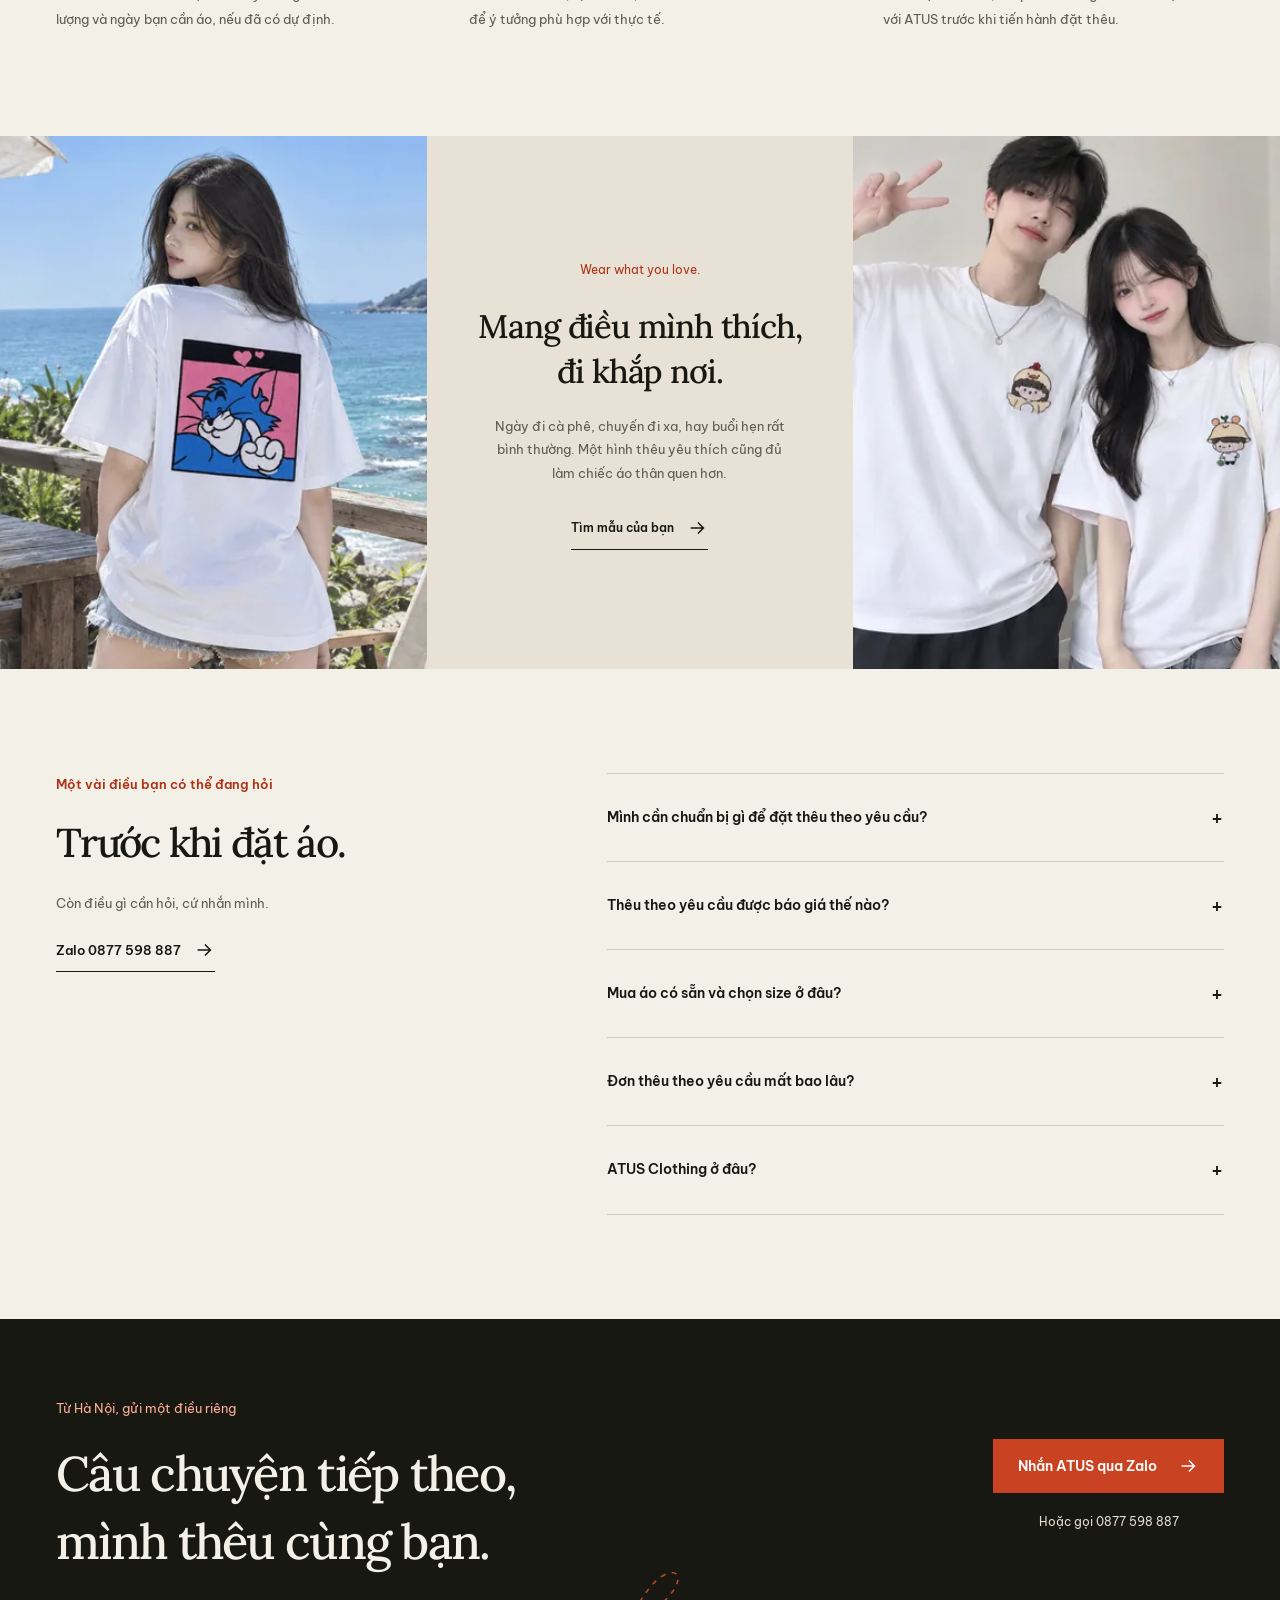
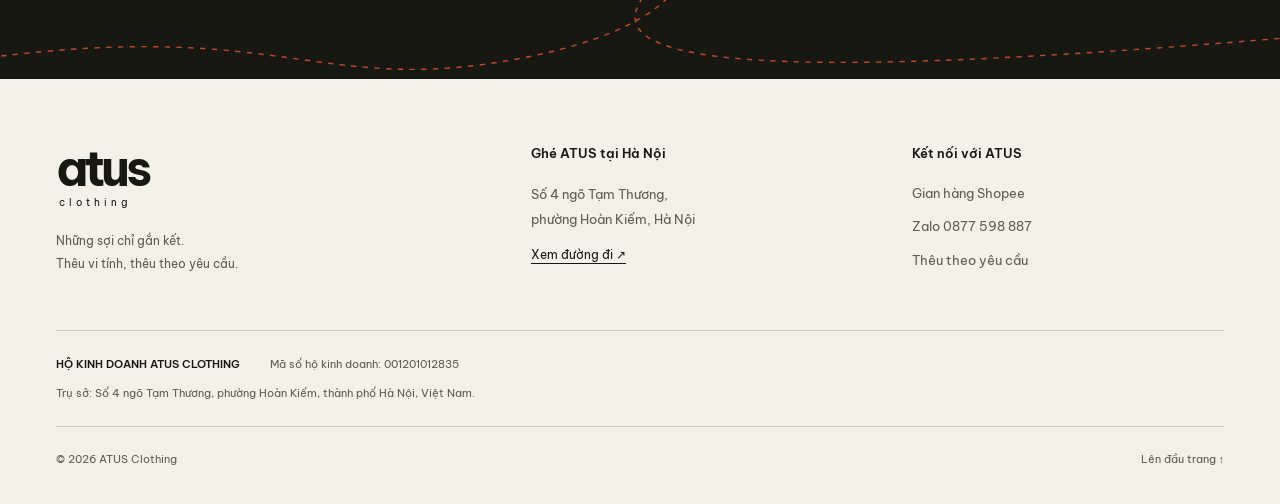
==== commit 0179f905: "Update ATUS hero and contact" ====
--- a/index.html
+++ b/index.html
@@ -4,23 +4,23 @@
   <meta charset="UTF-8">
   <meta name="viewport" content="width=device-width, initial-scale=1">
   <title>ATUS Clothing | Thêu vi tính theo yêu cầu tại Hà Nội</title>
-  <meta name="description" content="ATUS Clothing nhận tư vấn, thiết kế mẫu và thêu áo polo, đồng phục, áo đôi theo yêu cầu tại Hà Nội. Áo thêu có sẵn 280.000đ. Zalo 0944001592.">
+  <meta name="description" content="ATUS Clothing nhận tư vấn, thiết kế mẫu và thêu áo polo, đồng phục, áo đôi theo yêu cầu tại Hà Nội. Áo thêu có sẵn 280.000đ. Zalo 0877598887.">
   <meta name="theme-color" content="#181813">
-  <link rel="canonical" href="https://gorgeous-dasik-37c46c.netlify.app/">
+  <link rel="canonical" href="https://atusclothing.com/">
   <meta property="og:type" content="website">
   <meta property="og:locale" content="vi_VN">
   <meta property="og:site_name" content="ATUS Clothing">
   <meta property="og:title" content="ATUS Clothing — Những sợi chỉ gắn kết">
   <meta property="og:description" content="Thêu vi tính theo yêu cầu tại Hà Nội. Chọn một mẫu áo bạn thích, hoặc cùng ATUS thêu nên câu chuyện của riêng bạn.">
-  <meta property="og:url" content="https://gorgeous-dasik-37c46c.netlify.app/">
-  <meta property="og:image" content="https://gorgeous-dasik-37c46c.netlify.app/assets/products/03-spider-gwen.jpg">
+  <meta property="og:url" content="https://atusclothing.com/">
+  <meta property="og:image" content="https://atusclothing.com/assets/products/03-spider-gwen.jpg">
   <meta property="og:image:width" content="1024">
   <meta property="og:image:height" content="1024">
   <meta property="og:image:alt" content="Áo thêu Spider-Gwen từ bộ sưu tập ATUS Clothing">
   <meta name="twitter:card" content="summary_large_image">
   <meta name="twitter:title" content="ATUS Clothing — Những sợi chỉ gắn kết">
   <meta name="twitter:description" content="Thêu vi tính và áo thêu theo yêu cầu tại Hà Nội.">
-  <meta name="twitter:image" content="https://gorgeous-dasik-37c46c.netlify.app/assets/products/03-spider-gwen.jpg">
+  <meta name="twitter:image" content="https://atusclothing.com/assets/products/03-spider-gwen.jpg">
   <link rel="icon" href="assets/favicon.svg" type="image/svg+xml">
   <link rel="preload" href="assets/fonts/be-vietnam-pro-400.ttf" as="font" type="font/ttf" crossorigin>
   <link rel="stylesheet" href="styles.css">
@@ -32,23 +32,23 @@
   "@graph": [
     {
       "@type": "WebSite",
-      "@id": "https://gorgeous-dasik-37c46c.netlify.app/#website",
-      "url": "https://gorgeous-dasik-37c46c.netlify.app/",
+      "@id": "https://atusclothing.com/#website",
+      "url": "https://atusclothing.com/",
       "name": "ATUS Clothing",
       "inLanguage": "vi-VN",
       "publisher": {
-        "@id": "https://gorgeous-dasik-37c46c.netlify.app/#store"
+        "@id": "https://atusclothing.com/#store"
       }
     },
     {
       "@type": "ClothingStore",
-      "@id": "https://gorgeous-dasik-37c46c.netlify.app/#store",
+      "@id": "https://atusclothing.com/#store",
       "name": "ATUS Clothing",
       "legalName": "HỘ KINH DOANH ATUS CLOTHING",
       "identifier": {"@type": "PropertyValue", "propertyID": "Mã số hộ kinh doanh", "value": "001201012835"},
-      "url": "https://gorgeous-dasik-37c46c.netlify.app/",
-      "image": "https://gorgeous-dasik-37c46c.netlify.app/assets/products/03-spider-gwen.jpg",
-      "telephone": "+84944001592",
+      "url": "https://atusclothing.com/",
+      "image": "https://atusclothing.com/assets/products/03-spider-gwen.jpg",
+      "telephone": "+84877598887",
       "description": "Thêu vi tính, thêu áo theo yêu cầu và áo thêu có sẵn tại Hà Nội.",
       "address": {
         "@type": "PostalAddress",
@@ -66,25 +66,25 @@
       "serviceType": "Tư vấn, thiết kế mẫu thêu và thêu áo theo yêu cầu",
       "description": "Nhận tư vấn thiết kế mẫu thêu trên áo polo, áo đồng phục và áo đôi; lựa chọn vị trí, màu chỉ, kích thước và báo giá theo yêu cầu.",
       "provider": {
-        "@id": "https://gorgeous-dasik-37c46c.netlify.app/#store"
+        "@id": "https://atusclothing.com/#store"
       },
       "areaServed": {
         "@type": "City",
         "name": "Hà Nội"
       },
-      "url": "https://gorgeous-dasik-37c46c.netlify.app/#custom"
+      "url": "https://atusclothing.com/#custom"
     }
   ]
 }</script>
 </head>
 <body>
   <a class="skip-link" href="#main">Đi đến nội dung</a>
-  <div class="announcement"><span>Thêu một điều riêng. Giữ một điều thương.</span><a href="https://zalo.me/0944001592" target="_blank" rel="noopener noreferrer">Cùng ATUS lên ý tưởng <svg class="icon" viewBox="0 0 24 24" fill="none" stroke="currentColor" stroke-width="1.7" aria-hidden="true"><path d="M5 12h14m-6-6 6 6-6 6"/></svg></a></div>
+  <div class="announcement"><span>Thêu một điều riêng. Giữ một điều thương.</span><a href="https://zalo.me/0877598887" target="_blank" rel="noopener noreferrer">Cùng ATUS lên ý tưởng <svg class="icon" viewBox="0 0 24 24" fill="none" stroke="currentColor" stroke-width="1.7" aria-hidden="true"><path d="M5 12h14m-6-6 6 6-6 6"/></svg></a></div>
   <header class="site-header">
     <div class="header-inner container">
-      <a class="wordmark" href="#top" aria-label="ATUS Clothing — Trang chủ"><span class="wordmark-main">atus<span class="wordmark-thread" aria-hidden="true">✳</span></span><span class="wordmark-sub">clothing</span></a>
+      <a class="wordmark" href="#top" aria-label="ATUS Clothing — Trang chủ"><span class="wordmark-main">atus</span><span class="wordmark-sub">clothing</span></a>
       <nav class="main-nav" id="mainNav" aria-label="Điều hướng chính"><a href="#shop">Áo có sẵn</a><a href="#custom">Thêu theo yêu cầu</a><a href="#services">Polo & đồng phục</a><a href="#faq">Hỏi & đáp</a></nav>
-      <div class="header-actions"><a class="button button-small" href="https://zalo.me/0944001592" target="_blank" rel="noopener noreferrer">Gửi ý tưởng <svg class="icon" viewBox="0 0 24 24" fill="none" stroke="currentColor" stroke-width="1.7" aria-hidden="true"><path d="M5 12h14m-6-6 6 6-6 6"/></svg></a><button class="menu-toggle" type="button" aria-expanded="false" aria-controls="mainNav" aria-label="Mở menu" hidden><span></span><span></span></button></div>
+      <div class="header-actions"><a class="button button-small" href="https://zalo.me/0877598887" target="_blank" rel="noopener noreferrer">Gửi ý tưởng <svg class="icon" viewBox="0 0 24 24" fill="none" stroke="currentColor" stroke-width="1.7" aria-hidden="true"><path d="M5 12h14m-6-6 6 6-6 6"/></svg></a><button class="menu-toggle" type="button" aria-expanded="false" aria-controls="mainNav" aria-label="Mở menu" hidden><span></span><span></span></button></div>
     </div>
   </header>
 
@@ -94,13 +94,13 @@
         <p class="hero-location"><span class="status-dot" aria-hidden="true"></span>Thêu vi tính theo yêu cầu tại Hà Nội</p>
         <h1 id="heroTitle">Những sợi chỉ<br><em>gắn kết.</em></h1>
         <p class="hero-description">Một hình thêu nhỏ, một điều thật riêng. Chọn chiếc áo bạn thích, hoặc cùng ATUS biến ý tưởng thành thứ có thể mặc mỗi ngày.</p>
-        <div class="hero-actions"><a class="button " href="https://zalo.me/0944001592" target="_blank" rel="noopener noreferrer">Thêu theo ý bạn <svg class="icon" viewBox="0 0 24 24" fill="none" stroke="currentColor" stroke-width="1.7" aria-hidden="true"><path d="M5 12h14m-6-6 6 6-6 6"/></svg></a><a class="text-link" href="#shop">Khám phá áo có sẵn <svg class="icon" viewBox="0 0 24 24" fill="none" stroke="currentColor" stroke-width="1.6" aria-hidden="true"><path d="M5 7h14l1 14H4L5 7Z"/><path d="M8 8V6a4 4 0 0 1 8 0v2"/></svg></a></div>
+        <div class="hero-actions"><a class="button " href="https://zalo.me/0877598887" target="_blank" rel="noopener noreferrer">Thêu theo ý bạn <svg class="icon" viewBox="0 0 24 24" fill="none" stroke="currentColor" stroke-width="1.7" aria-hidden="true"><path d="M5 12h14m-6-6 6 6-6 6"/></svg></a><a class="text-link" href="#shop">Khám phá áo có sẵn <svg class="icon" viewBox="0 0 24 24" fill="none" stroke="currentColor" stroke-width="1.6" aria-hidden="true"><path d="M5 7h14l1 14H4L5 7Z"/><path d="M8 8V6a4 4 0 0 1 8 0v2"/></svg></a></div>
         <div class="hero-note"><svg width="48" height="38" viewBox="0 0 48 38" fill="none" aria-hidden="true"><path d="M2 20c8-13 21 21 33 2S23-4 20 10s21 20 25 6" stroke="currentColor" stroke-width="1.5" stroke-linecap="round" stroke-dasharray="3 3"/></svg><p>Gửi một hình vẽ. Một lời nhắn.<br>Hay một điều bạn muốn giữ lại.</p></div>
       </div>
       <div class="hero-art">
         <svg class="hero-stitch" viewBox="0 0 700 650" fill="none" aria-hidden="true"><path d="M9 511C99 663 637 571 665 311S410 56 355 140 583 296 628 173 518-9 434 12" stroke="currentColor" stroke-width="2" stroke-dasharray="5 7"/></svg>
-        <figure class="hero-photo hero-photo-main"><img src="assets/products/web/03-spider-gwen.webp" srcset="assets/products/web/03-spider-gwen-480.webp 480w, assets/products/web/03-spider-gwen.webp 960w" sizes="(max-width: 700px) 66vw, 37vw" width="960" height="960" alt="Mẫu áo thêu Spider-Gwen của ATUS Clothing" fetchpriority="high" decoding="async"><figcaption>Hình thêu nhỏ. Cá tính riêng.</figcaption></figure>
-        <figure class="hero-photo hero-photo-secondary"><img src="assets/products/web/17-be-mine.webp" srcset="assets/products/web/17-be-mine-480.webp 480w, assets/products/web/17-be-mine.webp 960w" sizes="(max-width: 600px) 50vw, (max-width: 1000px) 40vw, 24vw" width="960" height="960" alt="Mẫu áo thêu trái tim nơ Be Mine" loading="lazy" decoding="async"><figcaption>Be Mine / ATUS</figcaption></figure>
+        <figure class="hero-photo hero-photo-main"><img src="assets/hero/atus-man.jpg" width="1024" height="1536" alt="Mẫu nam mặc áo trắng thêu hình trái tim của ATUS" fetchpriority="high" decoding="async"><figcaption>Hình thêu mang dấu ấn riêng.</figcaption></figure>
+        <figure class="hero-photo hero-photo-secondary"><img src="assets/hero/atus-woman.jpg" width="1024" height="1536" alt="Mẫu nữ mặc áo trắng thêu đôi trái tim của ATUS" loading="eager" decoding="async"><figcaption>Thêu để gắn kết.</figcaption></figure>
         <div class="hero-tag"><span>Made personal.</span><span>Thêu bằng chỉ.<br>Kể bằng cảm xúc.</span><svg class="icon" viewBox="0 0 24 24" fill="none" stroke="currentColor" stroke-width="1.6" aria-hidden="true"><path d="M20.4 5.6a5.5 5.5 0 0 0-7.8 0l-.6.6-.6-.6a5.5 5.5 0 0 0-7.8 7.8L12 22l8.4-8.6a5.5 5.5 0 0 0 0-7.8Z"/></svg></div>
       </div>
     </section>
@@ -267,14 +267,14 @@
         </article>
         </div>
         <div class="catalog-footer"><button class="button button-outline" id="catalogToggle" type="button" aria-expanded="false" aria-controls="productGrid" hidden>Xem thêm 10 mẫu <span aria-hidden="true">+</span></button><a class="text-link shopee-link" href="https://shopee.vn/atus.clothing#product_list" target="_blank" rel="noopener noreferrer">Ghé gian hàng Shopee <svg class="icon" viewBox="0 0 24 24" fill="none" stroke="currentColor" stroke-width="1.7" aria-hidden="true"><path d="M5 12h14m-6-6 6 6-6 6"/></svg></a></div>
-        <p class="catalog-help">Chọn màu và kích cỡ tại trang sản phẩm trên Shopee. Cần tư vấn? <a href="https://zalo.me/0944001592" target="_blank" rel="noopener noreferrer">Nhắn ATUS qua Zalo.</a></p>
+        <p class="catalog-help">Chọn màu và kích cỡ tại trang sản phẩm trên Shopee. Cần tư vấn? <a href="https://zalo.me/0877598887" target="_blank" rel="noopener noreferrer">Nhắn ATUS qua Zalo.</a></p>
       </div>
     </section>
 
     <section class="custom-section section-space" id="custom" aria-labelledby="customTitle">
       <div class="container custom-layout">
         <div class="custom-art"><div class="custom-mount"><img class="custom-image" src="assets/products/web/06-dino-couple.webp" srcset="assets/products/web/06-dino-couple-480.webp 480w, assets/products/web/06-dino-couple.webp 960w" sizes="(max-width: 600px) 50vw, (max-width: 1000px) 40vw, 24vw" width="960" height="960" alt="Cận cảnh hai hình thêu khủng long trên áo ATUS" loading="lazy" decoding="async"><span class="fabric-label"><span>atus clothing</span><span>Những sợi chỉ gắn kết.</span></span></div><div class="custom-art-caption"><svg width="45" height="30" viewBox="0 0 45 30" fill="none" aria-hidden="true"><path d="M3 25c6-19 24-24 36-18m-9-5 10 4-5 10" stroke="currentColor" stroke-width="1.5"/></svg><span>Một ý tưởng. Hai nửa đáng yêu.</span></div></div>
-        <div class="custom-copy"><span class="section-label">Dịch vụ thêu vi tính theo yêu cầu</span><h2 id="customTitle">Bạn nghĩ ra.<br>ATUS thêu lại.</h2><p>Gửi một nét vẽ, tên riêng hay hình ảnh có ý nghĩa. Mình cùng trao đổi vị trí, kích thước và màu chỉ để tìm cách thể hiện đẹp trên chiếc áo của bạn.</p><div class="custom-options"><span>Tên & câu chữ</span><span>Hình vẽ & biểu tượng</span><span>Polo & đồng phục</span><span>Áo đôi & quà tặng</span></div><a class="button " href="https://zalo.me/0944001592" target="_blank" rel="noopener noreferrer">Gửi mẫu & nhận báo giá <svg class="icon" viewBox="0 0 24 24" fill="none" stroke="currentColor" stroke-width="1.7" aria-hidden="true"><path d="M5 12h14m-6-6 6 6-6 6"/></svg></a><p class="custom-small">Báo giá riêng theo thiết kế và số lượng qua Zalo.</p></div>
+        <div class="custom-copy"><span class="section-label">Dịch vụ thêu vi tính theo yêu cầu</span><h2 id="customTitle">Bạn nghĩ ra.<br>ATUS thêu lại.</h2><p>Gửi một nét vẽ, tên riêng hay hình ảnh có ý nghĩa. Mình cùng trao đổi vị trí, kích thước và màu chỉ để tìm cách thể hiện đẹp trên chiếc áo của bạn.</p><div class="custom-options"><span>Tên & câu chữ</span><span>Hình vẽ & biểu tượng</span><span>Polo & đồng phục</span><span>Áo đôi & quà tặng</span></div><a class="button " href="https://zalo.me/0877598887" target="_blank" rel="noopener noreferrer">Gửi mẫu & nhận báo giá <svg class="icon" viewBox="0 0 24 24" fill="none" stroke="currentColor" stroke-width="1.7" aria-hidden="true"><path d="M5 12h14m-6-6 6 6-6 6"/></svg></a><p class="custom-small">Báo giá riêng theo thiết kế và số lượng qua Zalo.</p></div>
       </div>
     </section>
 
@@ -293,21 +293,21 @@
             <div class="polo-colors" role="group" aria-label="Xem màu áo polo" hidden><button type="button" class="polo-swatch" data-polo-color="white" aria-pressed="true"><span class="swatch-dot swatch-white" aria-hidden="true"></span>Trắng</button><button type="button" class="polo-swatch" data-polo-color="black" aria-pressed="false"><span class="swatch-dot swatch-black" aria-hidden="true"></span>Đen</button></div>
             <p class="service-image-note" id="poloColorNote" role="status" aria-live="polite">Ảnh minh họa phôi áo polo trắng. Phom áo và màu thực tế được xác nhận khi tư vấn.</p>
             <ul class="service-features"><li>Gợi ý bố cục từ logo, tên hoặc ý tưởng của bạn</li><li>Trao đổi vị trí, kích thước và màu chỉ</li><li>Báo giá theo mẫu thêu và số lượng</li></ul>
-            <div class="service-actions"><a class="button" href="#positions">Chọn vị trí thêu <svg class="icon" viewBox="0 0 24 24" fill="none" stroke="currentColor" stroke-width="1.7" aria-hidden="true"><path d="M5 12h14m-6-6 6 6-6 6"/></svg></a><a class="text-link" href="https://zalo.me/0944001592" target="_blank" rel="noopener noreferrer">Tư vấn áo polo</a></div>
+            <div class="service-actions"><a class="button" href="#positions">Chọn vị trí thêu <svg class="icon" viewBox="0 0 24 24" fill="none" stroke="currentColor" stroke-width="1.7" aria-hidden="true"><path d="M5 12h14m-6-6 6 6-6 6"/></svg></a><a class="text-link" href="https://zalo.me/0877598887" target="_blank" rel="noopener noreferrer">Tư vấn áo polo</a></div>
           </div>
         </div>
         <div class="service-panel" id="service-uniform" data-service-panel="uniform">
           <div class="service-visual"><img src="assets/services/polo-black.webp" srcset="assets/services/polo-black-520.webp 520w, assets/services/polo-black.webp 1000w" sizes="(max-width: 700px) 90vw, 45vw" width="1000" height="978" loading="lazy" decoding="async" alt="Gợi ý phối màu polo đen để tham khảo khi đặt đồng phục"><span class="service-image-label">Đồng phục / Thiết kế theo đội nhóm</span></div>
           <div class="service-copy"><span class="section-label">Cùng một đội. Cùng một dấu ấn.</span><h3>Đồng phục mang<br>tên đội của bạn.</h3><p>Cho doanh nghiệp, cửa hàng, câu lạc bộ hay một nhóm bạn. Gửi logo hoặc tên nhóm để ATUS tư vấn mẫu thêu và cách sắp xếp trên áo.</p><p class="service-image-note">Polo đen là ảnh phối màu tham khảo. Kiểu áo, màu sắc và mẫu thêu sẽ được trao đổi riêng.</p>
             <ul class="service-features"><li>Tư vấn vị trí đặt logo, tên và câu chữ</li><li>Thiết kế mẫu thêu theo nhận diện của nhóm</li><li>Trao đổi số lượng, bảng size và ngày cần áo</li></ul>
-            <div class="service-actions"><a class="button" href="#positions">Chọn vị trí thêu <svg class="icon" viewBox="0 0 24 24" fill="none" stroke="currentColor" stroke-width="1.7" aria-hidden="true"><path d="M5 12h14m-6-6 6 6-6 6"/></svg></a><a class="text-link" href="https://zalo.me/0944001592" target="_blank" rel="noopener noreferrer">Tư vấn đồng phục</a></div>
+            <div class="service-actions"><a class="button" href="#positions">Chọn vị trí thêu <svg class="icon" viewBox="0 0 24 24" fill="none" stroke="currentColor" stroke-width="1.7" aria-hidden="true"><path d="M5 12h14m-6-6 6 6-6 6"/></svg></a><a class="text-link" href="https://zalo.me/0877598887" target="_blank" rel="noopener noreferrer">Tư vấn đồng phục</a></div>
           </div>
         </div>
         <div class="service-panel" id="service-couple" data-service-panel="couple">
           <div class="service-visual service-visual-couple"><img src="assets/products/web/10-cartoon-couple.webp" srcset="assets/products/web/10-cartoon-couple-480.webp 480w, assets/products/web/10-cartoon-couple.webp 960w" sizes="(max-width: 700px) 90vw, 45vw" width="960" height="960" loading="lazy" decoding="async" alt="Gợi ý áo đôi thêu nhân vật từ bộ sưu tập ATUS"><span class="service-image-label">Áo đôi / Hai chiếc áo, một câu chuyện</span></div>
           <div class="service-copy"><span class="section-label">Một điều riêng của hai người</span><h3>Thêu kỷ niệm,<br>mặc cùng nhau.</h3><p>Tên viết tắt, ngày đáng nhớ, một nét vẽ hay hai hình thêu có liên kết. ATUS cùng bạn phát triển ý tưởng thành mẫu thêu cho hai chiếc áo.</p>
             <ul class="service-features"><li>Tư vấn ý tưởng từ kỷ niệm và hình ảnh của bạn</li><li>Chọn mẫu giống nhau hoặc hai chi tiết kết nối</li><li>Trao đổi màu áo, vị trí và kích thước thêu</li></ul>
-            <div class="service-actions"><a class="button" href="#positions">Chọn vị trí thêu <svg class="icon" viewBox="0 0 24 24" fill="none" stroke="currentColor" stroke-width="1.7" aria-hidden="true"><path d="M5 12h14m-6-6 6 6-6 6"/></svg></a><a class="text-link" href="https://zalo.me/0944001592" target="_blank" rel="noopener noreferrer">Tư vấn áo đôi</a></div>
+            <div class="service-actions"><a class="button" href="#positions">Chọn vị trí thêu <svg class="icon" viewBox="0 0 24 24" fill="none" stroke="currentColor" stroke-width="1.7" aria-hidden="true"><path d="M5 12h14m-6-6 6 6-6 6"/></svg></a><a class="text-link" href="https://zalo.me/0877598887" target="_blank" rel="noopener noreferrer">Tư vấn áo đôi</a></div>
           </div>
         </div>
         <p class="services-footnote">Các dịch vụ thiết kế và thêu theo yêu cầu được báo giá riêng qua Zalo. Giá 280.000đ ở bộ sưu tập áp dụng cho các mẫu áo có sẵn.</p>
@@ -329,7 +329,7 @@
         </div>
         <div class="consultation-brief" hidden>
           <div><span class="section-label">Gửi ATUS ý tưởng của bạn</span><p id="consultationSummary" aria-live="polite">Áo polo · Trắng · Ngực trái</p><small>Gửi kèm hình tham khảo, số lượng và ngày bạn cần áo khi nhắn Zalo.</small></div>
-          <div class="consultation-actions"><button type="button" class="button button-outline" id="copyConsultation">Sao chép yêu cầu</button><a class="button" href="https://zalo.me/0944001592" target="_blank" rel="noopener noreferrer">Mở Zalo tư vấn <svg class="icon" viewBox="0 0 24 24" fill="none" stroke="currentColor" stroke-width="1.7" aria-hidden="true"><path d="M5 12h14m-6-6 6 6-6 6"/></svg></a></div>
+          <div class="consultation-actions"><button type="button" class="button button-outline" id="copyConsultation">Sao chép yêu cầu</button><a class="button" href="https://zalo.me/0877598887" target="_blank" rel="noopener noreferrer">Mở Zalo tư vấn <svg class="icon" viewBox="0 0 24 24" fill="none" stroke="currentColor" stroke-width="1.7" aria-hidden="true"><path d="M5 12h14m-6-6 6 6-6 6"/></svg></a></div>
           <p class="consultation-status" id="consultationStatus" role="status" aria-live="polite"></p>
         </div>
       </div>
@@ -351,26 +351,26 @@
     </section>
 
     <section class="faq-section section-space container" id="faq" aria-labelledby="faqTitle">
-      <div class="faq-heading"><span class="section-label">Một vài điều bạn có thể đang hỏi</span><h2 id="faqTitle">Trước khi đặt áo.</h2><p>Còn điều gì cần hỏi, cứ nhắn mình.</p><a class="text-link" href="https://zalo.me/0944001592" target="_blank" rel="noopener noreferrer">Zalo 0944 001 592 <svg class="icon" viewBox="0 0 24 24" fill="none" stroke="currentColor" stroke-width="1.7" aria-hidden="true"><path d="M5 12h14m-6-6 6 6-6 6"/></svg></a></div>
+      <div class="faq-heading"><span class="section-label">Một vài điều bạn có thể đang hỏi</span><h2 id="faqTitle">Trước khi đặt áo.</h2><p>Còn điều gì cần hỏi, cứ nhắn mình.</p><a class="text-link" href="https://zalo.me/0877598887" target="_blank" rel="noopener noreferrer">Zalo 0877 598 887 <svg class="icon" viewBox="0 0 24 24" fill="none" stroke="currentColor" stroke-width="1.7" aria-hidden="true"><path d="M5 12h14m-6-6 6 6-6 6"/></svg></a></div>
       <div class="faq-list"><details><summary>Mình cần chuẩn bị gì để đặt thêu theo yêu cầu?<span aria-hidden="true">+</span></summary><p>Bạn có thể gửi ảnh tham khảo, hình vẽ hoặc mô tả ý tưởng qua Zalo. Nếu đã có lựa chọn, gửi thêm vị trí thêu, kích thước mong muốn và số lượng để ATUS tư vấn cụ thể.</p></details>
-<details><summary>Thêu theo yêu cầu được báo giá thế nào?<span aria-hidden="true">+</span></summary><p>Chi phí phụ thuộc vào thiết kế, kích thước, vị trí thêu và số lượng. Gửi mẫu qua Zalo 0944 001 592 để nhận báo giá riêng. Mức 280.000đ trên website áp dụng cho các mẫu áo có sẵn được giới thiệu, không phải bảng giá thêu theo yêu cầu.</p></details>
+<details><summary>Thêu theo yêu cầu được báo giá thế nào?<span aria-hidden="true">+</span></summary><p>Chi phí phụ thuộc vào thiết kế, kích thước, vị trí thêu và số lượng. Gửi mẫu qua Zalo 0877 598 887 để nhận báo giá riêng. Mức 280.000đ trên website áp dụng cho các mẫu áo có sẵn được giới thiệu, không phải bảng giá thêu theo yêu cầu.</p></details>
 <details><summary>Mua áo có sẵn và chọn size ở đâu?<span aria-hidden="true">+</span></summary><p>Bấm vào mẫu áo để mở trang sản phẩm trên Shopee và xem màu, kích cỡ cùng các lựa chọn hiện có. Nếu phân vân, bạn có thể nhắn ATUS qua Zalo trước khi đặt.</p></details>
 <details><summary>Đơn thêu theo yêu cầu mất bao lâu?<span aria-hidden="true">+</span></summary><p>ATUS sẽ xác nhận thời gian theo thiết kế và số lượng bạn cần khi tư vấn. Nếu đặt làm quà hoặc có ngày cần nhận áo, hãy gửi kèm thời điểm đó khi trao đổi.</p></details>
-<details><summary>ATUS Clothing ở đâu?<span aria-hidden="true">+</span></summary><p>Địa chỉ của ATUS là Số 4 ngõ Tạm Thương, phường Hoàn Kiếm, Hà Nội. Bạn có thể gọi hoặc nhắn Zalo 0944 001 592 để trao đổi trước khi ghé.</p></details></div>
+<details><summary>ATUS Clothing ở đâu?<span aria-hidden="true">+</span></summary><p>Địa chỉ của ATUS là Số 4 ngõ Tạm Thương, phường Hoàn Kiếm, Hà Nội. Bạn có thể gọi hoặc nhắn Zalo 0877 598 887 để trao đổi trước khi ghé.</p></details></div>
     </section>
 
     <section class="closing-section">
-      <div class="container closing-inner"><div><span class="section-label">Từ Hà Nội, gửi một điều riêng</span><h2>Câu chuyện tiếp theo,<br>mình thêu cùng bạn.</h2></div><div class="closing-action"><a class="button button-light" href="https://zalo.me/0944001592" target="_blank" rel="noopener noreferrer">Nhắn ATUS qua Zalo <svg class="icon" viewBox="0 0 24 24" fill="none" stroke="currentColor" stroke-width="1.7" aria-hidden="true"><path d="M5 12h14m-6-6 6 6-6 6"/></svg></a><a href="tel:0944001592">Hoặc gọi 0944 001 592</a></div></div>
+      <div class="container closing-inner"><div><span class="section-label">Từ Hà Nội, gửi một điều riêng</span><h2>Câu chuyện tiếp theo,<br>mình thêu cùng bạn.</h2></div><div class="closing-action"><a class="button button-light" href="https://zalo.me/0877598887" target="_blank" rel="noopener noreferrer">Nhắn ATUS qua Zalo <svg class="icon" viewBox="0 0 24 24" fill="none" stroke="currentColor" stroke-width="1.7" aria-hidden="true"><path d="M5 12h14m-6-6 6 6-6 6"/></svg></a><a href="tel:0877598887">Hoặc gọi 0877 598 887</a></div></div>
       <svg class="closing-thread" viewBox="0 0 1200 130" fill="none" preserveAspectRatio="none" aria-hidden="true"><path d="M-10 90C270 50 300 132 492 90s150-137 108-58 209 74 601 38" stroke="currentColor" stroke-width="1.5" stroke-dasharray="5 6"/></svg>
     </section>
   </main>
 
-  <footer class="site-footer"><div class="container footer-main"><div class="footer-brand"><a class="wordmark" href="#top" aria-label="ATUS Clothing — về đầu trang"><span class="wordmark-main">atus<span class="wordmark-thread" aria-hidden="true">✳</span></span><span class="wordmark-sub">clothing</span></a><p>Những sợi chỉ gắn kết.<br>Thêu vi tính, thêu theo yêu cầu.</p></div><div class="footer-address"><h2>Ghé ATUS tại Hà Nội</h2><address>Số 4 ngõ Tạm Thương,<br>phường Hoàn Kiếm, Hà Nội</address><a href="https://www.google.com/maps/search/?api=1&amp;query=S%E1%BB%91%204%20ng%C3%B5%20T%E1%BA%A1m%20Th%C6%B0%C6%A1ng%2C%20ph%C6%B0%E1%BB%9Dng%20Ho%C3%A0n%20Ki%E1%BA%BFm%2C%20H%C3%A0%20N%E1%BB%99i" target="_blank" rel="noopener noreferrer">Xem đường đi ↗</a></div><div class="footer-links"><h2>Kết nối với ATUS</h2><a href="https://shopee.vn/atus.clothing#product_list" target="_blank" rel="noopener noreferrer">Gian hàng Shopee</a><a href="https://zalo.me/0944001592" target="_blank" rel="noopener noreferrer">Zalo 0944 001 592</a><a href="#custom">Thêu theo yêu cầu</a></div></div><div class="container footer-business"><p>HỘ KINH DOANH ATUS CLOTHING</p><p>Mã số hộ kinh doanh: <span>001201012835</span></p><p>Trụ sở: Số 4 ngõ Tạm Thương, phường Hoàn Kiếm, thành phố Hà Nội, Việt Nam.</p></div><div class="container footer-bottom"><p>© 2026 ATUS Clothing</p><a href="#top">Lên đầu trang ↑</a></div></footer>
-
-  <a class="zalo-float" href="https://zalo.me/0944001592" target="_blank" rel="noopener noreferrer" aria-label="Chat với ATUS qua Zalo 0944001592"><span class="zalo-symbol">Zalo</span><span class="zalo-text">Nhắn ATUS<small>0944 001 592</small></span></a>
+  <footer class="site-footer"><div class="container footer-main"><div class="footer-brand"><a class="wordmark" href="#top" aria-label="ATUS Clothing — về đầu trang"><span class="wordmark-main">atus</span><span class="wordmark-sub">clothing</span></a><p>Những sợi chỉ gắn kết.<br>Thêu vi tính, thêu theo yêu cầu.</p></div><div class="footer-address"><h2>Ghé ATUS tại Hà Nội</h2><address>Số 4 ngõ Tạm Thương,<br>phường Hoàn Kiếm, Hà Nội</address><a href="https://www.google.com/maps/search/?api=1&amp;query=S%E1%BB%91%204%20ng%C3%B5%20T%E1%BA%A1m%20Th%C6%B0%C6%A1ng%2C%20ph%C6%B0%E1%BB%9Dng%20Ho%C3%A0n%20Ki%E1%BA%BFm%2C%20H%C3%A0%20N%E1%BB%99i" target="_blank" rel="noopener noreferrer">Xem đường đi ↗</a></div><div class="footer-links"><h2>Kết nối với ATUS</h2><a href="https://shopee.vn/atus.clothing#product_list" target="_blank" rel="noopener noreferrer">Gian hàng Shopee</a><a href="https://zalo.me/0877598887" target="_blank" rel="noopener noreferrer">Zalo 0877 598 887</a><a href="#custom">Thêu theo yêu cầu</a></div></div><div class="container footer-business"><p>HỘ KINH DOANH ATUS CLOTHING</p><p>Mã số hộ kinh doanh: <span>001201012835</span></p><p>Trụ sở: Số 4 ngõ Tạm Thương, phường Hoàn Kiếm, thành phố Hà Nội, Việt Nam.</p></div><div class="container footer-bottom"><p>© 2026 ATUS Clothing</p><a href="#top">Lên đầu trang ↑</a></div></footer>
+
+  <a class="zalo-float" href="https://zalo.me/0877598887" target="_blank" rel="noopener noreferrer" aria-label="Chat với ATUS qua Zalo 0877598887"><span class="zalo-symbol">Zalo</span><span class="zalo-text">Nhắn ATUS<small>0877 598 887</small></span></a>
   <dialog class="product-dialog" id="productDialog" aria-labelledby="dialogTitle">
     <form method="dialog"><button class="dialog-close" aria-label="Đóng xem nhanh" autofocus>×</button></form>
-    <div class="dialog-layout"><img id="dialogImage" width="960" height="960" alt=""><div class="dialog-copy"><span class="section-label">Từ bộ sưu tập ATUS</span><h2 id="dialogTitle"></h2><p id="dialogType"></p><p class="dialog-price">280.000đ</p><p>Xem lựa chọn màu, kích cỡ và thông tin chi tiết tại gian hàng Shopee của ATUS.</p><a id="dialogShopLink" class="button" target="_blank" rel="noopener noreferrer">Xem trên Shopee <svg class="icon" viewBox="0 0 24 24" fill="none" stroke="currentColor" stroke-width="1.6" aria-hidden="true"><path d="M5 7h14l1 14H4L5 7Z"/><path d="M8 8V6a4 4 0 0 1 8 0v2"/></svg></a><a class="text-link" href="https://zalo.me/0944001592" target="_blank" rel="noopener noreferrer">Tư vấn mẫu qua Zalo <svg class="icon" viewBox="0 0 24 24" fill="none" stroke="currentColor" stroke-width="1.7" aria-hidden="true"><path d="M5 12h14m-6-6 6 6-6 6"/></svg></a></div></div>
+    <div class="dialog-layout"><img id="dialogImage" width="960" height="960" alt=""><div class="dialog-copy"><span class="section-label">Từ bộ sưu tập ATUS</span><h2 id="dialogTitle"></h2><p id="dialogType"></p><p class="dialog-price">280.000đ</p><p>Xem lựa chọn màu, kích cỡ và thông tin chi tiết tại gian hàng Shopee của ATUS.</p><a id="dialogShopLink" class="button" target="_blank" rel="noopener noreferrer">Xem trên Shopee <svg class="icon" viewBox="0 0 24 24" fill="none" stroke="currentColor" stroke-width="1.6" aria-hidden="true"><path d="M5 7h14l1 14H4L5 7Z"/><path d="M8 8V6a4 4 0 0 1 8 0v2"/></svg></a><a class="text-link" href="https://zalo.me/0877598887" target="_blank" rel="noopener noreferrer">Tư vấn mẫu qua Zalo <svg class="icon" viewBox="0 0 24 24" fill="none" stroke="currentColor" stroke-width="1.7" aria-hidden="true"><path d="M5 12h14m-6-6 6 6-6 6"/></svg></a></div></div>
   </dialog>
 </body>
 </html>
--- a/styles.css
+++ b/styles.css
@@ -41,7 +41,6 @@
 .header-inner{min-height:86px;display:flex;align-items:center;justify-content:space-between;gap:28px}
 .wordmark{display:inline-flex;flex-direction:column;align-items:flex-start;color:var(--wine);line-height:1;flex-shrink:0}
 .wordmark-main{font-weight:700;font-size:49px;letter-spacing:-4px;line-height:.95;position:relative}
-.wordmark-thread{font-size:25px;letter-spacing:0;position:absolute;right:-22px;top:-2px}
 .wordmark-sub{font-size:10px;letter-spacing:4px;padding:6px 0 0 3px}
 .main-nav{display:flex;gap:29px;align-items:center}
 .main-nav a{font-size:12px;padding:12px 0;position:relative}
@@ -309,7 +308,6 @@
  .announcement>a{display:none}
  .header-inner{min-height:73px;gap:14px}
  .wordmark-main{font-size:40px}
- .wordmark-thread{font-size:22px;right:-20px}
  .wordmark-sub{font-size:8px;letter-spacing:3.5px;padding-top:5px}
  .header-actions{gap:8px}
  .header-actions>.button{font-size:11px;min-height:39px;padding:8px 13px;gap:8px}
@@ -485,10 +483,10 @@
 .hero-art{position:absolute;z-index:0;inset:0;width:100%;height:100%;overflow:hidden}
 .hero-stitch,.hero-tag,.hero-photo figcaption{display:none}
 .hero-photo{position:absolute;transform:none;padding:0;background:none;box-shadow:none}
-.hero-photo-main{left:0;top:0;width:74%;height:100%}
-.hero-photo-secondary{left:auto;top:0;right:0;bottom:auto;width:26%;height:100%;z-index:0}
-.hero-photo img{width:100%;height:100%;object-fit:cover;object-position:center 34%}
-.hero-photo-secondary img{object-position:center 30%}
+.hero-photo-main{left:0;top:0;width:58%;height:100%}
+.hero-photo-secondary{left:auto;top:0;right:0;bottom:auto;width:42%;height:100%;z-index:0}
+.hero-photo img{width:100%;height:100%;object-fit:cover;object-position:55% 12%}
+.hero-photo-secondary img{object-position:52% 11%}
 .service-strip{overflow:hidden;background:var(--orange);color:#fff;border:0}
 .service-track{display:flex;align-items:center;gap:40px;width:max-content;min-height:69px;animation:atus-marquee 27s linear infinite;white-space:nowrap}
 .service-track span{font-size:15px;letter-spacing:.08em;font-weight:700}
@@ -546,8 +544,8 @@
  .js-ready .main-nav{background:var(--ink);border-color:#ffffff29;box-shadow:0 14px 20px #18181330}
  .hero{min-height:640px;height:calc(100svh - 112px);padding-inline:36px}
  .hero h1{font-size:clamp(60px,8vw,80px)}
- .hero-photo-main{width:74%;height:100%;left:0;top:0}
- .hero-photo-secondary{width:26%;height:100%;right:0;top:0;bottom:auto}
+ .hero-photo-main{width:58%;height:100%;left:0;top:0}
+ .hero-photo-secondary{width:42%;height:100%;right:0;top:0;bottom:auto}
  .hero-photo img{height:100%}
  .hero::before{background:linear-gradient(90deg,rgba(11,12,10,.88),rgba(11,12,10,.65) 44%,rgba(11,12,10,.2) 78%),linear-gradient(0deg,rgba(11,12,10,.28),transparent 60%)}
  .service-track{min-height:60px;gap:30px}
@@ -563,9 +561,9 @@
  .hero-actions .button{font-size:11px}
  .hero-actions .text-link{font-size:10px}
  .hero-art{position:absolute;inset:0;width:100%;height:100%;max-width:none;margin:0}
- .hero-photo-main{width:100%;height:100%;top:0;left:0}
- .hero-photo-main img{object-position:50% 28%;height:100%}
- .hero-photo-secondary{display:none}
+ .hero-photo-main{width:50%;height:100%;top:0;left:0}
+ .hero-photo-main img{object-position:57% 12%;height:100%}
+ .hero-photo-secondary{display:block;width:50%;height:100%;right:0;top:0;bottom:auto}
  .service-track{min-height:54px;gap:24px}
  .service-track span{font-size:11px}
  .service-track i{font-size:15px}
